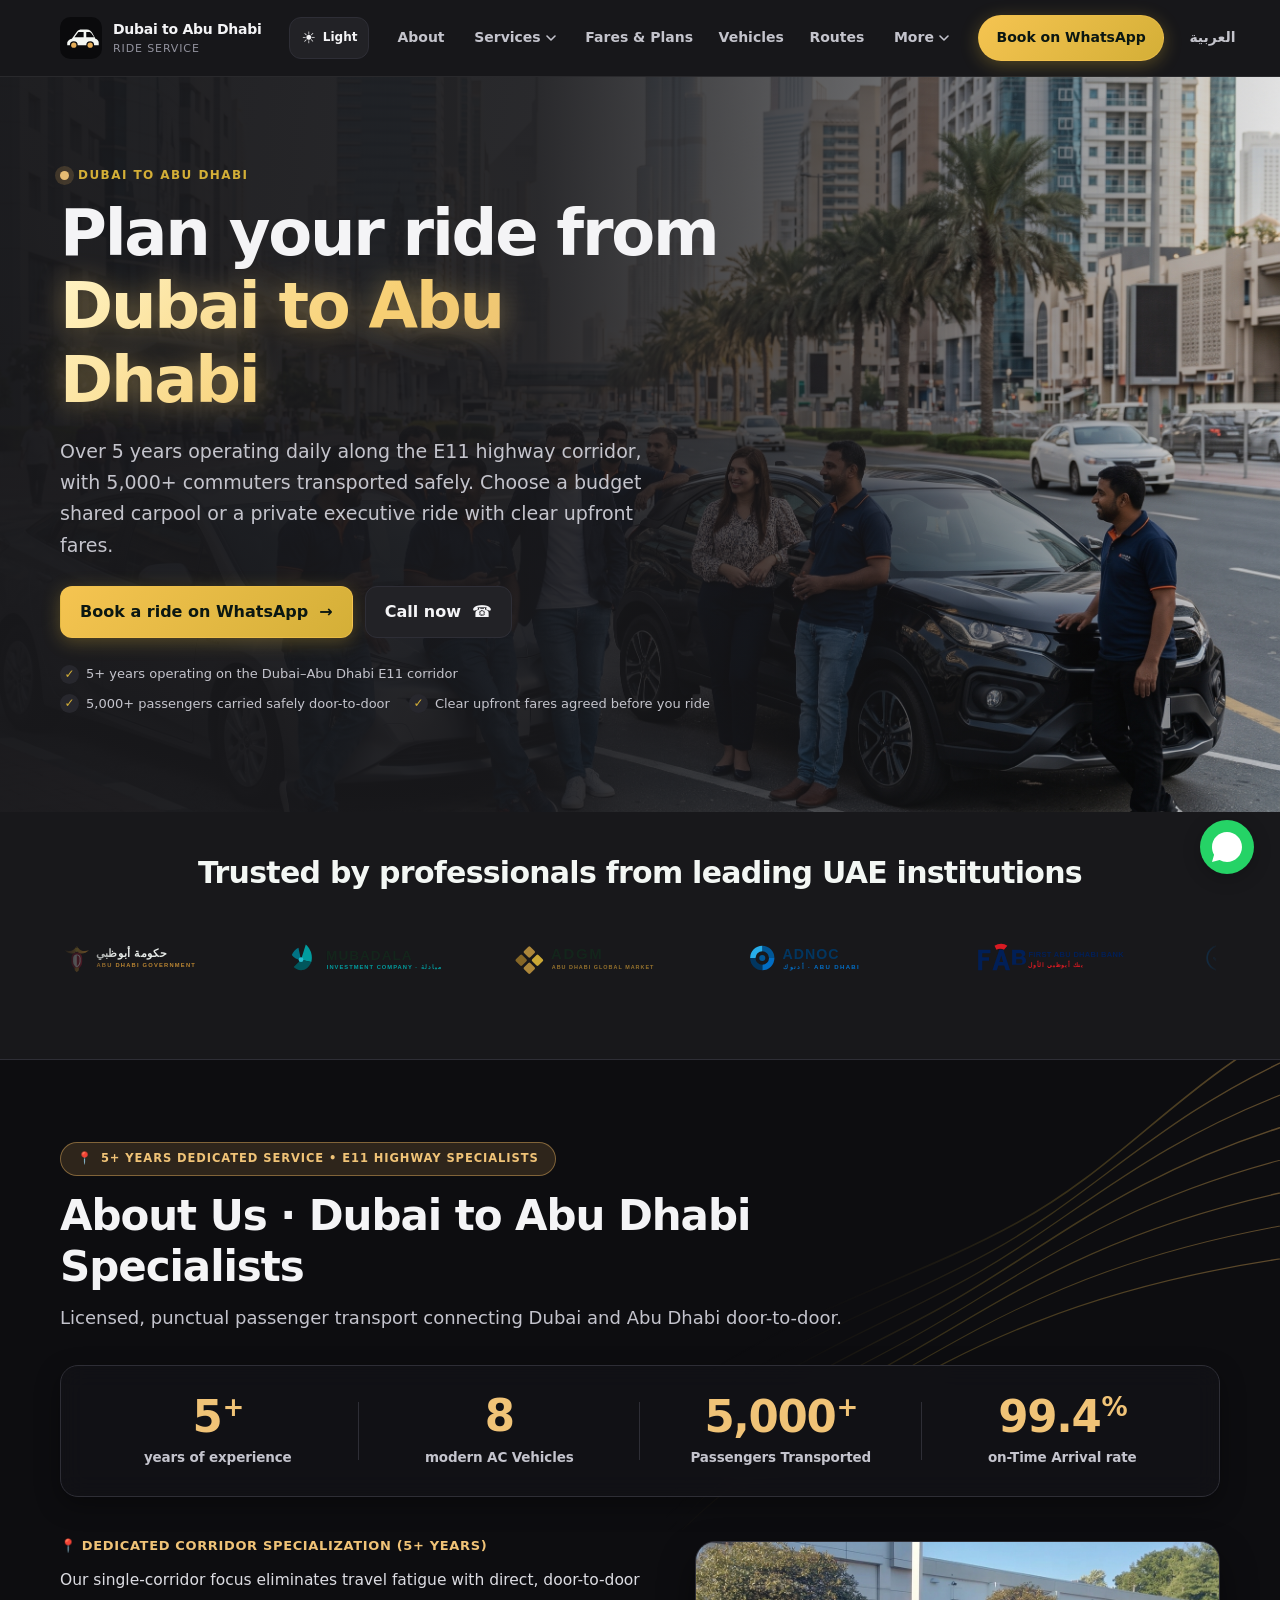
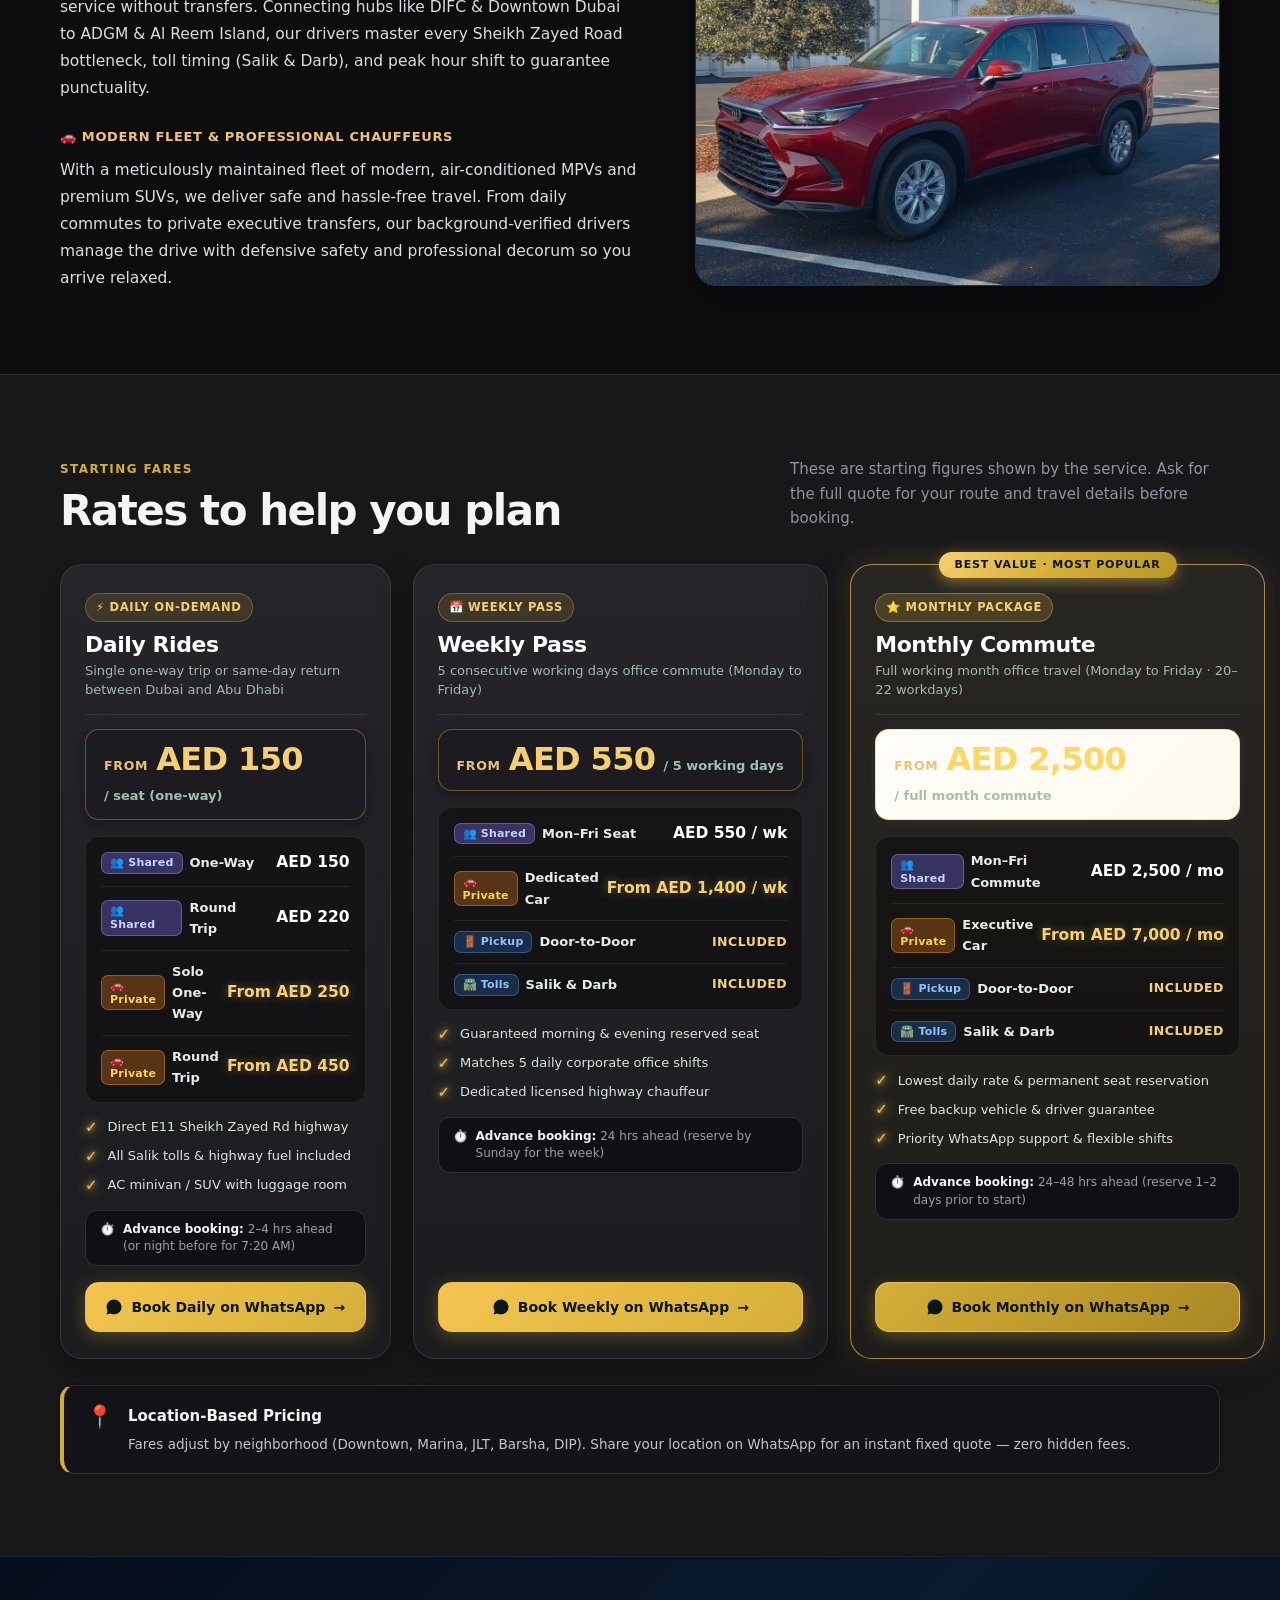
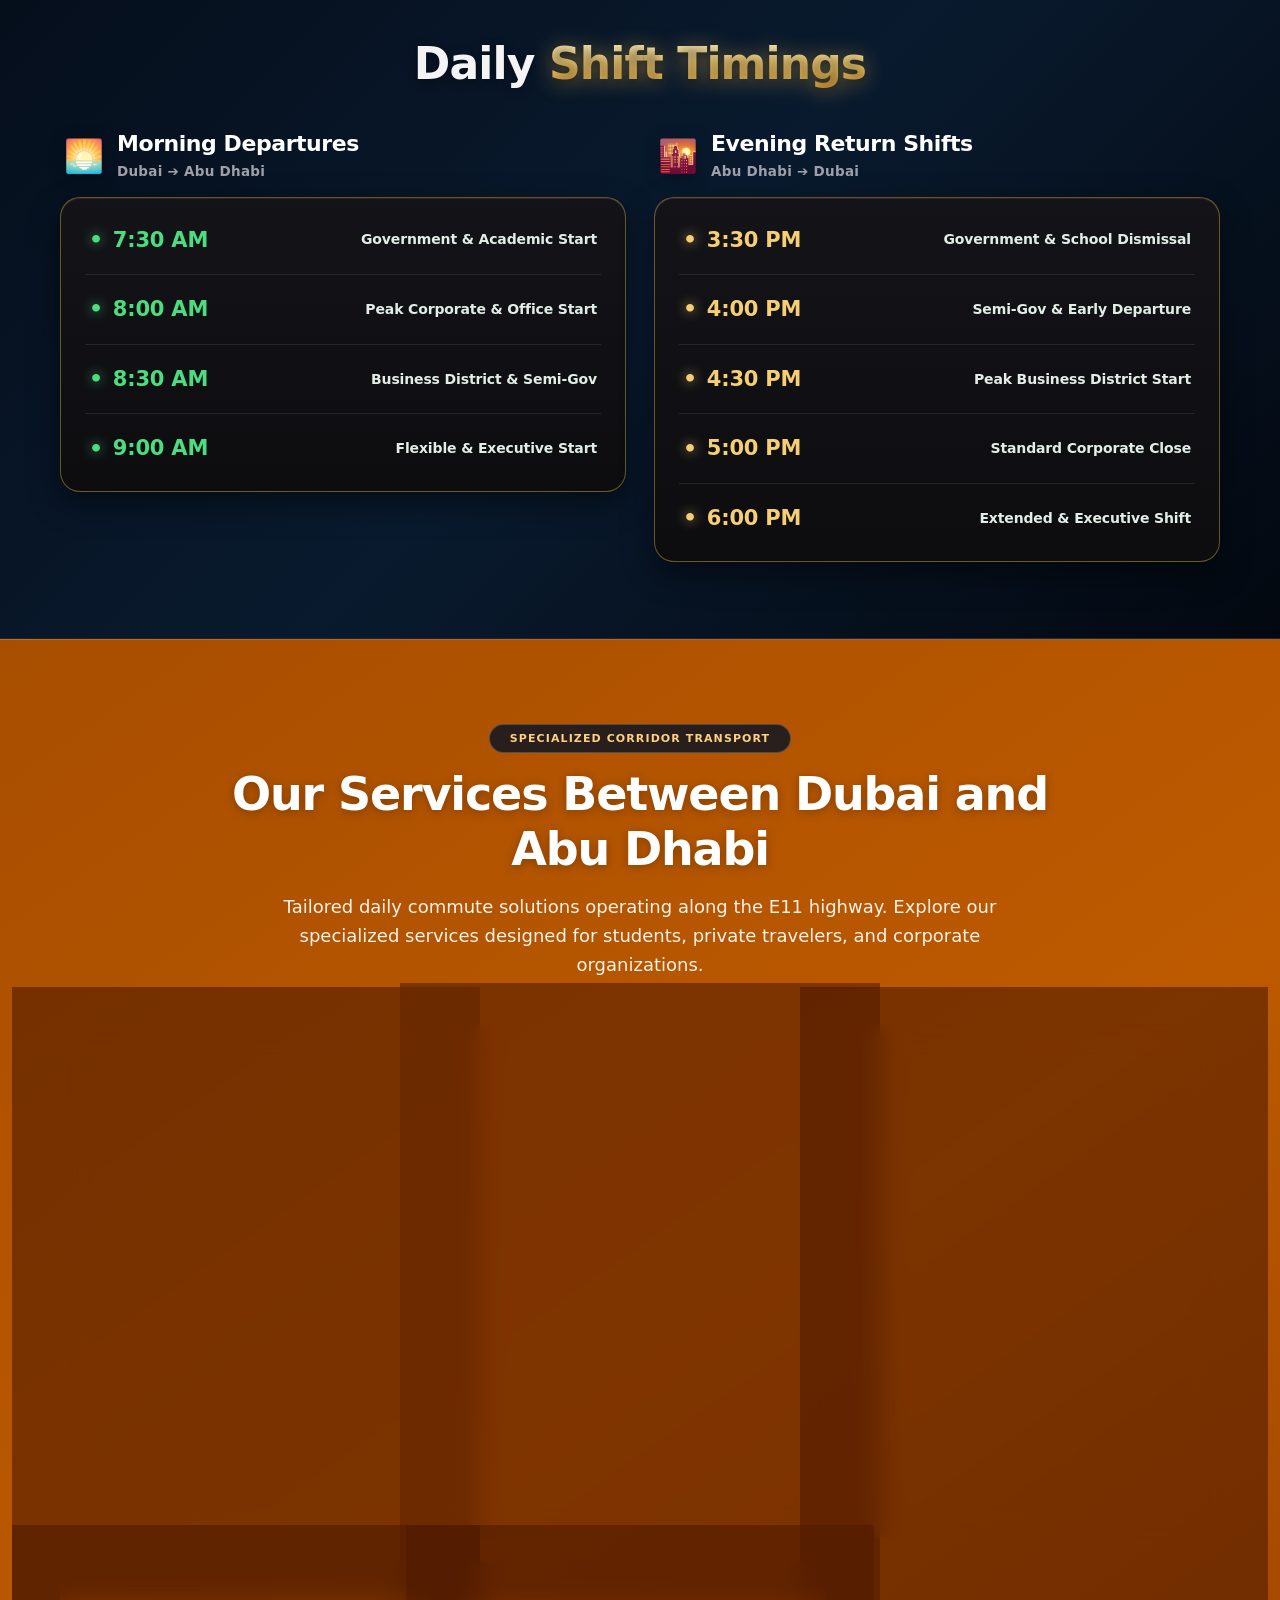
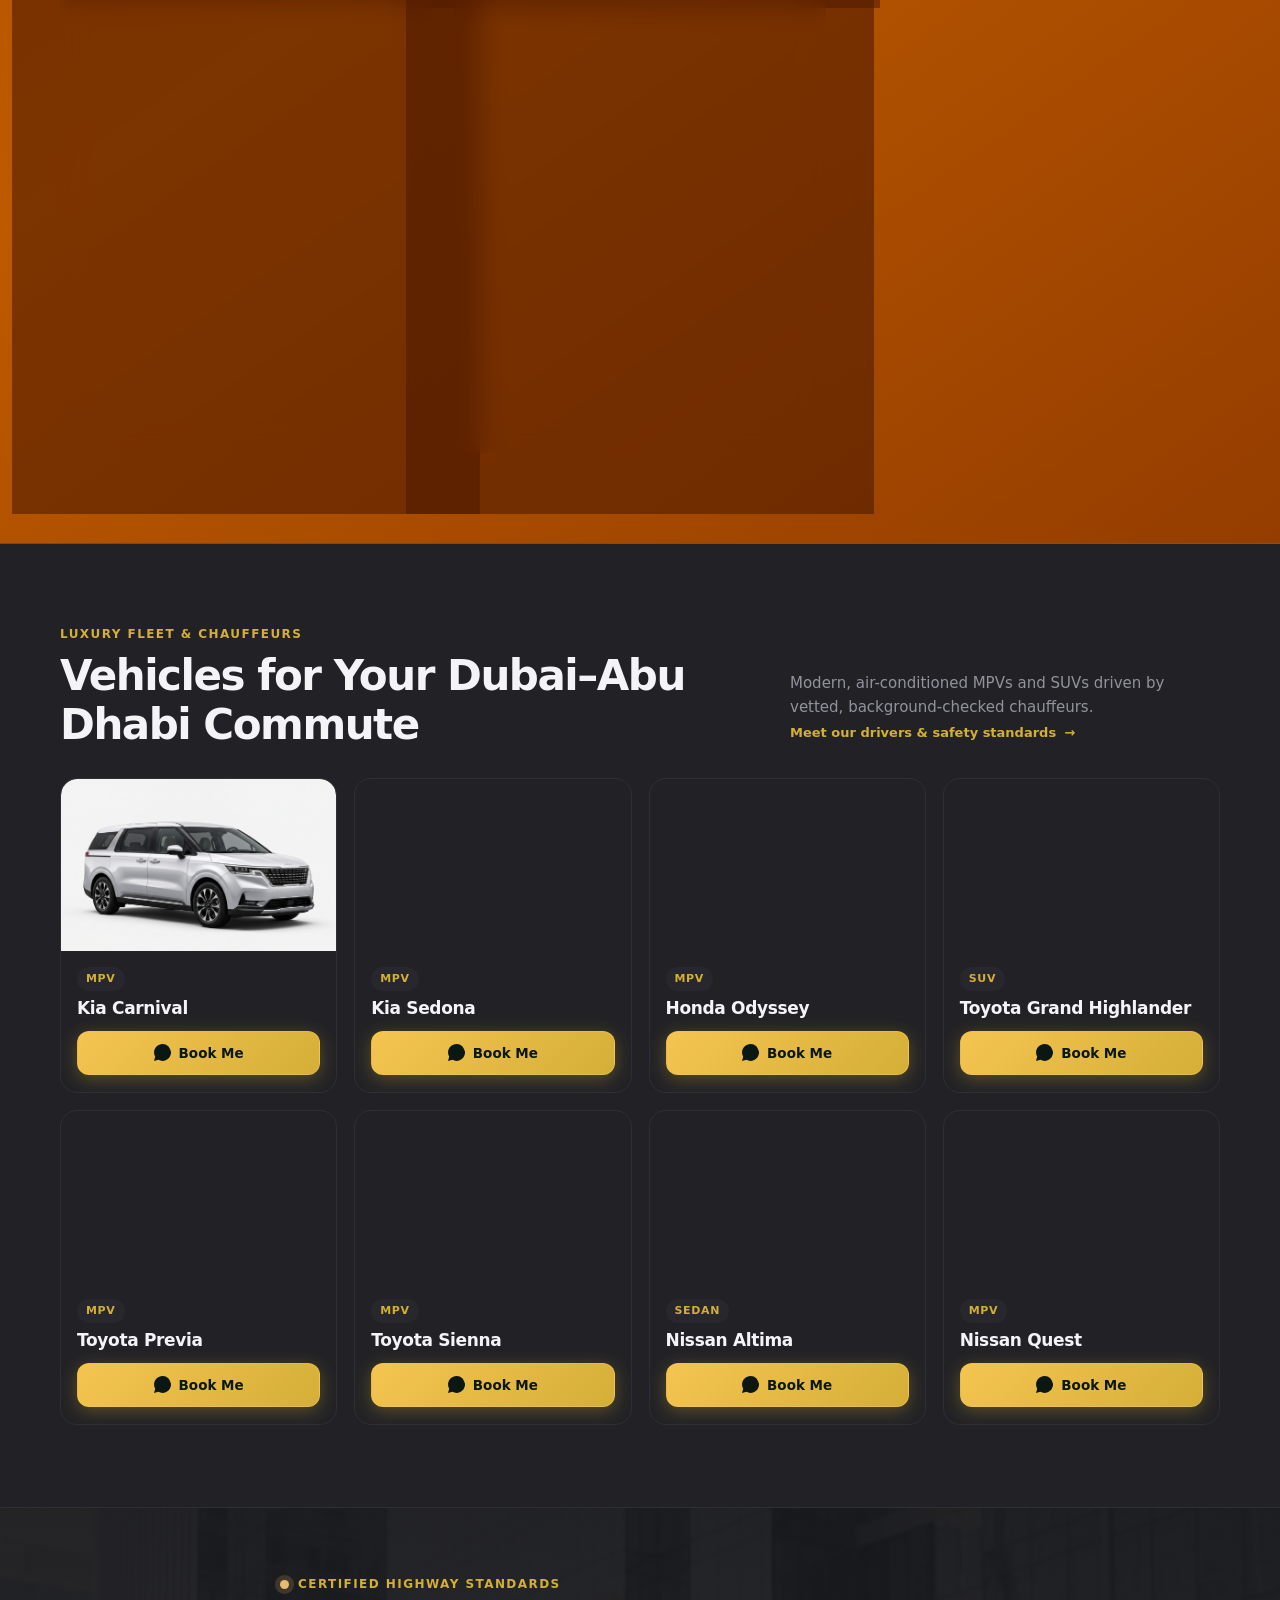
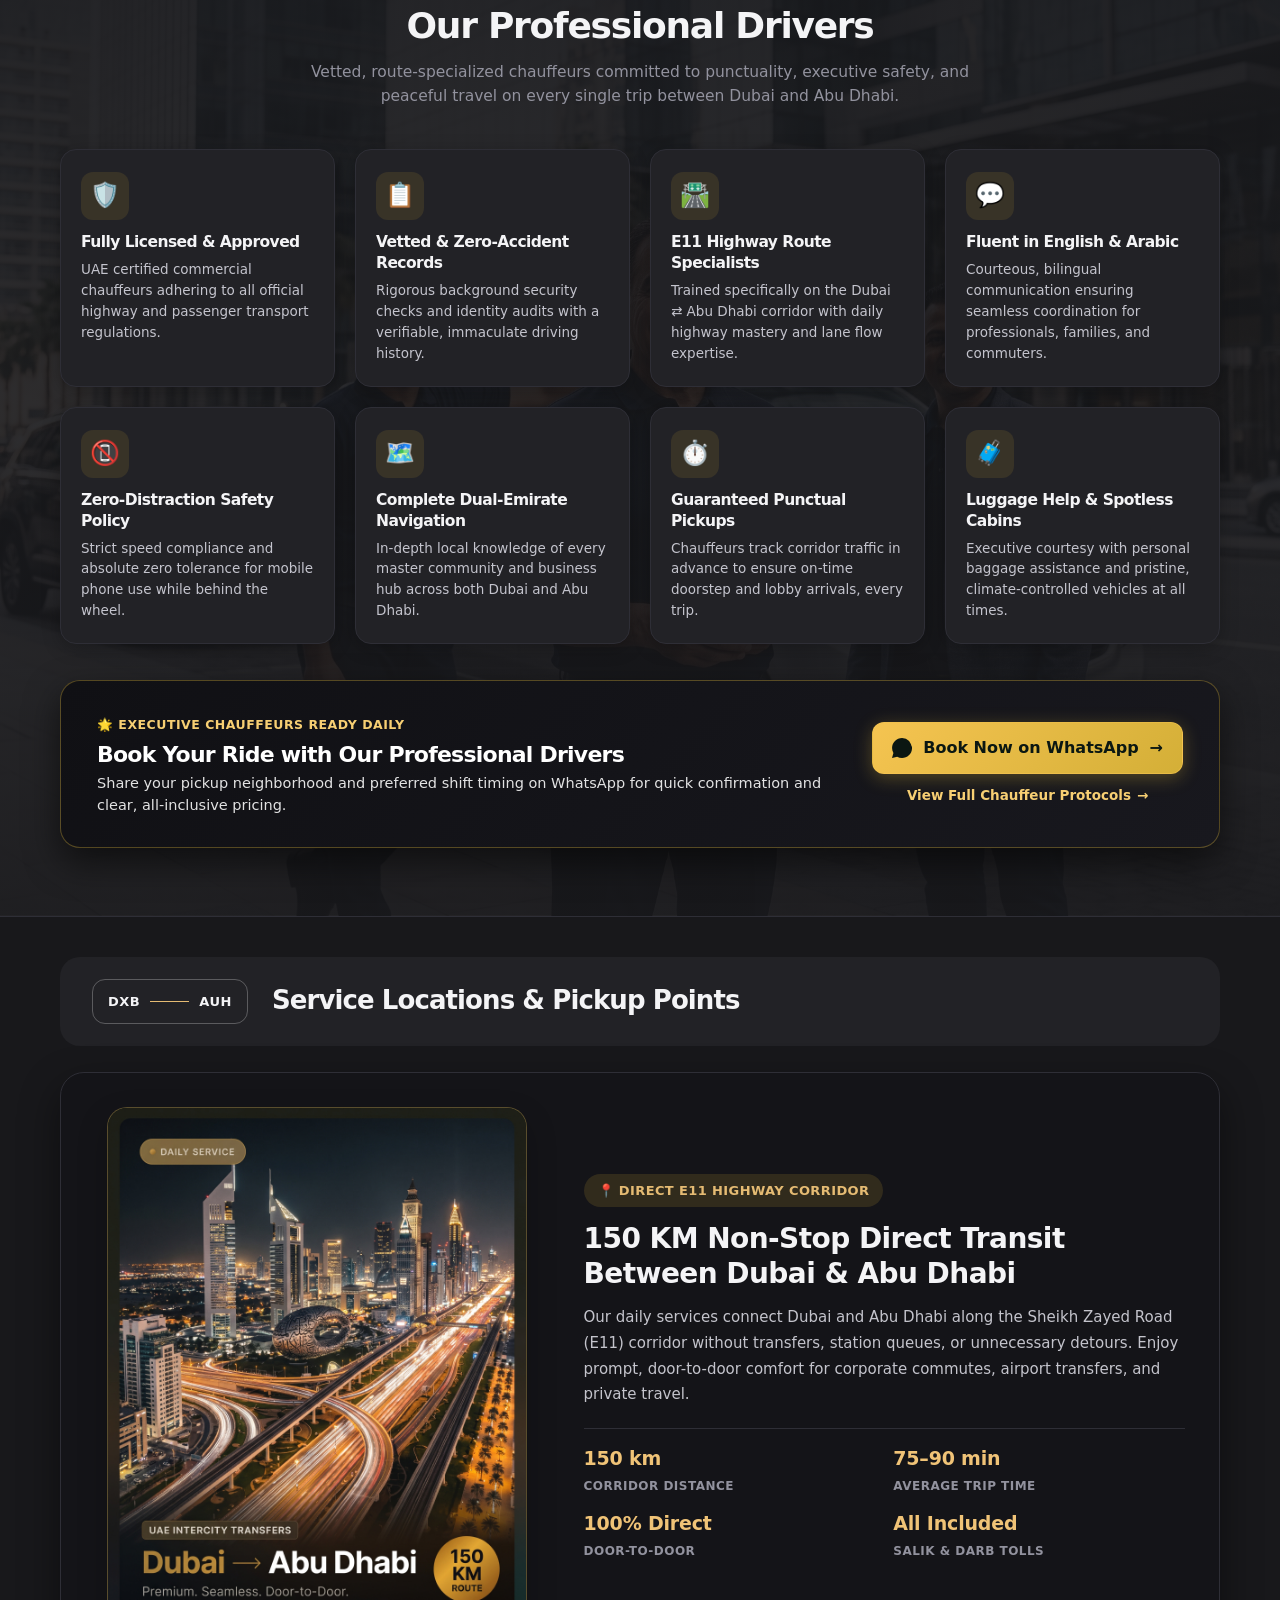
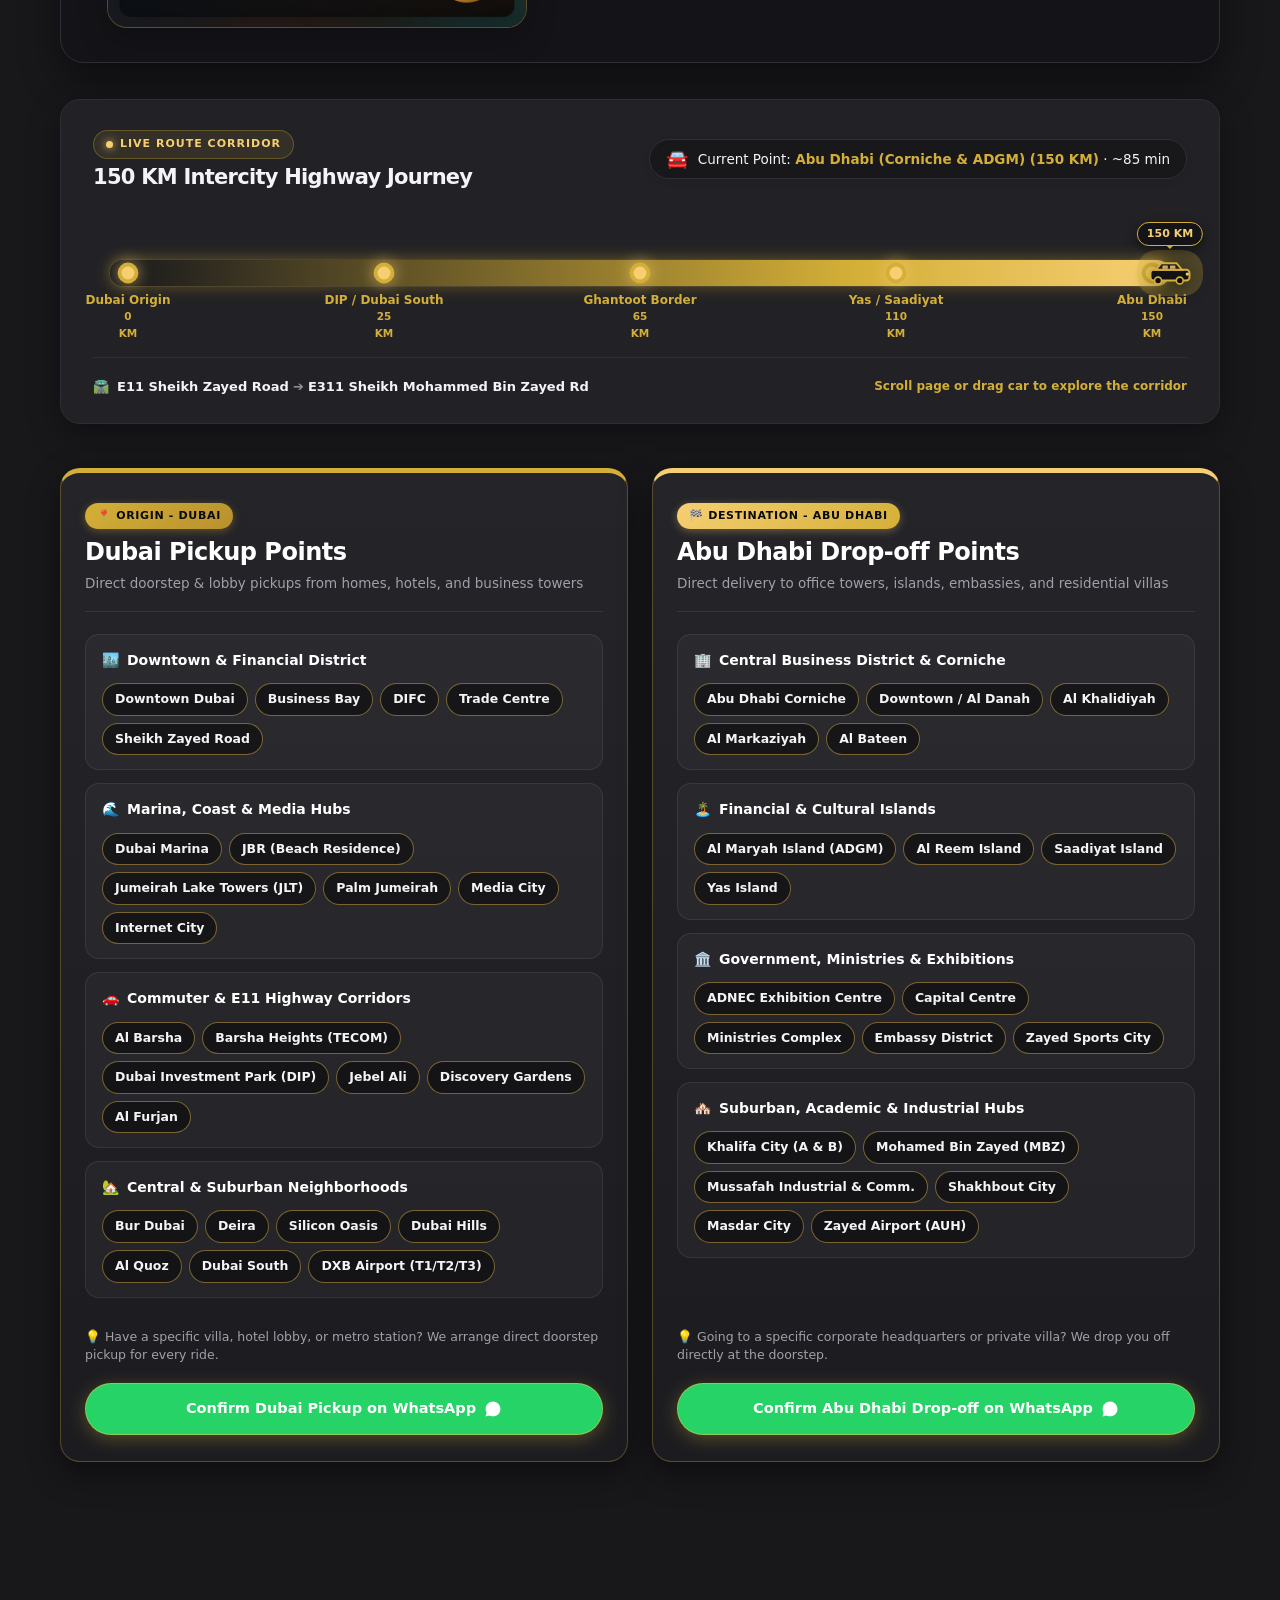
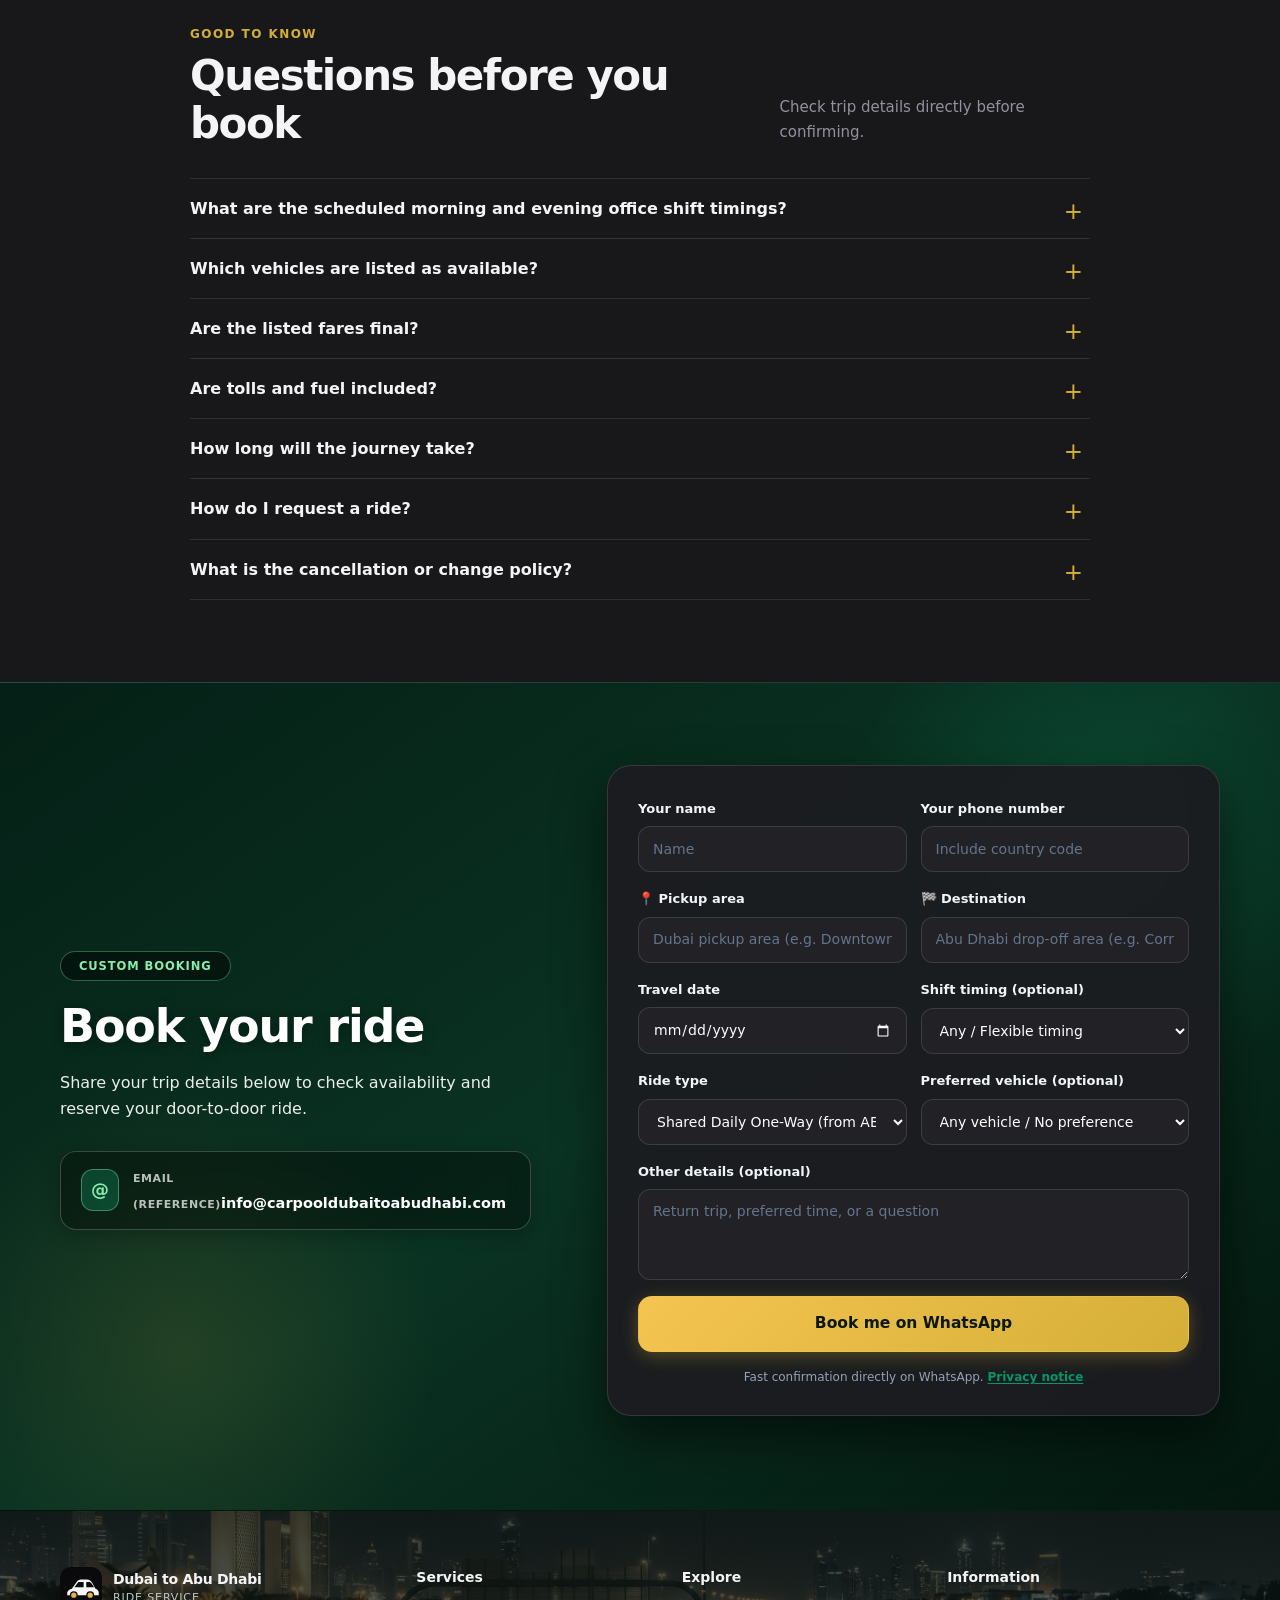
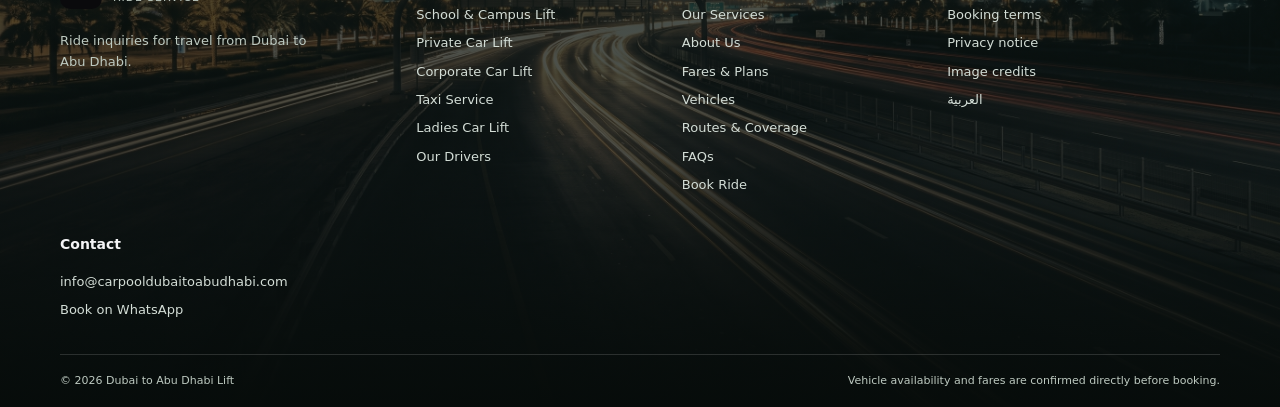
==== about.html @ 38a2163b "Enhance UI design: rich service and booking sections, neutral grey-black dark theme, new service pag" ====
<!DOCTYPE html>
<html lang="en" data-theme="dark">
<head>
<meta charset="UTF-8"><meta name="viewport" content="width=device-width, initial-scale=1"><meta name="theme-color" content="#0a0a0c">
<title>About Us | Dubai to Abu Dhabi Lift - 5+ Years Intercity Commute Service</title>
<meta name="description" content="Learn about Dubai to Abu Dhabi Lift: over 5 years specializing exclusively on the E11 highway corridor with 5,000+ commuters transported safely. Licensed drivers, shared carpool and private executive rides.">
<link rel="canonical" href="https://dubaitoabudhabilift.com/#about"><link rel="icon" href="images/icon.svg" type="image/svg+xml"><link rel="apple-touch-icon" href="images/apple-touch-icon.png"><link rel="stylesheet" href="css/style.css">
<meta http-equiv="refresh" content="0; url=index.html#about">
<script>window.location.replace("index.html#about");</script>
<script type="application/ld+json">
{
  "@context": "https://schema.org",
  "@type": "AboutPage",
  "name": "About Dubai to Abu Dhabi Lift",
  "description": "Authorized intercity passenger transport service operating daily between Dubai and Abu Dhabi for over 5 years.",
  "url": "https://dubaitoabudhabilift.com/about.html",
  "mainEntity": {
    "@type": "LocalBusiness",
    "name": "Dubai to Abu Dhabi Lift",
    "description": "Specialized door-to-door shared carpooling and private car lift service along the Dubai-Abu Dhabi E11 corridor.",
    "telephone": "+971501234567",
    "email": "dubaitoabudhabilift@gmail.com",
    "areaServed": ["Dubai", "Abu Dhabi", "Dubai Investment Park", "Al Reem Island", "ADGM"]
  }
}
</script>
</head>
<body>
<a class="skip-link" href="#main">Skip to content</a>
<header class="site-header"><div class="wrap header-inner">
  <a class="brand" href="index.html" aria-label="Dubai to Abu Dhabi Lift home"><img src="images/icon.svg" width="42" height="42" alt=""><span><strong>Dubai to Abu Dhabi</strong><small>Ride service</small></span></a>
  <button class="theme-toggle" type="button" aria-label="Switch to dark mode" aria-pressed="false" title="Switch to dark mode"><span data-theme-icon aria-hidden="true">☾</span><span data-theme-label>Dark</span></button>
  <button class="menu-toggle" type="button" aria-label="Open navigation" aria-expanded="false" aria-controls="main-nav"><span></span><span></span><span></span></button>
  <nav id="main-nav" class="main-nav" aria-label="Main navigation"><a href="index.html">Home</a><a href="about.html" class="active" aria-current="page">About</a><a href="index.html#fares">Fares &amp; Plans</a><a href="index.html#vehicles">Vehicles</a><a href="drivers.html">Our Drivers</a><a href="index.html#routes">Routes</a><a href="index.html#faq">FAQs</a><a href="index.html#contact">Book Ride</a><a class="nav-cta" href="#" data-whatsapp data-message="Hello, I would like to book a ride from Dubai to Abu Dhabi.">Book on WhatsApp</a><a href="ar.html" lang="ar" dir="rtl">العربية</a></nav>
</div></header>

<main id="main">
  <section class="page-hero"><div class="wrap">
    <a href="index.html" class="service-back-home"><span aria-hidden="true">←</span> Back to Home</a>
    <p class="eyebrow"><span class="eyebrow-dot"></span> 5+ Years Dedicated Service · E11 Highway Corridor</p>
    <h1>About Dubai to Abu Dhabi Lift</h1>
    <p>Connecting Dubai and Abu Dhabi with daily punctuality, comfort, and peace of mind.</p>
  </div></section>

  <article class="wrap prose">
    <div class="stats-counter-strip" style="margin-bottom: 40px;" aria-label="Key company achievements">
      <div class="stat-counter-card">
        <div class="stat-counter-number">5 <sup>+</sup></div>
        <div class="stat-counter-title">Years of Experience</div>
      </div>
      <div class="stat-counter-card">
        <div class="stat-counter-number">100%</div>
        <div class="stat-counter-title">Modern AC Fleet</div>
      </div>
      <div class="stat-counter-card">
        <div class="stat-counter-number">5,000 <sup>+</sup></div>
        <div class="stat-counter-title">Passengers Transported</div>
      </div>
      <div class="stat-counter-card">
        <div class="stat-counter-number">99.4 <sup>%</sup></div>
        <div class="stat-counter-title">On-Time Arrival Rate</div>
      </div>
    </div>

    <h2>The Daily Commute Challenge on the E11</h2>
    <p>Every morning and evening, thousands of working professionals, consultants, and families travel between Dubai and Abu Dhabi along the Sheikh Zayed Road (E11) highway. Commuters face recurring challenges: highway exhaustion, unpredictable rush-hour traffic, toll costs, and irregular transport schedules.</p>
    <p>While many car lift companies across Dubai claim to serve the entire UAE, they often scatter their fleet across different emirates without mastering any single route. We chose a fundamentally different philosophy: <strong>complete specialization on one vital corridor — Dubai to Abu Dhabi</strong>.</p>

    <h2>5+ Years of Specialized Intercity Service</h2>
    <p>Operating continuously for over 5 years, our licensed passenger transport service has refined every detail of intercity travel. Over <strong>5,000+ passengers</strong> have completed trips with us since launch, from corporate executives commuting to Abu Dhabi Global Market (ADGM) to daily specialists traveling to Dubai Investment Park (DIP) and Abu Dhabi central districts.</p>
    <p>Because we drive this specific route every day, our team knows every peak-hour bottleneck, toll gate timing, and optimal alternative route, ensuring you arrive on time and stress-free.</p>

    <h2>Door-to-Door Coverage in Dubai &amp; Abu Dhabi</h2>
    <p>Our service provides convenient door-to-door pick and drop without the inconvenience of navigating busy bus stations or multiple transit transfers:</p>
    <ul>
      <li><strong>Dubai Pickups:</strong> Downtown Dubai, Business Bay, DIFC, Dubai Marina, JLT, Al Barsha, Deira, Bur Dubai, Silicon Oasis, and Dubai Investment Park (DIP).</li>
      <li><strong>Abu Dhabi Drop-Offs:</strong> Abu Dhabi Corniche, Downtown, Al Reem Island, Al Maryah Island (ADGM), Khalifa City, MBZ City, Musaffah, and ADNEC.</li>
      <li>Custom pickup points and specific drop zones can be arranged when booking.</li>
    </ul>

    <h2>Our Commute Solutions</h2>
    <p>We provide two distinct travel modes tailored to your timetable and budget:</p>
    <ol>
      <li><strong>Shared Carpooling (One-Way &amp; Round-Trip):</strong> Budget-conscious daily commuters share a modern, air-conditioned vehicle with fellow professionals. Single one-way seats begin at AED 150, and same-day Round Trip seats start from AED 220.</li>
      <li><strong>Dedicated Private &amp; Solo Car Lift:</strong> Private door-to-door transport exclusively for you or your group, offering flexible departure times, non-stop direct travel, and dedicated comfort. One-way private rides start from AED 250, and Private Round Trips with waiting time start from AED 450.</li>
      <li><strong>Commuter Packages:</strong> Flexible Weekly Passes (Mon–Fri, from AED 550) and Monthly Office Commuter Subscriptions (Mon–Fri, from AED 2,500) designed for predictable daily office work travel with substantial cost savings.</li>
    </ol>

    <h2>Safety &amp; Fleet Standards</h2>
    <p>Your safety and comfort are our highest priorities. Our fleet includes spacious MPVs (such as Kia Carnival, Kia Sedona, Honda Odyssey, Toyota Previa, and Toyota Sienna), comfortable SUVs (Toyota Grand Highlander), and reliable sedans (Nissan Altima). All vehicles are thoroughly sanitized, air-conditioned, and maintained under rigorous safety standards.</p>
    <p>Our professional chauffeurs are licensed, background-checked, and deeply experienced in defensive intercity highway driving.</p>

    <div style="background: var(--paper); border: 1px solid var(--line); border-radius: 18px; padding: 28px 30px; margin-top: 36px;">
      <h3 style="margin-top: 0; color: var(--ink);">Ready to plan your Dubai–Abu Dhabi ride?</h3>
      <p style="margin-bottom: 18px; color: var(--muted);">Share your pickup area, destination, and travel dates on WhatsApp for an upfront, transparent quote with zero hidden charges.</p>
      <div style="display: flex; flex-wrap: wrap; gap: 12px;">
        <a class="button button-primary" href="index.html#contact">Request a Quote <span aria-hidden="true">→</span></a>
        <a class="button button-secondary" href="index.html#fares">View Starting Fares</a>
      </div>
    </div>
  </article>
</main>

<footer class="site-footer"><div class="wrap footer-main">
  <div class="footer-brand"><a class="brand" href="index.html"><img src="images/icon.svg" width="38" height="38" alt=""><span><strong>Dubai to Abu Dhabi</strong><small>Ride service</small></span></a><p>Ride inquiries for travel from Dubai to Abu Dhabi.</p></div>
  <div><h2>Explore</h2><a href="about.html">About Us</a><a href="index.html#fares">Fares &amp; Plans</a><a href="index.html#vehicles">Vehicles</a><a href="drivers.html">Our Drivers</a><a href="index.html#routes">Routes &amp; Coverage</a><a href="index.html#faq">FAQs</a><a href="index.html#contact">Book Ride</a></div>
  <div><h2>Information</h2><a href="legal.html">Booking terms</a><a href="privacy.html">Privacy notice</a><a href="image-credits.html">Image credits</a><a href="ar.html" lang="ar" dir="rtl">العربية</a></div>
  <div><h2>Contact</h2><a href="mailto:dubaitoabudhabilift@gmail.com" data-email>dubaitoabudhabilift@gmail.com</a><a href="#" data-whatsapp data-message="Hello, I would like to book a ride from Dubai to Abu Dhabi.">Book on WhatsApp</a></div>
</div><div class="wrap footer-bottom"><span>© <span id="year"></span> Dubai to Abu Dhabi Lift</span><span>Vehicle availability and fares are confirmed directly before booking.</span></div></footer>

<!-- Floating WhatsApp Quick Connect Button -->
<a class="floating-whatsapp" href="#" data-whatsapp data-message="Hello, I would like to inquire about a ride between Dubai and Abu Dhabi." aria-label="Chat with us on WhatsApp" title="Chat on WhatsApp">
  <span class="floating-whatsapp-tooltip">Chat with us</span>
  <svg class="floating-whatsapp-icon" viewBox="0 0 32 32" width="36" height="36" aria-hidden="true">
    <path fill="#ffffff" d="M16 2.667C8.636 2.667 2.667 8.636 2.667 16c0 2.473.673 4.792 1.846 6.782L2.667 29.333l6.732-1.766A13.27 13.27 0 0 0 16 29.333c7.364 0 13.333-5.969 13.333-13.333S23.364 2.667 16 2.667z"/>
    <path fill="currentColor" d="M22.5 19.385c-.328-.164-1.942-.958-2.242-1.068-.3-.11-.519-.164-.738.164-.219.328-.847 1.068-1.038 1.287-.191.219-.383.246-.711.082-.328-.164-1.385-.51-2.639-1.628-.975-.87-1.634-1.945-1.825-2.273-.191-.328-.02-.505.143-.669.148-.148.328-.383.492-.574.164-.191.219-.328.328-.547.11-.219.055-.41-.027-.574-.082-.164-.738-1.777-1.011-2.433-.266-.64-.536-.552-.738-.562h-.629c-.219 0-.574.082-.874.41-.3.328-1.148 1.12-1.148 2.733 0 1.613 1.175 3.17 1.339 3.389.164.219 2.31 3.526 5.596 4.944.781.338 1.393.54 1.869.692.786.25 1.501.215 2.067.13.631-.094 1.942-.793 2.215-1.558.273-.765.273-1.421.191-1.558-.082-.137-.301-.219-.629-.383z"/>
  </svg>
  <span class="floating-whatsapp-pulse" aria-hidden="true"></span>
</a>

<script src="js/config.js" defer></script><script src="js/main.js" defer></script>
</body>
</html>
---- css/style.css ----
:root {
  color-scheme: light;
  --ink: #0f1115;
  --ink-soft: #374151;
  --muted: #6b7280;
  --green: #111114;
  --green-deep: #000000;
  --green-soft: #f0f2f5;
  --paper: #f8f9fa;
  --white: #fff;
  --line: #e2e4e8;
  --gold: #d4af37;
  --shadow: 0 18px 42px rgba(0, 0, 0, .08);
  --radius: 20px;
  --wrap: 1160px;
  font-family: Inter, ui-sans-serif, system-ui, -apple-system, BlinkMacSystemFont, "Segoe UI", sans-serif;
  color: var(--ink);
  background: var(--white);
  font-synthesis: none;
  text-rendering: optimizeLegibility;
}

html[data-theme="dark"] {
  color-scheme: dark;
  --ink: #f4f4f6;
  --ink-soft: #c4c4cc;
  --muted: #92929e;
  --green: #d4af37;
  --green-deep: #e5bb73;
  --green-soft: #27272d;
  --paper: #18181b;
  --white: #222226;
  --line: #2e2e36;
  --gold: #e5bb73;
  --shadow: 0 18px 42px rgba(0, 0, 0, .45);
}

* {
  box-sizing: border-box;
}

html {
  scroll-behavior: smooth;
  scroll-padding-top: 90px;
}

body {
  margin: 0;
  min-width: 320px;
  font-size: 16px;
  line-height: 1.65;
}

img {
  display: block;
  max-width: 100%;
}

a {
  color: var(--green);
  text-underline-offset: .2em;
}

a:hover {
  color: var(--green-deep);
}

button,
input,
select,
textarea {
  font: inherit;
}

button,
a {
  -webkit-tap-highlight-color: transparent;
}

:focus-visible {
  outline: 3px solid #a76300;
  outline-offset: 3px;
}

::selection {
  color: var(--ink);
  background: #f2d59e;
}

.wrap {
  width: min(var(--wrap), calc(100% - 48px));
  margin-inline: auto;
}

.skip-link {
  position: absolute;
  z-index: 30;
  top: 8px;
  left: 8px;
  padding: 10px 14px;
  transform: translateY(-150%);
  background: var(--white);
  border-radius: 8px;
}

.skip-link:focus {
  transform: none;
}

.site-header {
  position: sticky;
  z-index: 20;
  top: 0;
  background: rgba(255, 255, 255, .96);
  border-bottom: 1px solid var(--line);
  backdrop-filter: blur(14px);
  -webkit-backdrop-filter: blur(14px);
}

html[data-theme="dark"] .site-header {
  background: rgba(24, 24, 27, 0.95);
  border-bottom: 1px solid rgba(255, 255, 255, 0.08);
}

.header-inner {
  min-height: 76px;
  display: flex;
  align-items: center;
  justify-content: space-between;
  gap: 28px;
}

.brand {
  display: inline-flex;
  align-items: center;
  gap: 11px;
  text-decoration: none;
  color: var(--ink);
  line-height: 1.2;
  flex: 0 0 auto;
}

.brand img {
  width: 42px;
  height: 42px;
}

.brand strong,
.brand small {
  display: block;
}

.brand strong {
  font-size: 14px;
  letter-spacing: -.02em;
}

.brand small {
  margin-top: 4px;
  font-size: 11px;
  color: var(--muted);
  letter-spacing: .08em;
  text-transform: uppercase;
}

.theme-toggle {
  display: inline-flex;
  min-height: 42px;
  align-items: center;
  justify-content: center;
  gap: 7px;
  padding: 8px 11px;
  border: 1px solid var(--line);
  border-radius: 12px;
  color: var(--ink);
  background: var(--white);
  font-size: 12px;
  font-weight: 700;
  white-space: nowrap;
  cursor: pointer;
}

.theme-toggle:hover {
  border-color: var(--green);
}

.theme-toggle [data-theme-icon] {
  font-size: 16px;
  line-height: 1;
}

.main-nav {
  display: flex;
  align-items: center;
  gap: clamp(14px, 2vw, 28px);
}

.main-nav a {
  color: var(--ink-soft);
  font-size: 14px;
  font-weight: 600;
  text-decoration: none;
  white-space: nowrap;
}

.main-nav a:hover {
  color: var(--green);
}

.main-nav .nav-cta {
  padding: 10px 17px;
  border-radius: 999px;
  color: var(--white);
  background: var(--green);
}

.main-nav .nav-cta:hover {
  color: var(--white);
  background: var(--green-deep);
}

/* Navigation Dropdown (Desktop Only) */
@media (min-width: 901px) {
  .nav-dropdown {
    position: relative;
    display: inline-flex;
    align-items: center;
  }

  .nav-dropdown-toggle {
    display: inline-flex;
    align-items: center;
    gap: 5px;
    background: transparent;
    border: none;
    padding: 8px 4px;
    color: var(--ink-soft);
    font-size: 14px;
    font-weight: 600;
    cursor: pointer;
    transition: color .18s ease;
    font-family: inherit;
  }

  .nav-dropdown-toggle:hover,
  .nav-dropdown:hover .nav-dropdown-toggle,
  .nav-dropdown.is-open .nav-dropdown-toggle {
    color: var(--green);
  }

  .dropdown-chevron {
    transition: transform .2s ease;
    flex-shrink: 0;
  }

  .nav-dropdown:hover .dropdown-chevron,
  .nav-dropdown.is-open .dropdown-chevron {
    transform: rotate(180deg);
  }

  .nav-dropdown-menu {
    position: absolute;
    top: calc(100% + 8px);
    left: 50%;
    transform: translateX(-50%) translateY(6px);
    min-width: 210px;
    background: var(--white);
    border: 1px solid var(--line);
    border-radius: 12px;
    padding: 6px;
    box-shadow: 0 12px 28px rgba(18, 43, 35, 0.1);
    opacity: 0;
    visibility: hidden;
    transition: opacity .18s ease, transform .18s ease, visibility .18s ease;
    z-index: 100;
    display: flex;
    flex-direction: column;
    gap: 2px;
  }

  .nav-dropdown-menu::before {
    content: "";
    position: absolute;
    top: -10px;
    left: 0;
    right: 0;
    height: 10px;
  }

  .nav-dropdown:hover .nav-dropdown-menu,
  .nav-dropdown:focus-within .nav-dropdown-menu,
  .nav-dropdown.is-open .nav-dropdown-menu {
    opacity: 1;
    visibility: visible;
    transform: translateX(-50%) translateY(0);
  }

  .nav-dropdown-menu a {
    display: flex !important;
    align-items: center !important;
    padding: 9px 13px !important;
    border-radius: 8px;
    color: var(--ink) !important;
    font-size: 13.5px;
    font-weight: 600;
    text-decoration: none;
    transition: background .15s ease, color .15s ease;
    min-height: auto !important;
    white-space: nowrap !important;
  }

  .nav-dropdown-menu a:hover {
    background: var(--green-soft);
    color: var(--green) !important;
  }
}

.menu-toggle {
  display: none;
  position: relative;
  width: 42px;
  height: 42px;
  padding: 0;
  border: 1px solid var(--line);
  border-radius: 12px;
  background: var(--white);
  cursor: pointer;
  flex-direction: column;
  justify-content: center;
  align-items: center;
  gap: 5px;
  transition: all .2s cubic-bezier(0.4, 0, 0.2, 1);
  box-shadow: 0 2px 6px rgba(0, 0, 0, 0.04);
}

.menu-toggle:hover {
  border-color: var(--green);
  background: var(--green-soft);
}

.menu-toggle span {
  display: block;
  width: 20px;
  height: 2px;
  margin: 0;
  background: var(--ink);
  border-radius: 99px;
  transition: transform .25s cubic-bezier(0.4, 0, 0.2, 1), opacity .2s ease, width .2s ease, background-color .2s ease;
  transform-origin: center;
}

/* Animated Hamburger to X */
.menu-toggle[aria-expanded="true"] {
  background: var(--green-soft);
  border-color: var(--green);
}

.menu-toggle[aria-expanded="true"] span:nth-child(1) {
  transform: translateY(7px) rotate(45deg);
  background: var(--green);
}

.menu-toggle[aria-expanded="true"] span:nth-child(2) {
  opacity: 0;
  transform: scaleX(0);
}

.menu-toggle[aria-expanded="true"] span:nth-child(3) {
  transform: translateY(-7px) rotate(-45deg);
  background: var(--green);
}

/* Dark Mode Menu Toggle */
html[data-theme="dark"] .menu-toggle {
  background: #16161c;
  border-color: rgba(212, 175, 55, 0.25);
  box-shadow: 0 2px 8px rgba(0, 0, 0, 0.4);
}

html[data-theme="dark"] .menu-toggle span {
  background: #f7cf73;
}

html[data-theme="dark"] .menu-toggle:hover,
html[data-theme="dark"] .menu-toggle[aria-expanded="true"] {
  background: #22222a;
  border-color: #f7cf73;
}

html[data-theme="dark"] .menu-toggle[aria-expanded="true"] span {
  background: #d4af37;
}

.hero {
  position: relative;
  overflow: hidden;
  padding: 80px 0 88px;
  background-color: var(--paper);
  background-image:
    linear-gradient(to right,
      rgba(247, 249, 248, 0.97) 0%,
      rgba(247, 249, 248, 0.94) 42%,
      rgba(247, 249, 248, 0.65) 68%,
      rgba(247, 249, 248, 0.30) 86%,
      rgba(247, 249, 248, 0.12) 100%),
    url('../images/about.jpg');
  background-position: right 30%;
  background-size: cover;
  background-repeat: no-repeat;
}

[dir="rtl"] .hero {
  background-image:
    linear-gradient(to left,
      rgba(247, 249, 248, 0.97) 0%,
      rgba(247, 249, 248, 0.94) 42%,
      rgba(247, 249, 248, 0.65) 68%,
      rgba(247, 249, 248, 0.30) 86%,
      rgba(247, 249, 248, 0.12) 100%),
    url('../images/about.jpg');
  background-position: left 30%;
}

.hero-grid {
  display: flex;
  align-items: center;
}

.hero-copy {
  max-width: 680px;
  padding-block: 10px;
  position: relative;
  z-index: 2;
}

.eyebrow {
  display: flex;
  align-items: center;
  gap: 9px;
  margin: 0 0 13px;
  color: var(--green);
  font-size: 12px;
  font-weight: 800;
  letter-spacing: .12em;
  line-height: 1.4;
  text-transform: uppercase;
}

.eyebrow-dot {
  width: 9px;
  height: 9px;
  border-radius: 50%;
  background: var(--gold);
  box-shadow: 0 0 0 5px rgba(231, 177, 94, .18);
}

h1,
h2,
h3,
p {
  margin-top: 0;
}

h1,
h2,
h3 {
  color: var(--ink);
  line-height: 1.15;
  letter-spacing: -.035em;
}

h1 {
  max-width: 660px;
  margin-bottom: 18px;
  font-size: clamp(34px, 5vw, 64px);
  font-weight: 760;
}

.hero-title-gold {
  display: inline-block;
  color: #b8860b;
  background: linear-gradient(135deg, #9a6818 0%, #c48c34 40%, #e7b15e 75%, #b47a16 100%);
  -webkit-background-clip: text;
  -webkit-text-fill-color: transparent;
  font-weight: 850;
  position: relative;
}

html[data-theme="dark"] .hero-title-gold {
  color: #f7cf73;
  background: linear-gradient(135deg, #fff3c4 0%, #f7cf73 45%, #e5bb73 80%, #fbd38d 100%);
  -webkit-background-clip: text;
  -webkit-text-fill-color: transparent;
  filter: drop-shadow(0 2px 14px rgba(247, 207, 115, 0.42));
}

h2 {
  margin-bottom: 14px;
  font-size: clamp(26px, 3.8vw, 42px);
  font-weight: 740;
}

h3 {
  margin-bottom: 9px;
  font-size: 19px;
}

.hero-lead {
  max-width: 620px;
  margin-bottom: 25px;
  color: var(--ink-soft);
  font-size: clamp(17px, 1.6vw, 19px);
}

.hero-actions {
  display: flex;
  align-items: center;
  flex-wrap: wrap;
  gap: 12px;
}

.call-note {
  margin: 9px 0 0;
  color: var(--muted);
  font-size: 12px;
}

.button {
  display: inline-flex;
  min-height: 50px;
  align-items: center;
  justify-content: center;
  gap: 11px;
  padding: 12px 19px;
  border: 1px solid transparent;
  border-radius: 12px;
  font-weight: 700;
  text-align: center;
  text-decoration: none;
  cursor: pointer;
  transition: background .18s ease, transform .18s ease, border-color .18s ease;
}

.button:hover {
  transform: translateY(-1px);
}

.button:disabled {
  opacity: .55;
  cursor: not-allowed;
  transform: none;
}

.button-primary {
  color: var(--white);
  background: var(--green);
}

.button-primary:hover {
  color: var(--white);
  background: var(--green-deep);
}

.button-secondary {
  color: var(--ink);
  background: var(--white);
  border-color: var(--line);
}

.button-secondary:hover {
  background: #f2f5f1;
  border-color: #b9c8bd;
}

.hero-points {
  display: flex;
  flex-wrap: wrap;
  gap: 8px 19px;
  margin: 25px 0 0;
  padding: 0;
  color: var(--ink-soft);
  font-size: 13px;
  list-style: none;
}

.hero-points li {
  display: inline-flex;
  align-items: center;
  gap: 7px;
}

.hero-points li span {
  display: inline-grid;
  width: 19px;
  height: 19px;
  place-items: center;
  border-radius: 50%;
  color: var(--green);
  background: var(--green-soft);
  font-size: 12px;
  font-weight: 800;
}

.hero-photo {
  position: relative;
  min-width: 0;
  margin: 0;
}

.hero-photo::before {
  position: absolute;
  z-index: 0;
  top: -16px;
  right: -16px;
  width: 40%;
  height: 36%;
  border: 1px solid rgba(212, 175, 55, .25);
  border-radius: 25px;
  content: "";
}

.hero-photo>img {
  position: relative;
  z-index: 1;
  width: 100%;
  aspect-ratio: 1.6;
  object-fit: cover;
  border-radius: 25px;
  box-shadow: var(--shadow);
}

.hero-photo figcaption {
  position: relative;
  z-index: 2;
  margin: 9px 5px 0;
  color: var(--muted);
  font-size: 12px;
}

.photo-label {
  position: absolute;
  z-index: 2;
  right: 18px;
  bottom: 38px;
  left: 18px;
  display: flex;
  align-items: center;
  justify-content: space-between;
  gap: 12px;
  padding: 16px 18px;
  border: 1px solid rgba(255, 255, 255, .35);
  border-radius: 15px;
  color: var(--white);
  background: rgba(14, 14, 18, .88);
  backdrop-filter: blur(8px);
}

.photo-label span {
  color: #e9d9b8;
  font-size: 12px;
  font-weight: 700;
  letter-spacing: .07em;
  text-transform: uppercase;
}

.photo-label strong {
  font-size: 15px;
}

.intro-section {
  padding: 42px 0;
  background: var(--green);
  color: var(--white);
}

.intro-grid {
  display: grid;
  grid-template-columns: .9fr 1.1fr;
  align-items: center;
  gap: 44px;
}

.intro-section .eyebrow {
  margin-bottom: 9px;
  color: #f2cf91;
}

.intro-section h2 {
  max-width: 420px;
  margin: 0;
  color: var(--white);
  font-size: clamp(27px, 3vw, 34px);
}

.intro-section p:last-child {
  max-width: 650px;
  margin: 0;
  color: #e2ebe5;
  font-size: 16px;
}

/* ===== ABOUT SECTION & MOCKUP STYLING ===== */
.about-section,
.about-summary-section {
  position: relative;
  overflow: hidden;
  padding: 76px 0 84px;
  background-color: var(--paper);
  border-bottom: 1px solid var(--line);
}

/* Flowing spiral/wave lines in top-right */
.about-flowing-lines {
  position: absolute;
  top: -10px;
  right: 0;
  width: clamp(340px, 48vw, 680px);
  height: 480px;
  pointer-events: none;
  z-index: 0;
  overflow: hidden;
  opacity: 0.85;
}

[dir="rtl"] .about-flowing-lines {
  right: auto;
  left: 0;
  transform: scaleX(-1);
}

.about-flowing-lines svg {
  width: 100%;
  height: 100%;
}

.about-container {
  position: relative;
  z-index: 1;
  display: flex;
  flex-direction: column;
  gap: 32px;
}

.about-header {
  max-width: 860px;
}

/* Pill badge at top of about */
.about-pill-badge {
  display: inline-flex;
  align-items: center;
  gap: 8px;
  padding: 6px 16px;
  border-radius: 999px;
  background: rgba(212, 175, 55, 0.12);
  border: 1px solid rgba(212, 175, 55, 0.40);
  color: #9f6f21;
  font-size: 11.5px;
  font-weight: 800;
  letter-spacing: .08em;
  text-transform: uppercase;
  margin-bottom: 14px;
}

.about-pill-badge .badge-icon {
  font-size: 12px;
}

.about-header h2 {
  font-size: clamp(28px, 3.4vw, 42px);
  color: var(--ink);
  letter-spacing: -.025em;
  line-height: 1.22;
  margin-bottom: 12px;
  font-weight: 780;
}

.about-lead {
  font-size: clamp(16px, 1.8vw, 18px);
  color: var(--muted);
  line-height: 1.6;
  margin: 0;
}

/* Single unified horizontal stats card with dividers */
.about-stats-bar {
  display: grid;
  grid-template-columns: repeat(4, 1fr);
  align-items: center;
  background: rgba(255, 255, 255, 0.92);
  backdrop-filter: blur(12px);
  -webkit-backdrop-filter: blur(12px);
  border: 1px solid var(--line);
  border-radius: 18px;
  padding: 24px 16px;
  box-shadow: 0 4px 20px rgba(18, 43, 35, 0.04);
}

.about-stat-item {
  display: flex;
  flex-direction: column;
  align-items: center;
  text-align: center;
  padding: 4px 12px;
  position: relative;
}

.about-stat-item:not(:last-child)::after {
  content: "";
  position: absolute;
  right: 0;
  top: 15%;
  bottom: 15%;
  width: 1px;
  background: var(--line);
}

[dir="rtl"] .about-stat-item:not(:last-child)::after {
  right: auto;
  left: 0;
}

.about-stat-number {
  font-size: clamp(34px, 3.4vw, 46px);
  font-weight: 850;
  color: #c48c34;
  /* Luxury gold theme color */
  line-height: 1.05;
  letter-spacing: -.03em;
  margin-bottom: 6px;
  font-feature-settings: "tnum";
}

.about-stat-number sup {
  font-size: 0.6em;
  top: -0.35em;
  margin-left: 1px;
}

.about-stat-label {
  font-size: 13.5px;
  color: var(--ink-soft);
  font-weight: 600;
  letter-spacing: -.01em;
}

/* Alternating 2-Row Story Flow */
.about-story-flow {
  display: flex;
  flex-direction: column;
  gap: clamp(36px, 5vw, 56px);
  margin-top: 10px;
}

.about-story-row {
  display: grid;
  grid-template-columns: 1.05fr 0.95fr;
  gap: clamp(28px, 4.5vw, 54px);
  align-items: center;
}

.about-story-row.about-story-row-reverse {
  grid-template-columns: 0.95fr 1.05fr;
}

.about-story-text {
  display: flex;
  flex-direction: column;
  gap: 12px;
}

.about-story-text p,
.about-story-block p {
  font-size: 15.5px;
  line-height: 1.74;
  color: var(--ink-soft);
  margin: 0;
}

.about-story-media {
  position: relative;
  width: 100%;
}

/* Legacy grid fallback */
.about-story-grid {
  display: grid;
  grid-template-columns: 1.05fr 0.95fr;
  gap: clamp(28px, 4.5vw, 54px);
  align-items: center;
  margin-top: 6px;
}

.about-story-left {
  display: flex;
  flex-direction: column;
  gap: 24px;
}

.about-story-block {
  display: flex;
  flex-direction: column;
  gap: 10px;
}

.about-story-tag {
  display: inline-flex;
  align-items: center;
  gap: 7px;
  font-size: 13px;
  font-weight: 850;
  text-transform: uppercase;
  letter-spacing: .05em;
  color: #b37e28;
  /* Warm luxury gold / accent */
}

.about-story-right {
  position: relative;
}

.about-story-image-wrap {
  position: relative;
  border-radius: 20px;
  overflow: hidden;
  box-shadow: 0 16px 36px rgba(18, 43, 35, 0.12);
  border: 1px solid var(--line);
  background: var(--paper);
  width: 100%;
}

/* Portrait Route Poster Image - Shows 100% of image with zero cropping */
.about-story-image-wrap.is-portrait {
  max-width: 440px;
  margin-inline: auto;
  background: #0d1712;
}

.about-story-image-wrap.is-portrait img {
  width: 100%;
  height: auto;
  display: block;
  object-fit: contain;
  transition: transform .35s ease;
}

/* Landscape Vehicle Image */
.about-story-image-wrap.is-landscape {
  max-width: 100%;
}

.about-story-image-wrap.is-landscape img,
.about-story-image-wrap:not(.is-portrait) img {
  width: 100%;
  height: 100%;
  aspect-ratio: 16 / 10.5;
  object-fit: cover;
  display: block;
  transition: transform .35s ease;
}

.about-story-image-wrap:hover img {
  transform: scale(1.025);
}

@media (max-width: 880px) {
  .about-story-flow {
    gap: 36px;
  }

  .about-story-row,
  .about-story-row.about-story-row-reverse,
  .about-story-grid {
    grid-template-columns: 1fr;
    gap: 22px;
  }

  .about-story-row.about-story-row-reverse .about-story-media {
    order: 2;
  }

  .about-story-image-wrap.is-portrait {
    max-width: min(100%, 380px);
    margin-inline: auto;
  }

  .about-story-image-wrap.is-landscape img {
    aspect-ratio: 16 / 10;
  }

  .about-stats-bar {
    grid-template-columns: repeat(2, 1fr);
    row-gap: 20px;
    padding: 20px 12px;
  }

  .about-stat-item:nth-child(2)::after {
    display: none;
  }
}

@media (max-width: 540px) {
  .about-stats-bar {
    grid-template-columns: 1fr;
    row-gap: 16px;
  }

  .about-stat-item::after {
    display: none !important;
  }
}

.about-points-grid {
  display: grid;
  grid-template-columns: repeat(3, 1fr);
  gap: 16px;
}

.about-point-item {
  display: flex;
  align-items: flex-start;
  gap: 13px;
  padding: 16px 18px;
  background: var(--paper);
  border: 1px solid var(--line);
  border-radius: 14px;
  transition: transform .2s ease, border-color .2s ease;
}

.about-point-item:hover {
  transform: translateY(-2px);
  border-color: rgba(21, 69, 54, 0.25);
}

.about-point-icon {
  font-size: 22px;
  line-height: 1;
  flex-shrink: 0;
  margin-top: 2px;
}

.about-point-item strong {
  display: block;
  font-size: 14.5px;
  font-weight: 750;
  color: var(--ink);
  margin-bottom: 3px;
}

.about-point-item p {
  font-size: 13px;
  line-height: 1.48;
  color: var(--muted);
  margin: 0;
}

.about-actions {
  display: flex;
  flex-wrap: wrap;
  align-items: center;
  gap: 12px;
  padding-top: 6px;
  border-top: 1px solid var(--line);
}

/* ===== MODERN 4-METRIC STATS COUNTER STRIP ===== */
.stats-counter-strip {
  display: grid;
  grid-template-columns: repeat(4, 1fr);
  gap: 18px;
  width: 100%;
}

.stat-counter-card {
  background: var(--white);
  border: 1px solid var(--line);
  border-radius: 18px;
  padding: 22px 18px 20px;
  text-align: center;
  box-shadow: 0 4px 18px rgba(18, 43, 35, 0.04);
  transition: transform .22s ease, box-shadow .22s ease, border-color .22s ease;
  position: relative;
  overflow: hidden;
  display: flex;
  flex-direction: column;
  align-items: center;
  justify-content: center;
}

.stat-counter-card::before {
  content: "";
  position: absolute;
  top: 0;
  left: 0;
  right: 0;
  height: 3px;
  background: linear-gradient(90deg, #18181c, #d4af37);
  opacity: 0.9;
}

.stat-counter-card:hover {
  transform: translateY(-4px);
  box-shadow: 0 12px 28px rgba(0, 0, 0, 0.4);
  border-color: rgba(212, 175, 55, 0.4);
}

.stat-counter-number {
  display: flex;
  align-items: baseline;
  justify-content: center;
  gap: 2px;
  font-size: clamp(34px, 3.4vw, 46px);
  font-weight: 850;
  color: var(--green);
  line-height: 1.05;
  letter-spacing: -.03em;
  margin-bottom: 6px;
  font-feature-settings: "tnum";
}

.stat-counter-number sup {
  font-size: 0.58em;
  font-weight: 800;
  color: #c29b38;
  top: -0.2em;
  position: relative;
}

.stat-counter-title {
  display: block;
  font-size: 14.5px;
  font-weight: 750;
  color: var(--ink);
  letter-spacing: -.01em;
  line-height: 1.3;
  margin-bottom: 0;
}

.stat-counter-desc {
  font-size: 12.5px;
  line-height: 1.45;
  color: var(--muted);
  margin: 0;
}

/* Trust badge row in booking section */
.booking-trust-strip {
  display: grid;
  grid-template-columns: repeat(4, 1fr);
  gap: 12px;
  margin-bottom: 22px;
}

.booking-trust-pill {
  background: var(--white);
  border: 1px solid var(--line);
  border-radius: 12px;
  padding: 10px 12px;
  text-align: center;
}

.booking-trust-pill strong {
  display: block;
  font-size: 17px;
  font-weight: 800;
  color: var(--green);
}

.booking-trust-pill span {
  display: block;
  font-size: 11.5px;
  color: var(--muted);
  font-weight: 600;
}

@media (max-width: 960px) {
  .stats-counter-strip {
    grid-template-columns: repeat(2, 1fr);
    gap: 14px;
  }

  .booking-trust-strip {
    grid-template-columns: repeat(2, 1fr);
  }
}

@media (max-width: 860px) {
  .about-points-grid {
    grid-template-columns: 1fr;
    gap: 12px;
  }

  .about-highlight-card {
    padding: 22px 18px;
  }
}

@media (max-width: 520px) {
  .stats-counter-strip {
    grid-template-columns: 1fr;
  }

  .stat-counter-card {
    padding: 20px 18px;
  }
}

.section {
  padding: 82px 0;
}

.vehicles-section {
  background: var(--white);
}

.section-heading {
  display: flex;
  align-items: end;
  justify-content: space-between;
  gap: 32px;
  margin-bottom: 29px;
}

.section-heading .eyebrow {
  margin-bottom: 9px;
}

.section-heading h2 {
  margin-bottom: 0;
}

.section-heading>p {
  max-width: 430px;
  margin: 0 0 4px;
  color: var(--muted);
  font-size: 15px;
}

.vehicle-grid {
  display: grid;
  grid-template-columns: repeat(4, minmax(0, 1fr));
  gap: 17px;
}

.vehicle-carousel-controls {
  display: none;
}

.carousel-button {
  display: inline-grid;
  width: 42px;
  height: 42px;
  place-items: center;
  border: 1px solid var(--line);
  border-radius: 12px;
  color: var(--ink);
  background: var(--white);
  font-size: 20px;
  cursor: pointer;
}

.carousel-button:hover:not(:disabled) {
  border-color: var(--green);
  color: var(--green);
}

.carousel-button:disabled {
  opacity: .45;
  cursor: not-allowed;
}

.vehicle-count {
  min-width: 52px;
  color: var(--muted);
  font-size: 13px;
  font-weight: 700;
  text-align: center;
}

.vehicle-card {
  display: flex;
  flex-direction: column;
  overflow: hidden;
  min-width: 0;
  border: 1px solid var(--line);
  border-radius: 17px;
  background: var(--white);
  transition: transform .2s ease, box-shadow .2s ease;
}

.vehicle-card:hover {
  transform: translateY(-3px);
  box-shadow: 0 14px 28px rgba(0, 0, 0, .35);
}

.vehicle-card>img {
  width: 100%;
  height: auto;
  aspect-ratio: 1.6;
  object-fit: cover;
  background: #ffffff;
  border-radius: 16px 16px 0 0;
}

.vehicle-info {
  display: flex;
  flex-direction: column;
  flex: 1 1 auto;
  padding: 16px 16px 17px;
}

.vehicle-type {
  align-self: flex-start;
  display: inline-block;
  margin-bottom: 8px;
  padding: 3px 9px;
  border-radius: 999px;
  color: var(--green);
  background: var(--green-soft);
  font-size: 11px;
  font-weight: 800;
  letter-spacing: .06em;
  text-transform: uppercase;
}

.vehicle-info h3 {
  margin-top: 0;
  margin-bottom: auto;
  padding-bottom: 12px;
  font-size: 17px;
  letter-spacing: -.02em;
}

.button-vehicle-book {
  display: inline-flex;
  width: 100%;
  min-height: 44px;
  align-items: center;
  justify-content: center;
  gap: 8px;
  padding: 10px 14px;
  border: 1px solid transparent;
  border-radius: 12px;
  font-size: 13.5px;
  font-weight: 700;
  color: var(--white);
  background: var(--green);
  text-decoration: none;
  cursor: pointer;
  transition: background .18s ease, transform .18s ease, box-shadow .18s ease;
}

.button-vehicle-book:hover {
  color: var(--white);
  background: var(--green-deep);
  transform: translateY(-1px);
  box-shadow: 0 6px 16px rgba(0, 0, 0, .4);
}

.button-vehicle-book:active {
  transform: translateY(0);
}

.button-vehicle-book .wa-icon {
  width: 17px;
  height: 17px;
  flex-shrink: 0;
  fill: currentColor;
}

.text-link {
  display: inline-flex;
  align-items: center;
  gap: 8px;
  color: var(--green);
  font-size: 13px;
  font-weight: 750;
  text-decoration: none;
}

.text-link:hover {
  text-decoration: underline;
}

.image-note {
  margin: 19px 0 0;
  color: var(--muted);
  font-size: 12px;
}

.image-note a {
  margin-left: 5px;
}

/* ===== 3 MAIN COMMUTE PLAN CARDS (DAILY / WEEKLY / MONTHLY) ===== */
.commute-plans-overview {
  margin: 28px 0 16px;
}

.commute-plans-grid {
  display: grid;
  grid-template-columns: repeat(3, 1fr);
  gap: 22px;
  align-items: stretch;
}

/* Base Styles (Light Mode) */
.plan-overview-card {
  background: var(--white);
  border: 1px solid var(--line);
  border-radius: 22px;
  padding: 28px 24px 26px;
  display: flex;
  flex-direction: column;
  position: relative;
  box-shadow: 0 10px 30px rgba(20, 42, 31, 0.06);
  transition: transform .25s cubic-bezier(0.16, 1, 0.3, 1), box-shadow .25s ease, border-color .25s ease;
}

.plan-overview-card:hover {
  transform: translateY(-6px);
  box-shadow: 0 18px 40px rgba(20, 42, 31, 0.12);
  border-color: var(--green);
}

/* Featured Monthly Card - Refined Gold Accent */
.plan-overview-card.plan-featured {
  border: 1.5px solid #d4af37;
  background: var(--white);
  box-shadow: 0 10px 30px rgba(0, 0, 0, 0.08);
}

.plan-overview-card.plan-featured:hover {
  transform: translateY(-4px);
  border-color: #e5bb73;
  box-shadow: 0 16px 36px rgba(0, 0, 0, 0.14);
}

.plan-overview-card.plan-featured::before {
  content: "BEST VALUE · MOST POPULAR";
  position: absolute;
  top: -13px;
  left: 50%;
  transform: translateX(-50%);
  background: linear-gradient(135deg, #f7cf73 0%, #d4af37 50%, #b89728 100%);
  color: #0b1712;
  font-size: 11px;
  font-weight: 900;
  letter-spacing: .08em;
  padding: 4px 16px;
  border-radius: 999px;
  box-shadow: 0 4px 14px rgba(245, 196, 81, 0.45);
  white-space: nowrap;
  z-index: 3;
}

.arabic-page .plan-overview-card.plan-featured::before {
  content: "الأكثر طلباً وتوفيراً";
}

/* Hide the legacy rotating yellow laser beam */
.plan-border-beam {
  display: none !important;
}

.plan-header {
  position: relative;
  z-index: 1;
  margin-bottom: 14px;
  border-bottom: 1px solid var(--line);
  padding-bottom: 14px;
}

.plan-badge {
  display: inline-flex;
  align-items: center;
  gap: 5px;
  font-size: 11.5px;
  font-weight: 800;
  text-transform: uppercase;
  letter-spacing: .06em;
  color: var(--green);
  background: var(--green-soft);
  border: 1px solid rgba(212, 175, 55, 0.28);
  padding: 4px 10px;
  border-radius: 999px;
  margin-bottom: 10px;
}

.plan-featured .plan-badge {
  color: #92400e;
  background: #fef3c7;
  border-color: #fde68a;
}

.plan-title {
  margin: 0 0 5px;
  font-size: 22px;
  font-weight: 800;
  color: var(--ink);
  letter-spacing: -.02em;
}

.plan-subtitle {
  margin: 0;
  font-size: 13px;
  color: var(--ink-soft);
  line-height: 1.45;
}

/* Hero Price Display (Light Mode: Clean, Crisp Off-White with Bold Ink Typography) */
.plan-price-hero {
  position: relative;
  z-index: 1;
  display: flex;
  align-items: baseline;
  flex-wrap: wrap;
  gap: 8px;
  margin: 0 0 16px;
  padding: 13px 18px;
  background: #f8fafc;
  border: 1px solid #e2e8f0;
  border-radius: 14px;
  box-shadow: 0 2px 8px rgba(0, 0, 0, 0.04);
  transition: border-color 0.25s ease, transform 0.25s ease, box-shadow 0.25s ease;
  overflow: hidden;
}

.plan-price-hero::before {
  display: none;
}

.plan-overview-card:hover .plan-price-hero {
  border-color: #cbd5e1;
  transform: translateY(-1px);
  box-shadow: 0 4px 12px rgba(0, 0, 0, 0.06);
}

/* Featured Monthly Plan Hero Price (Warm Soft Gold Glow in Light Mode) */
.plan-overview-card.plan-featured .plan-price-hero {
  background: linear-gradient(135deg, #fffdf8 0%, #fef9ee 100%);
  border: 1.5px solid rgba(212, 175, 55, 0.38);
  box-shadow: 0 2px 10px rgba(212, 175, 55, 0.08);
}

.plan-overview-card.plan-featured:hover .plan-price-hero {
  border-color: #d4af37;
  box-shadow: 0 4px 14px rgba(212, 175, 55, 0.16);
}

.plan-price-from {
  font-size: 12.5px;
  font-weight: 800;
  color: #64748b;
  text-transform: uppercase;
  letter-spacing: .06em;
}

.plan-price-main {
  font-size: clamp(28px, 2.5vw, 36px);
  font-weight: 850;
  color: #0f172a;
  letter-spacing: -.02em;
  line-height: 1;
  font-feature-settings: "tnum";
}

.plan-featured .plan-price-main {
  color: #854d0e;
}

.plan-price-period {
  font-size: 13px;
  font-weight: 600;
  color: #64748b;
}

/* Rates Breakdown Box */
.plan-rates-box {
  position: relative;
  z-index: 1;
  background: #f8faf8;
  border: 1px solid var(--line);
  border-radius: 14px;
  padding: 13px 15px;
  margin-bottom: 14px;
}

.plan-rate-row {
  display: flex;
  align-items: center;
  justify-content: space-between;
  gap: 8px;
}

.plan-rate-row+.plan-rate-row {
  margin-top: 10px;
  padding-top: 10px;
  border-top: 1px solid var(--line);
}

.plan-rate-type {
  display: inline-flex;
  align-items: center;
  font-size: 13px;
  font-weight: 650;
  color: var(--ink);
}

.rate-badge {
  display: inline-flex;
  align-items: center;
  padding: 3px 8px;
  border-radius: 7px;
  font-size: 11px;
  font-weight: 800;
  letter-spacing: .02em;
  margin-right: 7px;
  line-height: 1.25;
}

.arabic-page .rate-badge {
  margin-right: 0;
  margin-left: 7px;
}

/* Shared: Purple / Indigo pill badge */
.rate-badge.rate-shared {
  color: #4338ca;
  background: #eef2ff;
  border: 1px solid #c7d2fe;
}

/* Private: Warm Amber / Brown pill badge */
.rate-badge.rate-private {
  color: #92400e;
  background: #fef3c7;
  border: 1px solid #fde68a;
}

.rate-badge.rate-perk {
  color: #1e40af;
  background: #dbeafe;
  border: 1px solid #bfdbfe;
}

/* Shared row prices */
.plan-rate-price {
  font-size: 15.5px;
  font-weight: 850;
  color: var(--ink);
  font-feature-settings: "tnum";
  white-space: nowrap;
}

/* Private row prices */
.plan-rate-row:has(.rate-private) .plan-rate-price {
  color: #b45309;
}

.plan-rate-price.plan-included {
  color: #d4af37;
  font-size: 12.5px;
  font-weight: 850;
  text-transform: uppercase;
  letter-spacing: .04em;
}

/* Perks List */
.plan-perks-list {
  position: relative;
  z-index: 1;
  list-style: none;
  margin: 0 0 14px;
  padding: 0;
  display: flex;
  flex-direction: column;
  gap: 8px;
}

.plan-perks-list li {
  display: flex;
  align-items: center;
  gap: 8px;
  font-size: 13px;
  color: var(--ink-soft);
  line-height: 1.4;
}

/* Clean golden tick */
.plan-perks-list li span[aria-hidden="true"] {
  display: inline-flex;
  align-items: center;
  justify-content: center;
  width: auto !important;
  height: auto !important;
  background: transparent !important;
  border-radius: 0 !important;
  color: #d4af37 !important;
  font-size: 15px !important;
  font-weight: 800 !important;
  flex-shrink: 0;
  margin-right: 2px;
}

.arabic-page .plan-perks-list li span[aria-hidden="true"] {
  margin-right: 0;
  margin-left: 2px;
}

.plan-schedule-clean {
  position: relative;
  z-index: 1;
  background: var(--paper);
  border: 1px solid var(--line);
  border-radius: 12px;
  padding: 10px 14px;
  margin-bottom: 16px;
}

.plan-booking-hint {
  display: flex;
  align-items: flex-start;
  gap: 8px;
  font-size: 12px;
  color: var(--muted);
  line-height: 1.45;
}

.plan-booking-hint strong {
  color: var(--ink);
  font-weight: 750;
}

.plan-action {
  position: relative;
  z-index: 1;
  margin-top: auto;
}

.plan-cta-btn {
  width: 100%;
  display: inline-flex;
  align-items: center;
  justify-content: center;
  gap: 8px;
  padding: 12px 18px;
  border-radius: 14px;
  font-size: 14px;
  font-weight: 750;
  text-decoration: none;
  background: linear-gradient(135deg, #18181d 0%, #0d0d10 100%);
  color: #ffffff !important;
  border: 1px solid rgba(255, 255, 255, 0.15);
  box-shadow: 0 4px 15px rgba(0, 0, 0, 0.35);
  transition: transform .18s ease, box-shadow .18s ease, background .18s ease;
}

.plan-cta-btn:hover {
  transform: translateY(-2px);
  background: linear-gradient(135deg, #24242c 0%, #18181d 100%);
  box-shadow: 0 8px 24px rgba(0, 0, 0, 0.5);
}

.plan-featured .plan-cta-btn {
  background: linear-gradient(135deg, #d4af37 0%, #aa8624 100%);
  color: #0b1712 !important;
  border: 1px solid rgba(255, 220, 120, 0.5);
  box-shadow: 0 4px 16px rgba(212, 175, 55, 0.35);
}

.plan-featured .plan-cta-btn:hover {
  background: linear-gradient(135deg, #e5c358 0%, #b8922c 100%);
  box-shadow: 0 8px 24px rgba(212, 175, 55, 0.55);
}

.plan-cta-btn .wa-btn-icon {
  fill: currentColor;
  flex-shrink: 0;
}

/* ===== COMMUTE PLANS DARK MODE (LUXURY OBSIDIAN & GOLD) ===== */
html[data-theme="dark"] .plan-overview-card {
  background: linear-gradient(180deg, #242429 0%, #1c1c20 100%);
  border-color: rgba(255, 255, 255, 0.1);
  box-shadow: 0 12px 32px rgba(0, 0, 0, 0.35);
}

html[data-theme="dark"] .plan-overview-card:hover {
  box-shadow: 0 16px 36px rgba(0, 0, 0, 0.5);
  border-color: rgba(212, 175, 55, 0.45);
}

html[data-theme="dark"] .plan-overview-card.plan-featured {
  border-color: rgba(212, 175, 55, 0.65);
  background: linear-gradient(180deg, #282622 0%, #1e1d1a 100%);
  box-shadow: 0 12px 32px rgba(0, 0, 0, 0.4);
}

html[data-theme="dark"] .plan-overview-card.plan-featured:hover {
  border-color: #f7cf73;
  box-shadow: 0 18px 42px rgba(0, 0, 0, 0.55);
}

html[data-theme="dark"] .plan-header {
  border-bottom-color: rgba(255, 255, 255, 0.08);
}

html[data-theme="dark"] .plan-badge {
  color: #f7cf73;
  background: rgba(212, 175, 55, 0.15);
  border-color: rgba(212, 175, 55, 0.35);
}

html[data-theme="dark"] .plan-featured .plan-badge {
  color: #f7cf73;
  background: rgba(212, 175, 55, 0.2);
  border-color: rgba(212, 175, 55, 0.45);
}

html[data-theme="dark"] .plan-title {
  color: #ffffff;
}

html[data-theme="dark"] .plan-subtitle {
  color: #c4c4cd;
}

html[data-theme="dark"] .plan-price-hero {
  background: #1c1c20;
  border-color: rgba(212, 175, 55, 0.4);
  box-shadow: 0 4px 16px rgba(0, 0, 0, 0.3);
}

html[data-theme="dark"] .plan-overview-card:hover .plan-price-hero {
  border-color: #f7cf73;
  box-shadow: 0 6px 20px rgba(0, 0, 0, 0.45);
}

html[data-theme="dark"] .plan-price-from {
  color: #e5c378;
}

html[data-theme="dark"] .plan-price-main {
  color: #f7cf73;
}

html[data-theme="dark"] .plan-featured .plan-price-main {
  color: #ffd768;
}

html[data-theme="dark"] .plan-price-period {
  color: #a4beaf;
}

html[data-theme="dark"] .plan-rates-box {
  background: rgba(0, 0, 0, 0.45);
  border-color: rgba(255, 255, 255, 0.08);
}

html[data-theme="dark"] .plan-rate-row+.plan-rate-row {
  border-top-color: rgba(255, 255, 255, 0.07);
}

html[data-theme="dark"] .plan-rate-type {
  color: #f4f4f6;
}

html[data-theme="dark"] .rate-badge.rate-shared {
  color: #c7d2fe;
  background: rgba(73, 64, 133, 0.65);
  border-color: rgba(165, 180, 252, 0.35);
}

html[data-theme="dark"] .rate-badge.rate-private {
  color: #fcd34d;
  background: rgba(118, 67, 23, 0.65);
  border-color: rgba(245, 158, 11, 0.4);
}

html[data-theme="dark"] .rate-badge.rate-perk {
  color: #93c5fd;
  background: rgba(30, 58, 95, 0.65);
  border-color: rgba(96, 165, 250, 0.35);
}

html[data-theme="dark"] .plan-rate-price {
  color: #ffffff;
}

html[data-theme="dark"] .plan-rate-row:has(.rate-private) .plan-rate-price {
  color: #f7cf73;
}

html[data-theme="dark"] .plan-rate-price.plan-included {
  color: #f7cf73;
}

html[data-theme="dark"] .plan-perks-list li {
  color: #dcdce2;
}

html[data-theme="dark"] .plan-perks-list li span[aria-hidden="true"] {
  color: #f5c451 !important;
  filter: drop-shadow(0 0 6px rgba(245, 196, 81, 0.85)) drop-shadow(0 0 2px #f5c451);
}

html[data-theme="dark"] .plan-schedule-clean {
  background: rgba(255, 255, 255, 0.04);
  border-color: rgba(255, 255, 255, 0.08);
}

html[data-theme="dark"] .plan-booking-hint {
  color: #9e9ea8;
}

html[data-theme="dark"] .plan-booking-hint strong {
  color: #ffffff;
}

html[data-theme="dark"] .plan-cta-btn {
  background: linear-gradient(135deg, #24242c 0%, #151518 100%);
  color: #ffffff !important;
  border-color: rgba(255, 255, 255, 0.15);
  box-shadow: 0 4px 15px rgba(0, 0, 0, 0.45);
}

html[data-theme="dark"] .plan-cta-btn:hover {
  background: linear-gradient(135deg, #32323c 0%, #1f1f24 100%);
  box-shadow: 0 8px 24px rgba(0, 0, 0, 0.6);
}

html[data-theme="dark"] .plan-featured .plan-cta-btn {
  background: linear-gradient(135deg, #d4af37 0%, #aa8624 100%);
  color: #0b1712 !important;
  border-color: rgba(255, 220, 120, 0.5);
  box-shadow: 0 4px 16px rgba(212, 175, 55, 0.35);
}

html[data-theme="dark"] .plan-featured .plan-cta-btn:hover {
  background: linear-gradient(135deg, #e5c358 0%, #b8922c 100%);
  box-shadow: 0 8px 24px rgba(212, 175, 55, 0.55);
}

@media (max-width: 960px) {
  .commute-plans-grid {
    grid-template-columns: 1fr;
  }
}

/* Service Page Pricing Block */
.service-pricing-section {
  margin: 44px 0 36px;
}

.service-pricing-header {
  text-align: center;
  max-width: 720px;
  margin: 0 auto 32px;
}

.service-pricing-header .plan-badge {
  margin-bottom: 12px;
}

.service-pricing-header h2 {
  font-size: clamp(26px, 3.2vw, 36px);
  font-weight: 800;
  color: var(--ink);
  letter-spacing: -.03em;
  margin: 0 0 10px;
}

.service-pricing-header p {
  color: var(--ink-soft);
  font-size: 15px;
  margin: 0;
  line-height: 1.55;
}

.fares-section {
  background: var(--paper);
}

/* Dedicated Commuter Shift Timings Section (Light Mode Base) */
/* Dedicated Commuter Shift Timings Section (Executive Midnight Sapphire & Cyan Theme) */
.shift-section {
  padding: 82px 0 76px;
  background: linear-gradient(135deg, #0a192f 0%, #0d2744 50%, #061322 100%);
  color: #ffffff;
  position: relative;
  border-top: 1px solid rgba(255, 255, 255, 0.12);
  border-bottom: 1px solid rgba(0, 0, 0, 0.25);
}

.shift-schedule-header {
  text-align: center;
  margin-bottom: 40px;
}

.shift-schedule-header h2 {
  font-size: clamp(30px, 3.8vw, 44px);
  font-weight: 850;
  color: #ffffff;
  letter-spacing: -.02em;
  margin: 0;
  text-shadow: 0 2px 10px rgba(0, 0, 0, 0.4);
}

.shift-schedule-header h2 .shift-title-gold {
  color: #38bdf8;
  background: linear-gradient(180deg, #7dd3fc 0%, #38bdf8 50%, #0284c7 100%);
  -webkit-background-clip: text;
  -webkit-text-fill-color: transparent;
}

.shift-columns-grid {
  display: grid;
  grid-template-columns: 1fr 1fr;
  gap: 28px;
  align-items: flex-start;
}

/* Category Header Outside the Card */
.shift-column-group {
  display: flex;
  flex-direction: column;
}

.shift-group-header {
  display: flex;
  align-items: center;
  gap: 13px;
  margin-bottom: 14px;
  padding: 0 4px;
}

.shift-group-icon {
  font-size: 32px;
  line-height: 1;
  flex-shrink: 0;
  filter: drop-shadow(0 2px 8px rgba(0, 0, 0, 0.3));
}

.shift-group-info {
  display: flex;
  flex-direction: column;
}

.shift-group-title {
  font-size: 22px;
  font-weight: 850;
  color: #ffffff;
  margin: 0;
  letter-spacing: -.02em;
  line-height: 1.25;
}

.shift-group-route {
  font-size: 13.5px;
  color: #7dd3fc;
  font-weight: 700;
  margin-top: 3px;
  letter-spacing: .02em;
}

/* Translucent Frosted Glass Schedule Card Box */
.shift-schedule-box {
  background: rgba(8, 26, 48, 0.65);
  backdrop-filter: blur(14px);
  -webkit-backdrop-filter: blur(14px);
  border: 1px solid rgba(56, 189, 248, 0.28);
  border-radius: 20px;
  padding: 8px 24px;
  box-shadow: 0 14px 34px rgba(2, 10, 20, 0.45);
  transition: transform .25s ease, border-color .25s ease, box-shadow .25s ease;
}

.shift-schedule-box:hover {
  transform: translateY(-4px);
  border-color: rgba(56, 189, 248, 0.6);
  box-shadow: 0 18px 45px rgba(2, 10, 20, 0.6);
}

/* Individual Schedule Row with Dividers */
.shift-row {
  display: flex;
  align-items: center;
  justify-content: space-between;
  gap: 16px;
  padding: 17px 4px;
}

.shift-row+.shift-row {
  border-top: 1px solid rgba(255, 255, 255, 0.1);
}

.shift-row .shift-time-val {
  display: inline-flex;
  align-items: center;
  gap: 10px;
  font-size: 21px;
  font-weight: 850;
  letter-spacing: -.01em;
  font-feature-settings: "tnum";
  white-space: nowrap;
  flex-shrink: 0;
}

/* Morning: Vibrant Cyan Glow */
.morning-box .shift-time-val {
  color: #38bdf8;
}

.morning-box .shift-bullet {
  color: #7dd3fc;
  font-size: 22px;
  line-height: 1;
}

/* Evening: Warm Sunset Gold Glow */
.evening-box .shift-time-val {
  color: #fde047;
}

.evening-box .shift-bullet {
  color: #facc15;
  font-size: 22px;
  line-height: 1;
}

/* Shift Description Text */
.shift-row .shift-time-desc {
  font-size: 14px;
  font-weight: 600;
  color: rgba(255, 255, 255, 0.88);
  text-align: right;
  line-height: 1.35;
  letter-spacing: -.01em;
}

.arabic-page .shift-row .shift-time-desc,
html[dir="rtl"] .shift-row .shift-time-desc {
  text-align: left;
}

/* ===== SHIFT TIMINGS DARK MODE OVERRIDES ===== */
html[data-theme="dark"] .shift-section {
  background: linear-gradient(135deg, #050e1b 0%, #091a2e 50%, #030810 100%);
  color: #ffffff;
  border-top-color: rgba(255, 255, 255, 0.08);
  border-bottom-color: rgba(255, 255, 255, 0.08);
}

html[data-theme="dark"] .shift-schedule-header h2 {
  color: #ffffff;
}

html[data-theme="dark"] .shift-schedule-header h2 .shift-title-gold {
  color: #f7cf73;
  background: linear-gradient(180deg, #fff3c4 0%, #f7cf73 50%, #e2a537 100%);
  -webkit-background-clip: text;
  -webkit-text-fill-color: transparent;
  filter: drop-shadow(0 2px 10px rgba(245, 196, 81, 0.45));
}

html[data-theme="dark"] .shift-group-title {
  color: #ffffff;
}

html[data-theme="dark"] .shift-group-route {
  color: #a0a0aa;
}

html[data-theme="dark"] .shift-schedule-box {
  background: linear-gradient(180deg, #141418 0%, #0d0d10 100%);
  border-color: rgba(212, 175, 55, 0.45);
  box-shadow: 0 12px 32px rgba(0, 0, 0, 0.45), inset 0 1px 0 rgba(255, 255, 255, 0.08);
}

html[data-theme="dark"] .shift-schedule-box:hover {
  border-color: #ffd255;
  box-shadow: 0 18px 45px rgba(0, 0, 0, 0.55), 0 0 32px rgba(212, 175, 55, 0.22);
}

html[data-theme="dark"] .shift-row+.shift-row {
  border-top-color: rgba(255, 255, 255, 0.09);
}

html[data-theme="dark"] .morning-box .shift-time-val {
  color: #4ade80;
}

html[data-theme="dark"] .morning-box .shift-bullet {
  color: #4ade80;
  filter: drop-shadow(0 0 6px rgba(74, 222, 128, 0.75));
}

html[data-theme="dark"] .evening-box .shift-time-val {
  color: #f7cf73;
}

html[data-theme="dark"] .evening-box .shift-bullet {
  color: #f7cf73;
  filter: drop-shadow(0 0 6px rgba(247, 207, 115, 0.75));
}

html[data-theme="dark"] .shift-row .shift-time-desc {
  color: #e2ede6;
}

@media (max-width: 860px) {
  .shift-section {
    padding: 52px 0 48px;
  }

  .shift-schedule-header {
    text-align: center;
    margin-bottom: 26px;
  }

  .shift-columns-grid {
    grid-template-columns: 1fr;
    gap: 26px;
  }

  .shift-group-title {
    font-size: 20px;
  }

  .shift-schedule-box {
    padding: 2px 16px;
  }

  .shift-row {
    padding: 14px 2px;
    gap: 10px;
  }

  .shift-row .shift-time-val {
    font-size: 17.5px;
    gap: 7px;
  }

  .shift-row .shift-bullet {
    font-size: 18px;
  }

  .shift-row .shift-time-desc {
    font-size: 12.5px;
  }
}

.fare-location-card {
  margin-top: 26px;
  background: var(--white);
  border: 1px solid var(--line);
  border-left: 4px solid var(--green);
  border-radius: 14px;
  padding: 18px 22px;
  display: flex;
  align-items: flex-start;
  gap: 15px;
  box-shadow: 0 2px 10px rgba(18, 43, 35, 0.03);
}

.arabic-page .fare-location-card {
  border-left: 1px solid var(--line);
  border-right: 4px solid var(--green);
}

.fare-location-icon {
  font-size: 22px;
  flex-shrink: 0;
  line-height: 1.2;
}

.fare-location-content h4 {
  margin: 0 0 5px;
  font-size: 15px;
  font-weight: 750;
  color: var(--ink);
}

.fare-location-content p {
  margin: 0;
  font-size: 13.5px;
  line-height: 1.55;
  color: var(--ink-soft);
}

.booking-section {
  background: var(--white);
}

.booking-grid {
  display: grid;
  grid-template-columns: .78fr 1.22fr;
  align-items: start;
  gap: clamp(42px, 9vw, 115px);
}

.booking-grid>div:first-child h2 {
  max-width: 360px;
}

.section-intro {
  max-width: 365px;
  margin-bottom: 0;
  color: var(--muted);
}

.booking-steps {
  display: grid;
  gap: 0;
  margin: 0;
  padding: 0;
  list-style: none;
}

.booking-steps li {
  display: grid;
  grid-template-columns: 46px 1fr;
  gap: 17px;
  padding: 0 0 24px;
}

.booking-steps li+li {
  padding-top: 20px;
  border-top: 1px solid var(--line);
}

.booking-steps li>span {
  display: grid;
  width: 42px;
  height: 42px;
  place-items: center;
  border-radius: 13px;
  color: var(--green);
  background: var(--green-soft);
  font-size: 13px;
  font-weight: 800;
}

.booking-steps h3 {
  margin: 0 0 5px;
  font-size: 17px;
}

.route-section {
  padding-top: 40px;
}

.route-panel {
  display: flex;
  align-items: center;
  gap: 24px;
  padding: 22px 32px;
  border-radius: var(--radius);
  color: var(--white);
  background: var(--green);
}

.route-mark {
  display: flex;
  align-items: center;
  gap: 10px;
  padding: 11px 15px;
  border: 1px solid rgba(255, 255, 255, .26);
  border-radius: 13px;
  color: var(--white);
  font-size: 13px;
  font-weight: 800;
  letter-spacing: .04em;
  flex-shrink: 0;
}

.route-mark i {
  width: 39px;
  height: 1px;
  background: var(--gold);
}

.route-panel h2 {
  margin: 0;
  color: var(--white);
  font-size: 26px;
}

.route-panel p:last-child {
  max-width: 590px;
  margin: 0;
  color: #e2ebe5;
  font-size: 14px;
}

.button-light {
  white-space: nowrap;
  color: var(--ink);
  background: var(--white);
}

.button-light:hover {
  color: var(--ink);
  background: #f4ead8;
}

/* ===== E11 HIGHWAY CORRIDOR SPOTLIGHT CARD ===== */
.route-corridor-spotlight {
  display: grid;
  grid-template-columns: 0.85fr 1.15fr;
  gap: clamp(28px, 4vw, 44px);
  align-items: center;
  background: var(--white);
  border: 1px solid var(--line);
  border-radius: 24px;
  padding: clamp(20px, 3.2vw, 34px);
  margin-top: 26px;
  box-shadow: 0 16px 40px rgba(18, 43, 35, 0.06);
}

.route-corridor-visual {
  width: 100%;
  max-width: 420px;
  margin-inline: auto;
  border-radius: 20px;
  overflow: hidden;
  box-shadow: 0 12px 30px rgba(0, 0, 0, 0.22);
  border: 1px solid rgba(231, 177, 94, 0.35);
  background: #0d1712;
}

.route-corridor-visual img {
  width: 100%;
  height: auto;
  display: block;
  object-fit: contain;
  transition: transform .35s ease;
}

.route-corridor-visual:hover img {
  transform: scale(1.025);
}

.route-corridor-info {
  display: flex;
  flex-direction: column;
  gap: 14px;
}

.route-corridor-pill {
  display: inline-flex;
  align-items: center;
  gap: 7px;
  align-self: flex-start;
  padding: 6px 14px;
  border-radius: 999px;
  background: rgba(212, 175, 55, 0.12);
  color: var(--gold);
  font-size: 13px;
  font-weight: 800;
  letter-spacing: .03em;
  text-transform: uppercase;
}

.route-corridor-info h3 {
  font-size: clamp(21px, 2.4vw, 28px);
  font-weight: 800;
  line-height: 1.25;
  color: var(--ink);
  margin: 0;
  letter-spacing: -.02em;
}

.route-corridor-info p {
  font-size: 15px;
  line-height: 1.72;
  color: var(--ink-soft);
  margin: 0;
}

.route-corridor-stats {
  display: grid;
  grid-template-columns: repeat(2, 1fr);
  gap: 12px 18px;
  margin-top: 6px;
  padding-top: 14px;
  border-top: 1px solid var(--line);
}

.route-corridor-stat {
  display: flex;
  flex-direction: column;
  gap: 2px;
}

.corridor-stat-val {
  font-size: 19px;
  font-weight: 850;
  color: var(--ink);
  letter-spacing: -.01em;
}

.corridor-stat-lbl {
  font-size: 12px;
  font-weight: 600;
  color: var(--muted);
  text-transform: uppercase;
  letter-spacing: .04em;
}

@media (max-width: 900px) {
  .route-corridor-spotlight {
    grid-template-columns: 1fr;
    gap: 24px;
    padding: 22px 18px;
  }

  .route-corridor-visual {
    max-width: 360px;
  }
}

@media (max-width: 520px) {
  .route-corridor-stats {
    grid-template-columns: 1fr 1fr;
    gap: 12px;
  }

  .corridor-stat-val {
    font-size: 17px;
  }
}

html[data-theme="dark"] .route-corridor-spotlight {
  background: #141418;
  border-color: var(--line);
  box-shadow: 0 16px 40px rgba(0, 0, 0, 0.45);
}

html[data-theme="dark"] .route-corridor-pill {
  background: rgba(212, 175, 55, 0.15);
  color: var(--gold);
}

html[data-theme="dark"] .route-corridor-info h3 {
  color: var(--ink);
}

html[data-theme="dark"] .route-corridor-info p {
  color: var(--ink-soft);
}

html[data-theme="dark"] .corridor-stat-val {
  color: #f0c377;
}

html[data-theme="dark"] .corridor-stat-lbl {
  color: var(--muted);
}

/* ===== LOCATION COVERAGE: TWO SIDE-BY-SIDE CARDS ===== */
.location-coverage-wrapper {
  margin-top: 26px;
}

.location-cards-grid {
  display: grid;
  grid-template-columns: repeat(2, 1fr);
  gap: 24px;
}

/* Location Coverage Card - Base Styles (Light Mode) */
.location-coverage-card {
  background: var(--white);
  border: 1.5px solid var(--line);
  border-radius: 20px;
  padding: 28px 24px 26px;
  box-shadow: 0 10px 30px rgba(18, 43, 35, 0.05);
  display: flex;
  flex-direction: column;
  position: relative;
  transition: transform .22s ease, box-shadow .22s ease, border-color .22s ease;
}

.location-coverage-card:hover {
  transform: translateY(-4px);
  box-shadow: 0 16px 36px rgba(0, 0, 0, 0.12);
  border-color: var(--green);
}

.location-card-dubai {
  border-top: 5px solid #d4af37;
}

.location-card-abudhabi {
  border-top: 5px solid #e5bb73;
}

.location-card-header {
  margin-bottom: 22px;
  border-bottom: 1px solid var(--line);
  padding-bottom: 18px;
}

/* City Pill Badges */
.location-city-badge {
  display: inline-flex;
  align-items: center;
  gap: 6px;
  font-size: 11px;
  font-weight: 850;
  text-transform: uppercase;
  letter-spacing: .06em;
  padding: 4px 12px;
  border-radius: 999px;
  margin-bottom: 10px;
}

.location-card-dubai .location-city-badge {
  background: #fef3c7;
  color: #92400e;
  border: 1px solid #fde68a;
}

.location-card-abudhabi .location-city-badge {
  background: #fef3c7;
  color: #92400e;
  border: 1px solid #fde68a;
}

.location-card-title {
  margin: 0 0 6px;
  font-size: 24px;
  font-weight: 850;
  color: var(--ink);
  letter-spacing: -.02em;
}

.location-card-sub {
  margin: 0;
  font-size: 13.5px;
  color: var(--muted);
  line-height: 1.5;
}

.location-groups-list {
  display: flex;
  flex-direction: column;
  gap: 13px;
  margin-bottom: 22px;
  flex-grow: 1;
}

/* Sub-group Container Block */
.location-group-block {
  background: #f8faf8;
  border: 1px solid var(--line);
  border-radius: 14px;
  padding: 14px 16px;
}

.location-group-title {
  display: flex;
  align-items: center;
  gap: 8px;
  font-size: 14px;
  font-weight: 750;
  color: var(--ink);
  margin-bottom: 11px;
}

.location-pills {
  display: flex;
  flex-wrap: wrap;
  gap: 7px;
}

/* Capsule Location Pills */
.location-pill {
  display: inline-flex;
  align-items: center;
  padding: 5px 12px;
  border-radius: 999px;
  font-size: 12.5px;
  font-weight: 600;
  background: var(--white);
  color: var(--ink);
  border: 1px solid #cbd5cd;
  transition: all .18s ease;
}

.location-pill:hover {
  border-color: #d4af37;
  background: #fdf8eb;
  color: #92400e;
  box-shadow: 0 2px 8px rgba(212, 175, 55, 0.25);
  transform: translateY(-1px);
}

.location-card-note {
  margin: 8px 0 18px;
  font-size: 12.5px;
  color: var(--muted);
  line-height: 1.5;
}

.location-card-action {
  margin-top: auto;
}

/* Full-width WhatsApp Button */
.location-card-action .button {
  width: 100%;
  display: inline-flex;
  align-items: center;
  justify-content: center;
  gap: 8px;
  font-size: 14.5px;
  font-weight: 850;
  padding: 13px 20px;
  border-radius: 999px;
  background: #25d366;
  color: #ffffff !important;
  border: none;
  box-shadow: 0 4px 16px rgba(37, 211, 102, 0.35);
  transition: transform .18s ease, box-shadow .18s ease, background .18s ease;
}

.location-card-action .button .wa-btn-icon {
  fill: currentColor;
  flex-shrink: 0;
}

.location-card-action .button:hover {
  background: #20ba5a;
  transform: translateY(-2px);
  box-shadow: 0 8px 24px rgba(37, 211, 102, 0.45);
}

/* ===== LOCATION COVERAGE DARK MODE OVERRIDES ===== */
html[data-theme="dark"] .location-coverage-card {
  background: linear-gradient(180deg, #141418 0%, #0d0d10 100%);
  border-color: rgba(255, 255, 255, 0.08);
  box-shadow: 0 12px 32px rgba(0, 0, 0, 0.45);
}

html[data-theme="dark"] .location-coverage-card:hover {
  box-shadow: 0 20px 45px rgba(0, 0, 0, 0.55), 0 0 30px rgba(212, 175, 55, 0.18);
  border-color: rgba(212, 175, 55, 0.45);
}

html[data-theme="dark"] .location-card-dubai {
  border-top-color: #d4af37;
}

html[data-theme="dark"] .location-card-abudhabi {
  border-top-color: #f7cf73;
}

html[data-theme="dark"] .location-card-dubai .location-city-badge {
  background: #d4af37;
  color: #0a0a0c;
  border: none;
  box-shadow: 0 2px 8px rgba(212, 175, 55, 0.35);
}

html[data-theme="dark"] .location-card-abudhabi .location-city-badge {
  background: #f7cf73;
  color: #0a0a0c;
  border: none;
  box-shadow: 0 2px 8px rgba(247, 207, 115, 0.35);
}

html[data-theme="dark"] .location-card-header {
  border-bottom-color: rgba(255, 255, 255, 0.08);
}

html[data-theme="dark"] .location-card-title {
  color: #ffffff;
}

html[data-theme="dark"] .location-card-sub {
  color: #a0a0aa;
}

html[data-theme="dark"] .location-group-block {
  background: rgba(255, 255, 255, 0.035);
  border-color: rgba(255, 255, 255, 0.08);
}

html[data-theme="dark"] .location-group-title {
  color: #ffffff;
}

html[data-theme="dark"] .location-pill {
  background: rgba(0, 0, 0, 0.45);
  color: #f4f4f6;
  border-color: rgba(245, 196, 81, 0.45);
}

html[data-theme="dark"] .location-pill:hover {
  border-color: #ffd255;
  background: rgba(245, 196, 81, 0.15);
  color: #ffffff;
  box-shadow: 0 0 12px rgba(245, 196, 81, 0.35);
}

html[data-theme="dark"] .location-card-note {
  color: #a0a0aa;
}

html[data-theme="dark"] .location-card-action .button {
  background: #25d366;
  color: #ffffff !important;
}

@media (max-width: 860px) {
  .location-cards-grid {
    grid-template-columns: 1fr;
  }
}

.route-grid {
  display: grid;
  grid-template-columns: repeat(4, 1fr);
  gap: 16px;
  margin-top: 22px;
}

.route-card {
  display: flex;
  flex-direction: column;
  justify-content: space-between;
  padding: 22px 20px;
  border: 1px solid var(--line);
  border-radius: var(--radius);
  background: var(--white);
  box-shadow: var(--shadow);
  transition: transform .2s ease, box-shadow .2s ease, border-color .2s ease;
}

.route-card:hover {
  transform: translateY(-3px);
  box-shadow: 0 12px 24px rgba(20, 42, 31, .08);
  border-color: #cbd5cd;
}

.route-card-header {
  display: flex;
  align-items: center;
  justify-content: space-between;
  gap: 8px;
  margin-bottom: 14px;
}

.route-badge {
  display: inline-block;
  padding: 4px 9px;
  border-radius: 999px;
  font-size: 11px;
  font-weight: 700;
  letter-spacing: .03em;
  color: var(--green);
  background: var(--green-soft);
}

.route-badge-airport {
  color: #8e6210;
  background: #faecd3;
}

.route-time {
  font-size: 11px;
  font-weight: 600;
  color: var(--muted);
}

.route-path {
  display: flex;
  flex-direction: column;
  gap: 10px;
  margin-bottom: 14px;
}

.route-stop {
  display: flex;
  align-items: flex-start;
  gap: 10px;
}

.route-stop-dot {
  width: 10px;
  height: 10px;
  border-radius: 50%;
  margin-top: 5px;
  flex-shrink: 0;
}

.route-stop-dot.from {
  background: var(--gold);
}

.route-stop-dot.to {
  background: var(--green);
}

.route-stop-info {
  display: flex;
  flex-direction: column;
  gap: 2px;
}

.route-stop-city {
  font-size: 11px;
  font-weight: 800;
  text-transform: uppercase;
  letter-spacing: .05em;
  color: var(--muted);
}

.route-stop-area {
  font-size: 14px;
  font-weight: 700;
  color: var(--ink);
  line-height: 1.35;
}

.route-connector {
  width: 2px;
  height: 14px;
  background: #e0e6e2;
  margin-left: 4px;
  border-radius: 1px;
}

.arabic-page .route-connector {
  margin-left: 0;
  margin-right: 4px;
}

.route-desc {
  margin: 0 0 16px;
  font-size: 12px;
  color: var(--muted);
  line-height: 1.4;
}

.button-route-book {
  width: 100%;
  justify-content: center;
  min-height: 40px;
  padding: 9px 14px;
  font-size: 13px;
  font-weight: 700;
  color: var(--green);
  background: var(--green-soft);
  border-radius: 10px;
  border: 1px solid rgba(212, 175, 55, .25);
  display: inline-flex;
  align-items: center;
  gap: 7px;
  text-decoration: none;
  transition: background .15s ease, color .15s ease, border-color .15s ease;
}

.button-route-book:hover {
  color: #fff;
  background: var(--green);
  border-color: var(--green);
}

.button-route-book svg {
  flex-shrink: 0;
}

.faq-section {
  background: var(--paper);
}

.faq-wrap {
  max-width: 900px;
}

.faq-section .section-heading {
  align-items: end;
}

.faq-list {
  border-top: 1px solid var(--line);
}

.faq-list details {
  border-bottom: 1px solid var(--line);
}

.faq-list summary {
  position: relative;
  padding: 18px 40px 18px 0;
  color: var(--ink);
  font-size: 16px;
  font-weight: 700;
  line-height: 1.45;
  list-style: none;
  cursor: pointer;
}

.faq-list summary::-webkit-details-marker {
  display: none;
}

.faq-list summary::after {
  position: absolute;
  top: 16px;
  right: 7px;
  color: var(--green);
  font-size: 23px;
  font-weight: 400;
  content: "+";
}

.faq-list details[open] summary::after {
  content: "−";
}

.faq-list details p {
  max-width: 790px;
  margin: -3px 32px 19px 0;
  color: var(--muted);
  font-size: 14px;
}

/* ==========================================================================
   BOOK YOUR RIDE / CONTACT SECTION (LUXURY DEEP EMERALD ACCENT SECTION)
   ========================================================================== */
.contact-section {
  padding: 82px 0 94px;
  background: linear-gradient(145deg, #093726 0%, #0e4c35 48%, #062419 100%);
  border-top: 1px solid rgba(255, 255, 255, 0.12);
  border-bottom: 1px solid rgba(0, 0, 0, 0.35);
  position: relative;
  overflow: hidden;
}

/* Subtle luxury ambient glow behind the section */
.contact-section::before {
  content: "";
  position: absolute;
  top: -100px;
  right: -80px;
  width: 520px;
  height: 520px;
  border-radius: 50%;
  background: radial-gradient(circle, rgba(16, 185, 129, 0.18) 0%, transparent 70%);
  pointer-events: none;
}

.contact-section::after {
  content: "";
  position: absolute;
  bottom: -100px;
  left: -80px;
  width: 520px;
  height: 520px;
  border-radius: 50%;
  background: radial-gradient(circle, rgba(212, 175, 55, 0.12) 0%, transparent 70%);
  pointer-events: none;
}

.contact-grid {
  display: grid;
  grid-template-columns: .85fr 1.15fr;
  align-items: center;
  gap: clamp(36px, 6vw, 76px);
  position: relative;
  z-index: 1;
}

.contact-copy .eyebrow {
  display: inline-flex;
  align-items: center;
  gap: 6px;
  background: rgba(0, 0, 0, 0.45);
  color: #86efac;
  border: 1px solid rgba(134, 239, 172, 0.35);
  padding: 6px 18px;
  border-radius: 999px;
  font-size: 11.5px;
  font-weight: 800;
  letter-spacing: .08em;
  margin-bottom: 18px;
  text-transform: uppercase;
}

.contact-copy h2 {
  font-size: clamp(32px, 3.8vw, 46px);
  font-weight: 850;
  color: #ffffff !important;
  letter-spacing: -.025em;
  line-height: 1.2;
  margin: 0 0 16px;
  text-shadow: 0 2px 12px rgba(0, 0, 0, 0.35);
}

.contact-copy>p:not(.eyebrow):not(.contact-small) {
  font-size: 16px;
  line-height: 1.65;
  color: rgba(255, 255, 255, 0.92);
  margin: 0 0 28px;
  max-width: 440px;
}

.contact-detail {
  display: inline-flex;
  align-items: center;
  gap: 14px;
  background: rgba(0, 0, 0, 0.35);
  backdrop-filter: blur(10px);
  -webkit-backdrop-filter: blur(10px);
  border: 1px solid rgba(255, 255, 255, 0.2);
  padding: 12px 20px;
  border-radius: 16px;
  margin: 0;
  box-shadow: 0 4px 18px rgba(0, 0, 0, 0.25);
}

.contact-icon {
  display: grid;
  width: 42px;
  height: 42px;
  place-items: center;
  border-radius: 12px;
  color: #86efac;
  background: rgba(16, 185, 129, 0.25);
  border: 1px solid rgba(134, 239, 172, 0.4);
  font-size: 18px;
  font-weight: 750;
}

.contact-detail strong {
  margin-bottom: 2px;
  font-size: 11px;
  color: rgba(255, 255, 255, 0.72);
  letter-spacing: .05em;
  text-transform: uppercase;
  font-weight: 750;
}

.contact-detail a {
  font-size: 14.5px;
  font-weight: 750;
  color: #ffffff;
  text-decoration: none;
  transition: color .2s ease;
}

.contact-detail a:hover {
  color: #86efac;
}

.contact-small {
  margin: 22px 0 0;
  color: rgba(255, 255, 255, 0.7);
  font-size: 12px;
}

.contact-small code,
.form-note code {
  padding: 2px 6px;
  border-radius: 4px;
  background: rgba(255, 255, 255, 0.15);
  color: #ffffff;
}

/* Luxury Booking Form Card */
.quote-form {
  display: grid;
  gap: 16px;
  padding: 32px 30px 28px;
  border: 1px solid rgba(255, 255, 255, 0.35);
  border-radius: 24px;
  background: #ffffff;
  box-shadow: 0 20px 50px rgba(0, 15, 8, 0.45);
  position: relative;
}

.form-row {
  display: grid;
  grid-template-columns: 1fr 1fr;
  gap: 14px;
}

.quote-form label {
  display: grid;
  gap: 7px;
  color: #1e293b;
  font-size: 13px;
  font-weight: 750;
}

.quote-form input,
.quote-form select,
.quote-form textarea {
  width: 100%;
  min-width: 0;
  min-height: 46px;
  padding: 10px 14px;
  border: 1.5px solid #e2e8f0;
  border-radius: 12px;
  color: #0f172a;
  background: #f8fafc;
  font-size: 14px;
  font-weight: 500;
  transition: border-color .18s ease, box-shadow .18s ease, background .18s ease;
}

.quote-form textarea {
  min-height: 90px;
  resize: vertical;
}

.quote-form input::placeholder,
.quote-form textarea::placeholder {
  color: #94a3b8;
}

.quote-form input:focus,
.quote-form select:focus,
.quote-form textarea:focus {
  background: #ffffff;
  border-color: #10b981;
  outline: none;
  box-shadow: 0 0 0 3px rgba(16, 185, 129, 0.22);
}

.form-submit {
  width: 100%;
  padding: 14px 22px;
  border-radius: 14px;
  font-size: 15.5px;
  font-weight: 800;
  background: linear-gradient(135deg, #10b981 0%, #059669 100%);
  color: #ffffff !important;
  border: 1px solid rgba(255, 255, 255, 0.25);
  box-shadow: 0 6px 20px rgba(16, 185, 129, 0.4);
  cursor: pointer;
  transition: transform .18s ease, box-shadow .18s ease, background .18s ease;
}

.form-submit:hover {
  transform: translateY(-2px);
  background: linear-gradient(135deg, #34d399 0%, #059669 100%);
  box-shadow: 0 10px 28px rgba(16, 185, 129, 0.55);
}

.form-note {
  margin: 0;
  color: #64748b;
  font-size: 12px;
  line-height: 1.55;
  text-align: center;
}

.form-note a {
  color: #059669;
  font-weight: 600;
}

.form-status {
  display: none;
  margin: 0;
  color: #10b981;
  font-size: 13px;
  font-weight: 700;
}

.form-status:not(:empty) {
  display: block;
}

.site-footer {
  position: relative;
  padding: 56px 0 0;
  color: #e3eae5;
  background-color: #0e1c15;
  background-image:
    linear-gradient(to bottom,
      rgba(12, 24, 18, 0.75) 0%,
      rgba(10, 20, 15, 0.60) 50%,
      rgba(7, 14, 10, 0.84) 100%),
    url('../images/Gemini_Generated_Image_xo3q9zxo3q9zxo3q.jpg');
  background-position: center 70%;
  background-size: cover;
  background-repeat: no-repeat;
}

.footer-main {
  display: grid;
  grid-template-columns: 1.4fr 1fr 1fr 1.2fr;
  gap: 38px;
  padding-bottom: 33px;
}

.site-footer .brand {
  color: var(--white);
}

.site-footer .brand small {
  color: #bdc9c0;
}

.footer-brand>p {
  max-width: 270px;
  margin: 13px 0 0;
  color: #bdc9c0;
  font-size: 13px;
}

.footer-main h2 {
  margin: 2px 0 12px;
  color: var(--white);
  font-size: 14px;
  letter-spacing: 0;
}

.footer-main>div:not(.footer-brand) {
  display: flex;
  flex-direction: column;
  align-items: flex-start;
  gap: 7px;
}

.footer-main a:not(.brand) {
  color: #d3ddd6;
  font-size: 13px;
  text-decoration: none;
}

.footer-main a:not(.brand):hover {
  color: #f4ce89;
  text-decoration: underline;
}

.footer-bottom {
  display: flex;
  justify-content: space-between;
  gap: 15px;
  padding: 17px 0;
  border-top: 1px solid rgba(255, 255, 255, .14);
  color: #bdc9c0;
  font-size: 11px;
}

.page-hero {
  padding: 52px 0 38px;
  background: var(--paper);
}

/* School & Campus Lift Dedicated Hero with Dimmed Background */
.page-hero.school-hero {
  position: relative;
  overflow: hidden;
  padding: 72px 0 58px;
  background-color: var(--paper);
  background-image:
    linear-gradient(to right,
      rgba(247, 249, 248, 0.96) 0%,
      rgba(247, 249, 248, 0.92) 48%,
      rgba(247, 249, 248, 0.70) 75%,
      rgba(247, 249, 248, 0.35) 100%),
    url('../images/school.jpg');
  background-position: right 35%;
  background-size: cover;
  background-repeat: no-repeat;
  border-bottom: 1px solid var(--line);
}

[dir="rtl"] .page-hero.school-hero,
.arabic-page .page-hero.school-hero {
  background-image:
    linear-gradient(to left,
      rgba(247, 249, 248, 0.96) 0%,
      rgba(247, 249, 248, 0.92) 48%,
      rgba(247, 249, 248, 0.70) 75%,
      rgba(247, 249, 248, 0.35) 100%),
    url('../images/school.jpg');
  background-position: left 35%;
}

html[data-theme="dark"] .page-hero.school-hero {
  background-color: #0b1712;
  background-image:
    linear-gradient(to right,
      rgba(11, 23, 18, 0.97) 0%,
      rgba(11, 23, 18, 0.93) 48%,
      rgba(11, 23, 18, 0.72) 75%,
      rgba(11, 23, 18, 0.38) 100%),
    url('../images/school.jpg');
  border-bottom-color: rgba(255, 255, 255, 0.08);
}

[dir="rtl"] html[data-theme="dark"] .page-hero.school-hero,
.arabic-page html[data-theme="dark"] .page-hero.school-hero {
  background-image:
    linear-gradient(to left,
      rgba(11, 23, 18, 0.97) 0%,
      rgba(11, 23, 18, 0.93) 48%,
      rgba(11, 23, 18, 0.72) 75%,
      rgba(11, 23, 18, 0.38) 100%),
    url('../images/school.jpg');
}

@media (max-width: 760px) {
  .page-hero.school-hero {
    padding: 48px 0 42px;
    background-image:
      linear-gradient(to bottom,
        rgba(247, 249, 248, 0.96) 0%,
        rgba(247, 249, 248, 0.91) 55%,
        rgba(247, 249, 248, 0.82) 100%),
      url('../images/school.jpg');
    background-position: center 25%;
  }

  html[data-theme="dark"] .page-hero.school-hero {
    background-image:
      linear-gradient(to bottom,
        rgba(11, 23, 18, 0.97) 0%,
        rgba(11, 23, 18, 0.92) 55%,
        rgba(11, 23, 18, 0.84) 100%),
      url('../images/school.jpg');
    background-position: center 25%;
  }
}

/* Corporate Car Lift Dedicated Hero with Dimmed Background */
.page-hero.corporate-hero {
  position: relative;
  overflow: hidden;
  padding: 72px 0 58px;
  background-color: var(--paper);
  background-image:
    linear-gradient(to right,
      rgba(247, 249, 248, 0.96) 0%,
      rgba(247, 249, 248, 0.92) 48%,
      rgba(247, 249, 248, 0.70) 75%,
      rgba(247, 249, 248, 0.35) 100%),
    url('../images/corportate.jpg');
  background-position: right 35%;
  background-size: cover;
  background-repeat: no-repeat;
  border-bottom: 1px solid var(--line);
}

[dir="rtl"] .page-hero.corporate-hero,
.arabic-page .page-hero.corporate-hero {
  background-image:
    linear-gradient(to left,
      rgba(247, 249, 248, 0.96) 0%,
      rgba(247, 249, 248, 0.92) 48%,
      rgba(247, 249, 248, 0.70) 75%,
      rgba(247, 249, 248, 0.35) 100%),
    url('../images/corportate.jpg');
  background-position: left 35%;
}

html[data-theme="dark"] .page-hero.corporate-hero {
  background-color: #0b1712;
  background-image:
    linear-gradient(to right,
      rgba(11, 23, 18, 0.97) 0%,
      rgba(11, 23, 18, 0.93) 48%,
      rgba(11, 23, 18, 0.72) 75%,
      rgba(11, 23, 18, 0.38) 100%),
    url('../images/corportate.jpg');
  border-bottom-color: rgba(255, 255, 255, 0.08);
}

[dir="rtl"] html[data-theme="dark"] .page-hero.corporate-hero,
.arabic-page html[data-theme="dark"] .page-hero.corporate-hero {
  background-image:
    linear-gradient(to left,
      rgba(11, 23, 18, 0.97) 0%,
      rgba(11, 23, 18, 0.93) 48%,
      rgba(11, 23, 18, 0.72) 75%,
      rgba(11, 23, 18, 0.38) 100%),
    url('../images/corportate.jpg');
}

@media (max-width: 760px) {
  .page-hero.corporate-hero {
    padding: 48px 0 42px;
    background-image:
      linear-gradient(to bottom,
        rgba(247, 249, 248, 0.96) 0%,
        rgba(247, 249, 248, 0.91) 55%,
        rgba(247, 249, 248, 0.82) 100%),
      url('../images/corportate.jpg');
    background-position: center 25%;
  }

  html[data-theme="dark"] .page-hero.corporate-hero {
    background-image:
      linear-gradient(to bottom,
        rgba(11, 23, 18, 0.97) 0%,
        rgba(11, 23, 18, 0.92) 55%,
        rgba(11, 23, 18, 0.84) 100%),
      url('../images/corportate.jpg');
    background-position: center 25%;
  }
}

/* Taxi Service Dedicated Hero with Background */
.page-hero.taxi-hero {
  position: relative;
  overflow: hidden;
  padding: 72px 0 58px;
  background-color: var(--paper);
  background-image:
    linear-gradient(to right,
      rgba(247, 249, 248, 0.96) 0%,
      rgba(247, 249, 248, 0.92) 48%,
      rgba(247, 249, 248, 0.70) 75%,
      rgba(247, 249, 248, 0.35) 100%),
    url('../images/taxi-service.jpg');
  background-position: right 35%;
  background-size: cover;
  background-repeat: no-repeat;
  border-bottom: 1px solid var(--line);
}

[dir="rtl"] .page-hero.taxi-hero,
.arabic-page .page-hero.taxi-hero {
  background-image:
    linear-gradient(to left,
      rgba(247, 249, 248, 0.96) 0%,
      rgba(247, 249, 248, 0.92) 48%,
      rgba(247, 249, 248, 0.70) 75%,
      rgba(247, 249, 248, 0.35) 100%),
    url('../images/taxi-service.jpg');
  background-position: left 35%;
}

html[data-theme="dark"] .page-hero.taxi-hero {
  background-color: #0b1712;
  background-image:
    linear-gradient(to right,
      rgba(11, 23, 18, 0.97) 0%,
      rgba(11, 23, 18, 0.93) 48%,
      rgba(11, 23, 18, 0.72) 75%,
      rgba(11, 23, 18, 0.38) 100%),
    url('../images/taxi-service.jpg');
  border-bottom-color: rgba(255, 255, 255, 0.08);
}

[dir="rtl"] html[data-theme="dark"] .page-hero.taxi-hero,
.arabic-page html[data-theme="dark"] .page-hero.taxi-hero {
  background-image:
    linear-gradient(to left,
      rgba(11, 23, 18, 0.97) 0%,
      rgba(11, 23, 18, 0.93) 48%,
      rgba(11, 23, 18, 0.72) 75%,
      rgba(11, 23, 18, 0.38) 100%),
    url('../images/taxi-service.jpg');
}

@media (max-width: 760px) {
  .page-hero.taxi-hero {
    padding: 48px 0 42px;
    background-image:
      linear-gradient(to bottom,
        rgba(247, 249, 248, 0.96) 0%,
        rgba(247, 249, 248, 0.91) 55%,
        rgba(247, 249, 248, 0.82) 100%),
      url('../images/taxi-service.jpg');
    background-position: center 25%;
  }

  html[data-theme="dark"] .page-hero.taxi-hero {
    background-image:
      linear-gradient(to bottom,
        rgba(11, 23, 18, 0.97) 0%,
        rgba(11, 23, 18, 0.92) 55%,
        rgba(11, 23, 18, 0.84) 100%),
      url('../images/taxi-service.jpg');
    background-position: center 25%;
  }
}

/* Ladies Car Lift Dedicated Hero with Background */
.page-hero.ladies-hero {
  position: relative;
  overflow: hidden;
  padding: 72px 0 58px;
  background-color: var(--paper);
  background-image:
    linear-gradient(to right,
      rgba(247, 249, 248, 0.96) 0%,
      rgba(247, 249, 248, 0.92) 48%,
      rgba(247, 249, 248, 0.70) 75%,
      rgba(247, 249, 248, 0.35) 100%),
    url('../images/ladies-car-lift.jpg');
  background-position: right 35%;
  background-size: cover;
  background-repeat: no-repeat;
  border-bottom: 1px solid var(--line);
}

[dir="rtl"] .page-hero.ladies-hero,
.arabic-page .page-hero.ladies-hero {
  background-image:
    linear-gradient(to left,
      rgba(247, 249, 248, 0.96) 0%,
      rgba(247, 249, 248, 0.92) 48%,
      rgba(247, 249, 248, 0.70) 75%,
      rgba(247, 249, 248, 0.35) 100%),
    url('../images/ladies-car-lift.jpg');
  background-position: left 35%;
}

html[data-theme="dark"] .page-hero.ladies-hero {
  background-color: #0b1712;
  background-image:
    linear-gradient(to right,
      rgba(11, 23, 18, 0.97) 0%,
      rgba(11, 23, 18, 0.93) 48%,
      rgba(11, 23, 18, 0.72) 75%,
      rgba(11, 23, 18, 0.38) 100%),
    url('../images/ladies-car-lift.jpg');
  border-bottom-color: rgba(255, 255, 255, 0.08);
}

[dir="rtl"] html[data-theme="dark"] .page-hero.ladies-hero,
.arabic-page html[data-theme="dark"] .page-hero.ladies-hero {
  background-image:
    linear-gradient(to left,
      rgba(11, 23, 18, 0.97) 0%,
      rgba(11, 23, 18, 0.93) 48%,
      rgba(11, 23, 18, 0.72) 75%,
      rgba(11, 23, 18, 0.38) 100%),
    url('../images/ladies-car-lift.jpg');
}

@media (max-width: 760px) {
  .page-hero.ladies-hero {
    padding: 48px 0 42px;
    background-image:
      linear-gradient(to bottom,
        rgba(247, 249, 248, 0.96) 0%,
        rgba(247, 249, 248, 0.91) 55%,
        rgba(247, 249, 248, 0.82) 100%),
      url('../images/ladies-car-lift.jpg');
    background-position: center 25%;
  }

  html[data-theme="dark"] .page-hero.ladies-hero {
    background-image:
      linear-gradient(to bottom,
        rgba(11, 23, 18, 0.97) 0%,
        rgba(11, 23, 18, 0.92) 55%,
        rgba(11, 23, 18, 0.84) 100%),
      url('../images/ladies-car-lift.jpg');
    background-position: center 25%;
  }
}

/* Drivers Dedicated Hero with Background */
.page-hero.drivers-hero {
  position: relative;
  overflow: hidden;
  padding: 72px 0 58px;
  background-color: var(--paper);
  background-image:
    linear-gradient(to right,
      rgba(247, 249, 248, 0.96) 0%,
      rgba(247, 249, 248, 0.92) 48%,
      rgba(247, 249, 248, 0.70) 75%,
      rgba(247, 249, 248, 0.35) 100%),
    url('../images/our_employee.jpg');
  background-position: right 30%;
  background-size: cover;
  background-repeat: no-repeat;
  border-bottom: 1px solid var(--line);
}

[dir="rtl"] .page-hero.drivers-hero,
.arabic-page .page-hero.drivers-hero {
  background-image:
    linear-gradient(to left,
      rgba(247, 249, 248, 0.96) 0%,
      rgba(247, 249, 248, 0.92) 48%,
      rgba(247, 249, 248, 0.70) 75%,
      rgba(247, 249, 248, 0.35) 100%),
    url('../images/our_employee.jpg');
  background-position: left 30%;
}

html[data-theme="dark"] .page-hero.drivers-hero {
  background-color: #0b1712;
  background-image:
    linear-gradient(to right,
      rgba(11, 23, 18, 0.97) 0%,
      rgba(11, 23, 18, 0.93) 48%,
      rgba(11, 23, 18, 0.72) 75%,
      rgba(11, 23, 18, 0.38) 100%),
    url('../images/our_employee.jpg');
  border-bottom-color: rgba(255, 255, 255, 0.08);
}

[dir="rtl"] html[data-theme="dark"] .page-hero.drivers-hero,
.arabic-page html[data-theme="dark"] .page-hero.drivers-hero {
  background-image:
    linear-gradient(to left,
      rgba(11, 23, 18, 0.97) 0%,
      rgba(11, 23, 18, 0.93) 48%,
      rgba(11, 23, 18, 0.72) 75%,
      rgba(11, 23, 18, 0.38) 100%),
    url('../images/our_employee.jpg');
}

@media (max-width: 760px) {
  .page-hero.drivers-hero {
    padding: 48px 0 42px;
    background-image:
      linear-gradient(to bottom,
        rgba(247, 249, 248, 0.96) 0%,
        rgba(247, 249, 248, 0.91) 55%,
        rgba(247, 249, 248, 0.82) 100%),
      url('../images/our_employee.jpg');
    background-position: center 25%;
  }

  html[data-theme="dark"] .page-hero.drivers-hero {
    background-image:
      linear-gradient(to bottom,
        rgba(11, 23, 18, 0.97) 0%,
        rgba(11, 23, 18, 0.92) 55%,
        rgba(11, 23, 18, 0.84) 100%),
      url('../images/our_employee.jpg');
    background-position: center 25%;
  }
}

.service-back-home {
  display: inline-flex;
  align-items: center;
  gap: 6px;
  font-size: 13px;
  font-weight: 700;
  color: var(--green);
  text-decoration: none;
  margin-bottom: 14px;
  padding: 6px 12px;
  border-radius: 8px;
  background: var(--green-soft);
  transition: background .18s ease, transform .18s ease;
}

.service-back-home:hover {
  background: #d4ebd9;
  transform: translateX(-3px);
}

.arabic-page .service-back-home:hover {
  transform: translateX(3px);
}

.page-hero h1 {
  max-width: 850px;
  font-size: clamp(38px, 5vw, 54px);
}

.page-hero p:last-child {
  max-width: 720px;
  margin-bottom: 0;
  color: var(--muted);
}

.prose {
  max-width: 820px;
  padding: 35px 0 75px;
}

.prose h2 {
  margin: 32px 0 10px;
  font-size: 25px;
}

.prose h2:first-child {
  margin-top: 0;
}

.prose p,
.prose li {
  color: var(--ink-soft);
}

.prose li+li {
  margin-top: 7px;
}

.prose a {
  font-weight: 600;
}

.credit-list {
  display: grid;
  gap: 12px;
  margin: 22px 0 0;
  padding: 0;
  list-style: none;
}

.credit-list li {
  padding: 17px 19px;
  border: 1px solid var(--line);
  border-radius: 12px;
  background: var(--white);
}

.credit-list strong {
  color: var(--ink);
}

.arabic-page {
  direction: rtl;
  text-align: right;
  font-family: -apple-system, BlinkMacSystemFont, "Segoe UI", Roboto, "Noto Sans Arabic", "Cairo", Tahoma, sans-serif;
}

.arabic-page h1,
[dir="rtl"] h1 {
  line-height: 1.25;
  letter-spacing: 0;
}

.arabic-page h2,
[dir="rtl"] h2 {
  line-height: 1.32;
  letter-spacing: 0;
}

.arabic-page h3,
[dir="rtl"] h3 {
  line-height: 1.35;
  letter-spacing: 0;
}

.arabic-page .hero-lead,
[dir="rtl"] .hero-lead {
  line-height: 1.7;
}

.arabic-page p,
[dir="rtl"] p {
  line-height: 1.7;
}

.arabic-page .eyebrow {
  justify-content: flex-start;
  letter-spacing: .04em;
}

.arabic-page .hero-copy,
.arabic-page .contact-copy {
  text-align: right;
}

.arabic-page .hero-actions {
  justify-content: flex-start;
}

.arabic-page .vehicle-info h3 {
  letter-spacing: 0;
}

.arabic-page .vehicle-info .text-link {
  direction: rtl;
}

.arabic-page .faq-list summary {
  padding: 18px 0 18px 40px;
}

.arabic-page .faq-list summary::after {
  right: auto;
  left: 7px;
}

.arabic-page .faq-list details p {
  margin: -3px 0 19px 32px;
}

[hidden] {
  display: none !important;
}

@media (max-width: 1000px) {
  .vehicle-grid {
    grid-template-columns: repeat(3, minmax(0, 1fr));
  }

  .fare-grid {
    grid-template-columns: repeat(2, minmax(0, 1fr));
  }

  .main-nav {
    gap: 15px;
  }

  .main-nav a {
    font-size: 13px;
  }
}

@media (max-width: 900px) {
  .header-inner {
    min-height: 64px;
    gap: 10px;
    position: relative;
  }

  .theme-toggle {
    margin-inline-start: auto;
    min-height: 38px;
    padding: 6px 11px;
    font-size: 11.5px;
    border-radius: 10px;
  }

  .menu-toggle {
    display: flex;
    flex-shrink: 0;
    margin-left: 0;
  }

  .main-nav {
    position: absolute;
    top: 100%;
    right: 0;
    left: 0;
    display: none;
    flex-direction: column;
    align-items: stretch !important;
    gap: 3px;
    max-height: calc(100vh - 72px);
    overflow-y: auto;
    -webkit-overflow-scrolling: touch;
    padding: 16px 20px 24px;
    border-bottom: 2px solid rgba(212, 175, 55, 0.25);
    background: rgba(255, 255, 255, 0.98);
    backdrop-filter: blur(20px);
    -webkit-backdrop-filter: blur(20px);
    box-shadow: 0 20px 40px rgba(0, 0, 0, 0.4);
    animation: menuSlideDown .22s cubic-bezier(0.16, 1, 0.3, 1);
  }

  @keyframes menuSlideDown {
    from {
      opacity: 0;
      transform: translateY(-8px);
    }

    to {
      opacity: 1;
      transform: translateY(0);
    }
  }

  .main-nav.is-open {
    display: flex;
  }

  /* All mobile links align cleanly to the start */
  .main-nav a {
    min-height: 44px;
    display: flex;
    align-items: center;
    justify-content: flex-start;
    width: 100%;
    padding: 10px 14px;
    font-size: 15px;
    font-weight: 600;
    color: var(--ink);
    border-radius: 10px;
    text-decoration: none;
    transition: background .15s ease, color .15s ease;
  }

  .main-nav a:hover,
  .main-nav a:focus-visible {
    background: var(--green-soft);
    color: var(--green);
  }

  /* Seamless Mobile Accordion for Services and More (NO nested boxes) */
  .nav-dropdown {
    width: 100%;
    display: flex;
    flex-direction: column;
    margin: 0;
    padding: 0;
    border: none !important;
    background: transparent !important;
    box-shadow: none !important;
    border-radius: 0 !important;
  }

  .nav-dropdown-toggle {
    min-height: 44px;
    width: 100%;
    display: flex;
    align-items: center;
    justify-content: space-between;
    padding: 10px 14px;
    font-size: 15px;
    font-weight: 600;
    color: var(--ink);
    border-radius: 10px;
    background: transparent;
    border: none;
    cursor: pointer;
    font-family: inherit;
    text-transform: none;
    letter-spacing: normal;
    transition: background .15s ease, color .15s ease;
  }

  .nav-dropdown-toggle:hover,
  .nav-dropdown.is-open .nav-dropdown-toggle {
    background: var(--green-soft);
    color: var(--green);
  }

  .dropdown-chevron {
    display: block !important;
    width: 10px;
    height: 6px;
    transition: transform .2s ease;
    flex-shrink: 0;
    color: currentColor;
  }

  .nav-dropdown.is-open .dropdown-chevron {
    transform: rotate(180deg);
  }

  .nav-dropdown-menu {
    position: static !important;
    transform: none !important;
    opacity: 1 !important;
    visibility: visible !important;
    box-shadow: none !important;
    border: none !important;
    border-radius: 0 !important;
    background: transparent !important;
    padding: 2px 0 6px 18px !important;
    min-width: 0 !important;
    width: 100% !important;
    gap: 2px !important;
    display: none !important;
    flex-direction: column !important;
  }

  .nav-dropdown.is-open .nav-dropdown-menu {
    display: flex !important;
  }

  [dir="rtl"] .nav-dropdown-menu,
  .arabic-page .nav-dropdown-menu {
    padding: 2px 18px 6px 0 !important;
  }

  .nav-dropdown-menu::before {
    display: none !important;
  }

  .nav-dropdown-menu a {
    padding: 8px 12px !important;
    min-height: 40px !important;
    font-size: 14px !important;
    font-weight: 550 !important;
    color: var(--ink-soft) !important;
    white-space: normal !important;
    border-radius: 8px !important;
    background: transparent !important;
    display: flex !important;
    align-items: center !important;
    gap: 8px !important;
  }

  .nav-dropdown-menu a::before {
    content: "•";
    color: var(--gold);
    font-size: 16px;
    line-height: 1;
    flex-shrink: 0;
  }

  .nav-dropdown-menu a:hover {
    color: var(--green) !important;
    background: var(--green-soft) !important;
  }

  /* Language Switcher in Mobile Menu */
  .main-nav .lang-switch {
    margin-top: 10px;
    justify-content: center;
    border: 1px solid var(--line);
    background: var(--paper);
    font-weight: 700;
    color: var(--ink);
  }

  /* Mobile CTA WhatsApp Button placed at bottom */
  .main-nav .nav-cta {
    order: 10;
    justify-content: center;
    margin-top: 14px;
    margin-bottom: 4px;
    padding: 13px 18px;
    font-size: 15px;
    font-weight: 750;
    background: linear-gradient(135deg, #f7cf73 0%, #d4af37 100%);
    color: #0a0a0c !important;
    border-radius: 12px;
    box-shadow: 0 6px 20px rgba(212, 175, 55, 0.35);
    border: 1px solid rgba(255, 255, 255, 0.2);
  }

  .main-nav .nav-cta:hover {
    background: linear-gradient(135deg, #ffd255 0%, #c49a2c 100%);
    transform: translateY(-1px);
    box-shadow: 0 8px 24px rgba(212, 175, 55, 0.45);
  }

  /* Dark Mode Mobile Menu overrides */
  html[data-theme="dark"] .main-nav {
    background: rgba(14, 14, 18, 0.98);
    border-bottom-color: rgba(212, 175, 55, 0.25);
    box-shadow: 0 25px 50px rgba(0, 0, 0, 0.75);
  }

  html[data-theme="dark"] .main-nav a,
  html[data-theme="dark"] .nav-dropdown-toggle {
    color: #f4f4f6;
  }

  html[data-theme="dark"] .main-nav a:hover,
  html[data-theme="dark"] .main-nav a:focus-visible,
  html[data-theme="dark"] .nav-dropdown-toggle:hover,
  html[data-theme="dark"] .nav-dropdown.is-open .nav-dropdown-toggle {
    background: rgba(212, 175, 55, 0.12);
    color: #f7cf73;
  }

  html[data-theme="dark"] .nav-dropdown-menu a {
    color: #a0a0aa !important;
  }

  html[data-theme="dark"] .nav-dropdown-menu a:hover {
    color: #f7cf73 !important;
    background: rgba(212, 175, 55, 0.1) !important;
  }

  html[data-theme="dark"] .main-nav .lang-switch {
    background: #18181f;
    border-color: rgba(212, 175, 55, 0.2);
    color: #f4f4f6;
  }
}

@media (max-width: 760px) {
  html {
    scroll-padding-top: 72px;
  }

  .wrap {
    width: min(var(--wrap), calc(100% - 36px));
  }

  .header-inner {
    min-height: 64px;
  }

  .hero {
    padding: 44px 0 52px;
    background-image:
      linear-gradient(to bottom,
        rgba(247, 249, 248, 0.96) 0%,
        rgba(247, 249, 248, 0.92) 58%,
        rgba(247, 249, 248, 0.78) 100%),
      url('../images/about.jpg');
    background-position: center 25%;
  }

  [dir="rtl"] .hero {
    background-image:
      linear-gradient(to bottom,
        rgba(247, 249, 248, 0.96) 0%,
        rgba(247, 249, 248, 0.92) 58%,
        rgba(247, 249, 248, 0.78) 100%),
      url('../images/about.jpg');
    background-position: center 25%;
  }

  html[data-theme="dark"] .hero,
  [dir="rtl"] html[data-theme="dark"] .hero {
    background-image:
      linear-gradient(to bottom,
        rgba(14, 30, 22, 0.97) 0%,
        rgba(14, 30, 22, 0.93) 58%,
        rgba(14, 30, 22, 0.80) 100%),
      url('../images/about.jpg');
  }

  .hero-grid {
    grid-template-columns: 1fr;
    gap: 28px;
  }

  .hero-copy {
    padding: 0;
  }

  h1 {
    max-width: 590px;
    font-size: clamp(28px, 6.8vw, 38px);
    line-height: 1.18;
  }

  h2,
  .section-heading h2,
  .about-header h2,
  .services-overview-header h2,
  .corporate-simple-header h2 {
    font-size: clamp(22px, 5.2vw, 29px);
    line-height: 1.25;
  }

  .page-hero h1 {
    font-size: clamp(24px, 5.6vw, 32px);
    line-height: 1.2;
  }

  .hero-lead {
    font-size: 15.5px;
    line-height: 1.58;
  }

  .about-lead {
    font-size: 15px;
    line-height: 1.55;
  }

  .eyebrow {
    font-size: 11px;
    letter-spacing: .1em;
  }

  .hero-photo {
    max-width: 600px;
  }

  .hero-photo::before {
    top: -9px;
    right: -7px;
    border-radius: 18px;
  }

  .hero-photo>img {
    border-radius: 18px;
  }

  .photo-label {
    right: 11px;
    bottom: 34px;
    left: 11px;
    padding: 12px 14px;
    border-radius: 12px;
  }

  .photo-label strong {
    font-size: 13px;
  }

  .photo-label span {
    font-size: 10px;
  }

  .intro-section {
    padding: 34px 0;
  }

  .intro-grid {
    grid-template-columns: 1fr;
    gap: 12px;
  }

  .section {
    padding: 58px 0;
  }

  .section-heading {
    display: block;
    margin-bottom: 22px;
  }

  .section-heading>p {
    margin-top: 12px;
  }

  .vehicle-carousel-controls {
    display: flex;
    align-items: center;
    justify-content: flex-end;
    gap: 9px;
    margin: 0 0 12px;
  }

  .vehicle-grid {
    display: flex;
    gap: 16px;
    overflow-x: auto;
    overscroll-behavior-inline: contain;
    scroll-snap-type: x mandatory;
    scroll-behavior: smooth;
    scrollbar-width: thin;
    -webkit-overflow-scrolling: touch;
  }

  .vehicle-card {
    flex: 0 0 100%;
    scroll-snap-align: start;
    scroll-snap-stop: always;
  }

  .arabic-page .vehicle-grid {
    direction: ltr;
  }

  .arabic-page .vehicle-card {
    direction: rtl;
  }

  .vehicle-info {
    padding: 13px;
  }

  .vehicle-info h3 {
    min-height: auto;
    font-size: 15px;
    padding-bottom: 8px;
  }

  .vehicle-info .button-vehicle-book {
    min-height: 40px;
    font-size: 13px;
    padding: 8px 12px;
  }

  .vehicle-info .text-link {
    gap: 5px;
    font-size: 12px;
  }

  .fare-card {
    min-height: 188px;
    padding: 18px;
  }

  .booking-grid {
    grid-template-columns: 1fr;
    gap: 29px;
  }

  .route-section {
    padding-top: 0;
  }

  .route-panel {
    flex-direction: column;
    align-items: flex-start;
    gap: 14px;
    padding: 20px 22px;
  }

  .route-mark {
    justify-self: start;
  }

  .route-grid {
    grid-template-columns: repeat(2, 1fr);
    gap: 14px;
  }

  .contact-grid {
    grid-template-columns: 1fr;
    gap: 28px;
  }

  .quote-form {
    padding: 20px;
  }

  .footer-main {
    grid-template-columns: repeat(2, minmax(0, 1fr));
    gap: 27px 24px;
  }

  .footer-bottom {
    flex-direction: column;
    gap: 5px;
  }

  .page-hero {
    padding: 39px 0 30px;
  }

  .prose {
    padding: 28px 0 55px;
  }
}

@media (max-width: 600px) {
  .route-grid {
    grid-template-columns: 1fr;
  }
}

@media (max-width: 430px) {
  .wrap {
    width: calc(100% - 28px);
  }

  .brand {
    gap: 8px;
  }

  .brand img {
    width: 38px;
    height: 38px;
  }

  .brand strong {
    font-size: 12px;
  }

  .brand small {
    font-size: 10px;
  }

  .menu-toggle {
    width: 43px;
    height: 43px;
  }

  /* Headings & Hero Scaling */
  h1 {
    font-size: clamp(23px, 6.4vw, 29px);
    line-height: 1.2;
    margin-bottom: 14px;
  }

  h2,
  .section-heading h2,
  .about-header h2,
  .services-overview-header h2,
  .corporate-simple-header h2 {
    font-size: clamp(19px, 5.2vw, 23px);
    line-height: 1.28;
    margin-bottom: 12px;
  }

  .page-hero h1 {
    font-size: clamp(21px, 5.6vw, 25px);
    line-height: 1.22;
  }

  .page-hero p {
    font-size: 13.5px;
    line-height: 1.55;
  }

  .eyebrow {
    font-size: 10.5px;
    letter-spacing: .08em;
    margin-bottom: 10px;
  }

  .hero-lead {
    font-size: 14px;
    line-height: 1.54;
    margin-bottom: 20px;
  }

  .hero-actions {
    align-items: stretch;
    flex-direction: column;
    gap: 10px;
  }

  .hero-actions .button {
    width: 100%;
    min-height: 46px;
    font-size: 14px;
    padding: 11px 16px;
  }

  .hero-points {
    display: grid;
    gap: 8px;
  }

  .hero-points li {
    font-size: 12.5px;
    line-height: 1.45;
  }

  /* About Section on Small Mobile */
  .about-pill-badge {
    font-size: 9.5px;
    padding: 3px 9px;
    letter-spacing: .02em;
  }

  .about-lead {
    font-size: 13.5px;
    line-height: 1.52;
  }

  .about-stat-number {
    font-size: 28px;
  }

  .about-stat-label {
    font-size: 11px;
    line-height: 1.35;
  }

  .about-story-tag {
    font-size: 10px;
    letter-spacing: .04em;
  }

  .about-story-block p {
    font-size: 13px;
    line-height: 1.58;
  }

  /* Services Preview Cards */
  .service-card-title {
    font-size: 19px;
    margin-bottom: 8px;
  }

  .service-card-desc {
    font-size: 13px;
    line-height: 1.52;
    margin-bottom: 16px;
  }

  .service-card-features {
    margin-bottom: 18px;
    gap: 8px;
  }

  .service-card-features li {
    font-size: 12.5px;
    line-height: 1.42;
  }

  .service-rate-hint .hint-label {
    font-size: 9.5px;
  }

  .service-rate-hint .hint-price {
    font-size: 18px;
  }

  .button-service-view {
    font-size: 12.5px;
    padding: 8px 14px;
    gap: 6px;
  }

  /* Commute Plans Cards */
  .plan-title {
    font-size: 19px;
  }

  .plan-subtitle {
    font-size: 12px;
  }

  .plan-price-hero {
    padding: 10px 14px;
  }

  .plan-price-main {
    font-size: 24px;
  }

  .plan-rate-row {
    font-size: 12.5px;
  }

  .rate-badge {
    font-size: 10.5px;
    padding: 2px 6px;
  }

  .plan-rate-price {
    font-size: 13.5px;
  }

  .plan-perks-list li {
    font-size: 12px;
  }

  .plan-cta-btn {
    font-size: 13px;
    min-height: 42px;
  }

  /* Vehicles Carousel & Fleet */
  .vehicle-grid {
    gap: 9px;
  }

  .vehicle-info {
    padding: 12px 10px;
  }

  .vehicle-info h3 {
    min-height: auto;
    font-size: 14px;
    padding-bottom: 6px;
  }

  .vehicle-type {
    margin-bottom: 6px;
    font-size: 10px;
  }

  .vehicle-info .button-vehicle-book {
    min-height: 38px;
    font-size: 12.5px;
    padding: 7px 10px;
    gap: 6px;
  }

  .vehicle-info .text-link {
    display: flex;
    align-items: flex-start;
    font-size: 11px;
  }

  /* Fares Grid */
  .fare-grid {
    grid-template-columns: 1fr;
  }

  .fare-card {
    min-height: 0;
    padding: 16px;
  }

  .fare-card p {
    min-height: 0;
    font-size: 13px;
  }

  .fare-amount {
    font-size: 20px;
  }

  /* Routes & Booking Form */
  .form-row {
    grid-template-columns: 1fr;
  }

  .quote-form {
    padding: 16px;
  }

  .quote-form label {
    font-size: 12px;
  }

  .quote-form input,
  .quote-form select,
  .quote-form textarea {
    font-size: 14px;
    min-height: 42px;
  }

  .route-card {
    padding: 18px 16px;
  }

  .route-stop-area {
    font-size: 13px;
  }

  .route-desc {
    font-size: 11.5px;
  }

  .button-route-book {
    font-size: 12.5px;
    min-height: 38px;
  }

  /* FAQ Accordion */
  .faq-list summary {
    font-size: 14.5px;
    line-height: 1.4;
    padding: 14px 30px 14px 0;
  }

  .arabic-page .faq-list summary {
    padding: 14px 0 14px 30px;
  }

  .faq-list details p {
    font-size: 13px;
    line-height: 1.58;
  }

  /* Drivers Page Cards */
  .driver-standard-card h3 {
    font-size: 16px;
  }

  .driver-standard-card p {
    font-size: 13px;
  }

  /* Footer */
  .footer-main {
    grid-template-columns: 1fr 1fr;
    gap: 24px 18px;
  }

  .footer-main>div:first-child {
    grid-column: 1 / -1;
  }

  .footer-main h2,
  .footer-main h3 {
    font-size: 15px;
  }

  .footer-main a {
    font-size: 12.5px;
  }

  .footer-bottom {
    font-size: 10px;
  }

  .route-mark {
    gap: 7px;
    font-size: 12px;
  }

  .route-mark i {
    width: 30px;
  }
}

/* ===== RING-STYLE CIRCULAR LOGO CAROUSEL ===== */
.corporate-section {
  padding: 44px 0 52px;
  background: var(--paper);
  border-bottom: 1px solid var(--line);
  overflow: hidden;
}

.corporate-simple-header {
  text-align: center;
  margin-bottom: 24px;
}

.corporate-simple-header h2 {
  font-size: clamp(21px, 2.8vw, 30px);
  font-weight: 760;
  color: var(--ink);
  margin: 0 auto;
  letter-spacing: -.025em;
  text-align: center;
}

.logo-ring-wrapper {
  position: relative;
  width: 100%;
  overflow: hidden;
  padding: 8px 4px 14px;
  mask-image: linear-gradient(to right, transparent 0%, black 5%, black 95%, transparent 100%);
  -webkit-mask-image: linear-gradient(to right, transparent 0%, black 5%, black 95%, transparent 100%);
}

.logo-ring-track {
  display: flex;
  align-items: center;
  gap: 38px;
  overflow-x: auto;
  scroll-behavior: auto;
  scrollbar-width: none;
  -ms-overflow-style: none;
  padding: 10px 8px;
  cursor: grab;
}

.logo-ring-track::-webkit-scrollbar {
  display: none;
}

.logo-ring-track:active {
  cursor: grabbing;
}

.ring-logo-item {
  flex: 0 0 auto;
  display: flex;
  align-items: center;
  justify-content: center;
  padding: 6px 14px;
  background: transparent;
  border: none;
  border-radius: 0;
  box-shadow: none;
  outline: none;
  user-select: none;
  transition: transform .22s ease;
}

.ring-logo-item img,
.ring-logo-circle img {
  height: 38px;
  width: auto;
  max-width: 175px;
  object-fit: contain;
  pointer-events: none;
  opacity: 0.88;
  background: transparent;
  border: none;
  box-shadow: none;
  border-radius: 0;
  transition: transform .22s ease, opacity .22s ease;
}

.ring-logo-item:hover,
.ring-logo-circle:hover {
  transform: translateY(-2px) scale(1.05);
  background: transparent;
  border: none;
}

.ring-logo-item:hover img,
.ring-logo-circle:hover img {
  opacity: 1;
}

html[data-theme="dark"] body {
  background: var(--paper);
}

html[data-theme="dark"] .corporate-section {
  background: var(--paper);
  border-color: var(--line);
}

html[data-theme="dark"] .corporate-simple-header h2 {
  color: #f3f7f4;
}

html[data-theme="dark"] .ring-logo-item,
html[data-theme="dark"] .ring-logo-circle {
  background: transparent;
  border: none;
  box-shadow: none;
}

html[data-theme="dark"] .ring-logo-item img,
html[data-theme="dark"] .ring-logo-circle img {
  filter: none;
  opacity: 0.95;
}

html[data-theme="dark"] .ring-logo-item:hover img,
html[data-theme="dark"] .ring-logo-circle:hover img {
  filter: none;
  opacity: 1;
}

html[data-theme="dark"] .site-header {
  background: rgba(24, 24, 27, 0.95);
  border-bottom: 1px solid rgba(255, 255, 255, 0.08);
}

html[data-theme="dark"] .main-nav .nav-cta,
html[data-theme="dark"] .button-primary,
html[data-theme="dark"] .button-vehicle-book {
  color: #0b1712 !important;
  background: linear-gradient(135deg, #f5c451 0%, #d4af37 100%);
  font-weight: 800;
  box-shadow: 0 4px 18px rgba(212, 175, 55, 0.32);
  border: 1px solid rgba(245, 196, 81, 0.5);
}

html[data-theme="dark"] .main-nav .nav-cta:hover,
html[data-theme="dark"] .button-primary:hover,
html[data-theme="dark"] .button-vehicle-book:hover {
  color: #000 !important;
  background: linear-gradient(135deg, #ffd978 0%, #e0bc45 100%);
  box-shadow: 0 6px 24px rgba(212, 175, 55, 0.5);
}

html[data-theme="dark"] .hero {
  background-color: #18181b;
  background-image:
    linear-gradient(to right,
      rgba(24, 24, 27, 0.97) 0%,
      rgba(24, 24, 27, 0.92) 42%,
      rgba(24, 24, 27, 0.65) 68%,
      rgba(24, 24, 27, 0.30) 86%,
      rgba(24, 24, 27, 0.12) 100%),
    url('../images/about.jpg');
  background-position: right 30%;
  background-size: cover;
}

[dir="rtl"] html[data-theme="dark"] .hero,
html[data-theme="dark"][dir="rtl"] .hero {
  background-image:
    linear-gradient(to left,
      rgba(24, 24, 27, 0.97) 0%,
      rgba(24, 24, 27, 0.92) 42%,
      rgba(24, 24, 27, 0.65) 68%,
      rgba(24, 24, 27, 0.30) 86%,
      rgba(24, 24, 27, 0.12) 100%),
    url('../images/about.jpg');
  background-position: left 30%;
}

html[data-theme="dark"] .intro-section,
html[data-theme="dark"] .route-panel {
  color: #f4f4f6;
  background: var(--white);
}

html[data-theme="dark"] .intro-section h2,
html[data-theme="dark"] .route-panel h2 {
  color: #f4f4f6;
}

html[data-theme="dark"] .intro-section p:last-child,
html[data-theme="dark"] .route-panel p:last-child {
  color: #c4c4cd;
}

html[data-theme="dark"] .route-mark,
html[data-theme="dark"] .photo-label,
html[data-theme="dark"] .site-footer .brand,
html[data-theme="dark"] .footer-main h2 {
  color: #f4f4f6;
}

html[data-theme="dark"] .button-secondary:hover {
  background: #18181e;
  border-color: #3b3b46;
}

html[data-theme="dark"] .vehicle-card>img {
  background: transparent;
}

html[data-theme="dark"] .fare-featured {
  border-color: #d4af37;
  background: #1a1712;
}

html[data-theme="dark"] .category-pill-private {
  color: #f2cf91;
  background: #251e13;
}

html[data-theme="dark"] .route-card {
  background: var(--paper);
  border-color: var(--line);
}

html[data-theme="dark"] .route-badge {
  color: #d4af37;
  background: #221d13;
}

html[data-theme="dark"] .route-badge-airport {
  color: #f2cf91;
  background: #2b2214;
}

html[data-theme="dark"] .route-stop-area {
  color: #f4f4f6;
}

html[data-theme="dark"] .button-route-book {
  color: #d4af37;
  background: #18181e;
  border-color: #2e2e38;
}

html[data-theme="dark"] .button-route-book:hover {
  color: #0a0a0c;
  background: #d4af37;
  border-color: #d4af37;
}

html[data-theme="dark"] .route-connector {
  background: #282832;
}

html[data-theme="dark"] .contact-section {
  background: linear-gradient(145deg, #052016 0%, #0a3323 50%, #04170f 100%);
}

html[data-theme="dark"] .quote-form {
  background: rgba(28, 28, 32, 0.94);
  backdrop-filter: blur(14px);
  -webkit-backdrop-filter: blur(14px);
  border-color: rgba(255, 255, 255, 0.12);
  box-shadow: 0 20px 50px rgba(0, 0, 0, 0.55);
}

html[data-theme="dark"] .quote-form label {
  color: #f1f5f9;
}

html[data-theme="dark"] .quote-form input,
html[data-theme="dark"] .quote-form select,
html[data-theme="dark"] .quote-form textarea {
  background: #222226;
  border-color: rgba(255, 255, 255, 0.12);
  color: #ffffff;
}

html[data-theme="dark"] .quote-form input::placeholder,
html[data-theme="dark"] .quote-form textarea::placeholder {
  color: #64748b;
}

html[data-theme="dark"] .form-note {
  color: #94a3b8;
}

html[data-theme="dark"] .about-section,
html[data-theme="dark"] .about-summary-section {
  background: #0d0d10;
  border-color: var(--line);
}

html[data-theme="dark"] .about-pill-badge {
  background: rgba(231, 177, 94, 0.15);
  border-color: rgba(231, 177, 94, 0.45);
  color: #f0c377;
}

html[data-theme="dark"] .about-header h2 {
  color: #f4f4f6;
}

html[data-theme="dark"] .about-lead {
  color: #c4c4cd;
}

html[data-theme="dark"] .about-stats-bar {
  background: rgba(18, 18, 22, 0.92);
  border-color: var(--line);
  box-shadow: 0 8px 24px rgba(0, 0, 0, 0.35);
}

html[data-theme="dark"] .about-stat-number {
  color: #f0c377;
}

html[data-theme="dark"] .about-stat-label {
  color: #c4c4cd;
}

html[data-theme="dark"] .about-story-tag {
  color: #f0c377;
}

html[data-theme="dark"] .about-story-text p,
html[data-theme="dark"] .about-story-block p {
  color: #dcdce2;
}

html[data-theme="dark"] .about-story-image-wrap {
  border-color: var(--line);
  box-shadow: 0 16px 36px rgba(0, 0, 0, 0.45);
}

html[data-theme="dark"] .about-point-item {
  background: var(--white);
  border-color: var(--line);
}

html[data-theme="dark"] .about-point-item strong {
  color: #f4f4f6;
}

html[data-theme="dark"] .about-point-item p {
  color: #c4c4cd;
}

html[data-theme="dark"] .about-part-item {
  background: var(--white);
  border-color: var(--line);
}

html[data-theme="dark"] .about-part-tag {
  color: #d4af37;
}

html[data-theme="dark"] .about-part-item p {
  color: #dcdce2;
}

html[data-theme="dark"] .stat-counter-card,
html[data-theme="dark"] .booking-trust-pill {
  background: var(--white);
  border-color: var(--line);
}

html[data-theme="dark"] .stat-counter-number {
  color: #d4af37;
}

html[data-theme="dark"] .stat-counter-number sup {
  color: #f2cf91;
}

html[data-theme="dark"] .stat-counter-title {
  color: #f4f4f6;
}

html[data-theme="dark"] .stat-counter-desc {
  color: #9e9ea8;
}

html[data-theme="dark"] .booking-trust-pill strong {
  color: #d4af37;
}

html[data-theme="dark"] .booking-trust-pill span {
  color: #c4c4cd;
}

html[data-theme="dark"] .fare-location-card {
  background: #141418;
  border-color: var(--line);
  border-left-color: #d4af37;
}

html[data-theme="dark"].arabic-page .fare-location-card,
html[data-theme="dark"] .arabic-page .fare-location-card {
  border-right-color: #d4af37;
}

html[data-theme="dark"] .fare-location-content h4 {
  color: #f4f4f6;
}

html[data-theme="dark"] .fare-location-content p {
  color: #c4c4cd;
}

html[data-theme="dark"] .commute-shifts-card {
  background: #141418;
  border-color: var(--line);
}

html[data-theme="dark"] .shifts-badge {
  background: #252014;
  color: #f7cf73;
}

html[data-theme="dark"] .shifts-header h3 {
  color: #f4f4f6;
}

html[data-theme="dark"] .shifts-header p,
html[data-theme="dark"] .shifts-note {
  color: #9e9ea8;
}

html[data-theme="dark"] .shift-block {
  background: #101014;
  border-color: var(--line);
}

html[data-theme="dark"] .shift-type-header strong {
  color: #f4f4f6;
}

html[data-theme="dark"] .shift-type-header span {
  color: #9e9ea8;
}

html[data-theme="dark"] .shift-pill {
  background: #18181e;
  border-color: #2e2e38;
}

html[data-theme="dark"] .morning-shift .shift-pill {
  color: #d4af37;
}

html[data-theme="dark"] .evening-shift .shift-pill {
  color: #f2cf91;
}

html[data-theme="dark"] .shift-column-card {
  background: #141418;
  border-color: var(--line);
}

html[data-theme="dark"] .shift-col-title {
  color: #f4f4f6;
}

html[data-theme="dark"] .shift-col-route {
  color: #9e9ea8;
}

html[data-theme="dark"] .shift-time-card {
  background: #101014;
  border-color: #22222a;
}

html[data-theme="dark"] .shift-time-card:hover {
  background: #181820;
  border-color: rgba(212, 175, 55, 0.45);
}

html[data-theme="dark"] .morning-col .shift-time-val {
  color: #d4af37;
}

html[data-theme="dark"] .evening-col .shift-time-val {
  color: #f2cf91;
}

html[data-theme="dark"] .shift-time-status {
  background: #18181e;
  color: #9e9ea8;
}

html[data-theme="dark"] .shift-time-card.popular .shift-time-status {
  background: #252014;
  color: #f7cf73;
}

html[data-theme="dark"] .shift-schedule-header h2 {
  color: #f4f4f6;
}

html[data-theme="dark"] .shift-time-desc {
  color: #f4f4f6;
}

html[data-theme="dark"] .plan-schedule-clean {
  background: #101014;
  border-color: var(--line);
}

html[data-theme="dark"] .plan-schedule-pill strong {
  color: #f4f4f6;
}

html[data-theme="dark"] .plan-schedule-pill {
  color: #c4c4cd;
}

html[data-theme="dark"] .plan-schedule-icon {
  color: #d4af37;
}

html[data-theme="dark"] .plan-booking-hint strong {
  color: #f4f4f6;
}

html[data-theme="dark"] .plan-booking-hint {
  color: #9e9ea8;
}

/* ===== DRIVER STANDARDS PAGE ===== */
.drivers-intro-banner {
  background: var(--white);
  border: 1px solid var(--line);
  border-radius: 18px;
  padding: 26px 30px;
  margin-bottom: 36px;
  display: flex;
  align-items: center;
  justify-content: space-between;
  gap: 24px;
  box-shadow: 0 4px 18px rgba(18, 43, 35, 0.04);
}

.drivers-intro-text h2 {
  margin: 0 0 8px;
  font-size: 22px;
  color: var(--ink);
}

.drivers-intro-text p {
  margin: 0;
  color: var(--ink-soft);
  font-size: 15px;
  line-height: 1.6;
}

.driver-standards-grid {
  display: grid;
  grid-template-columns: repeat(2, 1fr);
  gap: 20px;
  margin-bottom: 44px;
}

.driver-card {
  background: var(--white);
  border: 1px solid var(--line);
  border-radius: 18px;
  padding: 26px 24px 24px;
  box-shadow: 0 3px 14px rgba(18, 43, 35, 0.04);
  transition: transform .22s ease, box-shadow .22s ease, border-color .22s ease;
  position: relative;
  display: flex;
  flex-direction: column;
}

.driver-card:hover {
  transform: translateY(-4px);
  box-shadow: 0 10px 28px rgba(0, 0, 0, 0.2);
  border-color: rgba(212, 175, 55, 0.35);
}

.driver-card-header {
  display: flex;
  align-items: center;
  justify-content: space-between;
  margin-bottom: 16px;
  gap: 12px;
}

.driver-icon-box {
  width: 44px;
  height: 44px;
  border-radius: 12px;
  background: var(--green-soft);
  color: var(--green);
  display: grid;
  place-items: center;
  font-size: 20px;
  flex-shrink: 0;
}

.driver-pillar-pill {
  font-size: 11.5px;
  font-weight: 750;
  text-transform: uppercase;
  letter-spacing: .06em;
  padding: 4px 10px;
  border-radius: 999px;
  background: var(--paper-warm);
  color: var(--ink-soft);
  border: 1px solid var(--line);
}

.driver-card h3 {
  margin: 0 0 10px;
  font-size: 18px;
  color: var(--ink);
  line-height: 1.35;
}

.driver-card p {
  margin: 0;
  color: var(--ink-soft);
  font-size: 14.5px;
  line-height: 1.62;
  flex-grow: 1;
}

.driver-conduct-card {
  background: var(--paper);
  border: 1px solid var(--line);
  border-radius: 18px;
  padding: 32px 30px;
  margin-bottom: 44px;
}

.driver-conduct-card h2 {
  margin: 0 0 16px;
  font-size: 22px;
  color: var(--ink);
}

.driver-conduct-grid {
  display: grid;
  grid-template-columns: repeat(3, 1fr);
  gap: 18px;
  margin-top: 20px;
}

.conduct-item {
  background: var(--white);
  border: 1px solid var(--line);
  border-radius: 14px;
  padding: 18px 20px;
}

.conduct-item strong {
  display: block;
  font-size: 15px;
  color: var(--ink);
  margin-bottom: 6px;
}

.conduct-item p {
  margin: 0;
  font-size: 13.5px;
  color: var(--muted);
  line-height: 1.5;
}

.driver-cta-card {
  background: linear-gradient(135deg, #141418 0%, #1e1e24 100%);
  color: #fff;
  border-radius: 20px;
  padding: 38px 36px;
  text-align: center;
  box-shadow: 0 12px 32px rgba(0, 0, 0, 0.45);
  border: 1px solid rgba(212, 175, 55, 0.3);
  margin-bottom: 48px;
}

.driver-cta-card h2 {
  color: #fff;
  font-size: clamp(22px, 2.5vw, 28px);
  margin: 0 0 10px;
}

.driver-cta-card p {
  color: rgba(255, 255, 255, 0.9);
  max-width: 650px;
  margin: 0 auto 22px;
  font-size: 15.5px;
  line-height: 1.6;
}

.driver-cta-actions {
  display: flex;
  justify-content: center;
  flex-wrap: wrap;
  gap: 12px;
}

.driver-cta-card .button-secondary {
  background: rgba(255, 255, 255, 0.15);
  color: #fff;
  border-color: rgba(255, 255, 255, 0.35);
}

.driver-cta-card .button-secondary:hover {
  background: rgba(255, 255, 255, 0.25);
}

@media (max-width: 820px) {
  .driver-standards-grid {
    grid-template-columns: 1fr;
  }

  .driver-conduct-grid {
    grid-template-columns: 1fr;
  }

  .drivers-intro-banner {
    flex-direction: column;
    align-items: flex-start;
  }
}

/* Dark mode for driver standards */
html[data-theme="dark"] .drivers-intro-banner,
html[data-theme="dark"] .driver-card,
html[data-theme="dark"] .driver-conduct-card,
html[data-theme="dark"] .conduct-item {
  background: #141418;
  border-color: var(--line);
}

html[data-theme="dark"] .driver-pillar-pill {
  background: #1e1e24;
  color: #c4c4cd;
  border-color: #2e2e38;
}

html[data-theme="dark"] .driver-icon-box {
  background: #1e1e24;
  color: #d4af37;
}

html[data-theme="dark"] .drivers-intro-text h2,
html[data-theme="dark"] .driver-card h3,
html[data-theme="dark"] .driver-conduct-card h2,
html[data-theme="dark"] .conduct-item strong {
  color: #f4f4f6;
}

html[data-theme="dark"] .drivers-intro-text p,
html[data-theme="dark"] .driver-card p {
  color: #c4c4cd;
}

/* Dark mode for commute plans */
html[data-theme="dark"] .plan-overview-card {
  background: linear-gradient(180deg, #242429 0%, #1c1c20 100%);
  border-color: rgba(255, 255, 255, 0.1);
  box-shadow: 0 12px 32px rgba(0, 0, 0, 0.35);
}

html[data-theme="dark"] .plan-overview-card.plan-featured {
  background: linear-gradient(180deg, #282622 0%, #1e1d1a 100%);
  border: 1.5px solid rgba(245, 196, 81, 0.65);
  box-shadow: 0 16px 42px rgba(0, 0, 0, 0.4), 0 0 35px rgba(245, 196, 81, 0.2);
}

html[data-theme="dark"] .plan-badge {
  background: rgba(212, 175, 55, 0.15);
  color: #f7cf73;
  border-color: rgba(212, 175, 55, 0.35);
}

html[data-theme="dark"] .plan-featured .plan-badge {
  background: rgba(212, 175, 55, 0.2);
  color: #f7cf73;
  border-color: rgba(212, 175, 55, 0.45);
}

html[data-theme="dark"] .plan-title {
  color: #ffffff;
}

html[data-theme="dark"] .plan-subtitle {
  color: #a4b8ad;
}

html[data-theme="dark"] .plan-rates-box {
  background: rgba(0, 0, 0, 0.38);
  border-color: rgba(255, 255, 255, 0.08);
}

html[data-theme="dark"] .plan-rate-type {
  color: #e4eee7;
}

html[data-theme="dark"] .plan-rate-price {
  color: #ffffff;
}

html[data-theme="dark"] .plan-rate-row:has(.rate-private) .plan-rate-price {
  color: #f7cf73;
  text-shadow: 0 0 10px rgba(247, 207, 115, 0.4);
}

html[data-theme="dark"] .rate-badge.rate-shared {
  background: rgba(73, 64, 133, 0.7);
  color: #c7d2fe;
  border: 1px solid rgba(165, 180, 252, 0.35);
}

html[data-theme="dark"] .rate-badge.rate-private {
  background: rgba(118, 67, 23, 0.7);
  color: #fcd34d;
  border: 1px solid rgba(245, 158, 11, 0.4);
}

html[data-theme="dark"] .rate-badge.rate-perk {
  background: rgba(30, 58, 95, 0.7);
  color: #93c5fd;
  border: 1px solid rgba(96, 165, 250, 0.35);
}

html[data-theme="dark"] .plan-perks-list li {
  color: #d8e6de;
}

html[data-theme="dark"] .plan-perks-list li span[aria-hidden="true"] {
  background: transparent !important;
  color: #f5c451 !important;
  filter: drop-shadow(0 0 6px rgba(245, 196, 81, 0.85)) drop-shadow(0 0 2px #f5c451);
}

html[data-theme="dark"] .plan-border-beam {
  opacity: 0.85;
}

/* Dark mode for location coverage */
html[data-theme="dark"] .location-coverage-card,
html[data-theme="dark"] .location-banner-footer {
  background: linear-gradient(180deg, #242429 0%, #1c1c20 100%);
  border-color: rgba(212, 175, 55, 0.3);
}

html[data-theme="dark"] .location-card-dubai {
  border-top-color: #d4af37;
}

html[data-theme="dark"] .location-card-abudhabi {
  border-top-color: #f7cf73;
}

html[data-theme="dark"] .location-card-dubai .location-city-badge {
  background: linear-gradient(135deg, #d4af37 0%, #b8912e 100%);
  color: #0a0a0c;
}

html[data-theme="dark"] .location-card-abudhabi .location-city-badge {
  background: linear-gradient(135deg, #f7cf73 0%, #d4af37 100%);
  color: #0a0a0c;
}

html[data-theme="dark"] .location-card-title,
html[data-theme="dark"] .location-group-title,
html[data-theme="dark"] .location-banner-footer-text h4 {
  color: #ffffff;
}

html[data-theme="dark"] .location-card-sub,
html[data-theme="dark"] .location-card-note,
html[data-theme="dark"] .location-banner-footer-text p {
  color: #a0a0aa;
}

html[data-theme="dark"] .location-group-block {
  background: rgba(255, 255, 255, 0.035);
  border-color: rgba(255, 255, 255, 0.08);
}

html[data-theme="dark"] .location-pill {
  background: rgba(0, 0, 0, 0.45);
  border-color: rgba(245, 196, 81, 0.45);
  color: #f4f4f6;
}

html[data-theme="dark"] .location-pill:hover {
  border-color: #ffd255;
  background: rgba(245, 196, 81, 0.15);
  color: #ffffff;
  box-shadow: 0 0 12px rgba(245, 196, 81, 0.35);
}

@media (min-width: 901px) {
  html[data-theme="dark"] .nav-dropdown-menu {
    background: #141418;
    border-color: var(--line);
    box-shadow: 0 12px 28px rgba(0, 0, 0, 0.6);
  }

  html[data-theme="dark"] .nav-dropdown-toggle {
    color: #c4c4cd;
  }

  html[data-theme="dark"] .nav-dropdown-toggle:hover,
  html[data-theme="dark"] .nav-dropdown:hover .nav-dropdown-toggle,
  html[data-theme="dark"] .nav-dropdown.is-open .nav-dropdown-toggle {
    color: #d4af37;
  }

  html[data-theme="dark"] .nav-dropdown-menu a {
    color: #f4f4f6 !important;
  }

  html[data-theme="dark"] .nav-dropdown-menu a:hover {
    background: #1e1e24;
    color: #d4af37 !important;
  }
}

html[data-theme="dark"] .service-back-home {
  color: #d4af37;
  background: #18181e;
}

html[data-theme="dark"] .service-back-home:hover {
  background: #24242c;
  color: #f7cf73;
}

.arabic-page .nav-dropdown-menu a {
  text-align: right;
}

html[data-theme="dark"] .site-footer {
  background-color: #0b1410;
  background-image:
    linear-gradient(to bottom,
      rgba(10, 19, 14, 0.76) 0%,
      rgba(8, 16, 12, 0.62) 50%,
      rgba(5, 10, 7, 0.86) 100%),
    url('../images/Gemini_Generated_Image_xo3q9zxo3q9zxo3q.jpg');
  background-position: center 70%;
  background-size: cover;
  background-repeat: no-repeat;
}

/* ===== FLOATING WHATSAPP BUTTON ===== */
.floating-whatsapp {
  position: fixed;
  bottom: 26px;
  right: 26px;
  z-index: 99;
  width: 54px;
  height: 54px;
  border-radius: 50%;
  background: #25D366;
  color: #ffffff;
  display: flex;
  align-items: center;
  justify-content: center;
  text-decoration: none;
  box-shadow: 0 4px 18px rgba(0, 0, 0, 0.22);
  transition: transform 0.2s cubic-bezier(0.16, 1, 0.3, 1), box-shadow 0.2s ease, background-color 0.2s ease;
}

.floating-whatsapp:hover {
  transform: translateY(-2px);
  background: #22bf5b;
  box-shadow: 0 8px 24px rgba(0, 0, 0, 0.28);
}

.floating-whatsapp:active {
  transform: scale(0.96);
}

.floating-whatsapp-icon {
  width: 36px;
  height: 36px;
  display: block;
  flex-shrink: 0;
}

.floating-whatsapp-pulse {
  display: none;
}

.floating-whatsapp-tooltip {
  position: absolute;
  right: 70px;
  top: 50%;
  transform: translateY(-50%) translateX(10px);
  background: #111e17;
  color: #ffffff;
  font-size: 13px;
  font-weight: 700;
  white-space: nowrap;
  padding: 7px 14px;
  border-radius: 999px;
  box-shadow: 0 4px 16px rgba(0, 0, 0, 0.2);
  opacity: 0;
  visibility: hidden;
  transition: opacity 0.2s ease, transform 0.2s ease, visibility 0.2s;
  pointer-events: none;
}

.floating-whatsapp-tooltip::after {
  content: "";
  position: absolute;
  top: 50%;
  right: -6px;
  transform: translateY(-50%);
  border-width: 6px 0 6px 6px;
  border-style: solid;
  border-color: transparent transparent transparent #111e17;
}

.floating-whatsapp:hover .floating-whatsapp-tooltip {
  opacity: 1;
  visibility: visible;
  transform: translateY(-50%) translateX(0);
}

/* RTL positioning for Arabic */
html[dir="rtl"] .floating-whatsapp,
.arabic-page .floating-whatsapp {
  right: auto;
  left: 26px;
}

html[dir="rtl"] .floating-whatsapp-tooltip,
.arabic-page .floating-whatsapp-tooltip {
  right: auto;
  left: 70px;
  transform: translateY(-50%) translateX(-10px);
}

html[dir="rtl"] .floating-whatsapp-tooltip::after,
.arabic-page .floating-whatsapp-tooltip::after {
  right: auto;
  left: -6px;
  border-width: 6px 6px 6px 0;
  border-color: transparent #111e17 transparent transparent;
}

html[dir="rtl"] .floating-whatsapp:hover .floating-whatsapp-tooltip,
.arabic-page .floating-whatsapp:hover .floating-whatsapp-tooltip {
  transform: translateY(-50%) translateX(0);
}

@media (max-width: 640px) {
  .floating-whatsapp {
    bottom: 20px;
    right: 18px;
    width: 52px;
    height: 52px;
  }

  .floating-whatsapp-icon {
    width: 32px;
    height: 32px;
  }

  html[dir="rtl"] .floating-whatsapp,
  .arabic-page .floating-whatsapp {
    right: auto;
    left: 18px;
  }

  .floating-whatsapp-tooltip {
    display: none;
  }
}

/* ==========================================================================
   OUR SERVICES OVERVIEW SECTION (WARM AMBER / TERRACOTTA RICH ACCENT SECTION)
   ========================================================================== */
.services-overview-section {
  padding: 84px 0 90px;
  background: linear-gradient(145deg, #c25e00 0%, #d96b00 45%, #b85000 100%);
  border-top: 1px solid rgba(255, 255, 255, 0.15);
  border-bottom: 1px solid rgba(0, 0, 0, 0.15);
  color: #ffffff;
  position: relative;
}

.services-overview-header {
  text-align: center;
  max-width: 860px;
  margin: 0 auto 44px;
}

.services-overview-header .eyebrow {
  display: inline-flex;
  justify-content: center;
  margin-bottom: 14px;
  background: rgba(10, 20, 35, 0.82);
  color: #ffd080;
  border: 1px solid rgba(255, 255, 255, 0.2);
  padding: 6px 20px;
  border-radius: 999px;
  font-size: 11px;
  font-weight: 850;
  letter-spacing: .1em;
}

.services-overview-header .eyebrow .eyebrow-dot {
  display: none;
}

.services-overview-header h2 {
  font-size: clamp(30px, 4vw, 46px);
  color: #ffffff !important;
  font-weight: 850;
  letter-spacing: -.025em;
  line-height: 1.2;
  margin: 0 0 16px;
  text-shadow: 0 2px 10px rgba(0, 0, 0, 0.25);
}

.services-overview-lead {
  font-size: clamp(16px, 1.8vw, 18px);
  color: rgba(255, 255, 255, 0.92);
  line-height: 1.6;
  margin: 0 auto;
  max-width: 720px;
}

.services-cards-grid {
  display: grid;
  grid-template-columns: repeat(auto-fit, minmax(280px, 1fr));
  gap: 22px;
  align-items: stretch;
}

/* Rich Translucent Glass Cards matching the user's reference image */
.service-preview-card {
  background: rgba(140, 55, 0, 0.52);
  backdrop-filter: blur(12px);
  -webkit-backdrop-filter: blur(12px);
  border: 1px solid rgba(255, 255, 255, 0.22);
  border-radius: 20px;
  padding: 24px 22px 22px;
  display: flex;
  flex-direction: column;
  position: relative;
  box-shadow: 0 12px 32px rgba(60, 20, 0, 0.35);
  transition: transform .25s cubic-bezier(0.16, 1, 0.3, 1), box-shadow .25s ease, background .25s ease;
  overflow: hidden;
}

.service-preview-card:hover {
  transform: translateY(-5px);
  background: rgba(155, 62, 0, 0.65);
  box-shadow: 0 18px 42px rgba(45, 15, 0, 0.45);
  border-color: rgba(255, 255, 255, 0.4);
}

/* Featured VIP Service Card (Private Car Lift) - seamless amber frosted glass with radiant gold VIP glow */
.service-preview-card.service-featured {
  background: rgba(165, 68, 0, 0.62);
  border: 1.5px solid rgba(255, 215, 0, 0.55);
  box-shadow: 0 14px 36px rgba(50, 15, 0, 0.45), 0 0 20px rgba(255, 200, 80, 0.2);
}

.service-preview-card.service-featured:hover {
  transform: translateY(-5px);
  background: rgba(180, 75, 0, 0.78);
  border-color: rgba(255, 230, 140, 0.85);
  box-shadow: 0 18px 46px rgba(45, 12, 0, 0.55), 0 0 32px rgba(255, 210, 100, 0.35);
}

.service-card-top {
  display: flex;
  justify-content: space-between;
  align-items: center;
  gap: 10px;
  margin-bottom: 20px;
}

.service-pill-badge {
  font-size: 11.5px;
  font-weight: 800;
  padding: 4px 12px;
  border-radius: 999px;
  letter-spacing: .02em;
  display: inline-flex;
  align-items: center;
  gap: 6px;
  background: rgba(0, 0, 0, 0.45);
  color: #ffd080;
  border: 1px solid rgba(255, 255, 255, 0.25);
}

.service-pill-badge.badge-school {
  color: #93c5fd;
  border-color: rgba(147, 197, 253, 0.4);
}

.service-pill-badge.badge-private {
  color: #fde047;
  border-color: rgba(253, 224, 71, 0.4);
}

.service-pill-badge.badge-corporate {
  color: #ffd080;
  border-color: rgba(255, 208, 128, 0.4);
}

.service-pill-badge.badge-taxi {
  color: #fef08a;
  border-color: rgba(254, 240, 138, 0.4);
}

.service-pill-badge.badge-ladies {
  color: #fda4af;
  border-color: rgba(253, 164, 175, 0.4);
}

.service-meta-tag {
  font-size: 11px;
  font-weight: 750;
  color: rgba(255, 255, 255, 0.85);
  text-transform: uppercase;
  letter-spacing: .08em;
}

.service-card-icon-wrap {
  width: 52px;
  height: 52px;
  border-radius: 14px;
  display: inline-flex;
  align-items: center;
  justify-content: center;
  margin-bottom: 18px;
  border: 1px solid rgba(255, 255, 255, 0.22);
  background: rgba(0, 0, 0, 0.32);
  box-shadow: 0 4px 14px rgba(0, 0, 0, 0.25);
  transition: transform .25s ease, border-color .25s ease, background .25s ease;
}

.service-preview-card:hover .service-card-icon-wrap {
  transform: scale(1.08);
  border-color: rgba(255, 255, 255, 0.45);
}

.service-card-icon-wrap.icon-school {
  background: rgba(15, 35, 75, 0.45);
  color: #93c5fd;
  border-color: rgba(147, 197, 253, 0.4);
}

.service-card-icon-wrap.icon-private {
  background: rgba(60, 25, 0, 0.55);
  color: #fde047;
  border-color: rgba(253, 224, 71, 0.5);
}

.service-card-icon-wrap.icon-corporate {
  background: rgba(45, 25, 75, 0.45);
  color: #ffd080;
  border-color: rgba(255, 208, 128, 0.4);
}

.service-card-icon-wrap.icon-taxi {
  background: rgba(60, 35, 0, 0.45);
  color: #fef08a;
  border-color: rgba(254, 240, 138, 0.4);
}

.service-card-icon-wrap.icon-ladies {
  background: rgba(70, 15, 30, 0.45);
  color: #fda4af;
  border-color: rgba(253, 164, 175, 0.4);
}

.service-card-title {
  font-size: 21px;
  font-weight: 850;
  color: #ffffff;
  margin: 0 0 10px;
  letter-spacing: -.02em;
  line-height: 1.3;
}

.service-card-title a {
  color: #ffffff;
  text-decoration: none;
  transition: color .2s ease;
}

.service-preview-card:hover .service-card-title a {
  color: #ffd080;
}

.service-card-desc {
  font-size: 14px;
  line-height: 1.62;
  color: rgba(255, 255, 255, 0.88);
  margin: 0 0 20px;
  min-height: 66px;
}

.service-card-features {
  list-style: none;
  padding: 0;
  margin: 0 0 24px;
  display: flex;
  flex-direction: column;
  gap: 10px;
  flex-grow: 1;
}

.service-card-features li {
  display: flex;
  align-items: flex-start;
  gap: 10px;
  font-size: 13.5px;
  color: rgba(255, 255, 255, 0.92);
  line-height: 1.48;
}

.service-card-features .feature-check {
  display: inline-flex;
  align-items: center;
  justify-content: center;
  width: 20px;
  height: 20px;
  border-radius: 50%;
  background: rgba(255, 255, 255, 0.2);
  color: #ffffff;
  border: 1px solid rgba(255, 255, 255, 0.35);
  font-size: 11px;
  font-weight: 850;
  flex-shrink: 0;
  margin-top: 1px;
}

.service-card-footer {
  display: flex;
  align-items: center;
  justify-content: space-between;
  gap: 14px;
  padding-top: 18px;
  border-top: 1px solid rgba(255, 255, 255, 0.2);
  margin-top: auto;
}

.service-rate-hint {
  display: flex;
  flex-direction: column;
  line-height: 1.25;
}

.service-rate-hint .hint-label {
  font-size: 10.5px;
  text-transform: uppercase;
  letter-spacing: .08em;
  color: rgba(255, 255, 255, 0.75);
  font-weight: 750;
  margin-bottom: 2px;
}

.service-rate-hint .hint-price {
  font-size: 21px;
  font-weight: 850;
  color: #ffffff;
  letter-spacing: -.01em;
}

.service-rate-hint .hint-price small {
  font-size: 12.5px;
  font-weight: 600;
  color: rgba(255, 255, 255, 0.75);
  letter-spacing: normal;
}

.button-service-view {
  display: inline-flex;
  align-items: center;
  justify-content: center;
  gap: 8px;
  padding: 10px 20px;
  border-radius: 12px;
  font-size: 13.5px;
  font-weight: 750;
  text-decoration: none;
  background: #0f1c2e;
  color: #ffffff !important;
  border: 1px solid rgba(255, 255, 255, 0.25);
  box-shadow: 0 4px 14px rgba(0, 0, 0, 0.3);
  transition: background .18s ease, transform .18s ease, box-shadow .18s ease;
  white-space: nowrap;
}

.button-service-view:hover {
  background: #07101c;
  transform: translateX(3px);
  box-shadow: 0 6px 18px rgba(0, 0, 0, 0.45);
}

html[dir="rtl"] .button-service-view:hover,
.arabic-page .button-service-view:hover {
  transform: translateX(-3px);
}

/* ============================================================
   Dark Mode Overrides for Services Overview (Rich Amber in Dark Mode too!)
   ============================================================ */
html[data-theme="dark"] .services-overview-section {
  background: linear-gradient(145deg, #a84e00 0%, #bd5a00 50%, #943d00 100%);
}

html[data-theme="dark"] .service-preview-card {
  background: rgba(80, 28, 0, 0.6);
  border: 1px solid rgba(255, 255, 255, 0.2);
  box-shadow: 0 12px 32px rgba(0, 0, 0, 0.45);
}

html[data-theme="dark"] .service-preview-card:hover {
  transform: translateY(-5px);
  background: rgba(100, 36, 0, 0.75);
  box-shadow: 0 18px 45px rgba(0, 0, 0, 0.6);
  border-color: rgba(255, 255, 255, 0.35);
}

html[data-theme="dark"] .service-preview-card.service-featured {
  background: rgba(105, 40, 0, 0.72);
  border: 1.5px solid rgba(255, 210, 80, 0.5);
  box-shadow: 0 14px 36px rgba(0, 0, 0, 0.5), 0 0 20px rgba(255, 190, 60, 0.2);
}

html[data-theme="dark"] .service-preview-card.service-featured:hover {
  transform: translateY(-5px);
  background: rgba(125, 48, 0, 0.85);
  border-color: rgba(255, 220, 100, 0.8);
  box-shadow: 0 18px 46px rgba(0, 0, 0, 0.65), 0 0 28px rgba(255, 200, 80, 0.3);
}

html[data-theme="dark"] .button-service-view {
  background: #0b1524;
  color: #ffffff !important;
  border: 1px solid rgba(255, 255, 255, 0.25);
}

html[data-theme="dark"] .button-service-view:hover {
  background: #050b14;
}

html[data-theme="dark"] .service-pill-badge.badge-school {
  background: rgba(59, 130, 246, 0.16);
  color: #93c5fd;
  border: 1px solid rgba(59, 130, 246, 0.32);
}

html[data-theme="dark"] .service-pill-badge.badge-private {
  background: rgba(229, 187, 115, 0.16);
  color: #f6cb7d;
  border: 1px solid rgba(229, 187, 115, 0.32);
}

html[data-theme="dark"] .service-pill-badge.badge-corporate {
  background: rgba(212, 175, 55, 0.16);
  color: #f6cb7d;
  border: 1px solid rgba(212, 175, 55, 0.32);
}

html[data-theme="dark"] .service-pill-badge.badge-taxi {
  background: rgba(245, 158, 11, 0.16);
  color: #fbbf24;
  border: 1px solid rgba(245, 158, 11, 0.32);
}

html[data-theme="dark"] .service-pill-badge.badge-ladies {
  background: rgba(244, 63, 94, 0.18);
  color: #fda4af;
  border: 1px solid rgba(244, 63, 94, 0.35);
}

html[data-theme="dark"] .service-meta-tag {
  color: #9e9ea8;
}

html[data-theme="dark"] .service-card-icon-wrap {
  background: rgba(255, 255, 255, 0.04);
  border-color: rgba(255, 255, 255, 0.08);
}

html[data-theme="dark"] .service-card-icon-wrap.icon-school {
  background: rgba(59, 130, 246, 0.14);
  border-color: rgba(59, 130, 246, 0.28);
  color: #70b0ff;
}

html[data-theme="dark"] .service-card-icon-wrap.icon-private {
  background: rgba(229, 187, 115, 0.14);
  border-color: rgba(229, 187, 115, 0.28);
  color: #f7cb7a;
}

html[data-theme="dark"] .service-card-icon-wrap.icon-corporate {
  background: rgba(212, 175, 55, 0.14);
  border-color: rgba(212, 175, 55, 0.28);
  color: #d4af37;
}

html[data-theme="dark"] .service-card-icon-wrap.icon-taxi {
  background: rgba(245, 158, 11, 0.14);
  border-color: rgba(245, 158, 11, 0.28);
  color: #fbbf24;
}

html[data-theme="dark"] .service-card-icon-wrap.icon-ladies {
  background: rgba(244, 63, 94, 0.15);
  border-color: rgba(244, 63, 94, 0.3);
  color: #fda4af;
}

html[data-theme="dark"] .service-card-title {
  color: #ffffff;
}

html[data-theme="dark"] .service-card-title a {
  color: #ffffff;
}

html[data-theme="dark"] .service-preview-card:hover .service-card-title a {
  color: #d4af37;
}

html[data-theme="dark"] .service-card-desc {
  color: #c4c4cd;
}

html[data-theme="dark"] .service-card-features li {
  color: #dcdce2;
}

html[data-theme="dark"] .service-card-features .feature-check {
  background: rgba(212, 175, 55, 0.15);
  color: #d4af37;
  border: 1px solid rgba(212, 175, 55, 0.32);
}

html[data-theme="dark"] .service-card-footer {
  border-top-color: rgba(255, 255, 255, 0.08);
}

html[data-theme="dark"] .service-rate-hint .hint-label {
  color: #9e9ea8;
}

html[data-theme="dark"] .service-rate-hint .hint-price {
  color: #ffffff;
}

html[data-theme="dark"] .service-rate-hint .hint-price small {
  color: #9e9ea8;
}

/* High-contrast gold button on dark theme */
html[data-theme="dark"] .button-service-view {
  background: linear-gradient(135deg, #f5c451 0%, #d4af37 100%);
  color: #0a0a0c !important;
  font-weight: 800;
  box-shadow: 0 4px 16px rgba(212, 175, 55, 0.35);
  border: 1px solid rgba(245, 196, 81, 0.5);
}

html[data-theme="dark"] .button-service-view:hover {
  background: linear-gradient(135deg, #ffd978 0%, #e0bc45 100%);
  color: #000000 !important;
  box-shadow: 0 6px 20px rgba(212, 175, 55, 0.55);
}

@media (max-width: 980px) {
  .services-cards-grid {
    grid-template-columns: 1fr;
    gap: 20px;
  }

  .service-card-desc {
    min-height: auto;
  }
}

/* ===== HOME PAGE DRIVERS SHOWCASE SECTION ===== */
.drivers-home-section {
  position: relative;
  background-color: var(--paper);
  background-image:
    linear-gradient(180deg,
      rgba(247, 247, 243, 0.95) 0%,
      rgba(247, 247, 243, 0.90) 50%,
      rgba(247, 247, 243, 0.96) 100%),
    url('../images/our_employee.jpg');
  background-position: center 25%;
  background-size: cover;
  background-repeat: no-repeat;
  padding: 68px 0;
  border-top: 1px solid var(--line);
  border-bottom: 1px solid var(--line);
}

.drivers-home-header {
  text-align: center;
  max-width: 720px;
  margin: 0 auto 40px;
}

.drivers-home-header .eyebrow {
  margin-bottom: 10px;
}

.drivers-home-header h2 {
  font-size: clamp(26px, 3.2vw, 36px);
  font-weight: 800;
  margin: 0 0 12px;
  color: var(--ink);
  line-height: 1.25;
}

.drivers-home-lead {
  font-size: 15.5px;
  color: var(--muted);
  line-height: 1.6;
  margin: 0;
}

.drivers-feature-grid {
  display: grid;
  grid-template-columns: repeat(4, 1fr);
  gap: 20px;
  margin-bottom: 36px;
}

.driver-feature-item {
  background: var(--white);
  border: 1px solid var(--line);
  border-radius: 16px;
  padding: 22px 20px;
  display: flex;
  flex-direction: column;
  gap: 12px;
  box-shadow: 0 4px 16px rgba(18, 43, 35, 0.04);
  transition: transform .22s ease, box-shadow .22s ease, border-color .22s ease;
}

.driver-feature-item:hover {
  transform: translateY(-4px);
  box-shadow: 0 10px 24px rgba(18, 43, 35, 0.09);
  border-color: rgba(212, 175, 55, 0.45);
}

.driver-feature-icon {
  width: 48px;
  height: 48px;
  border-radius: 12px;
  background: linear-gradient(135deg, rgba(212, 175, 55, 0.1), rgba(212, 175, 55, 0.2));
  display: flex;
  align-items: center;
  justify-content: center;
  font-size: 24px;
  flex-shrink: 0;
}

.driver-feature-text h3 {
  margin: 0 0 6px;
  font-size: 15.5px;
  font-weight: 700;
  color: var(--ink);
  line-height: 1.35;
}

.driver-feature-text p {
  margin: 0;
  font-size: 13.5px;
  color: var(--ink-soft);
  line-height: 1.55;
}

.drivers-cta-card {
  background: linear-gradient(135deg, #141418 0%, #1e1e24 60%, #101014 100%);
  border: 1px solid rgba(212, 175, 55, 0.35);
  border-radius: 20px;
  padding: 30px 36px;
  display: flex;
  align-items: center;
  justify-content: space-between;
  gap: 28px;
  box-shadow: 0 14px 34px rgba(0, 0, 0, 0.45);
  color: #fff;
}

.drivers-cta-badge {
  display: inline-block;
  font-size: 12.5px;
  font-weight: 700;
  color: #f7cf73;
  margin-bottom: 6px;
  text-transform: uppercase;
  letter-spacing: 0.5px;
}

.drivers-cta-info h3 {
  margin: 0 0 6px;
  font-size: 22px;
  font-weight: 800;
  color: #ffffff;
}

.drivers-cta-info p {
  margin: 0;
  font-size: 14.5px;
  color: rgba(255, 255, 255, 0.88);
  line-height: 1.5;
}

.drivers-cta-actions {
  display: flex;
  flex-direction: column;
  gap: 10px;
  align-items: stretch;
  min-width: 260px;
  flex-shrink: 0;
}

.drivers-cta-link {
  color: #f7cf73;
  font-size: 13.5px;
  font-weight: 600;
  text-decoration: none;
  text-align: center;
  display: inline-flex;
  align-items: center;
  justify-content: center;
  gap: 6px;
  transition: color .18s;
}

.drivers-cta-link:hover {
  color: #ffffff;
  text-decoration: underline;
}

/* Dark Mode Support */
html[data-theme="dark"] .drivers-home-section {
  background-color: #18181b;
  background-image:
    linear-gradient(180deg,
      rgba(24, 24, 27, 0.95) 0%,
      rgba(24, 24, 27, 0.90) 50%,
      rgba(24, 24, 27, 0.96) 100%),
    url('../images/our_employee.jpg');
  border-color: var(--line);
}

html[data-theme="dark"] .driver-feature-item {
  background: var(--white);
  border-color: var(--line);
  box-shadow: 0 4px 18px rgba(0, 0, 0, 0.25);
}

html[data-theme="dark"] .driver-feature-item:hover {
  border-color: rgba(212, 175, 55, 0.5);
  box-shadow: 0 10px 26px rgba(0, 0, 0, 0.45);
}

html[data-theme="dark"] .driver-feature-text h3 {
  color: #f4f4f6;
}

html[data-theme="dark"] .driver-feature-text p {
  color: #c4c4cd;
}

html[data-theme="dark"] .driver-feature-icon {
  background: rgba(212, 175, 55, 0.12);
  color: #d4af37;
}

html[data-theme="dark"] .drivers-cta-card {
  background: linear-gradient(135deg, #101014 0%, #18181e 100%);
  border-color: rgba(212, 175, 55, 0.35);
  box-shadow: 0 14px 34px rgba(0, 0, 0, 0.55);
}

/* Responsive Drivers Section */
@media (max-width: 1080px) {
  .drivers-feature-grid {
    grid-template-columns: repeat(2, 1fr);
    gap: 16px;
  }
}

@media (max-width: 860px) {
  .drivers-cta-card {
    flex-direction: column;
    text-align: center;
    padding: 26px 20px;
    gap: 20px;
  }

  .drivers-cta-actions {
    width: 100%;
    min-width: auto;
  }

  .drivers-cta-actions .button {
    width: 100%;
    justify-content: center;
  }
}

@media (max-width: 600px) {
  .drivers-feature-grid {
    grid-template-columns: 1fr;
    gap: 14px;
  }

  .drivers-home-section {
    padding: 50px 0;
  }
}

/* ===== INTERACTIVE HIGHWAY CORRIDOR SCROLLER ===== */
.highway-corridor-scroller {
  background: var(--white);
  border: 1px solid var(--line);
  border-radius: 20px;
  padding: 30px 32px 26px;
  margin: 36px 0 44px;
  box-shadow: 0 10px 32px rgba(18, 43, 35, 0.06);
  position: relative;
  overflow: hidden;
}

.corridor-scroller-header {
  display: flex;
  align-items: center;
  justify-content: space-between;
  gap: 20px;
  margin-bottom: 32px;
  flex-wrap: wrap;
}

.corridor-live-badge {
  display: inline-flex;
  align-items: center;
  gap: 7px;
  font-size: 11px;
  font-weight: 800;
  text-transform: uppercase;
  letter-spacing: 1px;
  color: #d4af37;
  background: rgba(212, 175, 55, 0.1);
  padding: 4px 12px;
  border-radius: 20px;
  border: 1px solid rgba(212, 175, 55, 0.3);
  margin-bottom: 6px;
}

.live-dot {
  width: 7px;
  height: 7px;
  background: #f5c451;
  border-radius: 50%;
  box-shadow: 0 0 8px #f5c451;
  animation: live-pulse 1.8s infinite;
}

@keyframes live-pulse {

  0%,
  100% {
    opacity: 1;
    transform: scale(1);
  }

  50% {
    opacity: 0.4;
    transform: scale(1.3);
  }
}

.corridor-scroller-title h3 {
  margin: 0;
  font-size: 21px;
  font-weight: 800;
  color: var(--ink);
}

.corridor-active-status {
  display: inline-flex;
  align-items: center;
  gap: 10px;
  background: var(--paper);
  border: 1px solid var(--line);
  padding: 8px 16px;
  border-radius: 30px;
  font-size: 13.5px;
  color: var(--ink);
  box-shadow: 0 2px 8px rgba(0, 0, 0, 0.08);
}

.corridor-status-icon {
  font-size: 18px;
  line-height: 1;
}

.corridor-status-text strong {
  color: var(--green);
}

/* Highway Road Track */
.corridor-track-wrapper {
  padding: 38px 16px 56px;
  position: relative;
}

.corridor-highway-road {
  position: relative;
  height: 28px;
  background: #0d0d10;
  border-radius: 14px;
  border: 1px solid rgba(255, 255, 255, 0.12);
  box-shadow: inset 0 3px 6px rgba(0, 0, 0, 0.6), 0 2px 10px rgba(0, 0, 0, 0.3);
  user-select: none;
}

.road-asphalt-texture {
  position: absolute;
  inset: 0;
  border-radius: 14px;
  background: repeating-linear-gradient(90deg, transparent, transparent 10px, rgba(255, 255, 255, 0.015) 10px, rgba(255, 255, 255, 0.015) 20px);
}

.road-lane-dashes {
  position: absolute;
  top: 50%;
  left: 12px;
  right: 12px;
  height: 2px;
  transform: translateY(-50%);
  background: repeating-linear-gradient(90deg, #f7cf73 0, #f7cf73 14px, transparent 14px, transparent 28px);
  opacity: 0.65;
  pointer-events: none;
}

.road-progress-fill {
  position: absolute;
  top: 0;
  left: 0;
  height: 100%;
  width: 0%;
  background: linear-gradient(90deg, #18181c 0%, #d4af37 70%, #f7cf73 100%);
  border-radius: 14px;
  box-shadow: 0 0 16px rgba(212, 175, 55, 0.45);
  transition: width 0.15s ease-out;
  pointer-events: none;
}

/* Moving Car Handle */
.road-car-handle {
  position: absolute;
  top: 50%;
  left: 0%;
  transform: translate(-50%, -50%);
  width: 54px;
  height: 34px;
  cursor: grab;
  z-index: 10;
  display: flex;
  align-items: center;
  justify-content: center;
  transition: left 0.15s ease-out;
  touch-action: pan-y;
}

.road-car-handle:active {
  cursor: grabbing;
}

.car-handle-pulse {
  position: absolute;
  inset: -6px;
  border-radius: 20px;
  background: rgba(212, 175, 55, 0.25);
  animation: car-glow 2s infinite ease-in-out;
  pointer-events: none;
}

@keyframes car-glow {

  0%,
  100% {
    transform: scale(1);
    opacity: 0.5;
  }

  50% {
    transform: scale(1.15);
    opacity: 0.9;
  }
}

.car-handle-vehicle {
  position: relative;
  z-index: 2;
  filter: drop-shadow(0 4px 10px rgba(0, 0, 0, 0.45));
  transition: transform 0.18s ease;
}

.car-handle-vehicle .car-svg {
  width: 44px;
  height: 26px;
  display: block;
}

.road-car-handle:hover .car-handle-vehicle {
  transform: scale(1.1);
}

.car-km-tooltip {
  position: absolute;
  bottom: calc(100% + 10px);
  left: 50%;
  transform: translateX(-50%);
  background: #141418;
  color: #f7cf73;
  border: 1px solid #d4af37;
  padding: 2px 9px;
  border-radius: 12px;
  font-size: 11px;
  font-weight: 800;
  white-space: nowrap;
  box-shadow: 0 4px 12px rgba(0, 0, 0, 0.45);
  pointer-events: none;
}

.car-km-tooltip::after {
  content: "";
  position: absolute;
  top: 100%;
  left: 50%;
  transform: translateX(-50%);
  border: 4px solid transparent;
  border-top-color: #d4af37;
}

/* Milestones Along the Corridor */
.corridor-milestones {
  position: absolute;
  inset: 0;
  display: flex;
  justify-content: space-between;
  align-items: center;
  padding: 0 10px;
  pointer-events: none;
}

.corridor-milestone {
  pointer-events: auto;
  background: transparent;
  border: none;
  padding: 0;
  display: flex;
  flex-direction: column;
  align-items: center;
  cursor: pointer;
  position: relative;
}

.milestone-dot {
  width: 16px;
  height: 16px;
  border-radius: 50%;
  background: #18181e;
  border: 3px solid #d4af37;
  box-shadow: 0 0 0 2px #0a0a0c;
  transition: all 0.22s ease;
}

.corridor-milestone:hover .milestone-dot,
.corridor-milestone.active .milestone-dot {
  background: #f7cf73;
  border-color: #d4af37;
  transform: scale(1.3);
  box-shadow: 0 0 12px rgba(247, 207, 115, 0.7);
}

.milestone-label {
  position: absolute;
  top: calc(100% + 10px);
  white-space: nowrap;
  font-size: 12px;
  font-weight: 700;
  color: var(--ink);
  transition: color 0.18s ease;
}

.milestone-sub {
  position: absolute;
  top: calc(100% + 27px);
  font-size: 10.5px;
  font-weight: 600;
  color: var(--muted);
}

.corridor-milestone.active .milestone-label {
  color: var(--green);
}

.corridor-milestone.active .milestone-sub {
  color: #d4af37;
  font-weight: 700;
}

/* Footer Tag */
.corridor-scroller-footer {
  display: flex;
  align-items: center;
  justify-content: space-between;
  gap: 16px;
  margin-top: 14px;
  padding-top: 18px;
  border-top: 1px solid var(--line);
  font-size: 13px;
  color: var(--muted);
  flex-wrap: wrap;
}

.corridor-highway-tag {
  display: inline-flex;
  align-items: center;
  gap: 8px;
}

.corridor-highway-tag strong {
  color: var(--ink);
}

.corridor-scroll-hint {
  font-size: 12px;
  color: #d4af37;
  font-weight: 600;
}

/* RTL Support for Arabic */
html[dir="rtl"] .road-progress-fill {
  left: auto;
  right: 0;
  background: linear-gradient(-90deg, #18181c 0%, #d4af37 70%, #f7cf73 100%);
}

html[dir="rtl"] .road-car-handle {
  transform: translate(50%, -50%);
}

html[dir="rtl"] .car-handle-vehicle .car-svg {
  transform: scaleX(-1);
}

/* Dark Theme Adjustments */
html[data-theme="dark"] .highway-corridor-scroller {
  background: var(--white);
  border-color: var(--line);
  box-shadow: 0 10px 32px rgba(0, 0, 0, 0.35);
}

html[data-theme="dark"] .corridor-scroller-title h3 {
  color: #f4f4f6;
}

html[data-theme="dark"] .corridor-active-status {
  background: var(--paper);
  border-color: var(--line);
  color: #f4f4f6;
}

html[data-theme="dark"] .corridor-active-status strong {
  color: #d4af37;
}

html[data-theme="dark"] .milestone-label {
  color: #f4f4f6;
}

html[data-theme="dark"] .milestone-sub {
  color: #9e9ea8;
}

html[data-theme="dark"] .corridor-highway-tag strong {
  color: #f4f4f6;
}

html[data-theme="dark"] .corridor-live-badge {
  color: #f7cf73;
  background: rgba(212, 175, 55, 0.1);
  border-color: rgba(212, 175, 55, 0.3);
}

html[data-theme="dark"] .live-dot {
  background: #f7cf73;
  box-shadow: 0 0 8px #f7cf73;
}

html[data-theme="dark"] .corridor-scroll-hint {
  color: #d4af37;
}

/* Responsive Scroller */
@media (max-width: 900px) {

  .corridor-milestone:nth-child(2) .milestone-label,
  .corridor-milestone:nth-child(4) .milestone-label {
    display: none;
  }
}

@media (max-width: 640px) {
  .highway-corridor-scroller {
    padding: 22px 18px 20px;
  }

  .corridor-scroller-header {
    flex-direction: column;
    align-items: flex-start;
    gap: 12px;
  }

  .corridor-active-status {
    width: 100%;
    justify-content: center;
    font-size: 12.5px;
  }

  .corridor-track-wrapper {
    padding: 34px 8px 52px;
  }

  .milestone-label {
    font-size: 11px;
  }

  .corridor-scroller-footer {
    flex-direction: column;
    align-items: flex-start;
    gap: 8px;
  }
}

@media (prefers-reduced-motion: reduce) {

  *,
  *::before,
  *::after {
    scroll-behavior: auto !important;
    transition-duration: .01ms !important;
    animation-duration: .01ms !important;
    animation-iteration-count: 1 !important;
  }
}
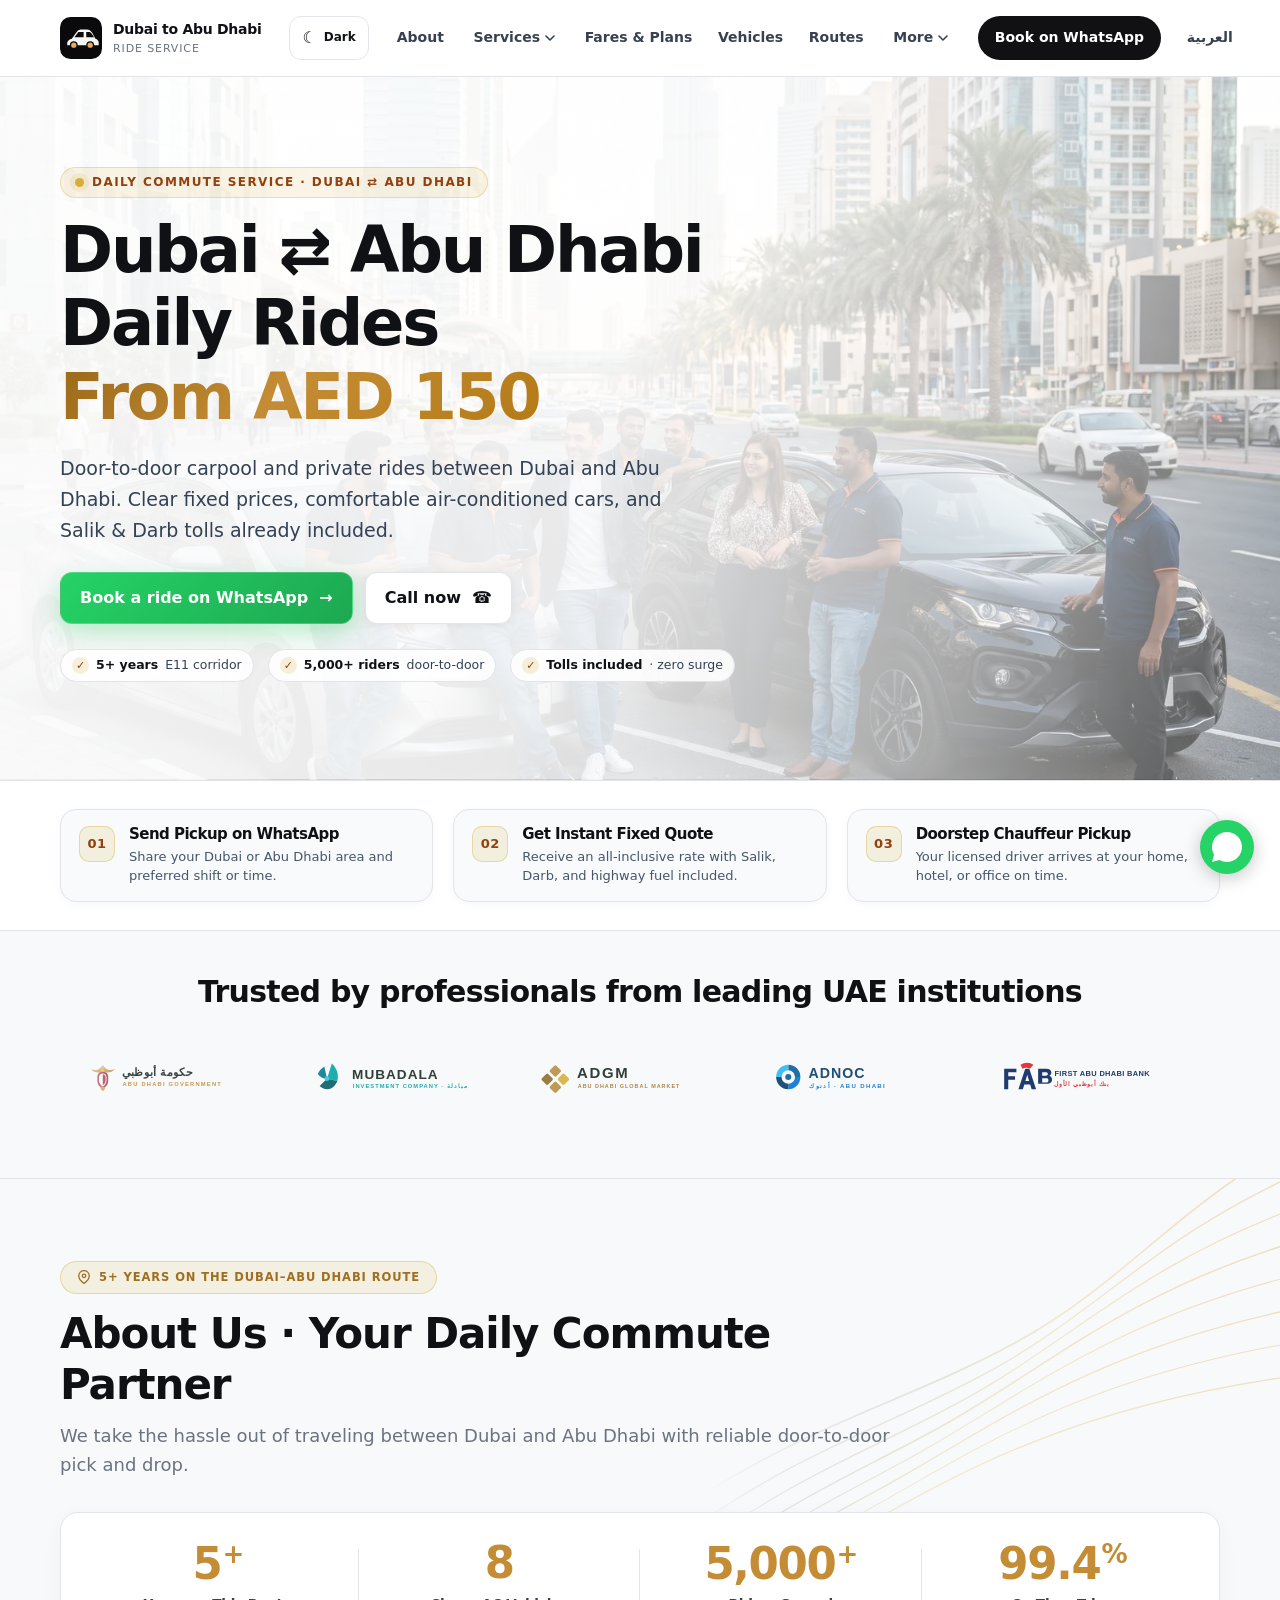
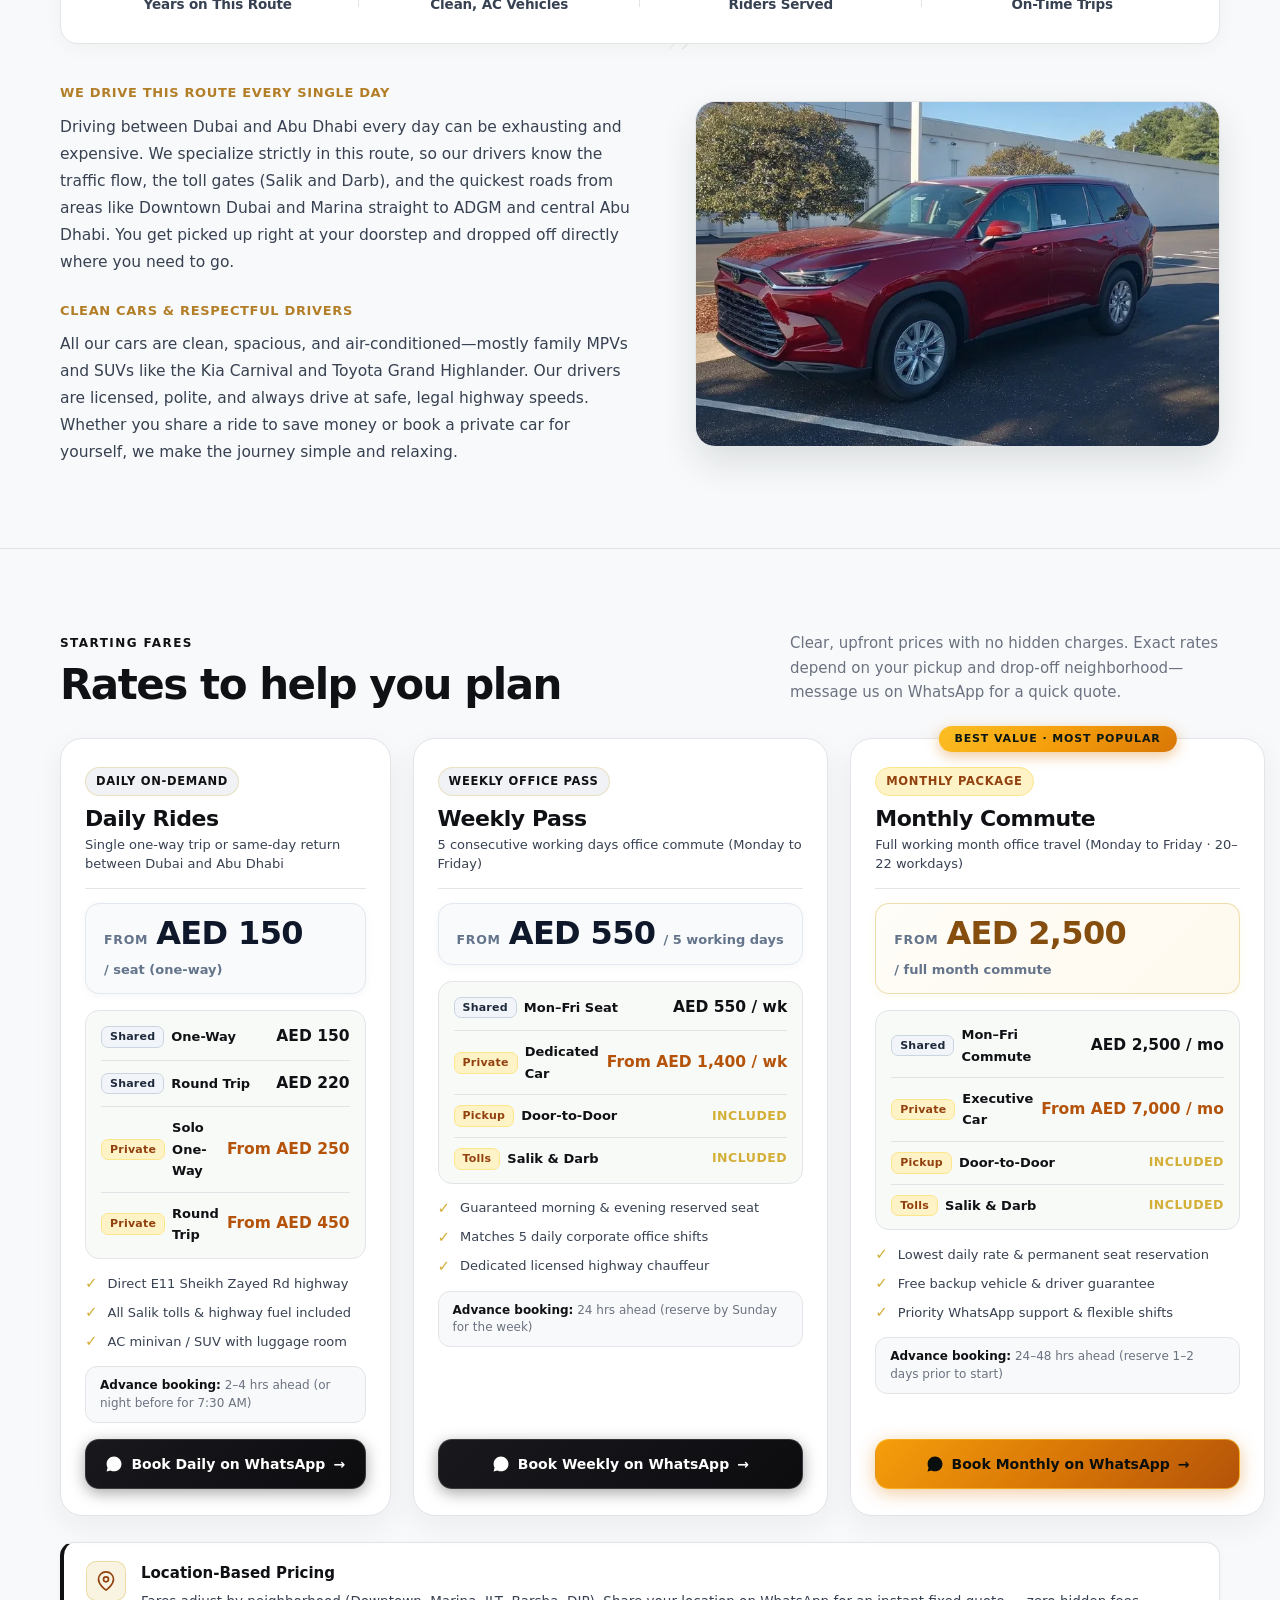
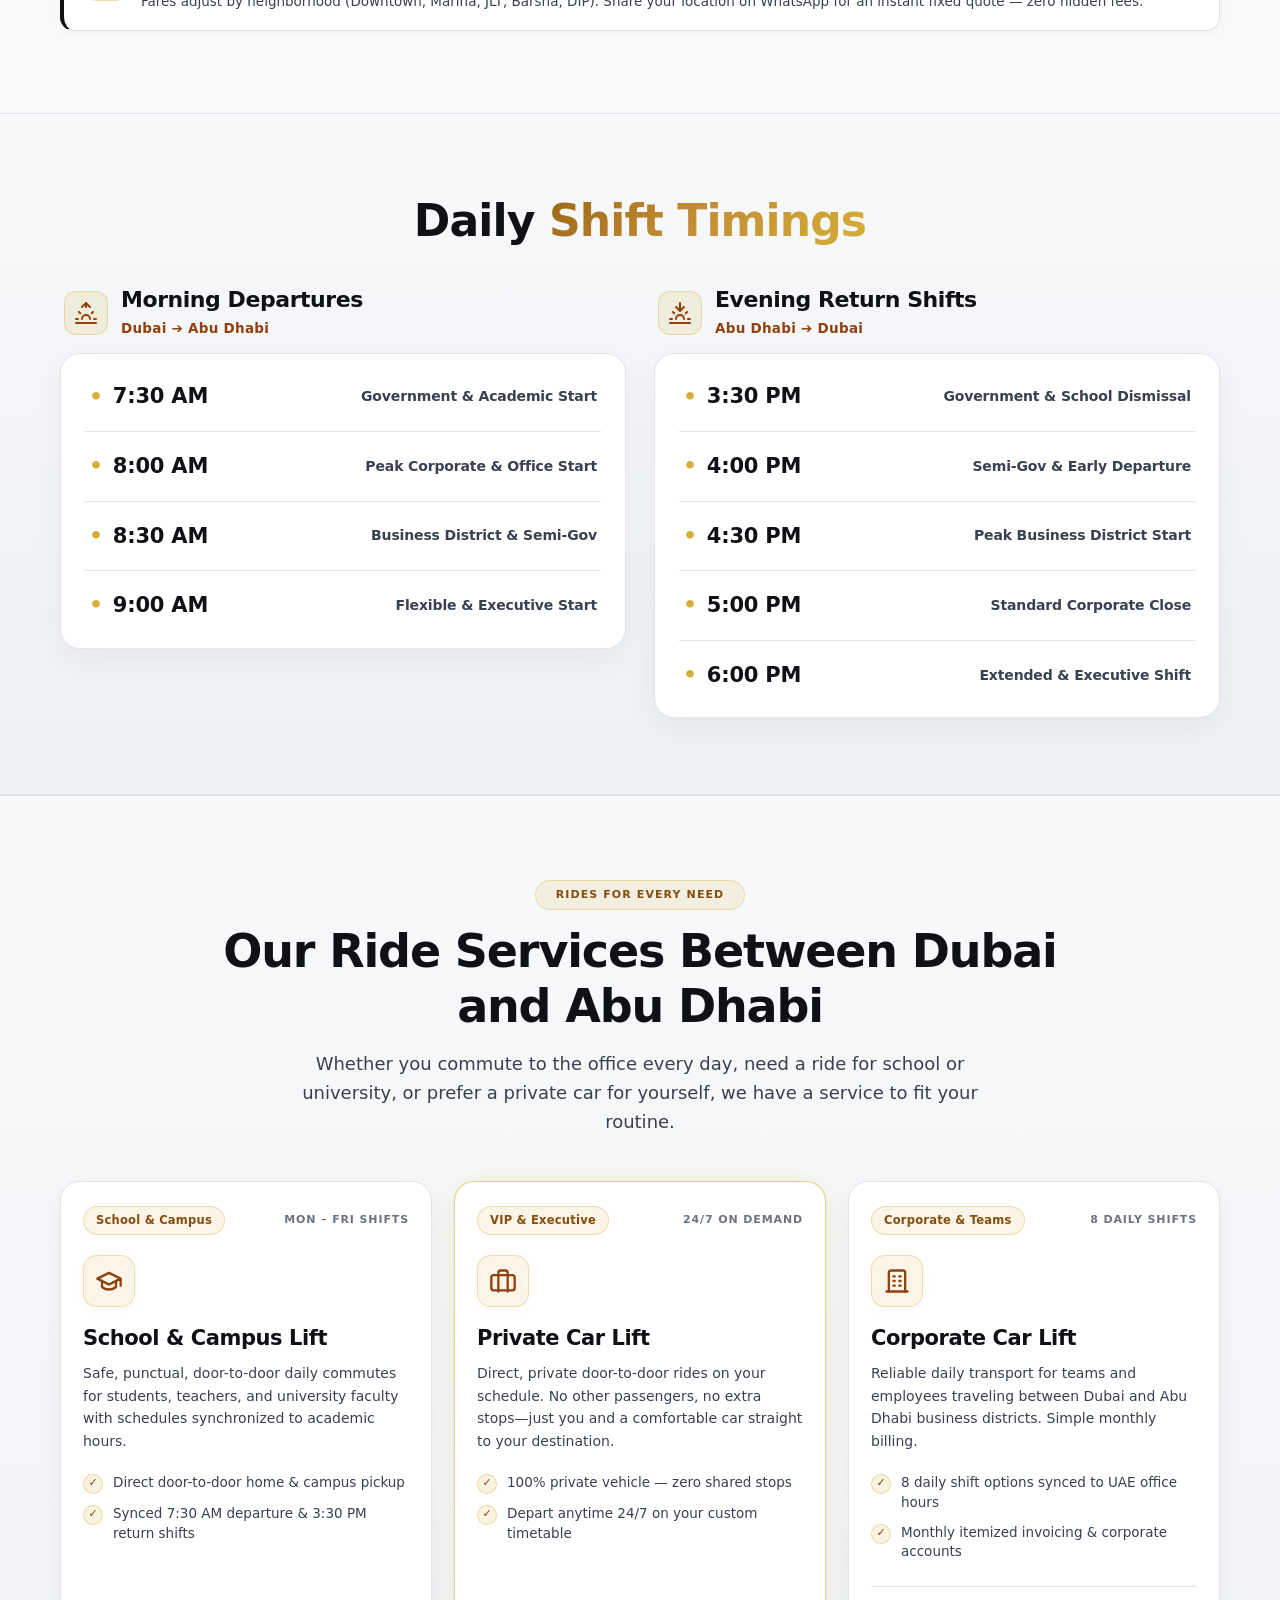
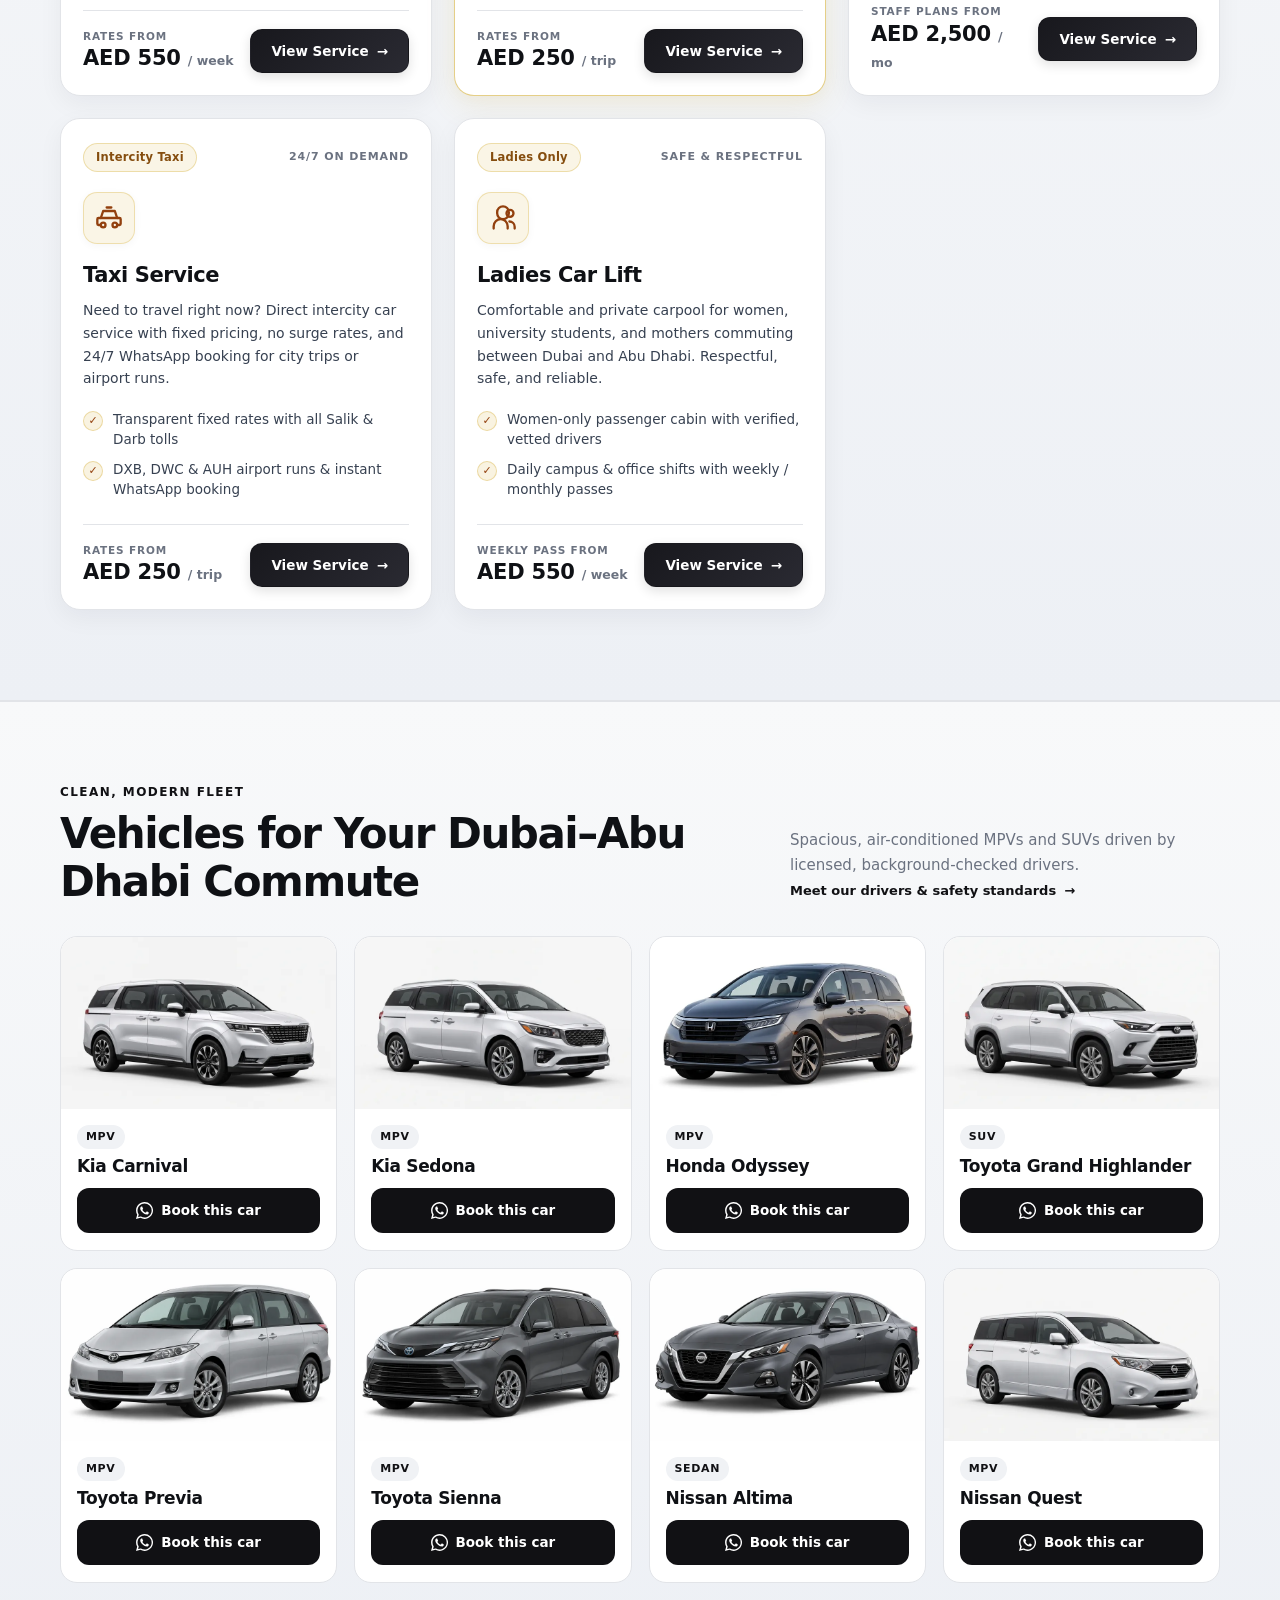
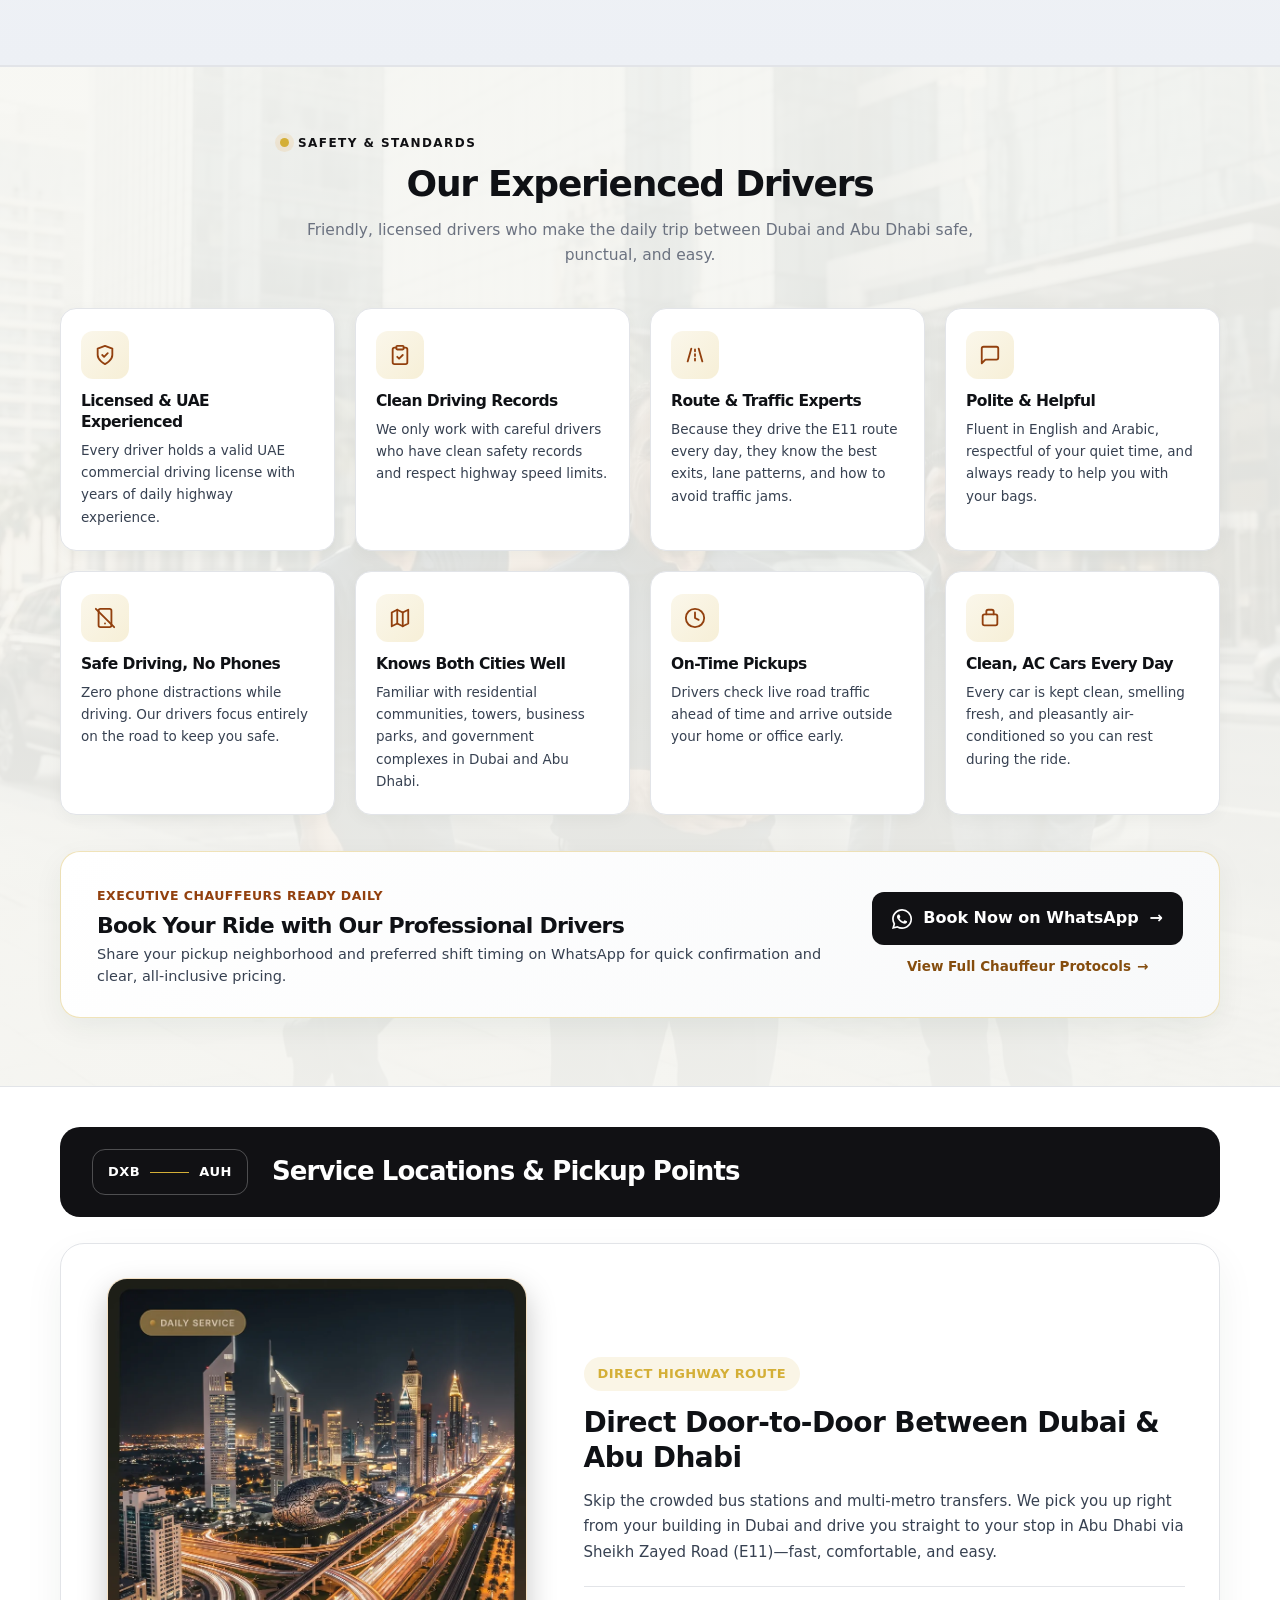
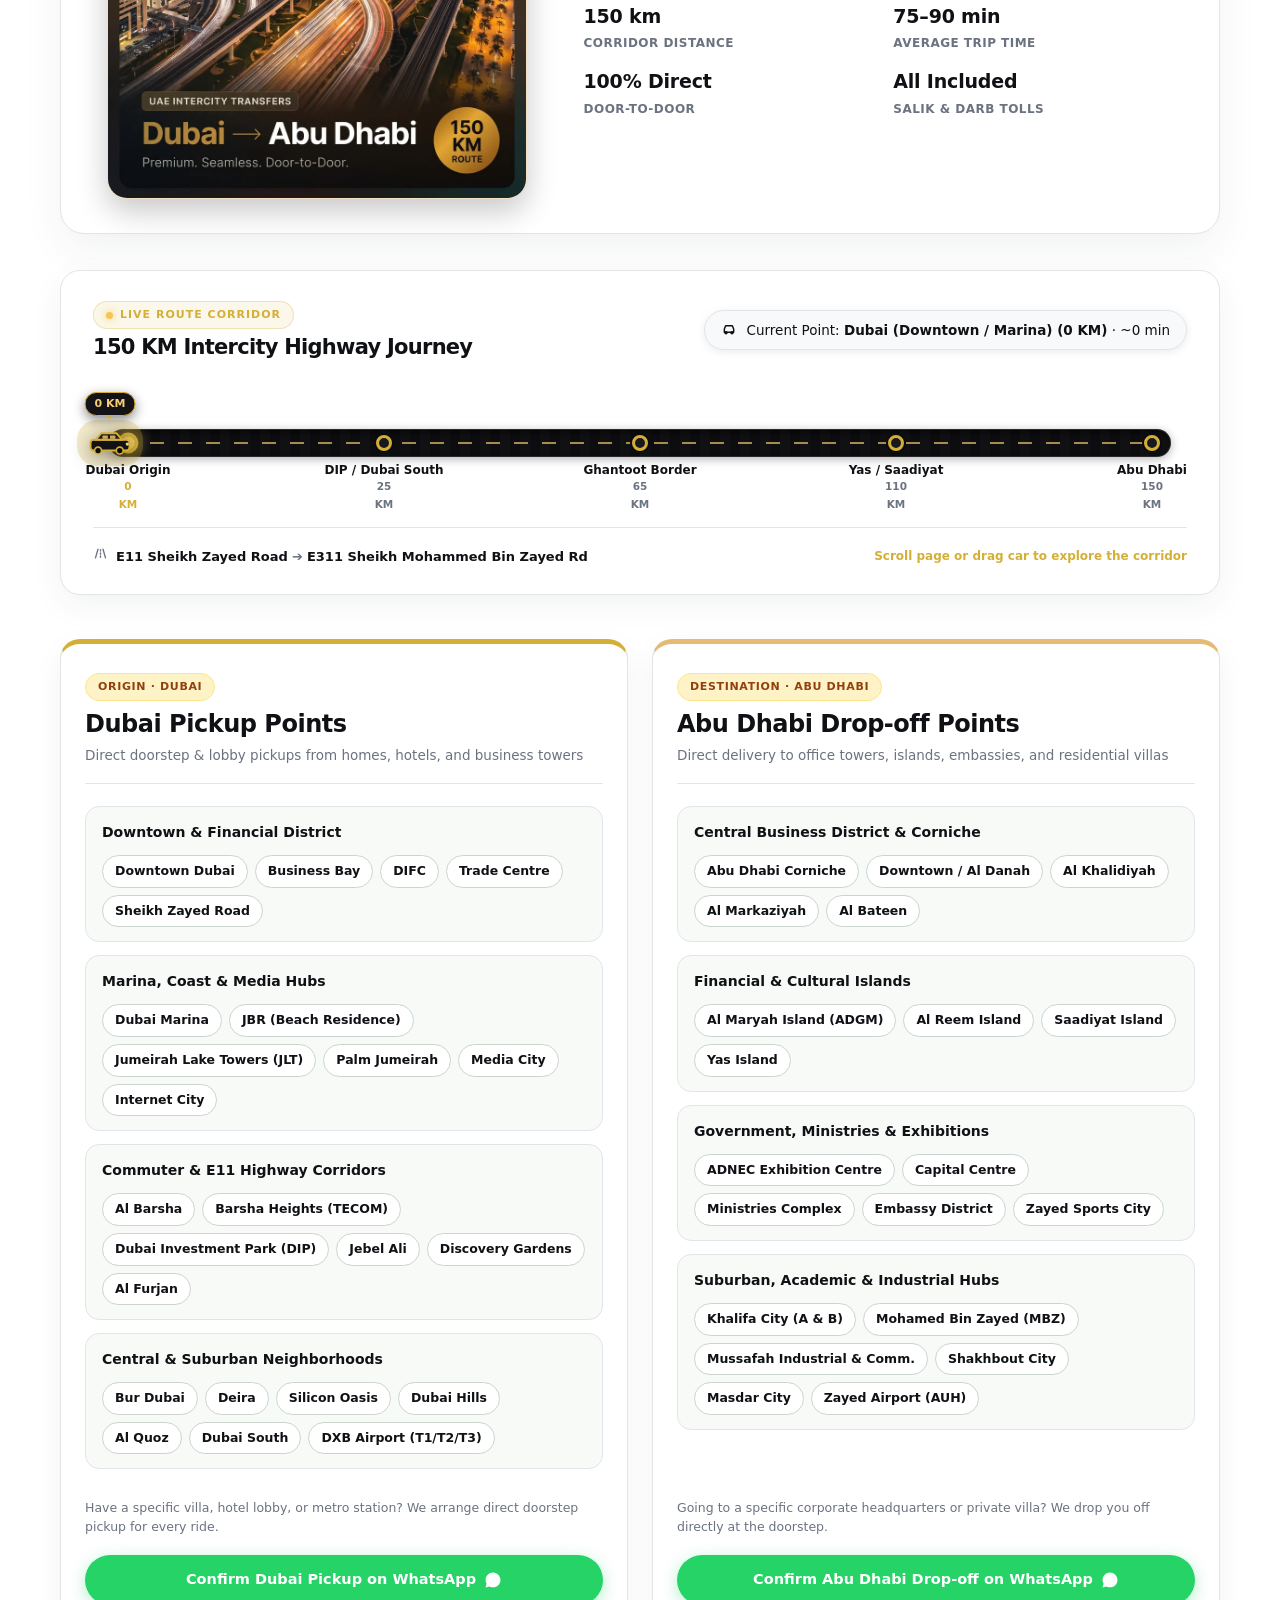
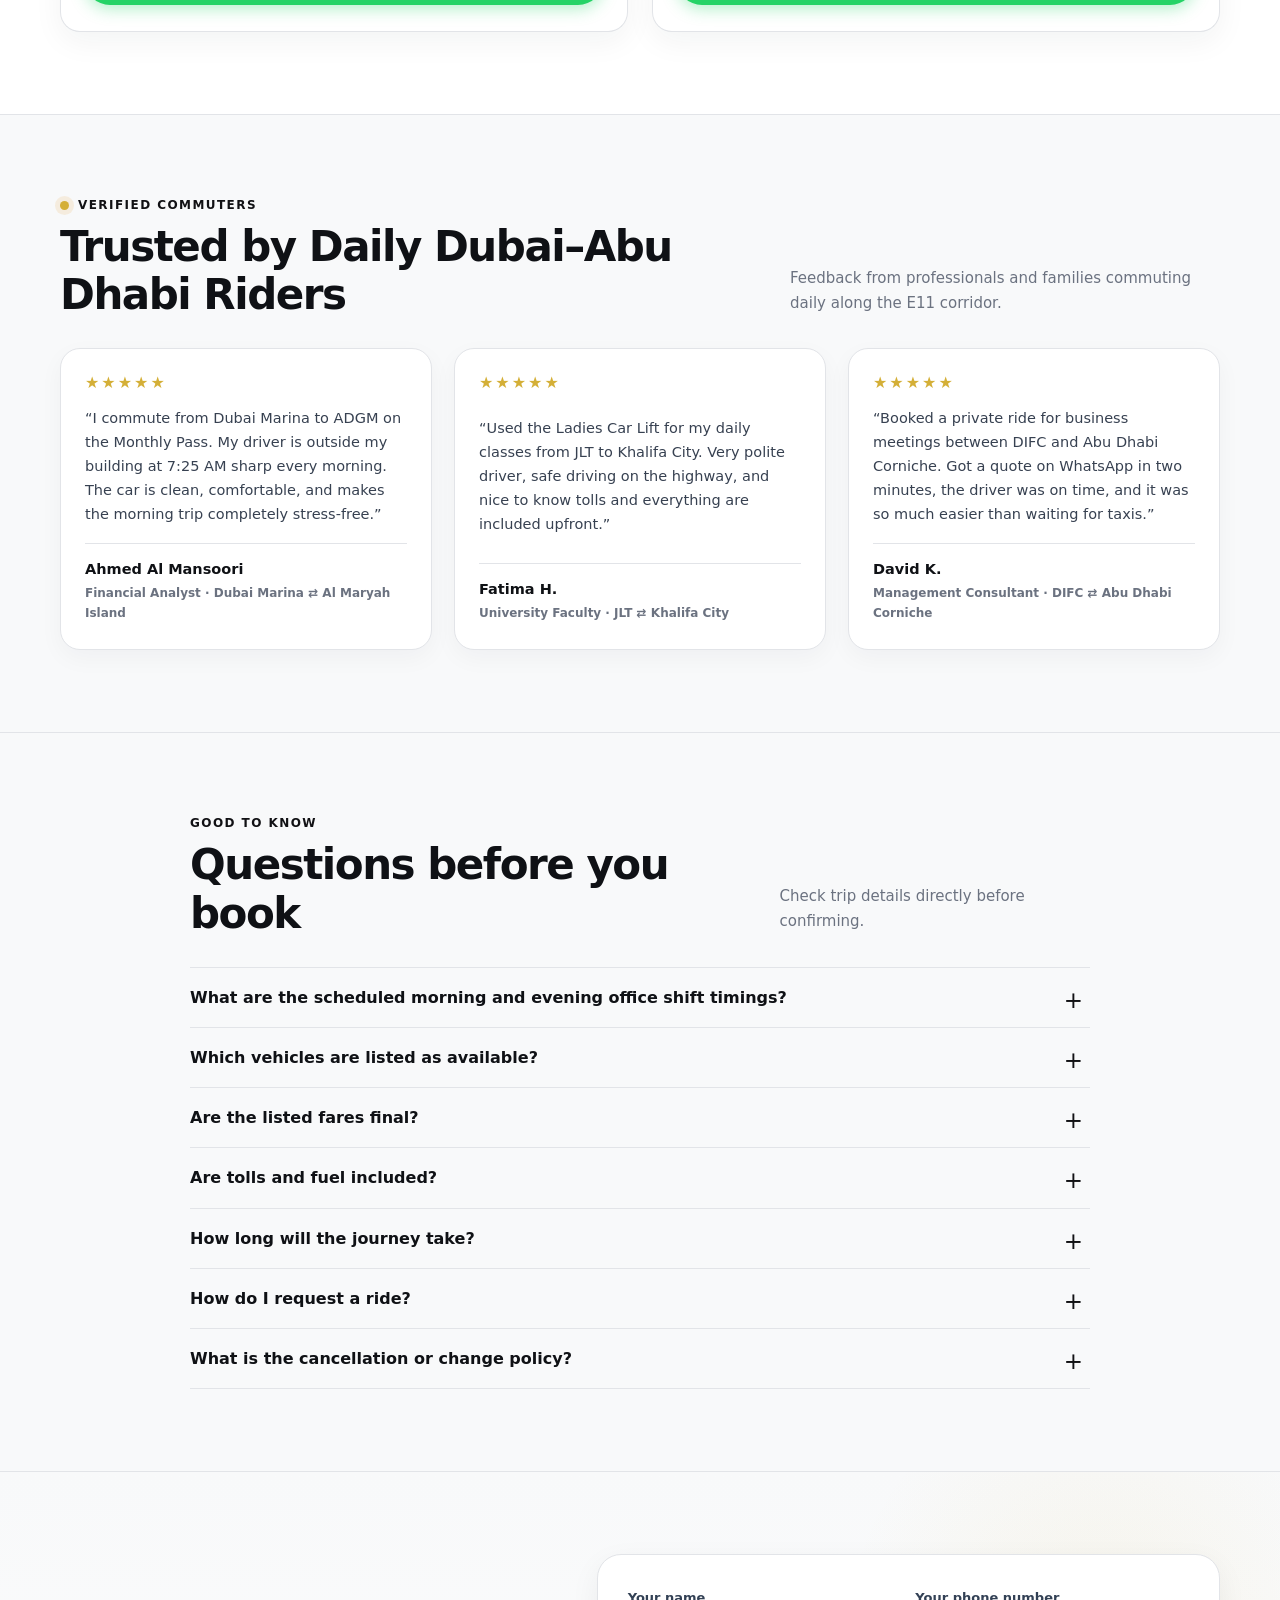
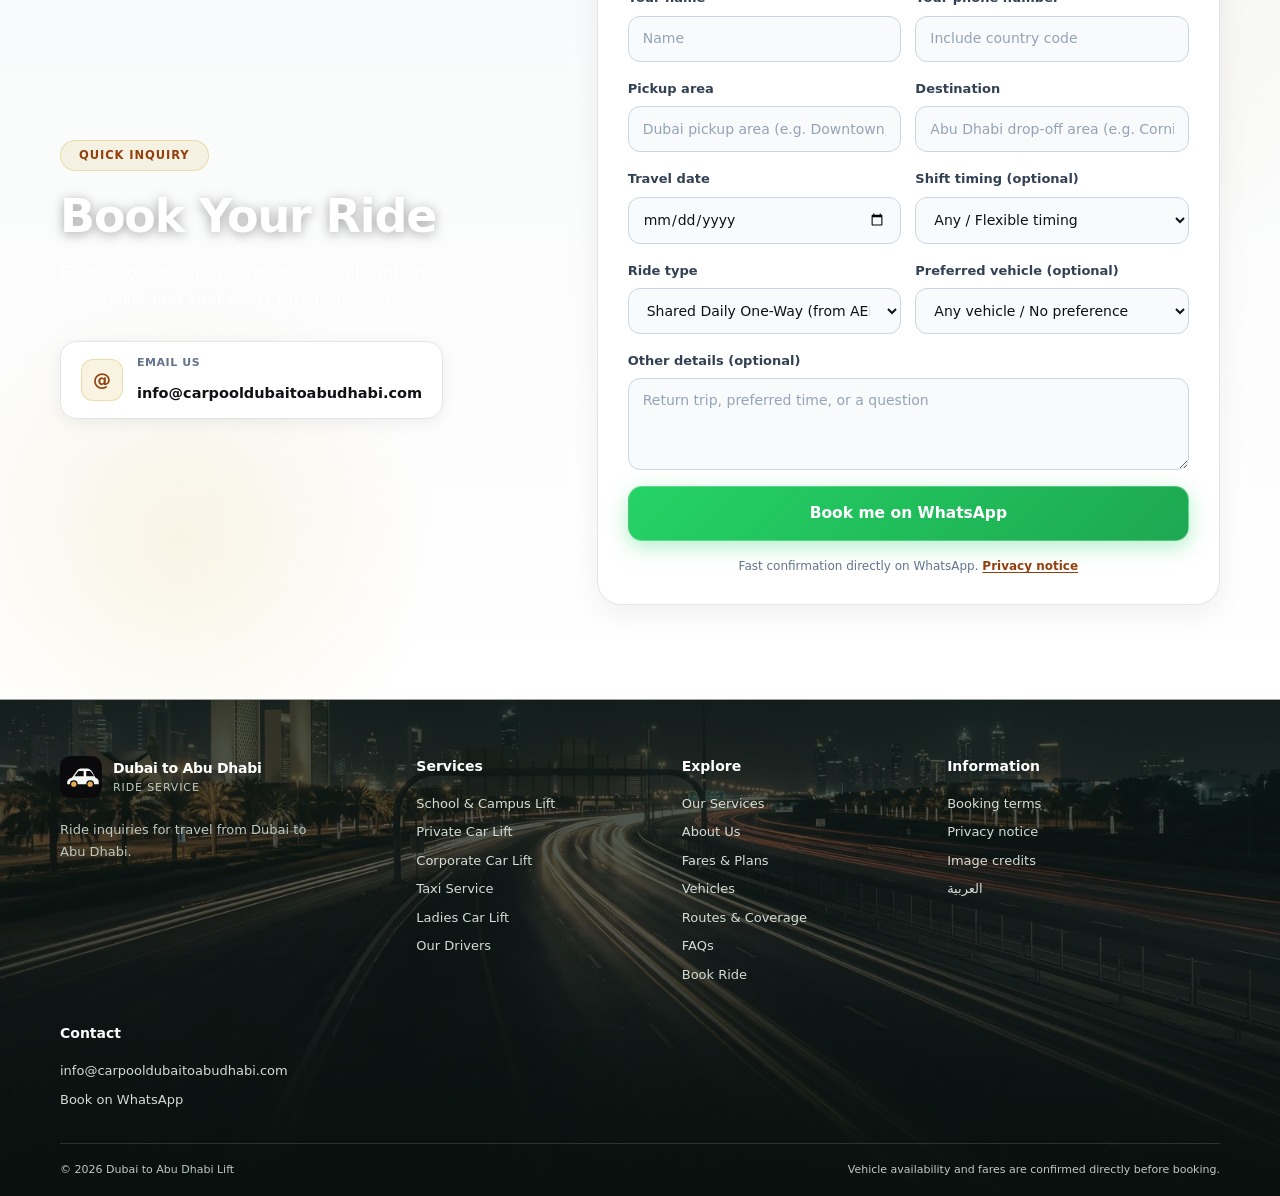
==== commit 7563dc95: "Fix SVG path syntax errors, update dual-theme styles, and add responsive site assets" ====
--- a/about.html
+++ b/about.html
@@ -1,10 +1,22 @@
 <!DOCTYPE html>
-<html lang="en" data-theme="dark">
+<html lang="en">
 <head>
-<meta charset="UTF-8"><meta name="viewport" content="width=device-width, initial-scale=1"><meta name="theme-color" content="#0a0a0c">
+<meta charset="UTF-8">
+<script>
+  (function () {
+    try {
+      var s = localStorage.getItem("ride-site-theme");
+      var t = s || (window.matchMedia && window.matchMedia("(prefers-color-scheme: dark)").matches ? "dark" : "light");
+      document.documentElement.dataset.theme = t;
+    } catch (e) {
+      document.documentElement.dataset.theme = "light";
+    }
+  })();
+</script>
+<meta name="viewport" content="width=device-width, initial-scale=1"><meta name="theme-color" content="#0a0a0c">
 <title>About Us | Dubai to Abu Dhabi Lift - 5+ Years Intercity Commute Service</title>
 <meta name="description" content="Learn about Dubai to Abu Dhabi Lift: over 5 years specializing exclusively on the E11 highway corridor with 5,000+ commuters transported safely. Licensed drivers, shared carpool and private executive rides.">
-<link rel="canonical" href="https://dubaitoabudhabilift.com/#about"><link rel="icon" href="images/icon.svg" type="image/svg+xml"><link rel="apple-touch-icon" href="images/apple-touch-icon.png"><link rel="stylesheet" href="css/style.css">
+<link rel="canonical" href="https://dubaitoabudhabilift.com/#about"><link rel="icon" href="images/icon.svg" type="image/svg+xml"><link rel="apple-touch-icon" href="images/apple-touch-icon.png"><link rel="stylesheet" href="css/style.css?v=25">
 <meta http-equiv="refresh" content="0; url=index.html#about">
 <script>window.location.replace("index.html#about");</script>
 <script type="application/ld+json">
@@ -37,7 +49,7 @@
 <main id="main">
   <section class="page-hero"><div class="wrap">
     <a href="index.html" class="service-back-home"><span aria-hidden="true">←</span> Back to Home</a>
-    <p class="eyebrow"><span class="eyebrow-dot"></span> 5+ Years Dedicated Service · E11 Highway Corridor</p>
+    <p class="eyebrow"><span class="eyebrow-dot"></span> 5+ Years Dedicated Service · Dubai ⇄ Abu Dhabi</p>
     <h1>About Dubai to Abu Dhabi Lift</h1>
     <p>Connecting Dubai and Abu Dhabi with daily punctuality, comfort, and peace of mind.</p>
   </div></section>
@@ -62,13 +74,13 @@
       </div>
     </div>
 
-    <h2>The Daily Commute Challenge on the E11</h2>
-    <p>Every morning and evening, thousands of working professionals, consultants, and families travel between Dubai and Abu Dhabi along the Sheikh Zayed Road (E11) highway. Commuters face recurring challenges: highway exhaustion, unpredictable rush-hour traffic, toll costs, and irregular transport schedules.</p>
-    <p>While many car lift companies across Dubai claim to serve the entire UAE, they often scatter their fleet across different emirates without mastering any single route. We chose a fundamentally different philosophy: <strong>complete specialization on one vital corridor — Dubai to Abu Dhabi</strong>.</p>
+    <h2>Why We Focus Exclusively on Dubai ⇄ Abu Dhabi</h2>
+    <p>Commuting between Dubai and Abu Dhabi every day is a serious drive—around 140 to 150 km each way along Sheikh Zayed Road (E11). Many transport services try to cover every city across the UAE all at once, which often leads to delayed pickups and stressed drivers. Instead, we focus on doing one thing well: providing reliable, on-time daily rides strictly between Dubai and Abu Dhabi.</p>
+    <p>By keeping our focus on this single route, our drivers know the traffic patterns, the morning bottlenecks, and the quickest ways into key business and residential hubs like Downtown Dubai, Marina, DIFC, ADGM, and central Abu Dhabi.</p>
 
-    <h2>5+ Years of Specialized Intercity Service</h2>
-    <p>Operating continuously for over 5 years, our licensed passenger transport service has refined every detail of intercity travel. Over <strong>5,000+ passengers</strong> have completed trips with us since launch, from corporate executives commuting to Abu Dhabi Global Market (ADGM) to daily specialists traveling to Dubai Investment Park (DIP) and Abu Dhabi central districts.</p>
-    <p>Because we drive this specific route every day, our team knows every peak-hour bottleneck, toll gate timing, and optimal alternative route, ensuring you arrive on time and stress-free.</p>
+    <h2>5+ Years on the Road</h2>
+    <p>Over the past 5 years, we have carried more than <strong>5,000 riders</strong> safely between Dubai and Abu Dhabi. From consultants and lawyers commuting to Abu Dhabi Global Market (ADGM) to university students and corporate staff, our riders depend on us to get them to their destinations on time.</p>
+    <p>Because our drivers make this trip twice a day, every day, they know exactly how traffic moves during peak hours, how to handle tolls (Salik and Darb) smoothly, and how to keep your ride comfortable from door to door.</p>
 
     <h2>Door-to-Door Coverage in Dubai &amp; Abu Dhabi</h2>
     <p>Our service provides convenient door-to-door pick and drop without the inconvenience of navigating busy bus stations or multiple transit transfers:</p>
@@ -87,8 +99,7 @@
     </ol>
 
     <h2>Safety &amp; Fleet Standards</h2>
-    <p>Your safety and comfort are our highest priorities. Our fleet includes spacious MPVs (such as Kia Carnival, Kia Sedona, Honda Odyssey, Toyota Previa, and Toyota Sienna), comfortable SUVs (Toyota Grand Highlander), and reliable sedans (Nissan Altima). All vehicles are thoroughly sanitized, air-conditioned, and maintained under rigorous safety standards.</p>
-    <p>Our professional chauffeurs are licensed, background-checked, and deeply experienced in defensive intercity highway driving.</p>
+    <p>All our vehicles are clean, spacious, and air-conditioned—mostly family MPVs and SUVs like the Kia Carnival and Toyota Grand Highlander. Every car is regularly inspected, serviced, and kept fresh inside. Our drivers hold valid UAE commercial licenses, have clean safety records, and treat passengers with courtesy and respect.</p>
 
     <div style="background: var(--paper); border: 1px solid var(--line); border-radius: 18px; padding: 28px 30px; margin-top: 36px;">
       <h3 style="margin-top: 0; color: var(--ink);">Ready to plan your Dubai–Abu Dhabi ride?</h3>
@@ -118,6 +129,6 @@
   <span class="floating-whatsapp-pulse" aria-hidden="true"></span>
 </a>
 
-<script src="js/config.js" defer></script><script src="js/main.js" defer></script>
+<script src="js/config.js" defer></script><script src="js/main.js?v=25" defer></script>
 </body>
 </html>
--- a/css/style.css
+++ b/css/style.css
@@ -7,6 +7,7 @@
   --green-deep: #000000;
   --green-soft: #f0f2f5;
   --paper: #f8f9fa;
+  --paper-warm: #f4f5f7;
   --white: #fff;
   --line: #e2e4e8;
   --gold: #d4af37;
@@ -29,6 +30,7 @@
   --green-deep: #e5bb73;
   --green-soft: #27272d;
   --paper: #18181b;
+  --paper-warm: #1e1e24;
   --white: #222226;
   --line: #2e2e36;
   --gold: #e5bb73;
@@ -165,11 +167,11 @@
 
 .theme-toggle {
   display: inline-flex;
-  min-height: 42px;
+  min-height: 44px;
   align-items: center;
   justify-content: center;
   gap: 7px;
-  padding: 8px 11px;
+  padding: 9px 12px;
   border: 1px solid var(--line);
   border-radius: 12px;
   color: var(--ink);
@@ -403,7 +405,7 @@
       rgba(247, 249, 248, 0.65) 68%,
       rgba(247, 249, 248, 0.30) 86%,
       rgba(247, 249, 248, 0.12) 100%),
-    url('../images/about.jpg');
+    url('../images/about.webp');
   background-position: right 30%;
   background-size: cover;
   background-repeat: no-repeat;
@@ -417,7 +419,7 @@
       rgba(247, 249, 248, 0.65) 68%,
       rgba(247, 249, 248, 0.30) 86%,
       rgba(247, 249, 248, 0.12) 100%),
-    url('../images/about.jpg');
+    url('../images/about.webp');
   background-position: left 30%;
 }
 
@@ -587,6 +589,15 @@
   display: inline-flex;
   align-items: center;
   gap: 7px;
+}
+
+.hero-points li strong {
+  color: var(--ink);
+  font-weight: 750;
+}
+
+html[data-theme="dark"] .hero-points li strong {
+  color: #f4f4f6;
 }
 
 .hero-points li span {
@@ -933,7 +944,7 @@
 .about-story-image-wrap.is-portrait {
   max-width: 440px;
   margin-inline: auto;
-  background: #0d1712;
+  background: var(--paper);
 }
 
 .about-story-image-wrap.is-portrait img {
@@ -1094,7 +1105,7 @@
   left: 0;
   right: 0;
   height: 3px;
-  background: linear-gradient(90deg, #18181c, #d4af37);
+  background: linear-gradient(90deg, #e5bb73, #d4af37);
   opacity: 0.9;
 }
 
@@ -1210,7 +1221,9 @@
 }
 
 .vehicles-section {
-  background: var(--white);
+  background: linear-gradient(180deg, #f8f9fa 0%, #edf0f5 100%);
+  border-top: 1px solid var(--line);
+  border-bottom: 1px solid var(--line);
 }
 
 .section-heading {
@@ -1288,9 +1301,15 @@
   transition: transform .2s ease, box-shadow .2s ease;
 }
 
-.vehicle-card:hover {
-  transform: translateY(-3px);
-  box-shadow: 0 14px 28px rgba(0, 0, 0, .35);
+@media (hover: hover) and (pointer: fine) {
+  .vehicle-card:hover {
+    transform: translateY(-3px);
+    box-shadow: 0 14px 28px rgba(0, 0, 0, .35);
+  }
+}
+
+.vehicle-card:active {
+  transform: scale(0.99);
 }
 
 .vehicle-card>img {
@@ -1417,23 +1436,22 @@
   transition: transform .25s cubic-bezier(0.16, 1, 0.3, 1), box-shadow .25s ease, border-color .25s ease;
 }
 
-.plan-overview-card:hover {
-  transform: translateY(-6px);
-  box-shadow: 0 18px 40px rgba(20, 42, 31, 0.12);
-  border-color: var(--green);
-}
-
-/* Featured Monthly Card - Refined Gold Accent */
-.plan-overview-card.plan-featured {
-  border: 1.5px solid #d4af37;
-  background: var(--white);
-  box-shadow: 0 10px 30px rgba(0, 0, 0, 0.08);
-}
-
-.plan-overview-card.plan-featured:hover {
-  transform: translateY(-4px);
-  border-color: #e5bb73;
-  box-shadow: 0 16px 36px rgba(0, 0, 0, 0.14);
+@media (hover: hover) and (pointer: fine) {
+  .plan-overview-card:hover {
+    transform: translateY(-6px);
+    box-shadow: 0 18px 40px rgba(20, 42, 31, 0.12);
+    border-color: var(--green);
+  }
+
+  .plan-overview-card.plan-featured:hover {
+    transform: translateY(-4px);
+    border-color: #e5bb73;
+    box-shadow: 0 16px 36px rgba(0, 0, 0, 0.14);
+  }
+}
+
+.plan-overview-card:active {
+  transform: scale(0.99);
 }
 
 .plan-overview-card.plan-featured::before {
@@ -1442,14 +1460,14 @@
   top: -13px;
   left: 50%;
   transform: translateX(-50%);
-  background: linear-gradient(135deg, #f7cf73 0%, #d4af37 50%, #b89728 100%);
+  background: linear-gradient(135deg, #fbbf24 0%, #f59e0b 50%, #d97706 100%);
   color: #0b1712;
   font-size: 11px;
   font-weight: 900;
   letter-spacing: .08em;
   padding: 4px 16px;
   border-radius: 999px;
-  box-shadow: 0 4px 14px rgba(245, 196, 81, 0.45);
+  box-shadow: 0 4px 14px rgba(217, 119, 6, 0.4);
   white-space: nowrap;
   z-index: 3;
 }
@@ -1763,15 +1781,16 @@
 }
 
 .plan-featured .plan-cta-btn {
-  background: linear-gradient(135deg, #d4af37 0%, #aa8624 100%);
-  color: #0b1712 !important;
-  border: 1px solid rgba(255, 220, 120, 0.5);
-  box-shadow: 0 4px 16px rgba(212, 175, 55, 0.35);
+  background: linear-gradient(135deg, #f59e0b 0%, #d97706 50%, #b45309 100%);
+  color: #0a0e0c !important;
+  font-weight: 800;
+  border: 1px solid rgba(251, 191, 36, 0.6);
+  box-shadow: 0 4px 18px rgba(217, 119, 6, 0.38);
 }
 
 .plan-featured .plan-cta-btn:hover {
-  background: linear-gradient(135deg, #e5c358 0%, #b8922c 100%);
-  box-shadow: 0 8px 24px rgba(212, 175, 55, 0.55);
+  background: linear-gradient(135deg, #fbbf24 0%, #f59e0b 50%, #d97706 100%);
+  box-shadow: 0 8px 24px rgba(217, 119, 6, 0.55);
 }
 
 .plan-cta-btn .wa-btn-icon {
@@ -1931,15 +1950,16 @@
 }
 
 html[data-theme="dark"] .plan-featured .plan-cta-btn {
-  background: linear-gradient(135deg, #d4af37 0%, #aa8624 100%);
-  color: #0b1712 !important;
-  border-color: rgba(255, 220, 120, 0.5);
-  box-shadow: 0 4px 16px rgba(212, 175, 55, 0.35);
+  background: linear-gradient(135deg, #f59e0b 0%, #d97706 50%, #b45309 100%);
+  color: #0a0e0c !important;
+  font-weight: 800;
+  border-color: rgba(251, 191, 36, 0.6);
+  box-shadow: 0 4px 18px rgba(217, 119, 6, 0.38);
 }
 
 html[data-theme="dark"] .plan-featured .plan-cta-btn:hover {
-  background: linear-gradient(135deg, #e5c358 0%, #b8922c 100%);
-  box-shadow: 0 8px 24px rgba(212, 175, 55, 0.55);
+  background: linear-gradient(135deg, #fbbf24 0%, #f59e0b 50%, #d97706 100%);
+  box-shadow: 0 8px 24px rgba(217, 119, 6, 0.55);
 }
 
 @media (max-width: 960px) {
@@ -1983,14 +2003,13 @@
 }
 
 /* Dedicated Commuter Shift Timings Section (Light Mode Base) */
-/* Dedicated Commuter Shift Timings Section (Executive Midnight Sapphire & Cyan Theme) */
 .shift-section {
   padding: 82px 0 76px;
-  background: linear-gradient(135deg, #0a192f 0%, #0d2744 50%, #061322 100%);
-  color: #ffffff;
+  background: linear-gradient(180deg, #f8f9fa 0%, #edf0f5 100%);
+  color: var(--ink);
   position: relative;
-  border-top: 1px solid rgba(255, 255, 255, 0.12);
-  border-bottom: 1px solid rgba(0, 0, 0, 0.25);
+  border-top: 1px solid var(--line);
+  border-bottom: 1px solid var(--line);
 }
 
 .shift-schedule-header {
@@ -2001,15 +2020,15 @@
 .shift-schedule-header h2 {
   font-size: clamp(30px, 3.8vw, 44px);
   font-weight: 850;
-  color: #ffffff;
+  color: var(--ink);
   letter-spacing: -.02em;
   margin: 0;
-  text-shadow: 0 2px 10px rgba(0, 0, 0, 0.4);
+  text-shadow: none;
 }
 
 .shift-schedule-header h2 .shift-title-gold {
-  color: #38bdf8;
-  background: linear-gradient(180deg, #7dd3fc 0%, #38bdf8 50%, #0284c7 100%);
+  color: #0284c7;
+  background: linear-gradient(180deg, #0284c7 0%, #0369a1 100%);
   -webkit-background-clip: text;
   -webkit-text-fill-color: transparent;
 }
@@ -2039,7 +2058,6 @@
   font-size: 32px;
   line-height: 1;
   flex-shrink: 0;
-  filter: drop-shadow(0 2px 8px rgba(0, 0, 0, 0.3));
 }
 
 .shift-group-info {
@@ -2050,7 +2068,7 @@
 .shift-group-title {
   font-size: 22px;
   font-weight: 850;
-  color: #ffffff;
+  color: var(--ink);
   margin: 0;
   letter-spacing: -.02em;
   line-height: 1.25;
@@ -2058,28 +2076,26 @@
 
 .shift-group-route {
   font-size: 13.5px;
-  color: #7dd3fc;
+  color: #0369a1;
   font-weight: 700;
   margin-top: 3px;
   letter-spacing: .02em;
 }
 
-/* Translucent Frosted Glass Schedule Card Box */
+/* Crisp Clean Card Box in Light Mode */
 .shift-schedule-box {
-  background: rgba(8, 26, 48, 0.65);
-  backdrop-filter: blur(14px);
-  -webkit-backdrop-filter: blur(14px);
-  border: 1px solid rgba(56, 189, 248, 0.28);
+  background: #ffffff;
+  border: 1px solid var(--line);
   border-radius: 20px;
   padding: 8px 24px;
-  box-shadow: 0 14px 34px rgba(2, 10, 20, 0.45);
+  box-shadow: 0 10px 30px rgba(18, 43, 35, 0.05);
   transition: transform .25s ease, border-color .25s ease, box-shadow .25s ease;
 }
 
 .shift-schedule-box:hover {
   transform: translateY(-4px);
-  border-color: rgba(56, 189, 248, 0.6);
-  box-shadow: 0 18px 45px rgba(2, 10, 20, 0.6);
+  border-color: #38bdf8;
+  box-shadow: 0 16px 36px rgba(2, 132, 199, 0.15);
 }
 
 /* Individual Schedule Row with Dividers */
@@ -2092,7 +2108,7 @@
 }
 
 .shift-row+.shift-row {
-  border-top: 1px solid rgba(255, 255, 255, 0.1);
+  border-top: 1px solid var(--line);
 }
 
 .shift-row .shift-time-val {
@@ -2105,26 +2121,27 @@
   font-feature-settings: "tnum";
   white-space: nowrap;
   flex-shrink: 0;
-}
-
-/* Morning: Vibrant Cyan Glow */
+  color: var(--ink);
+}
+
+/* Morning: Fresh Forest Green Accent in Light Mode */
 .morning-box .shift-time-val {
-  color: #38bdf8;
+  color: #15803d;
 }
 
 .morning-box .shift-bullet {
-  color: #7dd3fc;
+  color: #16a34a;
   font-size: 22px;
   line-height: 1;
 }
 
-/* Evening: Warm Sunset Gold Glow */
+/* Evening: Warm Sunset Amber Accent in Light Mode */
 .evening-box .shift-time-val {
-  color: #fde047;
+  color: #b45309;
 }
 
 .evening-box .shift-bullet {
-  color: #facc15;
+  color: #d97706;
   font-size: 22px;
   line-height: 1;
 }
@@ -2133,7 +2150,7 @@
 .shift-row .shift-time-desc {
   font-size: 14px;
   font-weight: 600;
-  color: rgba(255, 255, 255, 0.88);
+  color: var(--ink-soft);
   text-align: right;
   line-height: 1.35;
   letter-spacing: -.01em;
@@ -2144,12 +2161,21 @@
   text-align: left;
 }
 
-/* ===== SHIFT TIMINGS DARK MODE OVERRIDES ===== */
-html[data-theme="dark"] .shift-section {
+/* ===== SHIFT TIMINGS & VEHICLES DARK MODE OVERRIDES ===== */
+html[data-theme="dark"] .shift-section,
+html[data-theme="dark"] .vehicles-section {
   background: linear-gradient(135deg, #050e1b 0%, #091a2e 50%, #030810 100%);
   color: #ffffff;
   border-top-color: rgba(255, 255, 255, 0.08);
   border-bottom-color: rgba(255, 255, 255, 0.08);
+}
+
+html[data-theme="dark"] .vehicles-section .section-heading h2 {
+  color: #ffffff;
+}
+
+html[data-theme="dark"] .vehicles-section .section-heading>p {
+  color: #a1a1aa;
 }
 
 html[data-theme="dark"] .shift-schedule-header h2 {
@@ -2427,7 +2453,7 @@
   overflow: hidden;
   box-shadow: 0 12px 30px rgba(0, 0, 0, 0.22);
   border: 1px solid rgba(231, 177, 94, 0.35);
-  background: #0d1712;
+  background: var(--paper);
 }
 
 .route-corridor-visual img {
@@ -2549,6 +2575,11 @@
 
 html[data-theme="dark"] .route-corridor-info p {
   color: var(--ink-soft);
+}
+
+html[data-theme="dark"] .route-corridor-visual,
+html[data-theme="dark"] .about-story-image-wrap.is-portrait {
+  background: #0d1712;
 }
 
 html[data-theme="dark"] .corridor-stat-val {
@@ -3138,7 +3169,8 @@
 }
 
 .contact-detail strong {
-  margin-bottom: 2px;
+  display: block;
+  margin-bottom: 6px;
   font-size: 11px;
   color: rgba(255, 255, 255, 0.72);
   letter-spacing: .05em;
@@ -3288,7 +3320,7 @@
       rgba(12, 24, 18, 0.75) 0%,
       rgba(10, 20, 15, 0.60) 50%,
       rgba(7, 14, 10, 0.84) 100%),
-    url('../images/Gemini_Generated_Image_xo3q9zxo3q9zxo3q.jpg');
+    url('../images/private-hero.webp');
   background-position: center 70%;
   background-size: cover;
   background-repeat: no-repeat;
@@ -3368,7 +3400,7 @@
       rgba(247, 249, 248, 0.92) 48%,
       rgba(247, 249, 248, 0.70) 75%,
       rgba(247, 249, 248, 0.35) 100%),
-    url('../images/school.jpg');
+    url('../images/school.webp');
   background-position: right 35%;
   background-size: cover;
   background-repeat: no-repeat;
@@ -3383,7 +3415,7 @@
       rgba(247, 249, 248, 0.92) 48%,
       rgba(247, 249, 248, 0.70) 75%,
       rgba(247, 249, 248, 0.35) 100%),
-    url('../images/school.jpg');
+    url('../images/school.webp');
   background-position: left 35%;
 }
 
@@ -3395,7 +3427,7 @@
       rgba(11, 23, 18, 0.93) 48%,
       rgba(11, 23, 18, 0.72) 75%,
       rgba(11, 23, 18, 0.38) 100%),
-    url('../images/school.jpg');
+    url('../images/school.webp');
   border-bottom-color: rgba(255, 255, 255, 0.08);
 }
 
@@ -3407,7 +3439,7 @@
       rgba(11, 23, 18, 0.93) 48%,
       rgba(11, 23, 18, 0.72) 75%,
       rgba(11, 23, 18, 0.38) 100%),
-    url('../images/school.jpg');
+    url('../images/school.webp');
 }
 
 @media (max-width: 760px) {
@@ -3418,7 +3450,7 @@
         rgba(247, 249, 248, 0.96) 0%,
         rgba(247, 249, 248, 0.91) 55%,
         rgba(247, 249, 248, 0.82) 100%),
-      url('../images/school.jpg');
+      url('../images/school.webp');
     background-position: center 25%;
   }
 
@@ -3428,7 +3460,7 @@
         rgba(11, 23, 18, 0.97) 0%,
         rgba(11, 23, 18, 0.92) 55%,
         rgba(11, 23, 18, 0.84) 100%),
-      url('../images/school.jpg');
+      url('../images/school.webp');
     background-position: center 25%;
   }
 }
@@ -3445,7 +3477,7 @@
       rgba(247, 249, 248, 0.92) 48%,
       rgba(247, 249, 248, 0.70) 75%,
       rgba(247, 249, 248, 0.35) 100%),
-    url('../images/corportate.jpg');
+    url('../images/corportate.webp');
   background-position: right 35%;
   background-size: cover;
   background-repeat: no-repeat;
@@ -3460,7 +3492,7 @@
       rgba(247, 249, 248, 0.92) 48%,
       rgba(247, 249, 248, 0.70) 75%,
       rgba(247, 249, 248, 0.35) 100%),
-    url('../images/corportate.jpg');
+    url('../images/corportate.webp');
   background-position: left 35%;
 }
 
@@ -3472,7 +3504,7 @@
       rgba(11, 23, 18, 0.93) 48%,
       rgba(11, 23, 18, 0.72) 75%,
       rgba(11, 23, 18, 0.38) 100%),
-    url('../images/corportate.jpg');
+    url('../images/corportate.webp');
   border-bottom-color: rgba(255, 255, 255, 0.08);
 }
 
@@ -3484,7 +3516,7 @@
       rgba(11, 23, 18, 0.93) 48%,
       rgba(11, 23, 18, 0.72) 75%,
       rgba(11, 23, 18, 0.38) 100%),
-    url('../images/corportate.jpg');
+    url('../images/corportate.webp');
 }
 
 @media (max-width: 760px) {
@@ -3495,7 +3527,7 @@
         rgba(247, 249, 248, 0.96) 0%,
         rgba(247, 249, 248, 0.91) 55%,
         rgba(247, 249, 248, 0.82) 100%),
-      url('../images/corportate.jpg');
+      url('../images/corportate.webp');
     background-position: center 25%;
   }
 
@@ -3505,7 +3537,7 @@
         rgba(11, 23, 18, 0.97) 0%,
         rgba(11, 23, 18, 0.92) 55%,
         rgba(11, 23, 18, 0.84) 100%),
-      url('../images/corportate.jpg');
+      url('../images/corportate.webp');
     background-position: center 25%;
   }
 }
@@ -3522,7 +3554,7 @@
       rgba(247, 249, 248, 0.92) 48%,
       rgba(247, 249, 248, 0.70) 75%,
       rgba(247, 249, 248, 0.35) 100%),
-    url('../images/taxi-service.jpg');
+    url('../images/taxi-service.webp');
   background-position: right 35%;
   background-size: cover;
   background-repeat: no-repeat;
@@ -3537,7 +3569,7 @@
       rgba(247, 249, 248, 0.92) 48%,
       rgba(247, 249, 248, 0.70) 75%,
       rgba(247, 249, 248, 0.35) 100%),
-    url('../images/taxi-service.jpg');
+    url('../images/taxi-service.webp');
   background-position: left 35%;
 }
 
@@ -3549,7 +3581,7 @@
       rgba(11, 23, 18, 0.93) 48%,
       rgba(11, 23, 18, 0.72) 75%,
       rgba(11, 23, 18, 0.38) 100%),
-    url('../images/taxi-service.jpg');
+    url('../images/taxi-service.webp');
   border-bottom-color: rgba(255, 255, 255, 0.08);
 }
 
@@ -3561,7 +3593,7 @@
       rgba(11, 23, 18, 0.93) 48%,
       rgba(11, 23, 18, 0.72) 75%,
       rgba(11, 23, 18, 0.38) 100%),
-    url('../images/taxi-service.jpg');
+    url('../images/taxi-service.webp');
 }
 
 @media (max-width: 760px) {
@@ -3572,7 +3604,7 @@
         rgba(247, 249, 248, 0.96) 0%,
         rgba(247, 249, 248, 0.91) 55%,
         rgba(247, 249, 248, 0.82) 100%),
-      url('../images/taxi-service.jpg');
+      url('../images/taxi-service.webp');
     background-position: center 25%;
   }
 
@@ -3582,7 +3614,7 @@
         rgba(11, 23, 18, 0.97) 0%,
         rgba(11, 23, 18, 0.92) 55%,
         rgba(11, 23, 18, 0.84) 100%),
-      url('../images/taxi-service.jpg');
+      url('../images/taxi-service.webp');
     background-position: center 25%;
   }
 }
@@ -3599,7 +3631,7 @@
       rgba(247, 249, 248, 0.92) 48%,
       rgba(247, 249, 248, 0.70) 75%,
       rgba(247, 249, 248, 0.35) 100%),
-    url('../images/ladies-car-lift.jpg');
+    url('../images/ladies-car-lift.webp');
   background-position: right 35%;
   background-size: cover;
   background-repeat: no-repeat;
@@ -3614,7 +3646,7 @@
       rgba(247, 249, 248, 0.92) 48%,
       rgba(247, 249, 248, 0.70) 75%,
       rgba(247, 249, 248, 0.35) 100%),
-    url('../images/ladies-car-lift.jpg');
+    url('../images/ladies-car-lift.webp');
   background-position: left 35%;
 }
 
@@ -3626,7 +3658,7 @@
       rgba(11, 23, 18, 0.93) 48%,
       rgba(11, 23, 18, 0.72) 75%,
       rgba(11, 23, 18, 0.38) 100%),
-    url('../images/ladies-car-lift.jpg');
+    url('../images/ladies-car-lift.webp');
   border-bottom-color: rgba(255, 255, 255, 0.08);
 }
 
@@ -3638,7 +3670,7 @@
       rgba(11, 23, 18, 0.93) 48%,
       rgba(11, 23, 18, 0.72) 75%,
       rgba(11, 23, 18, 0.38) 100%),
-    url('../images/ladies-car-lift.jpg');
+    url('../images/ladies-car-lift.webp');
 }
 
 @media (max-width: 760px) {
@@ -3649,7 +3681,7 @@
         rgba(247, 249, 248, 0.96) 0%,
         rgba(247, 249, 248, 0.91) 55%,
         rgba(247, 249, 248, 0.82) 100%),
-      url('../images/ladies-car-lift.jpg');
+      url('../images/ladies-car-lift.webp');
     background-position: center 25%;
   }
 
@@ -3659,7 +3691,7 @@
         rgba(11, 23, 18, 0.97) 0%,
         rgba(11, 23, 18, 0.92) 55%,
         rgba(11, 23, 18, 0.84) 100%),
-      url('../images/ladies-car-lift.jpg');
+      url('../images/ladies-car-lift.webp');
     background-position: center 25%;
   }
 }
@@ -3676,7 +3708,7 @@
       rgba(247, 249, 248, 0.92) 48%,
       rgba(247, 249, 248, 0.70) 75%,
       rgba(247, 249, 248, 0.35) 100%),
-    url('../images/our_employee.jpg');
+    url('../images/our_employee.webp');
   background-position: right 30%;
   background-size: cover;
   background-repeat: no-repeat;
@@ -3691,7 +3723,7 @@
       rgba(247, 249, 248, 0.92) 48%,
       rgba(247, 249, 248, 0.70) 75%,
       rgba(247, 249, 248, 0.35) 100%),
-    url('../images/our_employee.jpg');
+    url('../images/our_employee.webp');
   background-position: left 30%;
 }
 
@@ -3703,7 +3735,7 @@
       rgba(11, 23, 18, 0.93) 48%,
       rgba(11, 23, 18, 0.72) 75%,
       rgba(11, 23, 18, 0.38) 100%),
-    url('../images/our_employee.jpg');
+    url('../images/our_employee.webp');
   border-bottom-color: rgba(255, 255, 255, 0.08);
 }
 
@@ -3715,7 +3747,7 @@
       rgba(11, 23, 18, 0.93) 48%,
       rgba(11, 23, 18, 0.72) 75%,
       rgba(11, 23, 18, 0.38) 100%),
-    url('../images/our_employee.jpg');
+    url('../images/our_employee.webp');
 }
 
 @media (max-width: 760px) {
@@ -3726,7 +3758,7 @@
         rgba(247, 249, 248, 0.96) 0%,
         rgba(247, 249, 248, 0.91) 55%,
         rgba(247, 249, 248, 0.82) 100%),
-      url('../images/our_employee.jpg');
+      url('../images/our_employee.webp');
     background-position: center 25%;
   }
 
@@ -3736,7 +3768,7 @@
         rgba(11, 23, 18, 0.97) 0%,
         rgba(11, 23, 18, 0.92) 55%,
         rgba(11, 23, 18, 0.84) 100%),
-      url('../images/our_employee.jpg');
+      url('../images/our_employee.webp');
     background-position: center 25%;
   }
 }
@@ -4190,7 +4222,7 @@
         rgba(247, 249, 248, 0.96) 0%,
         rgba(247, 249, 248, 0.92) 58%,
         rgba(247, 249, 248, 0.78) 100%),
-      url('../images/about.jpg');
+      url('../images/about.webp');
     background-position: center 25%;
   }
 
@@ -4200,7 +4232,7 @@
         rgba(247, 249, 248, 0.96) 0%,
         rgba(247, 249, 248, 0.92) 58%,
         rgba(247, 249, 248, 0.78) 100%),
-      url('../images/about.jpg');
+      url('../images/about.webp');
     background-position: center 25%;
   }
 
@@ -4211,7 +4243,7 @@
         rgba(14, 30, 22, 0.97) 0%,
         rgba(14, 30, 22, 0.93) 58%,
         rgba(14, 30, 22, 0.80) 100%),
-      url('../images/about.jpg');
+      url('../images/about.webp');
   }
 
   .hero-grid {
@@ -4311,32 +4343,25 @@
   }
 
   .vehicle-carousel-controls {
-    display: flex;
-    align-items: center;
-    justify-content: flex-end;
-    gap: 9px;
-    margin: 0 0 12px;
+    display: none !important;
   }
 
   .vehicle-grid {
     display: flex;
+    flex-direction: column;
     gap: 16px;
-    overflow-x: auto;
-    overscroll-behavior-inline: contain;
-    scroll-snap-type: x mandatory;
-    scroll-behavior: smooth;
-    scrollbar-width: thin;
-    -webkit-overflow-scrolling: touch;
+    overflow-x: visible;
+    scroll-snap-type: none;
   }
 
   .vehicle-card {
-    flex: 0 0 100%;
-    scroll-snap-align: start;
-    scroll-snap-stop: always;
+    flex: 1 1 auto;
+    width: 100%;
+    scroll-snap-align: none;
   }
 
   .arabic-page .vehicle-grid {
-    direction: ltr;
+    direction: rtl;
   }
 
   .arabic-page .vehicle-card {
@@ -4903,19 +4928,19 @@
 html[data-theme="dark"] .main-nav .nav-cta,
 html[data-theme="dark"] .button-primary,
 html[data-theme="dark"] .button-vehicle-book {
-  color: #0b1712 !important;
-  background: linear-gradient(135deg, #f5c451 0%, #d4af37 100%);
+  color: #0a0e0c !important;
+  background: linear-gradient(135deg, #f59e0b 0%, #d97706 100%);
   font-weight: 800;
-  box-shadow: 0 4px 18px rgba(212, 175, 55, 0.32);
-  border: 1px solid rgba(245, 196, 81, 0.5);
+  box-shadow: 0 4px 18px rgba(217, 119, 6, 0.35);
+  border: 1px solid rgba(251, 191, 36, 0.5);
 }
 
 html[data-theme="dark"] .main-nav .nav-cta:hover,
 html[data-theme="dark"] .button-primary:hover,
 html[data-theme="dark"] .button-vehicle-book:hover {
   color: #000 !important;
-  background: linear-gradient(135deg, #ffd978 0%, #e0bc45 100%);
-  box-shadow: 0 6px 24px rgba(212, 175, 55, 0.5);
+  background: linear-gradient(135deg, #fbbf24 0%, #f59e0b 100%);
+  box-shadow: 0 6px 24px rgba(217, 119, 6, 0.55);
 }
 
 html[data-theme="dark"] .hero {
@@ -4927,7 +4952,7 @@
       rgba(24, 24, 27, 0.65) 68%,
       rgba(24, 24, 27, 0.30) 86%,
       rgba(24, 24, 27, 0.12) 100%),
-    url('../images/about.jpg');
+    url('../images/about.webp');
   background-position: right 30%;
   background-size: cover;
 }
@@ -4941,7 +4966,7 @@
       rgba(24, 24, 27, 0.65) 68%,
       rgba(24, 24, 27, 0.30) 86%,
       rgba(24, 24, 27, 0.12) 100%),
-    url('../images/about.jpg');
+    url('../images/about.webp');
   background-position: left 30%;
 }
 
@@ -5439,24 +5464,24 @@
 }
 
 .driver-cta-card {
-  background: linear-gradient(135deg, #141418 0%, #1e1e24 100%);
-  color: #fff;
+  background: linear-gradient(135deg, #ffffff 0%, #f8f9fa 100%);
+  color: var(--ink);
   border-radius: 20px;
   padding: 38px 36px;
   text-align: center;
-  box-shadow: 0 12px 32px rgba(0, 0, 0, 0.45);
-  border: 1px solid rgba(212, 175, 55, 0.3);
+  box-shadow: 0 10px 30px rgba(18, 43, 35, 0.06);
+  border: 1.5px solid rgba(212, 175, 55, 0.35);
   margin-bottom: 48px;
 }
 
 .driver-cta-card h2 {
-  color: #fff;
+  color: var(--ink);
   font-size: clamp(22px, 2.5vw, 28px);
   margin: 0 0 10px;
 }
 
 .driver-cta-card p {
-  color: rgba(255, 255, 255, 0.9);
+  color: var(--ink-soft);
   max-width: 650px;
   margin: 0 auto 22px;
   font-size: 15.5px;
@@ -5471,13 +5496,14 @@
 }
 
 .driver-cta-card .button-secondary {
-  background: rgba(255, 255, 255, 0.15);
-  color: #fff;
-  border-color: rgba(255, 255, 255, 0.35);
+  background: #ffffff;
+  color: var(--ink);
+  border-color: var(--line);
 }
 
 .driver-cta-card .button-secondary:hover {
-  background: rgba(255, 255, 255, 0.25);
+  background: var(--paper);
+  border-color: rgba(212, 175, 55, 0.4);
 }
 
 @media (max-width: 820px) {
@@ -5527,6 +5553,31 @@
   color: #c4c4cd;
 }
 
+html[data-theme="dark"] .driver-cta-card {
+  background: linear-gradient(135deg, #141418 0%, #1e1e24 100%);
+  color: #fff;
+  border-color: rgba(212, 175, 55, 0.3);
+  box-shadow: 0 12px 32px rgba(0, 0, 0, 0.45);
+}
+
+html[data-theme="dark"] .driver-cta-card h2 {
+  color: #fff;
+}
+
+html[data-theme="dark"] .driver-cta-card p {
+  color: rgba(255, 255, 255, 0.9);
+}
+
+html[data-theme="dark"] .driver-cta-card .button-secondary {
+  background: rgba(255, 255, 255, 0.15);
+  color: #fff;
+  border-color: rgba(255, 255, 255, 0.35);
+}
+
+html[data-theme="dark"] .driver-cta-card .button-secondary:hover {
+  background: rgba(255, 255, 255, 0.25);
+}
+
 /* Dark mode for commute plans */
 html[data-theme="dark"] .plan-overview-card {
   background: linear-gradient(180deg, #242429 0%, #1c1c20 100%);
@@ -5713,7 +5764,7 @@
       rgba(10, 19, 14, 0.76) 0%,
       rgba(8, 16, 12, 0.62) 50%,
       rgba(5, 10, 7, 0.86) 100%),
-    url('../images/Gemini_Generated_Image_xo3q9zxo3q9zxo3q.jpg');
+    url('../images/private-hero.webp');
   background-position: center 70%;
   background-size: cover;
   background-repeat: no-repeat;
@@ -5824,7 +5875,7 @@
 
 @media (max-width: 640px) {
   .floating-whatsapp {
-    bottom: 20px;
+    bottom: calc(20px + env(safe-area-inset-bottom, 0px));
     right: 18px;
     width: 52px;
     height: 52px;
@@ -5837,8 +5888,8 @@
 
   html[dir="rtl"] .floating-whatsapp,
   .arabic-page .floating-whatsapp {
-    right: auto;
-    left: 18px;
+    right: 18px;
+    left: auto;
   }
 
   .floating-whatsapp-tooltip {
@@ -5846,15 +5897,40 @@
   }
 }
 
+/* Touchscreens: eliminate sticky hover transformations across cards */
+@media (hover: none) {
+  .shift-schedule-box:hover,
+  .location-coverage-card:hover,
+  .route-card:hover,
+  .driver-card:hover,
+  .service-preview-card:hover,
+  .driver-feature-item:hover,
+  .vehicle-card:hover,
+  .plan-overview-card:hover,
+  .stat-counter-card:hover,
+  .about-point-item:hover {
+    transform: none !important;
+  }
+
+  .button:active,
+  .plan-cta-btn:active,
+  .button-primary:active,
+  .button-secondary:active,
+  .button-vehicle-book:active,
+  .floating-whatsapp:active {
+    transform: scale(0.97) !important;
+  }
+}
+
 /* ==========================================================================
-   OUR SERVICES OVERVIEW SECTION (WARM AMBER / TERRACOTTA RICH ACCENT SECTION)
+   OUR SERVICES OVERVIEW SECTION (LIGHT MODE BASE: REFINED LUXURY CARDS)
    ========================================================================== */
 .services-overview-section {
   padding: 84px 0 90px;
-  background: linear-gradient(145deg, #c25e00 0%, #d96b00 45%, #b85000 100%);
-  border-top: 1px solid rgba(255, 255, 255, 0.15);
-  border-bottom: 1px solid rgba(0, 0, 0, 0.15);
-  color: #ffffff;
+  background: linear-gradient(180deg, #f8f9fa 0%, #edf0f5 100%);
+  border-top: 1px solid var(--line);
+  border-bottom: 1px solid var(--line);
+  color: var(--ink);
   position: relative;
 }
 
@@ -5868,9 +5944,9 @@
   display: inline-flex;
   justify-content: center;
   margin-bottom: 14px;
-  background: rgba(10, 20, 35, 0.82);
-  color: #ffd080;
-  border: 1px solid rgba(255, 255, 255, 0.2);
+  background: rgba(212, 175, 55, 0.12);
+  color: #854d0e;
+  border: 1px solid rgba(212, 175, 55, 0.35);
   padding: 6px 20px;
   border-radius: 999px;
   font-size: 11px;
@@ -5884,17 +5960,17 @@
 
 .services-overview-header h2 {
   font-size: clamp(30px, 4vw, 46px);
-  color: #ffffff !important;
+  color: var(--ink) !important;
   font-weight: 850;
   letter-spacing: -.025em;
   line-height: 1.2;
   margin: 0 0 16px;
-  text-shadow: 0 2px 10px rgba(0, 0, 0, 0.25);
+  text-shadow: none;
 }
 
 .services-overview-lead {
   font-size: clamp(16px, 1.8vw, 18px);
-  color: rgba(255, 255, 255, 0.92);
+  color: var(--ink-soft);
   line-height: 1.6;
   margin: 0 auto;
   max-width: 720px;
@@ -5907,41 +5983,37 @@
   align-items: stretch;
 }
 
-/* Rich Translucent Glass Cards matching the user's reference image */
+/* Light Mode: Crisp, Elegant White Luxury Cards */
 .service-preview-card {
-  background: rgba(140, 55, 0, 0.52);
-  backdrop-filter: blur(12px);
-  -webkit-backdrop-filter: blur(12px);
-  border: 1px solid rgba(255, 255, 255, 0.22);
+  background: #ffffff;
+  border: 1px solid var(--line);
   border-radius: 20px;
   padding: 24px 22px 22px;
   display: flex;
   flex-direction: column;
   position: relative;
-  box-shadow: 0 12px 32px rgba(60, 20, 0, 0.35);
-  transition: transform .25s cubic-bezier(0.16, 1, 0.3, 1), box-shadow .25s ease, background .25s ease;
+  box-shadow: 0 8px 24px rgba(15, 23, 42, 0.05);
+  transition: transform .25s cubic-bezier(0.16, 1, 0.3, 1), box-shadow .25s ease, border-color .25s ease;
   overflow: hidden;
 }
 
 .service-preview-card:hover {
   transform: translateY(-5px);
-  background: rgba(155, 62, 0, 0.65);
-  box-shadow: 0 18px 42px rgba(45, 15, 0, 0.45);
-  border-color: rgba(255, 255, 255, 0.4);
-}
-
-/* Featured VIP Service Card (Private Car Lift) - seamless amber frosted glass with radiant gold VIP glow */
+  box-shadow: 0 16px 36px rgba(15, 23, 42, 0.1);
+  border-color: rgba(212, 175, 55, 0.45);
+}
+
+/* Featured VIP Service Card (Private Car Lift) - radiant warm gold accent border in Light Mode */
 .service-preview-card.service-featured {
-  background: rgba(165, 68, 0, 0.62);
-  border: 1.5px solid rgba(255, 215, 0, 0.55);
-  box-shadow: 0 14px 36px rgba(50, 15, 0, 0.45), 0 0 20px rgba(255, 200, 80, 0.2);
+  background: #ffffff;
+  border: 1.5px solid rgba(212, 175, 55, 0.6);
+  box-shadow: 0 10px 30px rgba(212, 175, 55, 0.12), 0 0 16px rgba(212, 175, 55, 0.06);
 }
 
 .service-preview-card.service-featured:hover {
   transform: translateY(-5px);
-  background: rgba(180, 75, 0, 0.78);
-  border-color: rgba(255, 230, 140, 0.85);
-  box-shadow: 0 18px 46px rgba(45, 12, 0, 0.55), 0 0 32px rgba(255, 210, 100, 0.35);
+  border-color: #d4af37;
+  box-shadow: 0 18px 42px rgba(212, 175, 55, 0.22);
 }
 
 .service-card-top {
@@ -5961,40 +6033,45 @@
   display: inline-flex;
   align-items: center;
   gap: 6px;
-  background: rgba(0, 0, 0, 0.45);
-  color: #ffd080;
-  border: 1px solid rgba(255, 255, 255, 0.25);
+  background: #f1f5f9;
+  color: var(--ink);
+  border: 1px solid var(--line);
 }
 
 .service-pill-badge.badge-school {
-  color: #93c5fd;
-  border-color: rgba(147, 197, 253, 0.4);
+  background: #eff6ff;
+  color: #1d4ed8;
+  border: 1px solid #bfdbfe;
 }
 
 .service-pill-badge.badge-private {
-  color: #fde047;
-  border-color: rgba(253, 224, 71, 0.4);
+  background: #fef3c7;
+  color: #92400e;
+  border: 1px solid #fde68a;
 }
 
 .service-pill-badge.badge-corporate {
-  color: #ffd080;
-  border-color: rgba(255, 208, 128, 0.4);
+  background: #f5f3ff;
+  color: #6d28d9;
+  border: 1px solid #ddd6fe;
 }
 
 .service-pill-badge.badge-taxi {
-  color: #fef08a;
-  border-color: rgba(254, 240, 138, 0.4);
+  background: #fffbeb;
+  color: #b45309;
+  border: 1px solid #fde68a;
 }
 
 .service-pill-badge.badge-ladies {
-  color: #fda4af;
-  border-color: rgba(253, 164, 175, 0.4);
+  background: #fff1f2;
+  color: #be123c;
+  border: 1px solid #fecdd3;
 }
 
 .service-meta-tag {
   font-size: 11px;
   font-weight: 750;
-  color: rgba(255, 255, 255, 0.85);
+  color: var(--muted);
   text-transform: uppercase;
   letter-spacing: .08em;
 }
@@ -6007,70 +6084,69 @@
   align-items: center;
   justify-content: center;
   margin-bottom: 18px;
-  border: 1px solid rgba(255, 255, 255, 0.22);
-  background: rgba(0, 0, 0, 0.32);
-  box-shadow: 0 4px 14px rgba(0, 0, 0, 0.25);
-  transition: transform .25s ease, border-color .25s ease, background .25s ease;
+  border: 1px solid rgba(0, 0, 0, 0.06);
+  background: #f8fafc;
+  box-shadow: 0 2px 8px rgba(0, 0, 0, 0.04);
+  transition: transform .25s ease, border-color .25s ease;
 }
 
 .service-preview-card:hover .service-card-icon-wrap {
   transform: scale(1.08);
-  border-color: rgba(255, 255, 255, 0.45);
 }
 
 .service-card-icon-wrap.icon-school {
-  background: rgba(15, 35, 75, 0.45);
-  color: #93c5fd;
-  border-color: rgba(147, 197, 253, 0.4);
+  background: #eff6ff;
+  color: #2563eb;
+  border-color: #bfdbfe;
 }
 
 .service-card-icon-wrap.icon-private {
-  background: rgba(60, 25, 0, 0.55);
-  color: #fde047;
-  border-color: rgba(253, 224, 71, 0.5);
+  background: #fef3c7;
+  color: #d97706;
+  border-color: #fde68a;
 }
 
 .service-card-icon-wrap.icon-corporate {
-  background: rgba(45, 25, 75, 0.45);
-  color: #ffd080;
-  border-color: rgba(255, 208, 128, 0.4);
+  background: #f5f3ff;
+  color: #7c3aed;
+  border-color: #ddd6fe;
 }
 
 .service-card-icon-wrap.icon-taxi {
-  background: rgba(60, 35, 0, 0.45);
-  color: #fef08a;
-  border-color: rgba(254, 240, 138, 0.4);
+  background: #fffbeb;
+  color: #d97706;
+  border-color: #fde68a;
 }
 
 .service-card-icon-wrap.icon-ladies {
-  background: rgba(70, 15, 30, 0.45);
-  color: #fda4af;
-  border-color: rgba(253, 164, 175, 0.4);
+  background: #fff1f2;
+  color: #e11d48;
+  border-color: #fecdd3;
 }
 
 .service-card-title {
   font-size: 21px;
   font-weight: 850;
-  color: #ffffff;
+  color: var(--ink);
   margin: 0 0 10px;
   letter-spacing: -.02em;
   line-height: 1.3;
 }
 
 .service-card-title a {
-  color: #ffffff;
+  color: var(--ink);
   text-decoration: none;
   transition: color .2s ease;
 }
 
 .service-preview-card:hover .service-card-title a {
-  color: #ffd080;
+  color: #b45309;
 }
 
 .service-card-desc {
   font-size: 14px;
   line-height: 1.62;
-  color: rgba(255, 255, 255, 0.88);
+  color: var(--ink-soft);
   margin: 0 0 20px;
   min-height: 66px;
 }
@@ -6090,7 +6166,7 @@
   align-items: flex-start;
   gap: 10px;
   font-size: 13.5px;
-  color: rgba(255, 255, 255, 0.92);
+  color: var(--ink-soft);
   line-height: 1.48;
 }
 
@@ -6101,9 +6177,9 @@
   width: 20px;
   height: 20px;
   border-radius: 50%;
-  background: rgba(255, 255, 255, 0.2);
-  color: #ffffff;
-  border: 1px solid rgba(255, 255, 255, 0.35);
+  background: #f0fdf4;
+  color: #16a34a;
+  border: 1px solid #bbf7d0;
   font-size: 11px;
   font-weight: 850;
   flex-shrink: 0;
@@ -6116,7 +6192,7 @@
   justify-content: space-between;
   gap: 14px;
   padding-top: 18px;
-  border-top: 1px solid rgba(255, 255, 255, 0.2);
+  border-top: 1px solid var(--line);
   margin-top: auto;
 }
 
@@ -6130,7 +6206,7 @@
   font-size: 10.5px;
   text-transform: uppercase;
   letter-spacing: .08em;
-  color: rgba(255, 255, 255, 0.75);
+  color: var(--muted);
   font-weight: 750;
   margin-bottom: 2px;
 }
@@ -6138,14 +6214,14 @@
 .service-rate-hint .hint-price {
   font-size: 21px;
   font-weight: 850;
-  color: #ffffff;
+  color: var(--ink);
   letter-spacing: -.01em;
 }
 
 .service-rate-hint .hint-price small {
   font-size: 12.5px;
   font-weight: 600;
-  color: rgba(255, 255, 255, 0.75);
+  color: var(--muted);
   letter-spacing: normal;
 }
 
@@ -6159,18 +6235,18 @@
   font-size: 13.5px;
   font-weight: 750;
   text-decoration: none;
-  background: #0f1c2e;
+  background: linear-gradient(135deg, #18181d 0%, #2a2a32 100%);
   color: #ffffff !important;
-  border: 1px solid rgba(255, 255, 255, 0.25);
-  box-shadow: 0 4px 14px rgba(0, 0, 0, 0.3);
+  border: 1px solid rgba(0, 0, 0, 0.15);
+  box-shadow: 0 4px 12px rgba(0, 0, 0, 0.12);
   transition: background .18s ease, transform .18s ease, box-shadow .18s ease;
   white-space: nowrap;
 }
 
 .button-service-view:hover {
-  background: #07101c;
+  background: #000000;
   transform: translateX(3px);
-  box-shadow: 0 6px 18px rgba(0, 0, 0, 0.45);
+  box-shadow: 0 6px 16px rgba(0, 0, 0, 0.25);
 }
 
 html[dir="rtl"] .button-service-view:hover,
@@ -6367,7 +6443,7 @@
       rgba(247, 247, 243, 0.95) 0%,
       rgba(247, 247, 243, 0.90) 50%,
       rgba(247, 247, 243, 0.96) 100%),
-    url('../images/our_employee.jpg');
+    url('../images/our_employee.webp');
   background-position: center 25%;
   background-size: cover;
   background-repeat: no-repeat;
@@ -6450,27 +6526,26 @@
   margin: 0;
   font-size: 13.5px;
   color: var(--ink-soft);
-  line-height: 1.55;
 }
 
 .drivers-cta-card {
-  background: linear-gradient(135deg, #141418 0%, #1e1e24 60%, #101014 100%);
-  border: 1px solid rgba(212, 175, 55, 0.35);
+  background: linear-gradient(135deg, #ffffff 0%, #f8f9fa 100%);
+  border: 1.5px solid rgba(212, 175, 55, 0.35);
   border-radius: 20px;
   padding: 30px 36px;
   display: flex;
   align-items: center;
   justify-content: space-between;
   gap: 28px;
-  box-shadow: 0 14px 34px rgba(0, 0, 0, 0.45);
-  color: #fff;
+  box-shadow: 0 10px 30px rgba(18, 43, 35, 0.06);
+  color: var(--ink);
 }
 
 .drivers-cta-badge {
   display: inline-block;
   font-size: 12.5px;
   font-weight: 700;
-  color: #f7cf73;
+  color: #92400e;
   margin-bottom: 6px;
   text-transform: uppercase;
   letter-spacing: 0.5px;
@@ -6479,14 +6554,14 @@
 .drivers-cta-info h3 {
   margin: 0 0 6px;
   font-size: 22px;
-  font-weight: 800;
-  color: #ffffff;
+  font-weight: 850;
+  color: var(--ink);
 }
 
 .drivers-cta-info p {
   margin: 0;
   font-size: 14.5px;
-  color: rgba(255, 255, 255, 0.88);
+  color: var(--ink-soft);
   line-height: 1.5;
 }
 
@@ -6500,7 +6575,7 @@
 }
 
 .drivers-cta-link {
-  color: #f7cf73;
+  color: #854d0e;
   font-size: 13.5px;
   font-weight: 600;
   text-decoration: none;
@@ -6513,7 +6588,7 @@
 }
 
 .drivers-cta-link:hover {
-  color: #ffffff;
+  color: var(--ink);
   text-decoration: underline;
 }
 
@@ -6525,7 +6600,7 @@
       rgba(24, 24, 27, 0.95) 0%,
       rgba(24, 24, 27, 0.90) 50%,
       rgba(24, 24, 27, 0.96) 100%),
-    url('../images/our_employee.jpg');
+    url('../images/our_employee.webp');
   border-color: var(--line);
 }
 
@@ -6557,6 +6632,27 @@
   background: linear-gradient(135deg, #101014 0%, #18181e 100%);
   border-color: rgba(212, 175, 55, 0.35);
   box-shadow: 0 14px 34px rgba(0, 0, 0, 0.55);
+  color: #fff;
+}
+
+html[data-theme="dark"] .drivers-cta-badge {
+  color: #f7cf73;
+}
+
+html[data-theme="dark"] .drivers-cta-info h3 {
+  color: #ffffff;
+}
+
+html[data-theme="dark"] .drivers-cta-info p {
+  color: rgba(255, 255, 255, 0.88);
+}
+
+html[data-theme="dark"] .drivers-cta-link {
+  color: #f7cf73;
+}
+
+html[data-theme="dark"] .drivers-cta-link:hover {
+  color: #ffffff;
 }
 
 /* Responsive Drivers Section */
@@ -6747,8 +6843,13 @@
   display: flex;
   align-items: center;
   justify-content: center;
-  transition: left 0.15s ease-out;
+  transition: left 0.15s ease-out, right 0.15s ease-out;
   touch-action: pan-y;
+}
+
+.road-car-handle.is-dragging,
+.road-progress-fill.is-dragging {
+  transition: none !important;
 }
 
 .road-car-handle:active {
@@ -6928,7 +7029,10 @@
 }
 
 html[dir="rtl"] .road-car-handle {
+  left: auto;
+  right: 0%;
   transform: translate(50%, -50%);
+  transition: right 0.15s ease-out, left 0.15s ease-out;
 }
 
 html[dir="rtl"] .car-handle-vehicle .car-svg {
@@ -7015,6 +7119,10 @@
 
   .milestone-label {
     font-size: 11px;
+  }
+
+  .milestone-sub {
+    white-space: nowrap;
   }
 
   .corridor-scroller-footer {
@@ -7034,4 +7142,1106 @@
     animation-duration: .01ms !important;
     animation-iteration-count: 1 !important;
   }
-}+}
+
+
+/* ==========================================================================
+   EXECUTIVE REDESIGN & MOBILE DECLUTTER SYSTEM (OBSIDIAN, IVORY & GOLD)
+   ========================================================================== */
+
+/* 1. Prevent horizontal overflow on all mobile screens (Contact Form / Email fix) */
+html,
+body {
+  overflow-x: hidden;
+  max-width: 100%;
+}
+
+.contact-grid,
+.contact-copy,
+.quote-form,
+.form-row,
+.quote-form label {
+  min-width: 0;
+  max-width: 100%;
+}
+
+.contact-detail {
+  max-width: 100%;
+  flex-wrap: wrap;
+}
+
+.contact-detail > div {
+  min-width: 0;
+  display: flex;
+  flex-direction: column;
+  gap: 4px;
+  overflow-wrap: anywhere;
+  word-break: break-word;
+}
+
+.contact-detail a {
+  overflow-wrap: anywhere;
+  word-break: break-word;
+}
+
+/* 2. DUAL-THEME HERO SYSTEM (Dedicated Light & Dark Palettes) */
+
+/* --- A. LIGHT MODE HERO (Default / data-theme="light") --- */
+.hero,
+[dir="rtl"] .hero,
+html:not([data-theme="dark"]) .hero,
+html[data-theme="light"] .hero {
+  background-color: #fbfbfd;
+  background-image:
+    linear-gradient(108deg,
+      rgba(255, 255, 255, 0.96) 0%,
+      rgba(255, 255, 255, 0.91) 48%,
+      rgba(255, 255, 255, 0.65) 76%,
+      rgba(255, 255, 255, 0.25) 100%),
+    url('../images/about.webp');
+  background-position: center 35%;
+  background-size: cover;
+  color: var(--ink);
+  border-bottom: 1px solid var(--line);
+}
+
+[dir="rtl"] html:not([data-theme="dark"]) .hero,
+[dir="rtl"] html[data-theme="light"] .hero {
+  background-image:
+    linear-gradient(252deg,
+      rgba(255, 255, 255, 0.96) 0%,
+      rgba(255, 255, 255, 0.91) 48%,
+      rgba(255, 255, 255, 0.65) 76%,
+      rgba(255, 255, 255, 0.25) 100%),
+    url('../images/about.webp');
+}
+
+.hero .eyebrow,
+html:not([data-theme="dark"]) .hero .eyebrow,
+html[data-theme="light"] .hero .eyebrow {
+  display: inline-flex;
+  align-items: center;
+  gap: 8px;
+  padding: 6px 14px;
+  border-radius: 999px;
+  background: rgba(212, 175, 55, 0.12);
+  border: 1px solid rgba(212, 175, 55, 0.35);
+  color: #92400e;
+  margin-bottom: 16px;
+}
+
+.hero h1,
+html:not([data-theme="dark"]) .hero h1,
+html[data-theme="light"] .hero h1 {
+  color: #0f1115;
+  text-shadow: none;
+}
+
+.hero .hero-title-gold,
+html:not([data-theme="dark"]) .hero .hero-title-gold,
+html[data-theme="light"] .hero .hero-title-gold {
+  color: #b47a16;
+  background: linear-gradient(135deg, #9a6818 0%, #c48c34 45%, #b47a16 100%);
+  -webkit-background-clip: text;
+  -webkit-text-fill-color: transparent;
+}
+
+.hero .hero-lead,
+html:not([data-theme="dark"]) .hero .hero-lead,
+html[data-theme="light"] .hero .hero-lead {
+  color: #334155;
+}
+
+.hero .button-primary {
+  background: linear-gradient(135deg, #25d366 0%, #1da851 100%);
+  color: #ffffff !important;
+  border: 1px solid rgba(255, 255, 255, 0.2);
+  box-shadow: 0 8px 24px rgba(37, 211, 102, 0.32);
+}
+
+.hero .button-primary:hover {
+  background: linear-gradient(135deg, #2be06e 0%, #199949 100%);
+  color: #ffffff !important;
+}
+
+.hero .button-secondary,
+html:not([data-theme="dark"]) .hero .button-secondary,
+html[data-theme="light"] .hero .button-secondary {
+  background: #ffffff;
+  color: #0f1115;
+  border: 1px solid var(--line);
+  box-shadow: 0 2px 8px rgba(15, 23, 42, 0.05);
+}
+
+.hero .button-secondary:hover,
+html:not([data-theme="dark"]) .hero .button-secondary:hover,
+html[data-theme="light"] .hero .button-secondary:hover {
+  background: #f8fafc;
+  border-color: #d4af37;
+  color: #0f1115;
+}
+
+.hero .hero-points,
+html:not([data-theme="dark"]) .hero .hero-points,
+html[data-theme="light"] .hero .hero-points {
+  color: #334155;
+  gap: 8px 14px;
+}
+
+.hero .hero-points li,
+html:not([data-theme="dark"]) .hero .hero-points li,
+html[data-theme="light"] .hero .hero-points li {
+  background: rgba(255, 255, 255, 0.88);
+  border: 1px solid var(--line);
+  padding: 5px 11px;
+  border-radius: 999px;
+  font-size: 12.5px;
+  color: #334155;
+}
+
+.hero .hero-points li strong,
+html:not([data-theme="dark"]) .hero .hero-points li strong,
+html[data-theme="light"] .hero .hero-points li strong {
+  color: #0f1115;
+}
+
+.hero .hero-points li span,
+html:not([data-theme="dark"]) .hero .hero-points li span,
+html[data-theme="light"] .hero .hero-points li span {
+  background: rgba(212, 175, 55, 0.18);
+  color: #92400e;
+  width: 17px;
+  height: 17px;
+  font-size: 11px;
+}
+
+/* --- B. DARK MODE HERO (html[data-theme="dark"]) --- */
+html[data-theme="dark"] .hero,
+[dir="rtl"] html[data-theme="dark"] .hero {
+  background-color: #0b0c10;
+  background-image:
+    linear-gradient(108deg,
+      rgba(9, 10, 14, 0.92) 0%,
+      rgba(12, 14, 20, 0.82) 52%,
+      rgba(12, 14, 20, 0.58) 100%),
+    url('../images/about.webp');
+  background-position: center 35%;
+  background-size: cover;
+  color: #f8fafc;
+  border-bottom: 1px solid rgba(212, 175, 55, 0.28);
+}
+
+[dir="rtl"] html[data-theme="dark"] .hero {
+  background-image:
+    linear-gradient(252deg,
+      rgba(9, 10, 14, 0.92) 0%,
+      rgba(12, 14, 20, 0.82) 52%,
+      rgba(12, 14, 20, 0.58) 100%),
+    url('../images/about.webp');
+}
+
+html[data-theme="dark"] .hero .eyebrow {
+  background: rgba(212, 175, 55, 0.14);
+  border-color: rgba(212, 175, 55, 0.42);
+  color: #f5d07a;
+}
+
+html[data-theme="dark"] .hero h1 {
+  color: #ffffff;
+  text-shadow: 0 2px 18px rgba(0, 0, 0, 0.45);
+}
+
+html[data-theme="dark"] .hero .hero-title-gold {
+  color: #f7cf73;
+  background: linear-gradient(135deg, #fff3c4 0%, #f7cf73 48%, #d4af37 100%);
+  -webkit-background-clip: text;
+  -webkit-text-fill-color: transparent;
+}
+
+html[data-theme="dark"] .hero .hero-lead {
+  color: rgba(241, 245, 249, 0.88);
+}
+
+html[data-theme="dark"] .hero .button-secondary {
+  background: rgba(255, 255, 255, 0.09);
+  color: #ffffff;
+  border: 1px solid rgba(255, 255, 255, 0.28);
+}
+
+html[data-theme="dark"] .hero .button-secondary:hover {
+  background: rgba(255, 255, 255, 0.16);
+  border-color: #f7cf73;
+  color: #ffffff;
+}
+
+html[data-theme="dark"] .hero .hero-points {
+  color: rgba(241, 245, 249, 0.88);
+}
+
+html[data-theme="dark"] .hero .hero-points li {
+  background: rgba(255, 255, 255, 0.06);
+  border-color: rgba(255, 255, 255, 0.12);
+  color: rgba(241, 245, 249, 0.88);
+}
+
+html[data-theme="dark"] .hero .hero-points li strong {
+  color: #ffffff;
+}
+
+html[data-theme="dark"] .hero .hero-points li span {
+  background: rgba(212, 175, 55, 0.22);
+  color: #f7cf73;
+}
+
+/* 3. DUAL-THEME HOW IT WORKS 3-STEP STRIP */
+.how-it-works-strip,
+html:not([data-theme="dark"]) .how-it-works-strip,
+html[data-theme="light"] .how-it-works-strip {
+  background: #ffffff;
+  color: var(--ink);
+  padding: 28px 0;
+  border-bottom: 1px solid var(--line);
+}
+
+.how-steps-grid {
+  display: grid;
+  grid-template-columns: repeat(3, 1fr);
+  gap: 20px;
+}
+
+.how-step-card,
+html:not([data-theme="dark"]) .how-step-card,
+html[data-theme="light"] .how-step-card {
+  display: flex;
+  align-items: flex-start;
+  gap: 14px;
+  padding: 16px 18px;
+  border-radius: 16px;
+  background: #f8fafc;
+  border: 1px solid var(--line);
+  box-shadow: 0 2px 8px rgba(15, 23, 42, 0.03);
+}
+
+.how-step-num,
+html:not([data-theme="dark"]) .how-step-num,
+html[data-theme="light"] .how-step-num {
+  flex-shrink: 0;
+  display: inline-grid;
+  place-items: center;
+  width: 36px;
+  height: 36px;
+  border-radius: 10px;
+  background: rgba(212, 175, 55, 0.14);
+  border: 1px solid rgba(212, 175, 55, 0.38);
+  color: #92400e;
+  font-size: 13px;
+  font-weight: 850;
+  letter-spacing: .04em;
+}
+
+.how-step-body h3,
+html:not([data-theme="dark"]) .how-step-body h3,
+html[data-theme="light"] .how-step-body h3 {
+  margin: 0 0 4px;
+  font-size: 15px;
+  font-weight: 780;
+  color: #0f1115;
+}
+
+.how-step-body p,
+html:not([data-theme="dark"]) .how-step-body p,
+html[data-theme="light"] .how-step-body p {
+  margin: 0;
+  font-size: 13px;
+  line-height: 1.48;
+  color: #475569;
+}
+
+/* Dark Mode How-It-Works Strip */
+html[data-theme="dark"] .how-it-works-strip {
+  background: #111217;
+  color: #f8fafc;
+  border-bottom: 1px solid rgba(212, 175, 55, 0.22);
+}
+
+html[data-theme="dark"] .how-step-card {
+  background: rgba(255, 255, 255, 0.04);
+  border: 1px solid rgba(255, 255, 255, 0.09);
+  box-shadow: none;
+}
+
+html[data-theme="dark"] .how-step-num {
+  background: rgba(212, 175, 55, 0.16);
+  border-color: rgba(212, 175, 55, 0.45);
+  color: #f7cf73;
+}
+
+html[data-theme="dark"] .how-step-body h3 {
+  color: #ffffff;
+}
+
+html[data-theme="dark"] .how-step-body p {
+  color: rgba(226, 232, 240, 0.78);
+}
+
+.about-more-link {
+  display: none;
+  font-weight: 750;
+  font-size: 14px;
+  color: #92400e;
+}
+
+html[data-theme="dark"] .about-more-link {
+  color: #f7cf73;
+}
+
+/* 4. Cohesive Palette Unification (Black, White, Gold — zero rainbow clashes) */
+.shift-schedule-header h2 .shift-title-gold {
+  color: #b47a16;
+  background: linear-gradient(135deg, #9a6818 0%, #c48c34 45%, #d4af37 100%);
+  -webkit-background-clip: text;
+  -webkit-text-fill-color: transparent;
+}
+
+.shift-group-route {
+  color: #92400e;
+}
+
+.shift-group-icon {
+  width: 44px;
+  height: 44px;
+  border-radius: 12px;
+  background: rgba(212, 175, 55, 0.14);
+  border: 1px solid rgba(212, 175, 55, 0.35);
+  color: #92400e;
+  display: inline-flex;
+  align-items: center;
+  justify-content: center;
+}
+
+html[data-theme="dark"] .shift-group-icon {
+  background: rgba(212, 175, 55, 0.16);
+  color: #f7cf73;
+}
+
+.shift-schedule-box:hover {
+  border-color: rgba(212, 175, 55, 0.55);
+  box-shadow: 0 14px 32px rgba(15, 23, 42, 0.08);
+}
+
+.morning-box .shift-time-val,
+.evening-box .shift-time-val {
+  color: var(--ink);
+}
+
+.morning-box .shift-bullet,
+.evening-box .shift-bullet {
+  color: #d4af37;
+}
+
+html[data-theme="dark"] .morning-box .shift-time-val,
+html[data-theme="dark"] .evening-box .shift-time-val {
+  color: #ffffff;
+}
+
+/* Unify Fares Rate Badges */
+.rate-badge.rate-shared {
+  color: #1e293b;
+  background: #f1f5f9;
+  border: 1px solid #cbd5e1;
+}
+
+.rate-badge.rate-private,
+.rate-badge.rate-perk {
+  color: #92400e;
+  background: #fef3c7;
+  border: 1px solid #fde68a;
+}
+
+html[data-theme="dark"] .rate-badge.rate-shared {
+  color: #e2e8f0;
+  background: rgba(255, 255, 255, 0.08);
+  border-color: rgba(255, 255, 255, 0.16);
+}
+
+html[data-theme="dark"] .rate-badge.rate-private,
+html[data-theme="dark"] .rate-badge.rate-perk {
+  color: #f7cf73;
+  background: rgba(212, 175, 55, 0.16);
+  border-color: rgba(212, 175, 55, 0.35);
+}
+
+/* Unify Services Pill Badges & Icons to Gold/Obsidian */
+.service-pill-badge.badge-school,
+.service-pill-badge.badge-private,
+.service-pill-badge.badge-corporate,
+.service-pill-badge.badge-taxi,
+.service-pill-badge.badge-ladies {
+  background: rgba(212, 175, 55, 0.12);
+  color: #854d0e;
+  border: 1px solid rgba(212, 175, 55, 0.35);
+}
+
+.service-card-icon-wrap.icon-school,
+.service-card-icon-wrap.icon-private,
+.service-card-icon-wrap.icon-corporate,
+.service-card-icon-wrap.icon-taxi,
+.service-card-icon-wrap.icon-ladies {
+  background: rgba(212, 175, 55, 0.12);
+  color: #92400e;
+  border-color: rgba(212, 175, 55, 0.32);
+}
+
+html[data-theme="dark"] .services-overview-section {
+  background: #121216;
+}
+
+html[data-theme="dark"] .service-preview-card {
+  background: #1a1a20;
+  border-color: rgba(255, 255, 255, 0.1);
+}
+
+html[data-theme="dark"] .service-preview-card.service-featured {
+  background: #1e1c18;
+  border-color: rgba(212, 175, 55, 0.55);
+}
+
+html[data-theme="dark"] .service-pill-badge.badge-school,
+html[data-theme="dark"] .service-pill-badge.badge-private,
+html[data-theme="dark"] .service-pill-badge.badge-corporate,
+html[data-theme="dark"] .service-pill-badge.badge-taxi,
+html[data-theme="dark"] .service-pill-badge.badge-ladies {
+  background: rgba(212, 175, 55, 0.15);
+  color: #f7cf73;
+  border-color: rgba(212, 175, 55, 0.35);
+}
+
+html[data-theme="dark"] .service-card-icon-wrap.icon-school,
+html[data-theme="dark"] .service-card-icon-wrap.icon-private,
+html[data-theme="dark"] .service-card-icon-wrap.icon-corporate,
+html[data-theme="dark"] .service-card-icon-wrap.icon-taxi,
+html[data-theme="dark"] .service-card-icon-wrap.icon-ladies {
+  background: rgba(212, 175, 55, 0.14);
+  color: #f7cf73;
+  border-color: rgba(212, 175, 55, 0.32);
+}
+
+.service-card-features .feature-check {
+  background: rgba(212, 175, 55, 0.15);
+  color: #92400e;
+  border-color: rgba(212, 175, 55, 0.38);
+}
+
+.driver-feature-icon,
+.fare-location-icon {
+  color: #92400e;
+}
+
+.fare-location-icon {
+  width: 40px;
+  height: 40px;
+  border-radius: 10px;
+  background: rgba(212, 175, 55, 0.14);
+  border: 1px solid rgba(212, 175, 55, 0.35);
+  display: inline-flex;
+  align-items: center;
+  justify-content: center;
+}
+
+html[data-theme="dark"] .fare-location-icon {
+  color: #f7cf73;
+}
+
+/* 4. DUAL-THEME CONTACT SECTION */
+
+/* Light Mode Contact Section */
+.contact-section,
+html:not([data-theme="dark"]) .contact-section,
+html[data-theme="light"] .contact-section {
+  background: linear-gradient(180deg, #f8f9fa 0%, #ffffff 100%);
+  border-top: 1px solid var(--line);
+  color: var(--ink);
+}
+
+html:not([data-theme="dark"]) .contact-section::before,
+html[data-theme="light"] .contact-section::before {
+  background: radial-gradient(circle, rgba(212, 175, 55, 0.08) 0%, transparent 70%);
+}
+
+html:not([data-theme="dark"]) .contact-copy h2,
+html[data-theme="light"] .contact-copy h2 {
+  color: #0f1115;
+}
+
+html:not([data-theme="dark"]) .contact-copy p,
+html[data-theme="light"] .contact-copy p {
+  color: #334155;
+}
+
+html:not([data-theme="dark"]) .contact-copy .eyebrow,
+html[data-theme="light"] .contact-copy .eyebrow {
+  color: #92400e;
+  background: rgba(212, 175, 55, 0.12);
+  border-color: rgba(212, 175, 55, 0.35);
+}
+
+html:not([data-theme="dark"]) .contact-detail,
+html[data-theme="light"] .contact-detail {
+  background: #ffffff;
+  border: 1px solid var(--line);
+  box-shadow: 0 4px 16px rgba(15, 23, 42, 0.06);
+}
+
+html:not([data-theme="dark"]) .contact-detail strong,
+html[data-theme="light"] .contact-detail strong {
+  color: #64748b;
+}
+
+html:not([data-theme="dark"]) .contact-detail a,
+html[data-theme="light"] .contact-detail a {
+  color: #0f1115;
+}
+
+html:not([data-theme="dark"]) .contact-detail a:hover,
+html[data-theme="light"] .contact-detail a:hover {
+  color: #b47a16;
+}
+
+html:not([data-theme="dark"]) .contact-icon,
+html[data-theme="light"] .contact-icon {
+  background: rgba(212, 175, 55, 0.14);
+  border: 1px solid rgba(212, 175, 55, 0.35);
+  color: #92400e;
+}
+
+html:not([data-theme="dark"]) .quote-form,
+html[data-theme="light"] .quote-form {
+  background: #ffffff;
+  border: 1px solid var(--line);
+  box-shadow: 0 10px 30px rgba(15, 23, 42, 0.06);
+}
+
+html:not([data-theme="dark"]) .quote-form label,
+html[data-theme="light"] .quote-form label {
+  color: #334155;
+}
+
+html:not([data-theme="dark"]) .quote-form input,
+html:not([data-theme="dark"]) .quote-form select,
+html:not([data-theme="dark"]) .quote-form textarea,
+html[data-theme="light"] .quote-form input,
+html[data-theme="light"] .quote-form select,
+html[data-theme="light"] .quote-form textarea {
+  background: #f8fafc;
+  border-color: #cbd5e1;
+  color: #0f1115;
+}
+
+/* Dark Mode Contact Section */
+html[data-theme="dark"] .contact-section {
+  background: linear-gradient(145deg, #0d0e12 0%, #15171e 50%, #090a0d 100%);
+  border-top: 1px solid rgba(212, 175, 55, 0.25);
+}
+
+html[data-theme="dark"] .contact-section::before {
+  background: radial-gradient(circle, rgba(212, 175, 55, 0.14) 0%, transparent 70%);
+}
+
+html[data-theme="dark"] .contact-copy h2 {
+  color: #ffffff;
+}
+
+html[data-theme="dark"] .contact-copy p {
+  color: rgba(255, 255, 255, 0.82);
+}
+
+html[data-theme="dark"] .contact-copy .eyebrow {
+  color: #f7cf73;
+  border-color: rgba(212, 175, 55, 0.4);
+  background: rgba(212, 175, 55, 0.12);
+}
+
+html[data-theme="dark"] .contact-detail {
+  background: rgba(0, 0, 0, 0.35);
+  border: 1px solid rgba(255, 255, 255, 0.2);
+}
+
+html[data-theme="dark"] .contact-detail strong {
+  color: rgba(255, 255, 255, 0.72);
+}
+
+html[data-theme="dark"] .contact-detail a {
+  color: #ffffff;
+}
+
+html[data-theme="dark"] .contact-icon {
+  color: #f7cf73;
+  background: rgba(212, 175, 55, 0.16);
+  border-color: rgba(212, 175, 55, 0.4);
+}
+
+html[data-theme="dark"] .contact-detail a:hover {
+  color: #f7cf73;
+}
+
+.quote-form input:focus,
+.quote-form select:focus,
+.quote-form textarea:focus {
+  border-color: #d4af37;
+  box-shadow: 0 0 0 3px rgba(212, 175, 55, 0.22);
+}
+
+.form-submit {
+  background: linear-gradient(135deg, #25d366 0%, #1da851 100%);
+  box-shadow: 0 6px 20px rgba(37, 211, 102, 0.35);
+}
+
+.form-submit:hover {
+  background: linear-gradient(135deg, #2be06e 0%, #199949 100%);
+  box-shadow: 0 10px 26px rgba(37, 211, 102, 0.48);
+}
+
+.form-note a {
+  color: #92400e;
+}
+
+html[data-theme="dark"] .form-note a {
+  color: #f7cf73;
+}
+
+/* 5. Verified Commuter Reviews Section */
+.reviews-section {
+  background: var(--paper);
+  border-top: 1px solid var(--line);
+  border-bottom: 1px solid var(--line);
+}
+
+.reviews-grid {
+  display: grid;
+  grid-template-columns: repeat(3, 1fr);
+  gap: 22px;
+}
+
+.review-card {
+  background: var(--white);
+  border: 1px solid var(--line);
+  border-radius: 20px;
+  padding: 26px 24px;
+  display: flex;
+  flex-direction: column;
+  justify-content: space-between;
+  gap: 16px;
+  box-shadow: 0 8px 24px rgba(15, 23, 42, 0.04);
+}
+
+.review-stars {
+  color: #d4af37;
+  font-size: 16px;
+  letter-spacing: 2px;
+  line-height: 1;
+}
+
+.review-quote {
+  margin: 0;
+  font-size: 14.5px;
+  line-height: 1.65;
+  color: var(--ink-soft);
+}
+
+.review-author {
+  display: flex;
+  flex-direction: column;
+  gap: 2px;
+  padding-top: 14px;
+  border-top: 1px solid var(--line);
+}
+
+.review-author strong {
+  font-size: 14.5px;
+  font-weight: 800;
+  color: var(--ink);
+}
+
+.review-author span {
+  font-size: 12px;
+  color: var(--muted);
+  font-weight: 600;
+}
+
+/* Dark Mode Reviews */
+html[data-theme="dark"] .reviews-section {
+  background: #141418;
+  border-top-color: rgba(255, 255, 255, 0.08);
+  border-bottom-color: rgba(255, 255, 255, 0.08);
+}
+
+html[data-theme="dark"] .review-card {
+  background: #1c1c22;
+  border-color: rgba(255, 255, 255, 0.1);
+  box-shadow: 0 8px 24px rgba(0, 0, 0, 0.35);
+}
+
+html[data-theme="dark"] .review-quote {
+  color: #e2e8f0;
+}
+
+html[data-theme="dark"] .review-author {
+  border-top-color: rgba(255, 255, 255, 0.08);
+}
+
+html[data-theme="dark"] .review-author strong {
+  color: #ffffff;
+}
+
+html[data-theme="dark"] .review-author span {
+  color: #94a3b8;
+}
+
+/* 6. Plan Tabs & Location Expand Button (Hidden on Desktop, Active on Mobile) */
+.plan-tabs-mobile,
+.location-expand-btn,
+.mobile-sticky-bar {
+  display: none;
+}
+
+/* ==========================================================================
+   7. MOBILE-FIRST DECLUTTER & SWIPE LAYOUTS (<= 860px)
+   ========================================================================== */
+@media (max-width: 860px) {
+  /* Compact theme toggle on mobile header so logo has breathing room */
+  .theme-toggle [data-theme-label] {
+    display: none;
+  }
+
+  .theme-toggle {
+    width: 40px;
+    height: 40px;
+    min-height: 40px;
+    padding: 0;
+    border-radius: 11px;
+  }
+
+  /* How it works compact vertical list on mobile */
+  .how-it-works-strip {
+    padding: 20px 0;
+  }
+
+  .how-steps-grid {
+    grid-template-columns: 1fr;
+    gap: 10px;
+  }
+
+  .how-step-card {
+    padding: 12px 14px;
+    align-items: center;
+  }
+
+  /* About Section: 2x2 Stats Grid (saves 240px height) + hide 2nd story paragraph */
+  .about-section {
+    padding: 46px 0 48px;
+  }
+
+  .about-stats-bar {
+    grid-template-columns: repeat(2, 1fr) !important;
+    gap: 14px 10px;
+    padding: 18px 12px;
+  }
+
+  .about-stat-number {
+    font-size: 28px;
+  }
+
+  .about-stat-label {
+    font-size: 12px;
+  }
+
+  .about-story-secondary {
+    display: none;
+  }
+
+  .about-more-link {
+    display: inline-flex;
+    align-items: center;
+    gap: 6px;
+  }
+
+  /* Fares: Interactive Plan Tabs — show 1 plan at a time instead of 3 stacked cards */
+  .plan-tabs-mobile {
+    display: grid;
+    grid-template-columns: repeat(3, 1fr);
+    gap: 6px;
+    background: var(--white);
+    border: 1px solid var(--line);
+    padding: 5px;
+    border-radius: 14px;
+    margin-bottom: 18px;
+    box-shadow: 0 2px 10px rgba(0, 0, 0, 0.04);
+  }
+
+  .plan-tab-btn {
+    border: none;
+    background: transparent;
+    color: var(--ink-soft);
+    font-size: 12.5px;
+    font-weight: 750;
+    padding: 10px 6px;
+    border-radius: 10px;
+    cursor: pointer;
+    transition: background .18s ease, color .18s ease;
+    white-space: nowrap;
+    overflow: hidden;
+    text-overflow: ellipsis;
+  }
+
+  .plan-tab-btn.is-active {
+    background: #111217;
+    color: #f7cf73;
+    box-shadow: 0 2px 8px rgba(0, 0, 0, 0.18);
+  }
+
+  html[data-theme="dark"] .plan-tab-btn.is-active {
+    background: #d4af37;
+    color: #0a0a0c;
+  }
+
+  .commute-plans-grid .plan-overview-card {
+    display: none;
+  }
+
+  .commute-plans-grid .plan-overview-card.is-active-plan {
+    display: flex;
+  }
+
+  /* Shift Timings: Compact 2-column grid of time chips instead of 9 tall rows */
+  .shift-schedule-box {
+    display: grid;
+    grid-template-columns: repeat(2, 1fr);
+    gap: 10px;
+    padding: 14px;
+  }
+
+  .shift-row {
+    flex-direction: column;
+    align-items: flex-start;
+    justify-content: center;
+    gap: 3px;
+    padding: 11px 12px;
+    background: var(--paper);
+    border: 1px solid var(--line) !important;
+    border-radius: 12px;
+  }
+
+  .shift-row .shift-time-desc,
+  .arabic-page .shift-row .shift-time-desc,
+  html[dir="rtl"] .shift-row .shift-time-desc {
+    text-align: start;
+    font-size: 11.5px;
+  }
+
+  /* Services: Horizontal Swipe Carousel on Mobile */
+  .services-overview-section {
+    padding: 52px 0 56px;
+  }
+
+  .services-cards-grid {
+    display: flex !important;
+    flex-direction: row !important;
+    overflow-x: auto;
+    scroll-snap-type: x mandatory;
+    -webkit-overflow-scrolling: touch;
+    gap: 14px;
+    padding-bottom: 10px;
+    scrollbar-width: none;
+  }
+
+  .services-cards-grid::-webkit-scrollbar {
+    display: none;
+  }
+
+  .service-preview-card {
+    flex: 0 0 84%;
+    max-width: 320px;
+    scroll-snap-align: start;
+    padding: 20px 18px;
+  }
+
+  /* Vehicles: Horizontal Swipe Carousel + Visible Controls on Mobile */
+  .vehicle-carousel-controls {
+    display: flex !important;
+    align-items: center;
+    justify-content: flex-end;
+    gap: 8px;
+    margin-bottom: 14px;
+  }
+
+  .vehicle-grid {
+    display: flex !important;
+    flex-direction: row !important;
+    overflow-x: auto !important;
+    scroll-snap-type: x mandatory !important;
+    -webkit-overflow-scrolling: touch;
+    gap: 14px !important;
+    padding-bottom: 8px;
+    scrollbar-width: none;
+  }
+
+  .vehicle-grid::-webkit-scrollbar {
+    display: none;
+  }
+
+  .vehicle-card {
+    flex: 0 0 82% !important;
+    max-width: 300px;
+    scroll-snap-align: start !important;
+  }
+
+  /* Drivers: Compact 2x2 Grid of top 4 features on mobile (hide 5-8, link to drivers.html) */
+  .drivers-feature-grid {
+    grid-template-columns: repeat(2, 1fr) !important;
+    gap: 10px !important;
+    margin-bottom: 22px;
+  }
+
+  .driver-feature-item {
+    padding: 14px 12px;
+    gap: 8px;
+  }
+
+  .driver-feature-icon {
+    width: 38px;
+    height: 38px;
+  }
+
+  .driver-feature-text h3 {
+    font-size: 13.5px;
+    margin-bottom: 3px;
+  }
+
+  .driver-feature-text p {
+    font-size: 12px;
+    line-height: 1.4;
+  }
+
+  .drivers-feature-grid .driver-feature-item:nth-child(n+5) {
+    display: none;
+  }
+
+  /* Route Section: Hide redundant 2nd 150KM scroller on mobile & collapse area pills */
+  .highway-corridor-scroller {
+    display: none;
+  }
+
+  .location-coverage-card:not(.is-expanded) .location-group-block:nth-child(n+2) {
+    display: none;
+  }
+
+  .location-expand-btn {
+    display: inline-flex;
+    align-items: center;
+    justify-content: center;
+    gap: 6px;
+    width: 100%;
+    padding: 10px 14px;
+    margin-bottom: 12px;
+    border-radius: 12px;
+    border: 1px dashed rgba(212, 175, 55, 0.55);
+    background: rgba(212, 175, 55, 0.08);
+    color: var(--ink);
+    font-size: 13px;
+    font-weight: 750;
+    cursor: pointer;
+  }
+
+  /* Reviews: Horizontal Swipe on Mobile */
+  .reviews-grid {
+    display: flex;
+    overflow-x: auto;
+    scroll-snap-type: x mandatory;
+    -webkit-overflow-scrolling: touch;
+    gap: 14px;
+    padding-bottom: 8px;
+    scrollbar-width: none;
+  }
+
+  .reviews-grid::-webkit-scrollbar {
+    display: none;
+  }
+
+  .review-card {
+    flex: 0 0 85%;
+    max-width: 320px;
+    scroll-snap-align: start;
+    padding: 20px 18px;
+  }
+
+  /* Replace Floating WhatsApp Bubble with Slim Sticky Bottom Bar on Mobile */
+  .floating-whatsapp {
+    display: none !important;
+  }
+
+  body {
+    padding-bottom: calc(68px + env(safe-area-inset-bottom, 0px));
+  }
+
+  .mobile-sticky-bar,
+  html:not([data-theme="dark"]) .mobile-sticky-bar,
+  html[data-theme="light"] .mobile-sticky-bar {
+    position: fixed;
+    left: 0;
+    right: 0;
+    bottom: 0;
+    z-index: 98;
+    display: grid;
+    grid-template-columns: 1.35fr 1fr;
+    gap: 10px;
+    padding: 10px 14px calc(10px + env(safe-area-inset-bottom, 0px));
+    background: rgba(255, 255, 255, 0.97);
+    border-top: 1px solid var(--line);
+    backdrop-filter: blur(14px);
+    -webkit-backdrop-filter: blur(14px);
+    box-shadow: 0 -4px 18px rgba(15, 23, 42, 0.08);
+  }
+
+  html[data-theme="dark"] .mobile-sticky-bar {
+    background: rgba(15, 17, 21, 0.96);
+    border-top: 1px solid rgba(212, 175, 55, 0.32);
+    box-shadow: 0 -8px 24px rgba(0, 0, 0, 0.28);
+  }
+
+  .sticky-bar-wa,
+  .sticky-bar-call {
+    display: inline-flex;
+    align-items: center;
+    justify-content: center;
+    gap: 8px;
+    min-height: 44px;
+    padding: 10px 14px;
+    border-radius: 12px;
+    font-size: 13.5px;
+    font-weight: 800;
+    text-decoration: none;
+    cursor: pointer;
+    white-space: nowrap;
+  }
+
+  .sticky-bar-wa {
+    background: #25d366;
+    color: #ffffff !important;
+    border: none;
+    box-shadow: 0 4px 14px rgba(37, 211, 102, 0.35);
+  }
+
+  .sticky-bar-call,
+  html:not([data-theme="dark"]) .sticky-bar-call,
+  html[data-theme="light"] .sticky-bar-call {
+    background: #f1f5f9;
+    color: #0f1115;
+    border: 1px solid #cbd5e1;
+  }
+
+  html[data-theme="dark"] .sticky-bar-call {
+    background: rgba(255, 255, 255, 0.1);
+    color: #f8fafc;
+    border: 1px solid rgba(212, 175, 55, 0.45);
+  }
+}
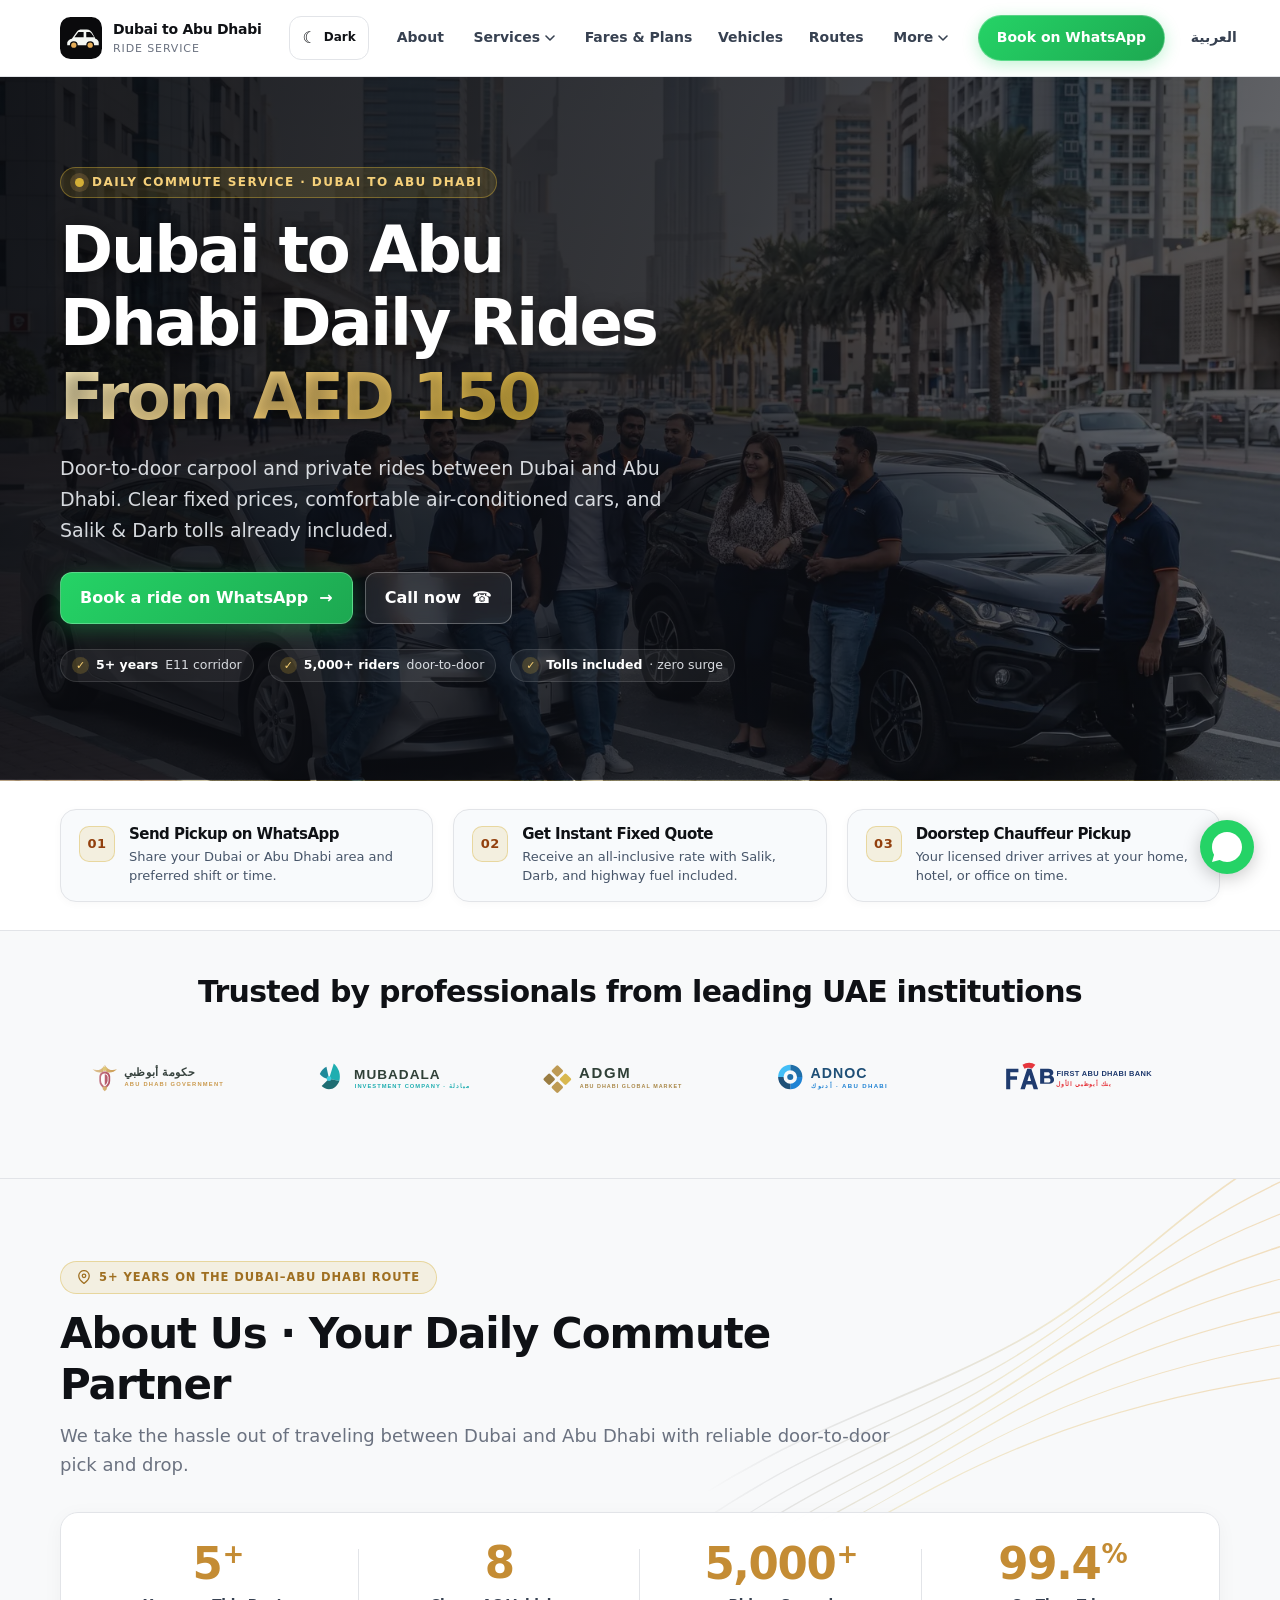
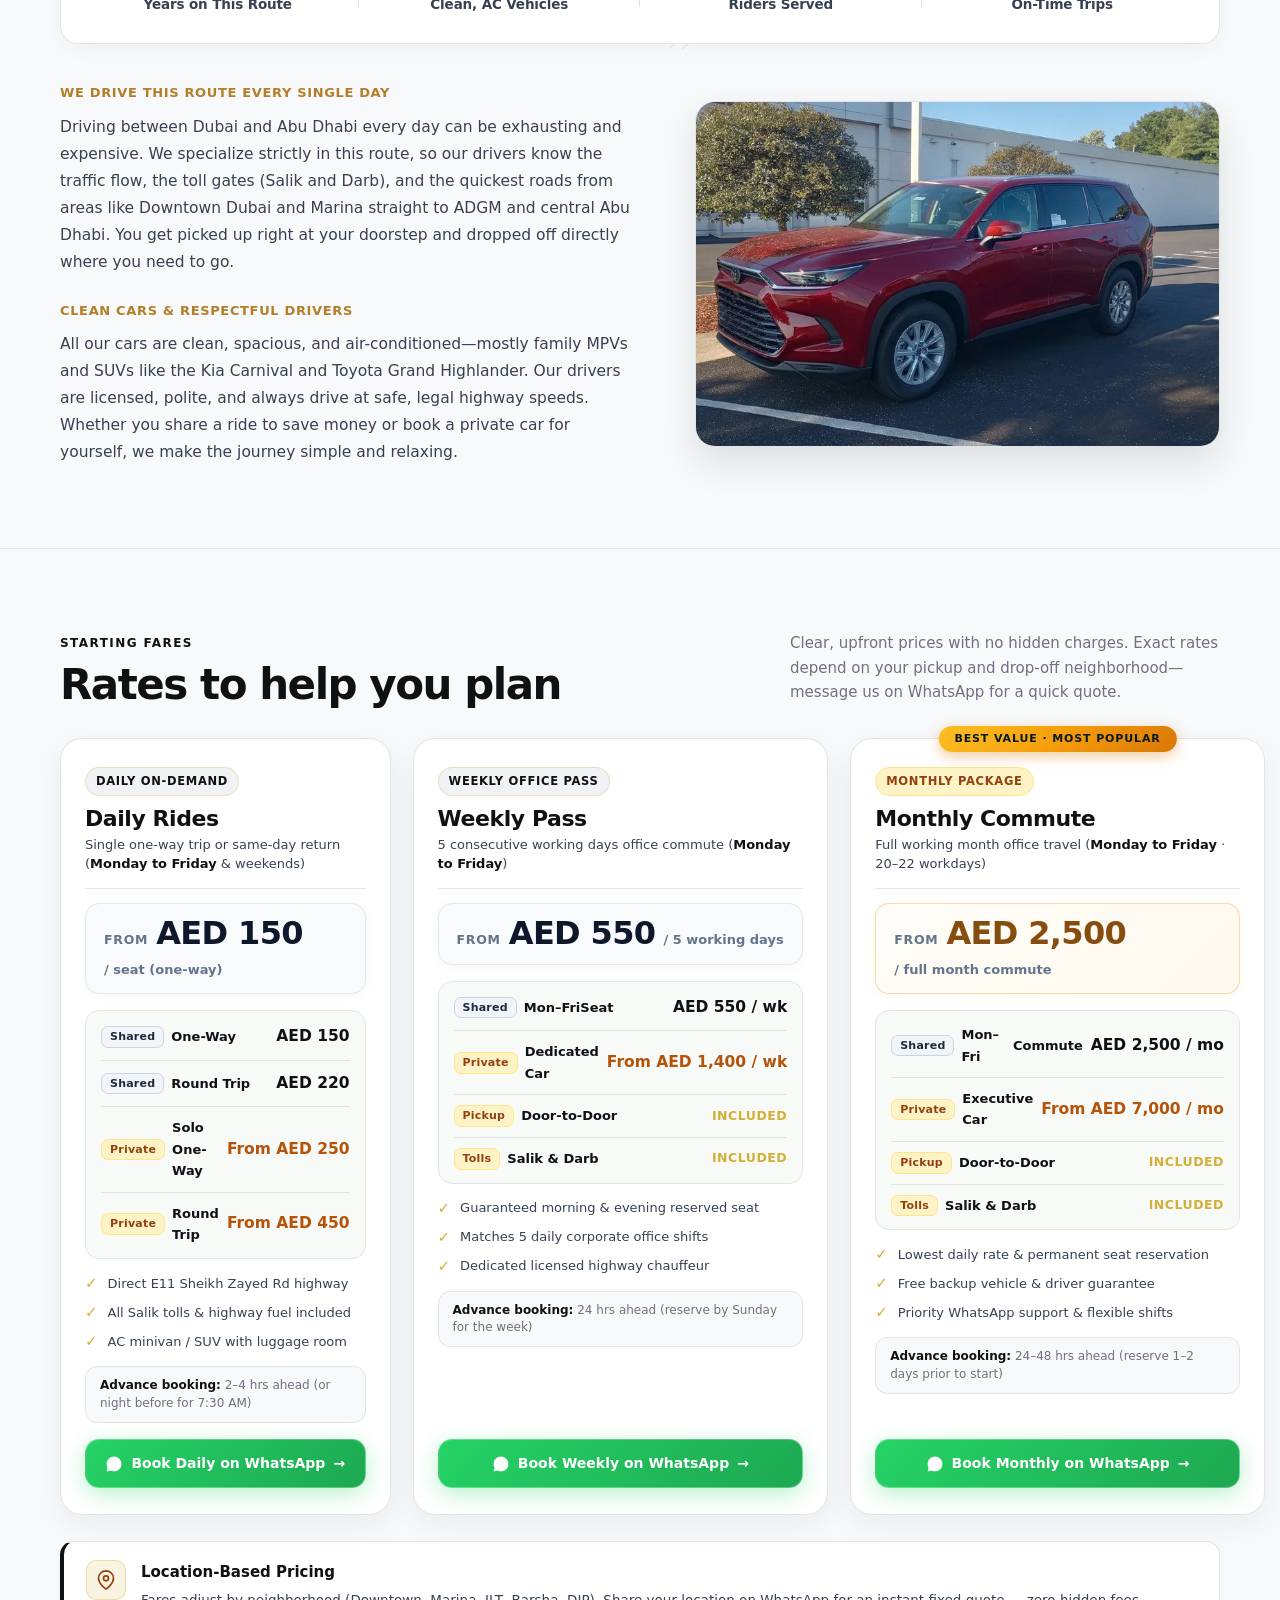
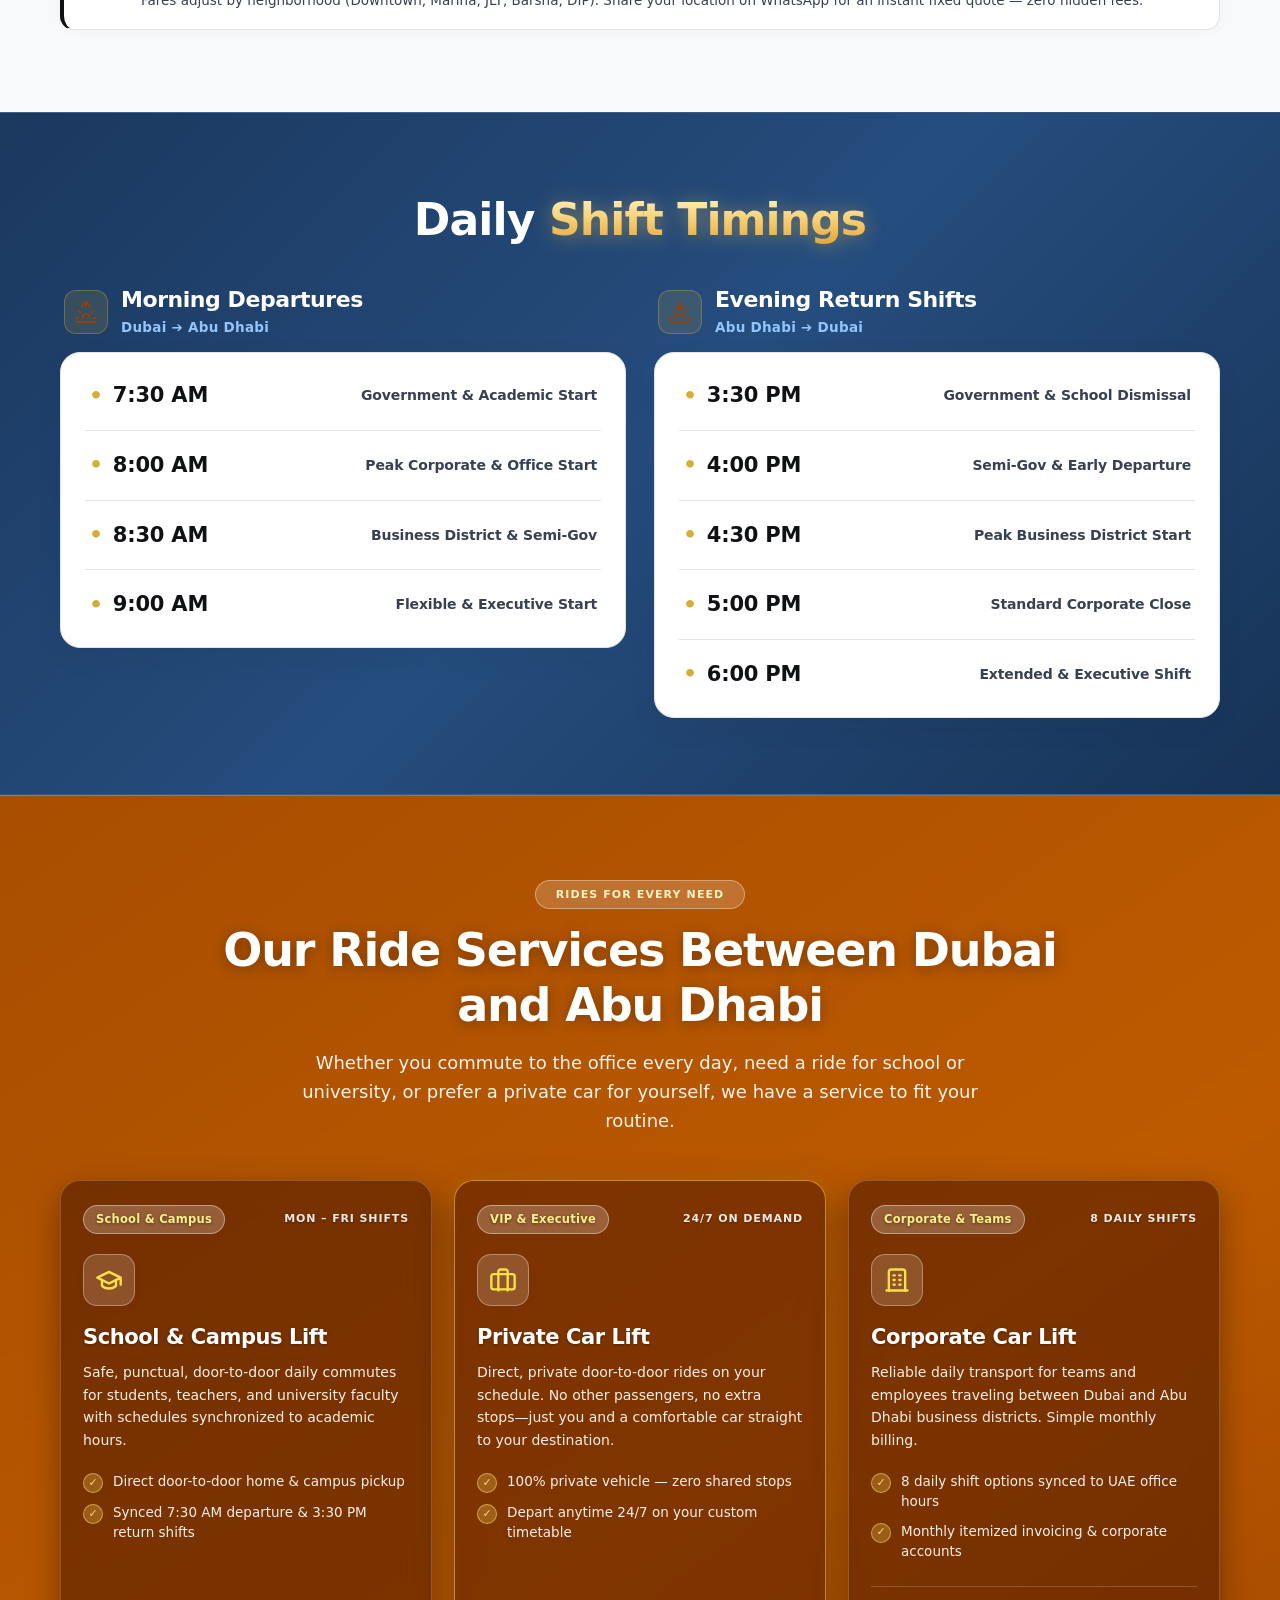
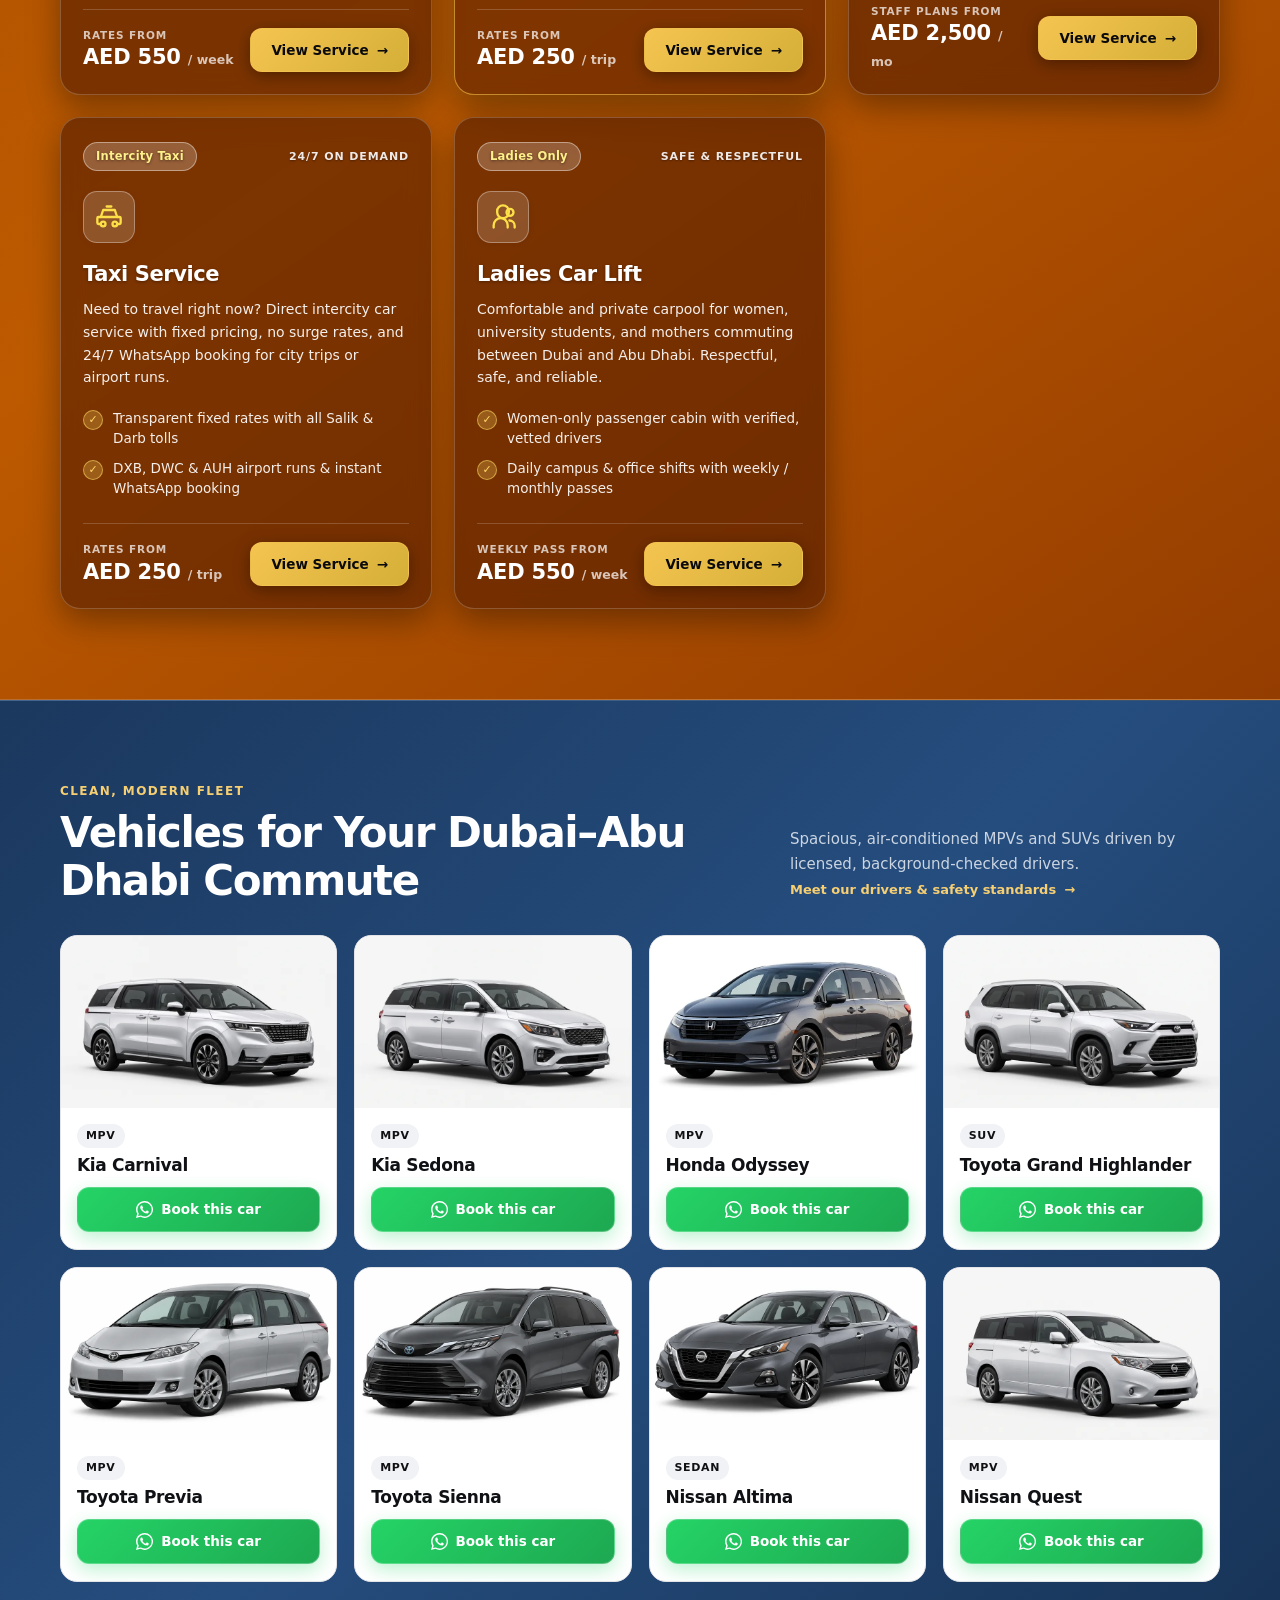
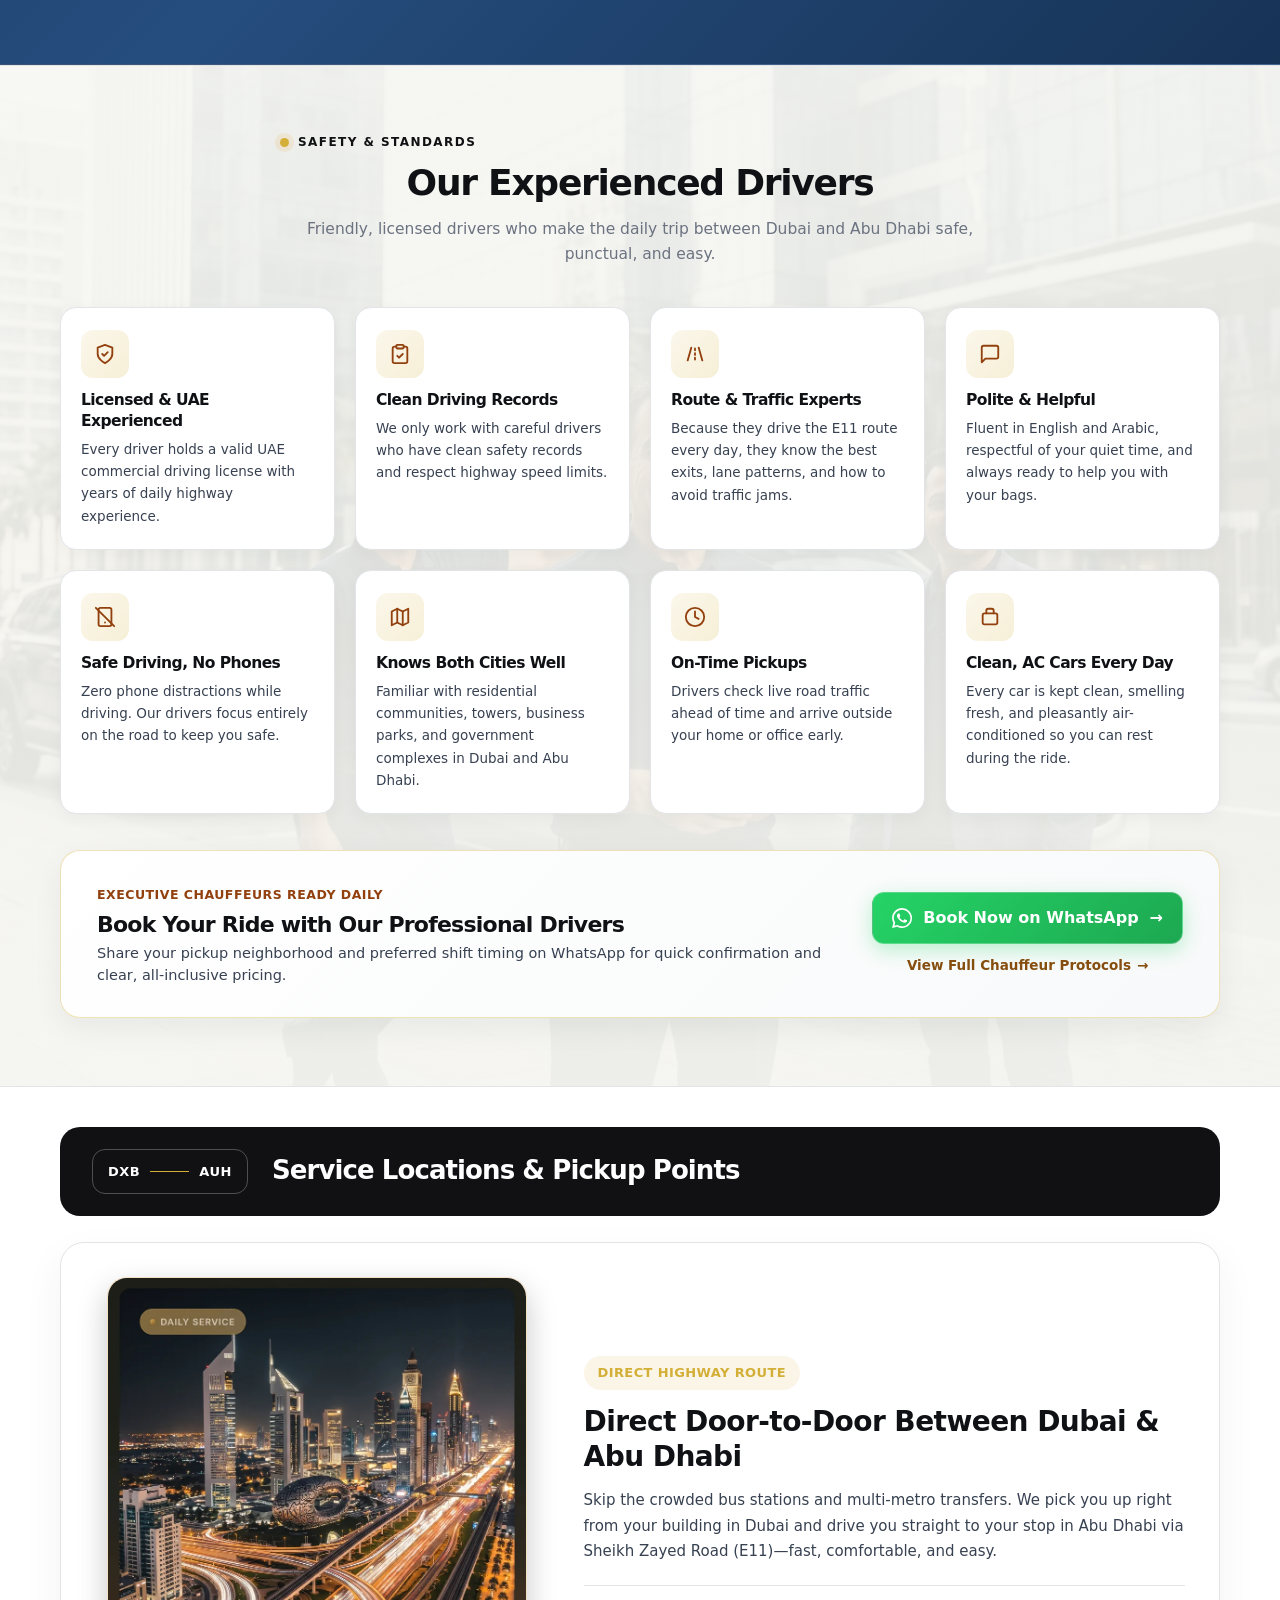
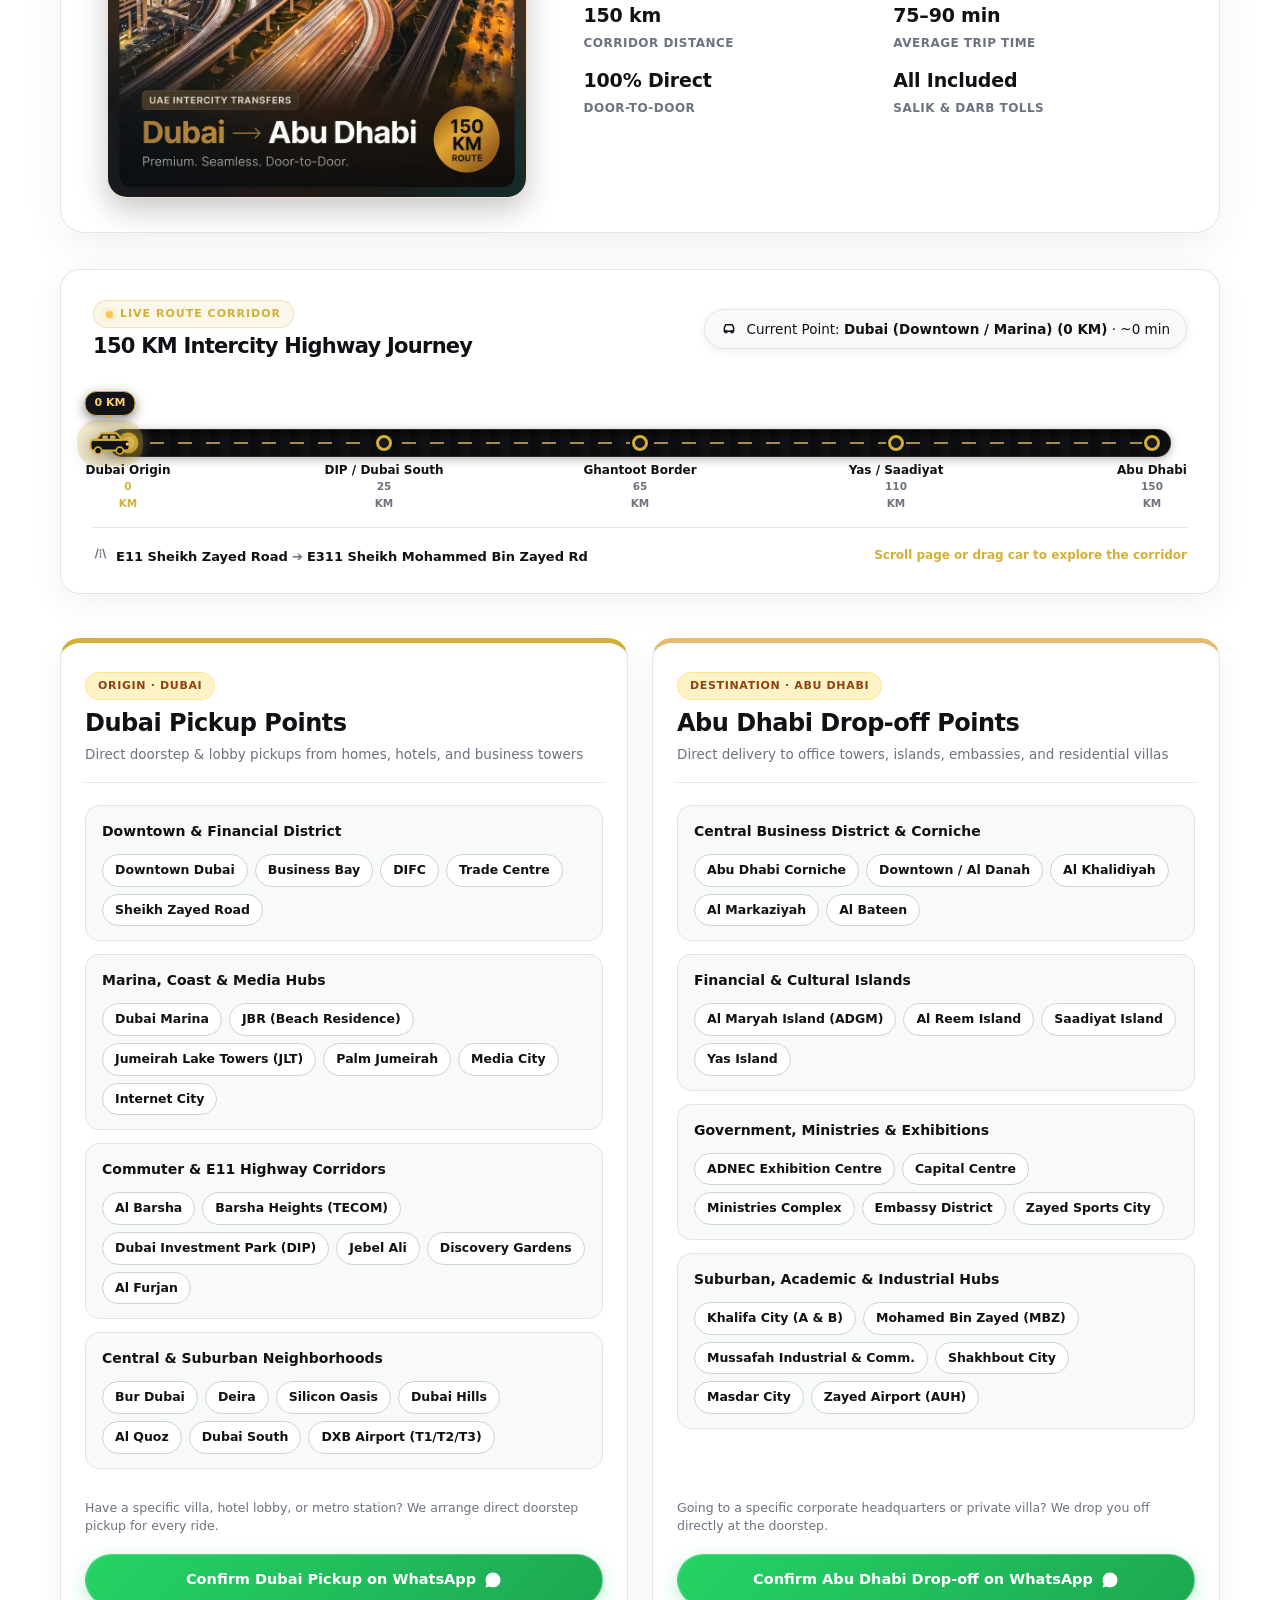
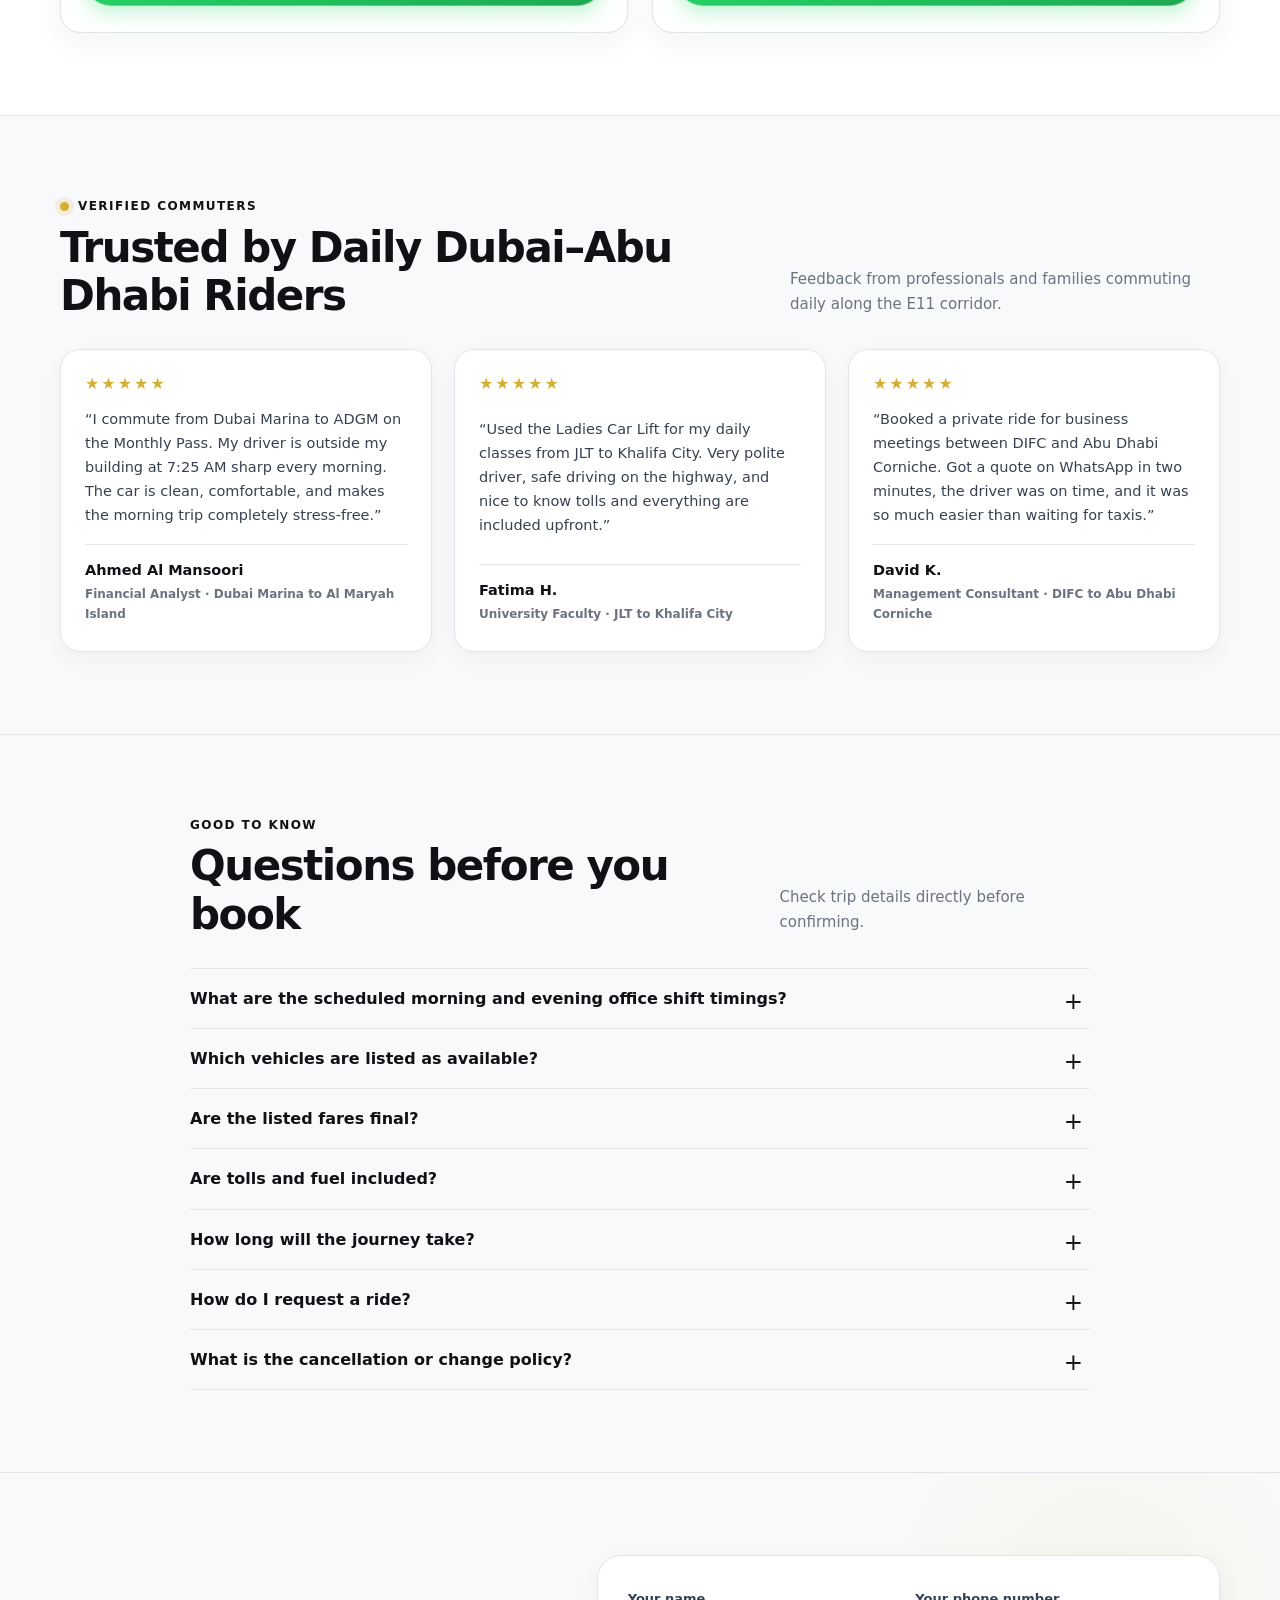
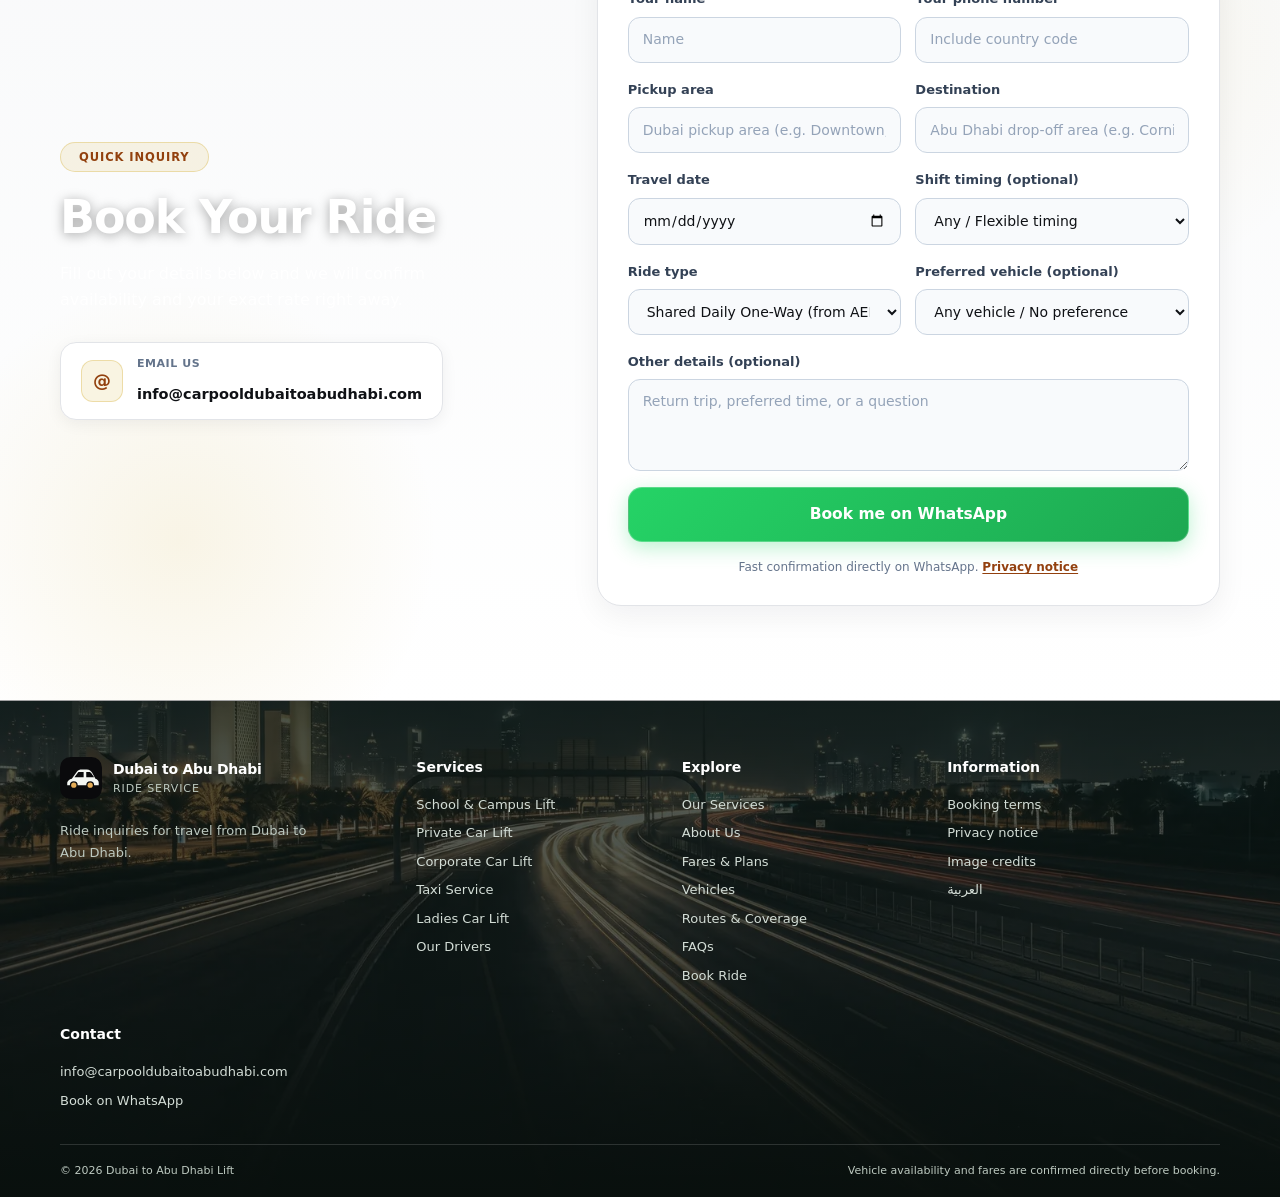
==== commit 0bc44a6e: "Update WhatsApp and phone call numbers to 03191140506 (+923191140506)" ====
--- a/about.html
+++ b/about.html
@@ -30,7 +30,7 @@
     "@type": "LocalBusiness",
     "name": "Dubai to Abu Dhabi Lift",
     "description": "Specialized door-to-door shared carpooling and private car lift service along the Dubai-Abu Dhabi E11 corridor.",
-    "telephone": "+971501234567",
+    "telephone": "+923191140506",
     "email": "dubaitoabudhabilift@gmail.com",
     "areaServed": ["Dubai", "Abu Dhabi", "Dubai Investment Park", "Al Reem Island", "ADGM"]
   }
--- a/css/style.css
+++ b/css/style.css
@@ -209,16 +209,26 @@
   color: var(--green);
 }
 
-.main-nav .nav-cta {
-  padding: 10px 17px;
+.main-nav .nav-cta,
+html[data-theme="light"] .main-nav .nav-cta,
+html[data-theme="dark"] .main-nav .nav-cta {
+  padding: 10px 18px;
   border-radius: 999px;
-  color: var(--white);
-  background: var(--green);
-}
-
-.main-nav .nav-cta:hover {
-  color: var(--white);
-  background: var(--green-deep);
+  color: #ffffff !important;
+  background: linear-gradient(135deg, #25d366 0%, #1da851 100%) !important;
+  border: 1px solid rgba(255, 255, 255, 0.25);
+  box-shadow: 0 4px 16px rgba(37, 211, 102, 0.28);
+  font-weight: 800;
+  transition: background .2s ease, transform .2s ease, box-shadow .2s ease;
+}
+
+.main-nav .nav-cta:hover,
+html[data-theme="light"] .main-nav .nav-cta:hover,
+html[data-theme="dark"] .main-nav .nav-cta:hover {
+  color: #ffffff !important;
+  background: linear-gradient(135deg, #2ae26f 0%, #1ea753 100%) !important;
+  transform: translateY(-1px);
+  box-shadow: 0 8px 24px rgba(37, 211, 102, 0.45);
 }
 
 /* Navigation Dropdown (Desktop Only) */
@@ -553,14 +563,24 @@
   transform: none;
 }
 
-.button-primary {
-  color: var(--white);
-  background: var(--green);
-}
-
-.button-primary:hover {
-  color: var(--white);
-  background: var(--green-deep);
+.button-primary,
+html[data-theme="light"] .button-primary,
+html[data-theme="dark"] .button-primary {
+  color: #ffffff !important;
+  background: linear-gradient(135deg, #25d366 0%, #1da851 100%) !important;
+  border: 1px solid rgba(255, 255, 255, 0.25);
+  box-shadow: 0 6px 20px rgba(37, 211, 102, 0.3);
+  font-weight: 800;
+  transition: background .2s ease, transform .2s ease, box-shadow .2s ease;
+}
+
+.button-primary:hover,
+html[data-theme="light"] .button-primary:hover,
+html[data-theme="dark"] .button-primary:hover {
+  color: #ffffff !important;
+  background: linear-gradient(135deg, #2ae26f 0%, #1ea753 100%) !important;
+  transform: translateY(-2px);
+  box-shadow: 0 10px 28px rgba(37, 211, 102, 0.45);
 }
 
 .button-secondary {
@@ -1220,10 +1240,61 @@
   padding: 82px 0;
 }
 
-.vehicles-section {
-  background: linear-gradient(180deg, #f8f9fa 0%, #edf0f5 100%);
-  border-top: 1px solid var(--line);
-  border-bottom: 1px solid var(--line);
+.vehicles-section,
+html[data-theme="dark"] .vehicles-section {
+  background: linear-gradient(135deg, #050e1b 0%, #091a2e 50%, #030810 100%);
+  color: #ffffff;
+  border-top: 1px solid rgba(255, 255, 255, 0.08);
+  border-bottom: 1px solid rgba(255, 255, 255, 0.08);
+}
+
+/* Light Mode: Softer, elegant executive navy blue (gentle & balanced) */
+html[data-theme="light"] .vehicles-section {
+  background: linear-gradient(135deg, #1b385e 0%, #254d7e 50%, #173356 100%);
+  color: #ffffff;
+  border-top: 1px solid rgba(255, 255, 255, 0.14);
+  border-bottom: 1px solid rgba(255, 255, 255, 0.14);
+}
+
+.vehicles-section .section-heading h2,
+html[data-theme="dark"] .vehicles-section .section-heading h2,
+html[data-theme="light"] .vehicles-section .section-heading h2 {
+  color: #ffffff !important;
+}
+
+.vehicles-section .section-heading>p,
+html[data-theme="dark"] .vehicles-section .section-heading>p,
+html[data-theme="light"] .vehicles-section .section-heading>p {
+  color: #cbd5e1;
+}
+
+.vehicles-section .section-heading>p a.text-link {
+  color: #f7cf73;
+}
+
+.vehicles-section .eyebrow,
+html[data-theme="dark"] .vehicles-section .eyebrow,
+html[data-theme="light"] .vehicles-section .eyebrow {
+  background: none !important;
+  border: none !important;
+  box-shadow: none !important;
+  padding: 0 !important;
+  color: #f7cf73 !important;
+  font-size: 12px;
+  font-weight: 800;
+  letter-spacing: .12em;
+  text-transform: uppercase;
+  margin-bottom: 9px;
+}
+
+.vehicles-section .carousel-button {
+  background: #111a28;
+  color: #ffffff;
+  border-color: rgba(255, 255, 255, 0.2);
+}
+
+.vehicles-section .vehicle-count {
+  color: #cbd5e1;
 }
 
 .section-heading {
@@ -1350,7 +1421,9 @@
   letter-spacing: -.02em;
 }
 
-.button-vehicle-book {
+.button-vehicle-book,
+html[data-theme="light"] .button-vehicle-book,
+html[data-theme="dark"] .button-vehicle-book {
   display: inline-flex;
   width: 100%;
   min-height: 44px;
@@ -1358,22 +1431,23 @@
   justify-content: center;
   gap: 8px;
   padding: 10px 14px;
-  border: 1px solid transparent;
+  border: 1px solid rgba(255, 255, 255, 0.25) !important;
   border-radius: 12px;
   font-size: 13.5px;
-  font-weight: 700;
-  color: var(--white);
-  background: var(--green);
-  text-decoration: none;
-  cursor: pointer;
+  font-weight: 800;
+  color: #ffffff !important;
+  background: linear-gradient(135deg, #25d366 0%, #1da851 100%) !important;
+  box-shadow: 0 6px 18px rgba(37, 211, 102, 0.3) !important;
   transition: background .18s ease, transform .18s ease, box-shadow .18s ease;
 }
 
-.button-vehicle-book:hover {
-  color: var(--white);
-  background: var(--green-deep);
-  transform: translateY(-1px);
-  box-shadow: 0 6px 16px rgba(0, 0, 0, .4);
+.button-vehicle-book:hover,
+html[data-theme="light"] .button-vehicle-book:hover,
+html[data-theme="dark"] .button-vehicle-book:hover {
+  color: #ffffff !important;
+  background: linear-gradient(135deg, #2ae26f 0%, #1ea753 100%) !important;
+  transform: translateY(-2px);
+  box-shadow: 0 10px 26px rgba(37, 211, 102, 0.45) !important;
 }
 
 .button-vehicle-book:active {
@@ -1555,7 +1629,9 @@
 }
 
 /* Featured Monthly Plan Hero Price (Warm Soft Gold Glow in Light Mode) */
-.plan-overview-card.plan-featured .plan-price-hero {
+.plan-overview-card.plan-featured .plan-price-hero,
+html:not([data-theme="dark"]) .plan-overview-card.plan-featured .plan-price-hero,
+html[data-theme="light"] .plan-overview-card.plan-featured .plan-price-hero {
   background: linear-gradient(135deg, #fffdf8 0%, #fef9ee 100%);
   border: 1.5px solid rgba(212, 175, 55, 0.38);
   box-shadow: 0 2px 10px rgba(212, 175, 55, 0.08);
@@ -1756,41 +1832,40 @@
   margin-top: auto;
 }
 
-.plan-cta-btn {
+.plan-cta-btn,
+.plan-featured .plan-cta-btn,
+html[data-theme="light"] .plan-cta-btn,
+html[data-theme="light"] .plan-featured .plan-cta-btn,
+html[data-theme="dark"] .plan-cta-btn,
+html[data-theme="dark"] .plan-featured .plan-cta-btn {
   width: 100%;
   display: inline-flex;
   align-items: center;
   justify-content: center;
   gap: 8px;
+  min-height: 46px;
   padding: 12px 18px;
   border-radius: 14px;
   font-size: 14px;
-  font-weight: 750;
+  font-weight: 800;
   text-decoration: none;
-  background: linear-gradient(135deg, #18181d 0%, #0d0d10 100%);
+  background: linear-gradient(135deg, #25d366 0%, #1da851 100%) !important;
   color: #ffffff !important;
-  border: 1px solid rgba(255, 255, 255, 0.15);
-  box-shadow: 0 4px 15px rgba(0, 0, 0, 0.35);
+  border: 1px solid rgba(255, 255, 255, 0.28) !important;
+  box-shadow: 0 6px 22px rgba(37, 211, 102, 0.32) !important;
   transition: transform .18s ease, box-shadow .18s ease, background .18s ease;
 }
 
-.plan-cta-btn:hover {
+.plan-cta-btn:hover,
+.plan-featured .plan-cta-btn:hover,
+html[data-theme="light"] .plan-cta-btn:hover,
+html[data-theme="light"] .plan-featured .plan-cta-btn:hover,
+html[data-theme="dark"] .plan-cta-btn:hover,
+html[data-theme="dark"] .plan-featured .plan-cta-btn:hover {
   transform: translateY(-2px);
-  background: linear-gradient(135deg, #24242c 0%, #18181d 100%);
-  box-shadow: 0 8px 24px rgba(0, 0, 0, 0.5);
-}
-
-.plan-featured .plan-cta-btn {
-  background: linear-gradient(135deg, #f59e0b 0%, #d97706 50%, #b45309 100%);
-  color: #0a0e0c !important;
-  font-weight: 800;
-  border: 1px solid rgba(251, 191, 36, 0.6);
-  box-shadow: 0 4px 18px rgba(217, 119, 6, 0.38);
-}
-
-.plan-featured .plan-cta-btn:hover {
-  background: linear-gradient(135deg, #fbbf24 0%, #f59e0b 50%, #d97706 100%);
-  box-shadow: 0 8px 24px rgba(217, 119, 6, 0.55);
+  background: linear-gradient(135deg, #2ae26f 0%, #1ea753 100%) !important;
+  color: #ffffff !important;
+  box-shadow: 0 10px 30px rgba(37, 211, 102, 0.48) !important;
 }
 
 .plan-cta-btn .wa-btn-icon {
@@ -1856,6 +1931,18 @@
   box-shadow: 0 6px 20px rgba(0, 0, 0, 0.45);
 }
 
+html[data-theme="dark"] .plan-overview-card.plan-featured .plan-price-hero {
+  background: linear-gradient(135deg, #25221b 0%, #1c1a15 100%);
+  background-image: linear-gradient(135deg, #25221b 0%, #1c1a15 100%) !important;
+  border: 1.5px solid rgba(245, 196, 81, 0.45);
+  box-shadow: 0 4px 16px rgba(0, 0, 0, 0.35), 0 0 14px rgba(245, 196, 81, 0.08);
+}
+
+html[data-theme="dark"] .plan-overview-card.plan-featured:hover .plan-price-hero {
+  border-color: #f7cf73;
+  box-shadow: 0 6px 22px rgba(0, 0, 0, 0.45), 0 0 20px rgba(247, 207, 115, 0.18);
+}
+
 html[data-theme="dark"] .plan-price-from {
   color: #e5c378;
 }
@@ -1937,30 +2024,7 @@
   color: #ffffff;
 }
 
-html[data-theme="dark"] .plan-cta-btn {
-  background: linear-gradient(135deg, #24242c 0%, #151518 100%);
-  color: #ffffff !important;
-  border-color: rgba(255, 255, 255, 0.15);
-  box-shadow: 0 4px 15px rgba(0, 0, 0, 0.45);
-}
-
-html[data-theme="dark"] .plan-cta-btn:hover {
-  background: linear-gradient(135deg, #32323c 0%, #1f1f24 100%);
-  box-shadow: 0 8px 24px rgba(0, 0, 0, 0.6);
-}
-
-html[data-theme="dark"] .plan-featured .plan-cta-btn {
-  background: linear-gradient(135deg, #f59e0b 0%, #d97706 50%, #b45309 100%);
-  color: #0a0e0c !important;
-  font-weight: 800;
-  border-color: rgba(251, 191, 36, 0.6);
-  box-shadow: 0 4px 18px rgba(217, 119, 6, 0.38);
-}
-
-html[data-theme="dark"] .plan-featured .plan-cta-btn:hover {
-  background: linear-gradient(135deg, #fbbf24 0%, #f59e0b 50%, #d97706 100%);
-  box-shadow: 0 8px 24px rgba(217, 119, 6, 0.55);
-}
+/* Unified WhatsApp Booking CTA on Plan Cards across themes */
 
 @media (max-width: 960px) {
   .commute-plans-grid {
@@ -2002,14 +2066,25 @@
   background: var(--paper);
 }
 
-/* Dedicated Commuter Shift Timings Section (Light Mode Base) */
-.shift-section {
+/* Dedicated Commuter Shift Timings Section (Midnight Blue Theme) */
+.shift-section,
+html[data-theme="dark"] .shift-section {
   padding: 82px 0 76px;
-  background: linear-gradient(180deg, #f8f9fa 0%, #edf0f5 100%);
-  color: var(--ink);
+  background: linear-gradient(135deg, #050e1b 0%, #091a2e 50%, #030810 100%);
+  color: #ffffff;
   position: relative;
-  border-top: 1px solid var(--line);
-  border-bottom: 1px solid var(--line);
+  border-top: 1px solid rgba(255, 255, 255, 0.08);
+  border-bottom: 1px solid rgba(255, 255, 255, 0.08);
+}
+
+/* Light Mode: Softer, elegant executive navy blue (gentle & balanced) */
+html[data-theme="light"] .shift-section {
+  padding: 82px 0 76px;
+  background: linear-gradient(135deg, #1b385e 0%, #254d7e 50%, #173356 100%);
+  color: #ffffff;
+  position: relative;
+  border-top: 1px solid rgba(255, 255, 255, 0.14);
+  border-bottom: 1px solid rgba(255, 255, 255, 0.14);
 }
 
 .shift-schedule-header {
@@ -2017,20 +2092,25 @@
   margin-bottom: 40px;
 }
 
-.shift-schedule-header h2 {
+.shift-schedule-header h2,
+html[data-theme="dark"] .shift-schedule-header h2,
+html[data-theme="light"] .shift-schedule-header h2 {
   font-size: clamp(30px, 3.8vw, 44px);
   font-weight: 850;
-  color: var(--ink);
+  color: #ffffff !important;
   letter-spacing: -.02em;
   margin: 0;
   text-shadow: none;
 }
 
-.shift-schedule-header h2 .shift-title-gold {
-  color: #0284c7;
-  background: linear-gradient(180deg, #0284c7 0%, #0369a1 100%);
+.shift-schedule-header h2 .shift-title-gold,
+html[data-theme="dark"] .shift-schedule-header h2 .shift-title-gold,
+html[data-theme="light"] .shift-schedule-header h2 .shift-title-gold {
+  color: #f7cf73;
+  background: linear-gradient(180deg, #fff3c4 0%, #f7cf73 50%, #e2a537 100%);
   -webkit-background-clip: text;
   -webkit-text-fill-color: transparent;
+  filter: drop-shadow(0 2px 10px rgba(245, 196, 81, 0.45));
 }
 
 .shift-columns-grid {
@@ -2065,18 +2145,26 @@
   flex-direction: column;
 }
 
-.shift-group-title {
+.shift-group-title,
+html[data-theme="dark"] .shift-group-title,
+html[data-theme="light"] .shift-group-title {
   font-size: 22px;
   font-weight: 850;
-  color: var(--ink);
+  color: #ffffff !important;
   margin: 0;
   letter-spacing: -.02em;
   line-height: 1.25;
 }
 
-.shift-group-route {
+.shift-group-icon {
+  color: #f7cf73;
+}
+
+.shift-group-route,
+html[data-theme="dark"] .shift-group-route,
+html[data-theme="light"] .shift-group-route {
   font-size: 13.5px;
-  color: #0369a1;
+  color: #93c5fd;
   font-weight: 700;
   margin-top: 3px;
   letter-spacing: .02em;
@@ -4928,19 +5016,19 @@
 html[data-theme="dark"] .main-nav .nav-cta,
 html[data-theme="dark"] .button-primary,
 html[data-theme="dark"] .button-vehicle-book {
-  color: #0a0e0c !important;
-  background: linear-gradient(135deg, #f59e0b 0%, #d97706 100%);
+  color: #ffffff !important;
+  background: linear-gradient(135deg, #25d366 0%, #1da851 100%) !important;
   font-weight: 800;
-  box-shadow: 0 4px 18px rgba(217, 119, 6, 0.35);
-  border: 1px solid rgba(251, 191, 36, 0.5);
+  box-shadow: 0 4px 18px rgba(37, 211, 102, 0.35);
+  border: 1px solid rgba(255, 255, 255, 0.25);
 }
 
 html[data-theme="dark"] .main-nav .nav-cta:hover,
 html[data-theme="dark"] .button-primary:hover,
 html[data-theme="dark"] .button-vehicle-book:hover {
-  color: #000 !important;
-  background: linear-gradient(135deg, #fbbf24 0%, #f59e0b 100%);
-  box-shadow: 0 6px 24px rgba(217, 119, 6, 0.55);
+  color: #ffffff !important;
+  background: linear-gradient(135deg, #2ae26f 0%, #1ea753 100%) !important;
+  box-shadow: 0 6px 24px rgba(37, 211, 102, 0.55);
 }
 
 html[data-theme="dark"] .hero {
@@ -5925,12 +6013,14 @@
 /* ==========================================================================
    OUR SERVICES OVERVIEW SECTION (LIGHT MODE BASE: REFINED LUXURY CARDS)
    ========================================================================== */
-.services-overview-section {
+.services-overview-section,
+html[data-theme="dark"] .services-overview-section,
+html[data-theme="light"] .services-overview-section {
   padding: 84px 0 90px;
-  background: linear-gradient(180deg, #f8f9fa 0%, #edf0f5 100%);
-  border-top: 1px solid var(--line);
-  border-bottom: 1px solid var(--line);
-  color: var(--ink);
+  background: linear-gradient(145deg, #a84e00 0%, #bd5a00 50%, #943d00 100%);
+  border-top: 1px solid rgba(255, 255, 255, 0.18);
+  border-bottom: 1px solid rgba(255, 255, 255, 0.18);
+  color: #ffffff;
   position: relative;
 }
 
@@ -5958,19 +6048,31 @@
   display: none;
 }
 
-.services-overview-header h2 {
+.services-overview-header h2,
+html[data-theme="dark"] .services-overview-header h2,
+html[data-theme="light"] .services-overview-header h2 {
   font-size: clamp(30px, 4vw, 46px);
-  color: var(--ink) !important;
+  color: #ffffff !important;
   font-weight: 850;
   letter-spacing: -.025em;
   line-height: 1.2;
   margin: 0 0 16px;
-  text-shadow: none;
-}
-
-.services-overview-lead {
+  text-shadow: 0 2px 14px rgba(0, 0, 0, 0.3);
+}
+
+.services-overview-header .eyebrow,
+html[data-theme="dark"] .services-overview-header .eyebrow,
+html[data-theme="light"] .services-overview-header .eyebrow {
+  background: rgba(255, 255, 255, 0.18);
+  color: #fff3c4;
+  border: 1px solid rgba(255, 255, 255, 0.35);
+}
+
+.services-overview-lead,
+html[data-theme="dark"] .services-overview-lead,
+html[data-theme="light"] .services-overview-lead {
   font-size: clamp(16px, 1.8vw, 18px);
-  color: var(--ink-soft);
+  color: rgba(255, 255, 255, 0.92);
   line-height: 1.6;
   margin: 0 auto;
   max-width: 720px;
@@ -5983,37 +6085,49 @@
   align-items: stretch;
 }
 
-/* Light Mode: Crisp, Elegant White Luxury Cards */
-.service-preview-card {
-  background: #ffffff;
-  border: 1px solid var(--line);
+/* Services Cards: Glassmorphism over Rich Orange with Amber/Orange Hover */
+.service-preview-card,
+html[data-theme="dark"] .service-preview-card,
+html[data-theme="light"] .service-preview-card {
+  background: rgba(80, 28, 0, 0.6);
+  backdrop-filter: blur(12px);
+  -webkit-backdrop-filter: blur(12px);
+  border: 1px solid rgba(255, 255, 255, 0.2);
   border-radius: 20px;
   padding: 24px 22px 22px;
   display: flex;
   flex-direction: column;
   position: relative;
-  box-shadow: 0 8px 24px rgba(15, 23, 42, 0.05);
-  transition: transform .25s cubic-bezier(0.16, 1, 0.3, 1), box-shadow .25s ease, border-color .25s ease;
+  box-shadow: 0 12px 32px rgba(0, 0, 0, 0.35);
+  transition: transform .25s cubic-bezier(0.16, 1, 0.3, 1), box-shadow .25s ease, border-color .25s ease, background .25s ease;
   overflow: hidden;
 }
 
-.service-preview-card:hover {
+.service-preview-card:hover,
+html[data-theme="dark"] .service-preview-card:hover,
+html[data-theme="light"] .service-preview-card:hover {
   transform: translateY(-5px);
-  box-shadow: 0 16px 36px rgba(15, 23, 42, 0.1);
-  border-color: rgba(212, 175, 55, 0.45);
-}
-
-/* Featured VIP Service Card (Private Car Lift) - radiant warm gold accent border in Light Mode */
-.service-preview-card.service-featured {
-  background: #ffffff;
-  border: 1.5px solid rgba(212, 175, 55, 0.6);
-  box-shadow: 0 10px 30px rgba(212, 175, 55, 0.12), 0 0 16px rgba(212, 175, 55, 0.06);
-}
-
-.service-preview-card.service-featured:hover {
+  background: rgba(110, 40, 0, 0.85);
+  box-shadow: 0 18px 45px rgba(0, 0, 0, 0.5), 0 0 24px rgba(255, 190, 60, 0.25);
+  border-color: rgba(255, 220, 100, 0.75);
+}
+
+/* Featured VIP Service Card (Private Car Lift) */
+.service-preview-card.service-featured,
+html[data-theme="dark"] .service-preview-card.service-featured,
+html[data-theme="light"] .service-preview-card.service-featured {
+  background: rgba(105, 40, 0, 0.72);
+  border: 1.5px solid rgba(255, 210, 80, 0.55);
+  box-shadow: 0 14px 36px rgba(0, 0, 0, 0.4), 0 0 20px rgba(255, 190, 60, 0.2);
+}
+
+.service-preview-card.service-featured:hover,
+html[data-theme="dark"] .service-preview-card.service-featured:hover,
+html[data-theme="light"] .service-preview-card.service-featured:hover {
   transform: translateY(-5px);
-  border-color: #d4af37;
-  box-shadow: 0 18px 42px rgba(212, 175, 55, 0.22);
+  background: rgba(135, 52, 0, 0.9);
+  border-color: rgba(255, 230, 120, 0.9);
+  box-shadow: 0 18px 46px rgba(0, 0, 0, 0.55), 0 0 30px rgba(255, 200, 80, 0.35);
 }
 
 .service-card-top {
@@ -6124,29 +6238,38 @@
   border-color: #fecdd3;
 }
 
-.service-card-title {
+.service-card-title,
+html[data-theme="dark"] .service-card-title,
+html[data-theme="light"] .service-card-title {
   font-size: 21px;
   font-weight: 850;
-  color: var(--ink);
+  color: #ffffff !important;
   margin: 0 0 10px;
   letter-spacing: -.02em;
   line-height: 1.3;
-}
-
-.service-card-title a {
-  color: var(--ink);
+  text-shadow: 0 1px 3px rgba(0, 0, 0, 0.35);
+}
+
+.service-card-title a,
+html[data-theme="dark"] .service-card-title a,
+html[data-theme="light"] .service-card-title a {
+  color: #ffffff !important;
   text-decoration: none;
   transition: color .2s ease;
 }
 
-.service-preview-card:hover .service-card-title a {
-  color: #b45309;
-}
-
-.service-card-desc {
+.service-preview-card:hover .service-card-title a,
+html[data-theme="dark"] .service-preview-card:hover .service-card-title a,
+html[data-theme="light"] .service-preview-card:hover .service-card-title a {
+  color: #ffd768 !important;
+}
+
+.service-card-desc,
+html[data-theme="dark"] .service-card-desc,
+html[data-theme="light"] .service-card-desc {
   font-size: 14px;
   line-height: 1.62;
-  color: var(--ink-soft);
+  color: rgba(255, 255, 255, 0.92) !important;
   margin: 0 0 20px;
   min-height: 66px;
 }
@@ -6161,38 +6284,44 @@
   flex-grow: 1;
 }
 
-.service-card-features li {
+.service-card-features li,
+html[data-theme="dark"] .service-card-features li,
+html[data-theme="light"] .service-card-features li {
   display: flex;
   align-items: flex-start;
   gap: 10px;
   font-size: 13.5px;
-  color: var(--ink-soft);
+  color: rgba(255, 255, 255, 0.92);
   line-height: 1.48;
 }
 
-.service-card-features .feature-check {
+.service-card-features .feature-check,
+html[data-theme="dark"] .service-card-features .feature-check,
+html[data-theme="light"] .service-card-features .feature-check {
   display: inline-flex;
   align-items: center;
   justify-content: center;
   width: 20px;
   height: 20px;
   border-radius: 50%;
-  background: #f0fdf4;
-  color: #16a34a;
-  border: 1px solid #bbf7d0;
+  background: rgba(255, 212, 55, 0.2);
+  color: #ffd768;
+  border: 1px solid rgba(255, 212, 55, 0.45);
   font-size: 11px;
   font-weight: 850;
   flex-shrink: 0;
   margin-top: 1px;
 }
 
-.service-card-footer {
+.service-card-footer,
+html[data-theme="dark"] .service-card-footer,
+html[data-theme="light"] .service-card-footer {
   display: flex;
   align-items: center;
   justify-content: space-between;
   gap: 14px;
   padding-top: 18px;
-  border-top: 1px solid var(--line);
+  border-top: 1px solid rgba(255, 255, 255, 0.18);
   margin-top: auto;
 }
 
@@ -6202,30 +6331,38 @@
   line-height: 1.25;
 }
 
-.service-rate-hint .hint-label {
+.service-rate-hint .hint-label,
+html[data-theme="dark"] .service-rate-hint .hint-label,
+html[data-theme="light"] .service-rate-hint .hint-label {
   font-size: 10.5px;
   text-transform: uppercase;
   letter-spacing: .08em;
-  color: var(--muted);
+  color: rgba(255, 255, 255, 0.72);
   font-weight: 750;
   margin-bottom: 2px;
 }
 
-.service-rate-hint .hint-price {
+.service-rate-hint .hint-price,
+html[data-theme="dark"] .service-rate-hint .hint-price,
+html[data-theme="light"] .service-rate-hint .hint-price {
   font-size: 21px;
   font-weight: 850;
-  color: var(--ink);
+  color: #ffffff;
   letter-spacing: -.01em;
 }
 
-.service-rate-hint .hint-price small {
+.service-rate-hint .hint-price small,
+html[data-theme="dark"] .service-rate-hint .hint-price small,
+html[data-theme="light"] .service-rate-hint .hint-price small {
   font-size: 12.5px;
   font-weight: 600;
-  color: var(--muted);
+  color: rgba(255, 255, 255, 0.72);
   letter-spacing: normal;
 }
 
-.button-service-view {
+.button-service-view,
+html[data-theme="dark"] .button-service-view,
+html[data-theme="light"] .button-service-view {
   display: inline-flex;
   align-items: center;
   justify-content: center;
@@ -6233,20 +6370,23 @@
   padding: 10px 20px;
   border-radius: 12px;
   font-size: 13.5px;
-  font-weight: 750;
+  font-weight: 800;
   text-decoration: none;
-  background: linear-gradient(135deg, #18181d 0%, #2a2a32 100%);
-  color: #ffffff !important;
-  border: 1px solid rgba(0, 0, 0, 0.15);
-  box-shadow: 0 4px 12px rgba(0, 0, 0, 0.12);
+  background: linear-gradient(135deg, #f5c451 0%, #d4af37 100%);
+  color: #0a0a0c !important;
+  border: 1px solid rgba(245, 196, 81, 0.6);
+  box-shadow: 0 4px 16px rgba(0, 0, 0, 0.35);
   transition: background .18s ease, transform .18s ease, box-shadow .18s ease;
   white-space: nowrap;
 }
 
-.button-service-view:hover {
-  background: #000000;
+.button-service-view:hover,
+html[data-theme="dark"] .button-service-view:hover,
+html[data-theme="light"] .button-service-view:hover {
+  background: linear-gradient(135deg, #ffd978 0%, #e0bc45 100%);
+  color: #000000 !important;
   transform: translateX(3px);
-  box-shadow: 0 6px 16px rgba(0, 0, 0, 0.25);
+  box-shadow: 0 6px 20px rgba(212, 175, 55, 0.55);
 }
 
 html[dir="rtl"] .button-service-view:hover,
@@ -7184,140 +7324,11 @@
   word-break: break-word;
 }
 
-/* 2. DUAL-THEME HERO SYSTEM (Dedicated Light & Dark Palettes) */
-
-/* --- A. LIGHT MODE HERO (Default / data-theme="light") --- */
+/* 2. EXECUTIVE HIGHWAY HERO BACKDROP (Unified in Light & Dark Mode) */
 .hero,
 [dir="rtl"] .hero,
-html:not([data-theme="dark"]) .hero,
+html[data-theme="dark"] .hero,
 html[data-theme="light"] .hero {
-  background-color: #fbfbfd;
-  background-image:
-    linear-gradient(108deg,
-      rgba(255, 255, 255, 0.96) 0%,
-      rgba(255, 255, 255, 0.91) 48%,
-      rgba(255, 255, 255, 0.65) 76%,
-      rgba(255, 255, 255, 0.25) 100%),
-    url('../images/about.webp');
-  background-position: center 35%;
-  background-size: cover;
-  color: var(--ink);
-  border-bottom: 1px solid var(--line);
-}
-
-[dir="rtl"] html:not([data-theme="dark"]) .hero,
-[dir="rtl"] html[data-theme="light"] .hero {
-  background-image:
-    linear-gradient(252deg,
-      rgba(255, 255, 255, 0.96) 0%,
-      rgba(255, 255, 255, 0.91) 48%,
-      rgba(255, 255, 255, 0.65) 76%,
-      rgba(255, 255, 255, 0.25) 100%),
-    url('../images/about.webp');
-}
-
-.hero .eyebrow,
-html:not([data-theme="dark"]) .hero .eyebrow,
-html[data-theme="light"] .hero .eyebrow {
-  display: inline-flex;
-  align-items: center;
-  gap: 8px;
-  padding: 6px 14px;
-  border-radius: 999px;
-  background: rgba(212, 175, 55, 0.12);
-  border: 1px solid rgba(212, 175, 55, 0.35);
-  color: #92400e;
-  margin-bottom: 16px;
-}
-
-.hero h1,
-html:not([data-theme="dark"]) .hero h1,
-html[data-theme="light"] .hero h1 {
-  color: #0f1115;
-  text-shadow: none;
-}
-
-.hero .hero-title-gold,
-html:not([data-theme="dark"]) .hero .hero-title-gold,
-html[data-theme="light"] .hero .hero-title-gold {
-  color: #b47a16;
-  background: linear-gradient(135deg, #9a6818 0%, #c48c34 45%, #b47a16 100%);
-  -webkit-background-clip: text;
-  -webkit-text-fill-color: transparent;
-}
-
-.hero .hero-lead,
-html:not([data-theme="dark"]) .hero .hero-lead,
-html[data-theme="light"] .hero .hero-lead {
-  color: #334155;
-}
-
-.hero .button-primary {
-  background: linear-gradient(135deg, #25d366 0%, #1da851 100%);
-  color: #ffffff !important;
-  border: 1px solid rgba(255, 255, 255, 0.2);
-  box-shadow: 0 8px 24px rgba(37, 211, 102, 0.32);
-}
-
-.hero .button-primary:hover {
-  background: linear-gradient(135deg, #2be06e 0%, #199949 100%);
-  color: #ffffff !important;
-}
-
-.hero .button-secondary,
-html:not([data-theme="dark"]) .hero .button-secondary,
-html[data-theme="light"] .hero .button-secondary {
-  background: #ffffff;
-  color: #0f1115;
-  border: 1px solid var(--line);
-  box-shadow: 0 2px 8px rgba(15, 23, 42, 0.05);
-}
-
-.hero .button-secondary:hover,
-html:not([data-theme="dark"]) .hero .button-secondary:hover,
-html[data-theme="light"] .hero .button-secondary:hover {
-  background: #f8fafc;
-  border-color: #d4af37;
-  color: #0f1115;
-}
-
-.hero .hero-points,
-html:not([data-theme="dark"]) .hero .hero-points,
-html[data-theme="light"] .hero .hero-points {
-  color: #334155;
-  gap: 8px 14px;
-}
-
-.hero .hero-points li,
-html:not([data-theme="dark"]) .hero .hero-points li,
-html[data-theme="light"] .hero .hero-points li {
-  background: rgba(255, 255, 255, 0.88);
-  border: 1px solid var(--line);
-  padding: 5px 11px;
-  border-radius: 999px;
-  font-size: 12.5px;
-  color: #334155;
-}
-
-.hero .hero-points li strong,
-html:not([data-theme="dark"]) .hero .hero-points li strong,
-html[data-theme="light"] .hero .hero-points li strong {
-  color: #0f1115;
-}
-
-.hero .hero-points li span,
-html:not([data-theme="dark"]) .hero .hero-points li span,
-html[data-theme="light"] .hero .hero-points li span {
-  background: rgba(212, 175, 55, 0.18);
-  color: #92400e;
-  width: 17px;
-  height: 17px;
-  font-size: 11px;
-}
-
-/* --- B. DARK MODE HERO (html[data-theme="dark"]) --- */
-html[data-theme="dark"] .hero,
-[dir="rtl"] html[data-theme="dark"] .hero {
   background-color: #0b0c10;
   background-image:
     linear-gradient(108deg,
@@ -7331,7 +7342,9 @@
   border-bottom: 1px solid rgba(212, 175, 55, 0.28);
 }
 
-[dir="rtl"] html[data-theme="dark"] .hero {
+[dir="rtl"] .hero,
+[dir="rtl"] html[data-theme="dark"] .hero,
+[dir="rtl"] html[data-theme="light"] .hero {
   background-image:
     linear-gradient(252deg,
       rgba(9, 10, 14, 0.92) 0%,
@@ -7340,57 +7353,104 @@
     url('../images/about.webp');
 }
 
-html[data-theme="dark"] .hero .eyebrow {
+.hero .eyebrow,
+html[data-theme="dark"] .hero .eyebrow,
+html[data-theme="light"] .hero .eyebrow {
+  display: inline-flex;
+  align-items: center;
+  gap: 8px;
+  padding: 6px 14px;
+  border-radius: 999px;
   background: rgba(212, 175, 55, 0.14);
-  border-color: rgba(212, 175, 55, 0.42);
+  border: 1px solid rgba(212, 175, 55, 0.42);
   color: #f5d07a;
-}
-
-html[data-theme="dark"] .hero h1 {
+  margin-bottom: 16px;
+}
+
+.hero h1,
+html[data-theme="dark"] .hero h1,
+html[data-theme="light"] .hero h1 {
   color: #ffffff;
   text-shadow: 0 2px 18px rgba(0, 0, 0, 0.45);
 }
 
-html[data-theme="dark"] .hero .hero-title-gold {
+.hero .hero-title-gold,
+html[data-theme="dark"] .hero .hero-title-gold,
+html[data-theme="light"] .hero .hero-title-gold {
   color: #f7cf73;
   background: linear-gradient(135deg, #fff3c4 0%, #f7cf73 48%, #d4af37 100%);
   -webkit-background-clip: text;
   -webkit-text-fill-color: transparent;
 }
 
-html[data-theme="dark"] .hero .hero-lead {
+.hero .hero-lead,
+html[data-theme="dark"] .hero .hero-lead,
+html[data-theme="light"] .hero .hero-lead {
   color: rgba(241, 245, 249, 0.88);
 }
 
-html[data-theme="dark"] .hero .button-secondary {
+.hero .button-primary {
+  background: linear-gradient(135deg, #25d366 0%, #1da851 100%);
+  color: #ffffff !important;
+  border: 1px solid rgba(255, 255, 255, 0.2);
+  box-shadow: 0 8px 24px rgba(37, 211, 102, 0.32);
+}
+
+.hero .button-primary:hover {
+  background: linear-gradient(135deg, #2be06e 0%, #199949 100%);
+  color: #ffffff !important;
+}
+
+.hero .button-secondary,
+html[data-theme="dark"] .hero .button-secondary,
+html[data-theme="light"] .hero .button-secondary {
   background: rgba(255, 255, 255, 0.09);
   color: #ffffff;
   border: 1px solid rgba(255, 255, 255, 0.28);
-}
-
-html[data-theme="dark"] .hero .button-secondary:hover {
+  backdrop-filter: blur(8px);
+  -webkit-backdrop-filter: blur(8px);
+}
+
+.hero .button-secondary:hover,
+html[data-theme="dark"] .hero .button-secondary:hover,
+html[data-theme="light"] .hero .button-secondary:hover {
   background: rgba(255, 255, 255, 0.16);
   border-color: #f7cf73;
   color: #ffffff;
 }
 
-html[data-theme="dark"] .hero .hero-points {
+.hero .hero-points,
+html[data-theme="dark"] .hero .hero-points,
+html[data-theme="light"] .hero .hero-points {
   color: rgba(241, 245, 249, 0.88);
-}
-
-html[data-theme="dark"] .hero .hero-points li {
+  gap: 8px 14px;
+}
+
+.hero .hero-points li,
+html[data-theme="dark"] .hero .hero-points li,
+html[data-theme="light"] .hero .hero-points li {
   background: rgba(255, 255, 255, 0.06);
-  border-color: rgba(255, 255, 255, 0.12);
+  border: 1px solid rgba(255, 255, 255, 0.12);
+  padding: 5px 11px;
+  border-radius: 999px;
+  font-size: 12.5px;
   color: rgba(241, 245, 249, 0.88);
 }
 
-html[data-theme="dark"] .hero .hero-points li strong {
+.hero .hero-points li strong,
+html[data-theme="dark"] .hero .hero-points li strong,
+html[data-theme="light"] .hero .hero-points li strong {
   color: #ffffff;
 }
 
-html[data-theme="dark"] .hero .hero-points li span {
+.hero .hero-points li span,
+html[data-theme="dark"] .hero .hero-points li span,
+html[data-theme="light"] .hero .hero-points li span {
   background: rgba(212, 175, 55, 0.22);
   color: #f7cf73;
+  width: 17px;
+  height: 17px;
+  font-size: 11px;
 }
 
 /* 3. DUAL-THEME HOW IT WORKS 3-STEP STRIP */
@@ -7571,65 +7631,70 @@
   border-color: rgba(212, 175, 55, 0.35);
 }
 
-/* Unify Services Pill Badges & Icons to Gold/Obsidian */
+/* High-Contrast Luminous Badges & Icons for Services Cards in Both Light & Dark Mode */
+.service-pill-badge,
 .service-pill-badge.badge-school,
 .service-pill-badge.badge-private,
 .service-pill-badge.badge-corporate,
 .service-pill-badge.badge-taxi,
-.service-pill-badge.badge-ladies {
-  background: rgba(212, 175, 55, 0.12);
-  color: #854d0e;
-  border: 1px solid rgba(212, 175, 55, 0.35);
-}
-
+.service-pill-badge.badge-ladies,
+html[data-theme="dark"] .service-pill-badge,
+html[data-theme="dark"] .service-pill-badge.badge-school,
+html[data-theme="dark"] .service-pill-badge.badge-private,
+html[data-theme="dark"] .service-pill-badge.badge-corporate,
+html[data-theme="dark"] .service-pill-badge.badge-taxi,
+html[data-theme="dark"] .service-pill-badge.badge-ladies,
+html[data-theme="light"] .service-pill-badge,
+html[data-theme="light"] .service-pill-badge.badge-school,
+html[data-theme="light"] .service-pill-badge.badge-private,
+html[data-theme="light"] .service-pill-badge.badge-corporate,
+html[data-theme="light"] .service-pill-badge.badge-taxi,
+html[data-theme="light"] .service-pill-badge.badge-ladies {
+  background: rgba(255, 255, 255, 0.22) !important;
+  color: #fef08a !important;
+  border: 1px solid rgba(255, 255, 255, 0.4) !important;
+  font-weight: 800 !important;
+  text-shadow: 0 1px 3px rgba(0, 0, 0, 0.45);
+}
+
+.service-meta-tag,
+html[data-theme="dark"] .service-meta-tag,
+html[data-theme="light"] .service-meta-tag {
+  color: rgba(255, 255, 255, 0.9) !important;
+  font-weight: 750 !important;
+  letter-spacing: .08em;
+  text-shadow: 0 1px 2px rgba(0, 0, 0, 0.35);
+}
+
+.service-card-icon-wrap,
 .service-card-icon-wrap.icon-school,
 .service-card-icon-wrap.icon-private,
 .service-card-icon-wrap.icon-corporate,
 .service-card-icon-wrap.icon-taxi,
-.service-card-icon-wrap.icon-ladies {
-  background: rgba(212, 175, 55, 0.12);
-  color: #92400e;
-  border-color: rgba(212, 175, 55, 0.32);
-}
-
-html[data-theme="dark"] .services-overview-section {
-  background: #121216;
-}
-
-html[data-theme="dark"] .service-preview-card {
-  background: #1a1a20;
-  border-color: rgba(255, 255, 255, 0.1);
-}
-
-html[data-theme="dark"] .service-preview-card.service-featured {
-  background: #1e1c18;
-  border-color: rgba(212, 175, 55, 0.55);
-}
-
-html[data-theme="dark"] .service-pill-badge.badge-school,
-html[data-theme="dark"] .service-pill-badge.badge-private,
-html[data-theme="dark"] .service-pill-badge.badge-corporate,
-html[data-theme="dark"] .service-pill-badge.badge-taxi,
-html[data-theme="dark"] .service-pill-badge.badge-ladies {
-  background: rgba(212, 175, 55, 0.15);
-  color: #f7cf73;
-  border-color: rgba(212, 175, 55, 0.35);
-}
-
+.service-card-icon-wrap.icon-ladies,
+html[data-theme="dark"] .service-card-icon-wrap,
 html[data-theme="dark"] .service-card-icon-wrap.icon-school,
 html[data-theme="dark"] .service-card-icon-wrap.icon-private,
 html[data-theme="dark"] .service-card-icon-wrap.icon-corporate,
 html[data-theme="dark"] .service-card-icon-wrap.icon-taxi,
-html[data-theme="dark"] .service-card-icon-wrap.icon-ladies {
-  background: rgba(212, 175, 55, 0.14);
-  color: #f7cf73;
-  border-color: rgba(212, 175, 55, 0.32);
-}
-
-.service-card-features .feature-check {
-  background: rgba(212, 175, 55, 0.15);
-  color: #92400e;
-  border-color: rgba(212, 175, 55, 0.38);
+html[data-theme="dark"] .service-card-icon-wrap.icon-ladies,
+html[data-theme="light"] .service-card-icon-wrap,
+html[data-theme="light"] .service-card-icon-wrap.icon-school,
+html[data-theme="light"] .service-card-icon-wrap.icon-private,
+html[data-theme="light"] .service-card-icon-wrap.icon-corporate,
+html[data-theme="light"] .service-card-icon-wrap.icon-taxi,
+html[data-theme="light"] .service-card-icon-wrap.icon-ladies {
+  background: rgba(255, 255, 255, 0.16) !important;
+  color: #fde047 !important;
+  border: 1px solid rgba(255, 255, 255, 0.32) !important;
+}
+
+.service-card-features .feature-check,
+html[data-theme="dark"] .service-card-features .feature-check,
+html[data-theme="light"] .service-card-features .feature-check {
+  background: rgba(255, 220, 100, 0.25) !important;
+  color: #ffd768 !important;
+  border: 1px solid rgba(255, 220, 100, 0.55) !important;
 }
 
 .driver-feature-icon,
@@ -8245,3 +8310,17 @@
     border: 1px solid rgba(212, 175, 55, 0.45);
   }
 }
+
+.plan-subtitle strong {
+  font-weight: 750;
+  color: var(--ink);
+}
+
+html[data-theme="dark"] .plan-subtitle strong {
+  color: #f7cf73;
+  font-weight: 750;
+}
+
+.plan-rate-type strong {
+  font-weight: 750;
+}
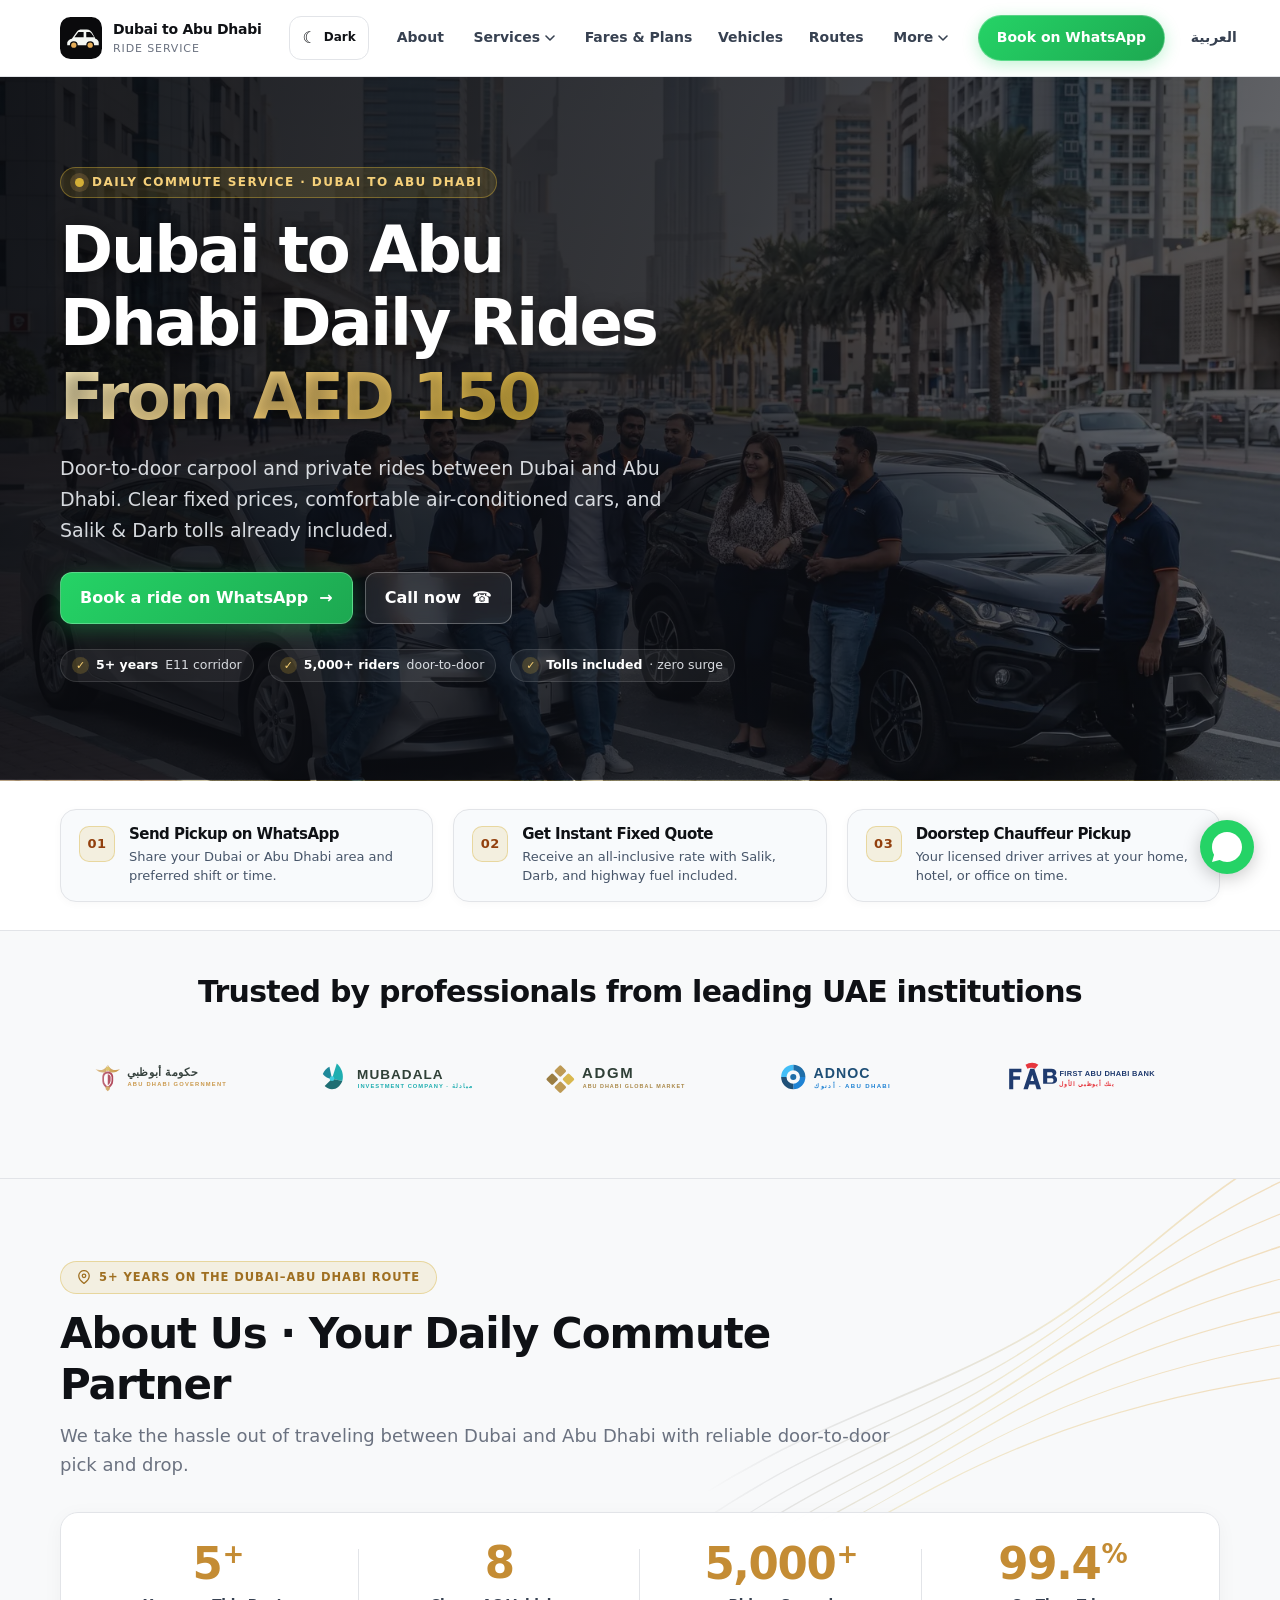
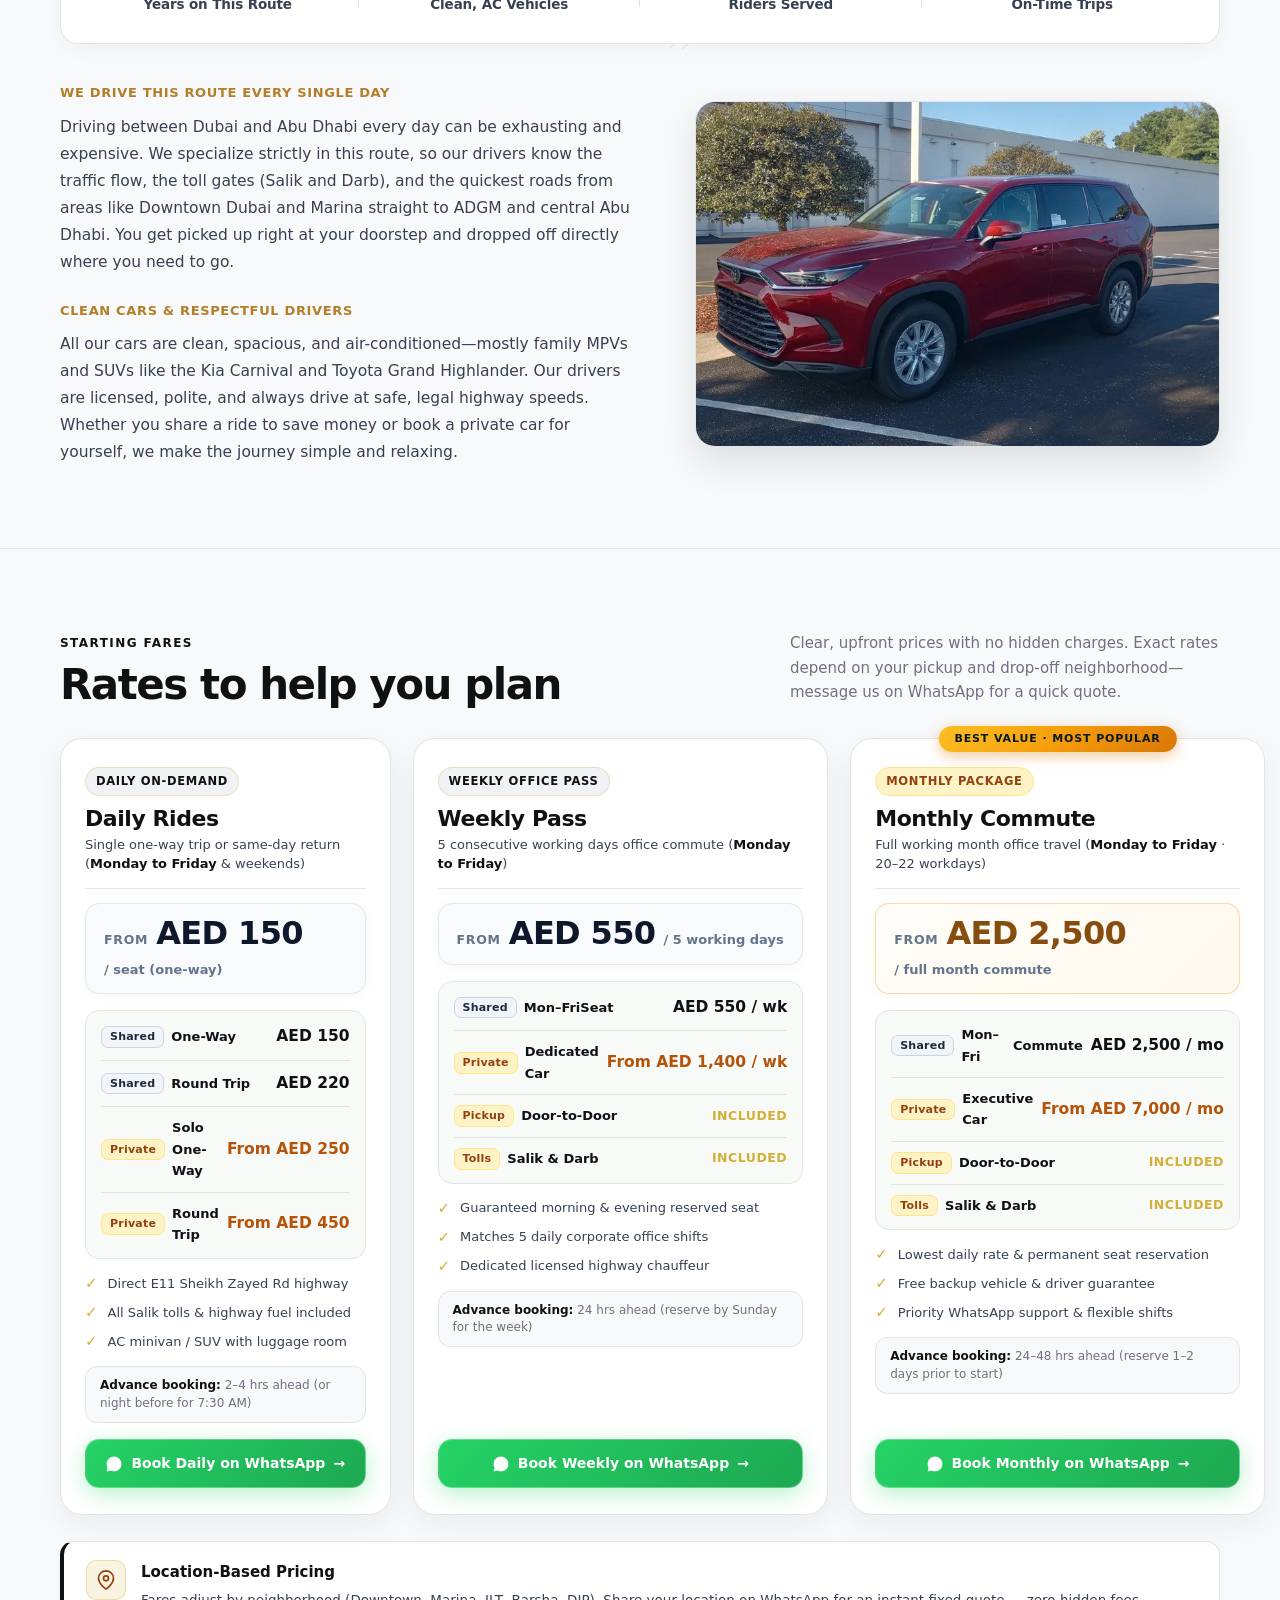
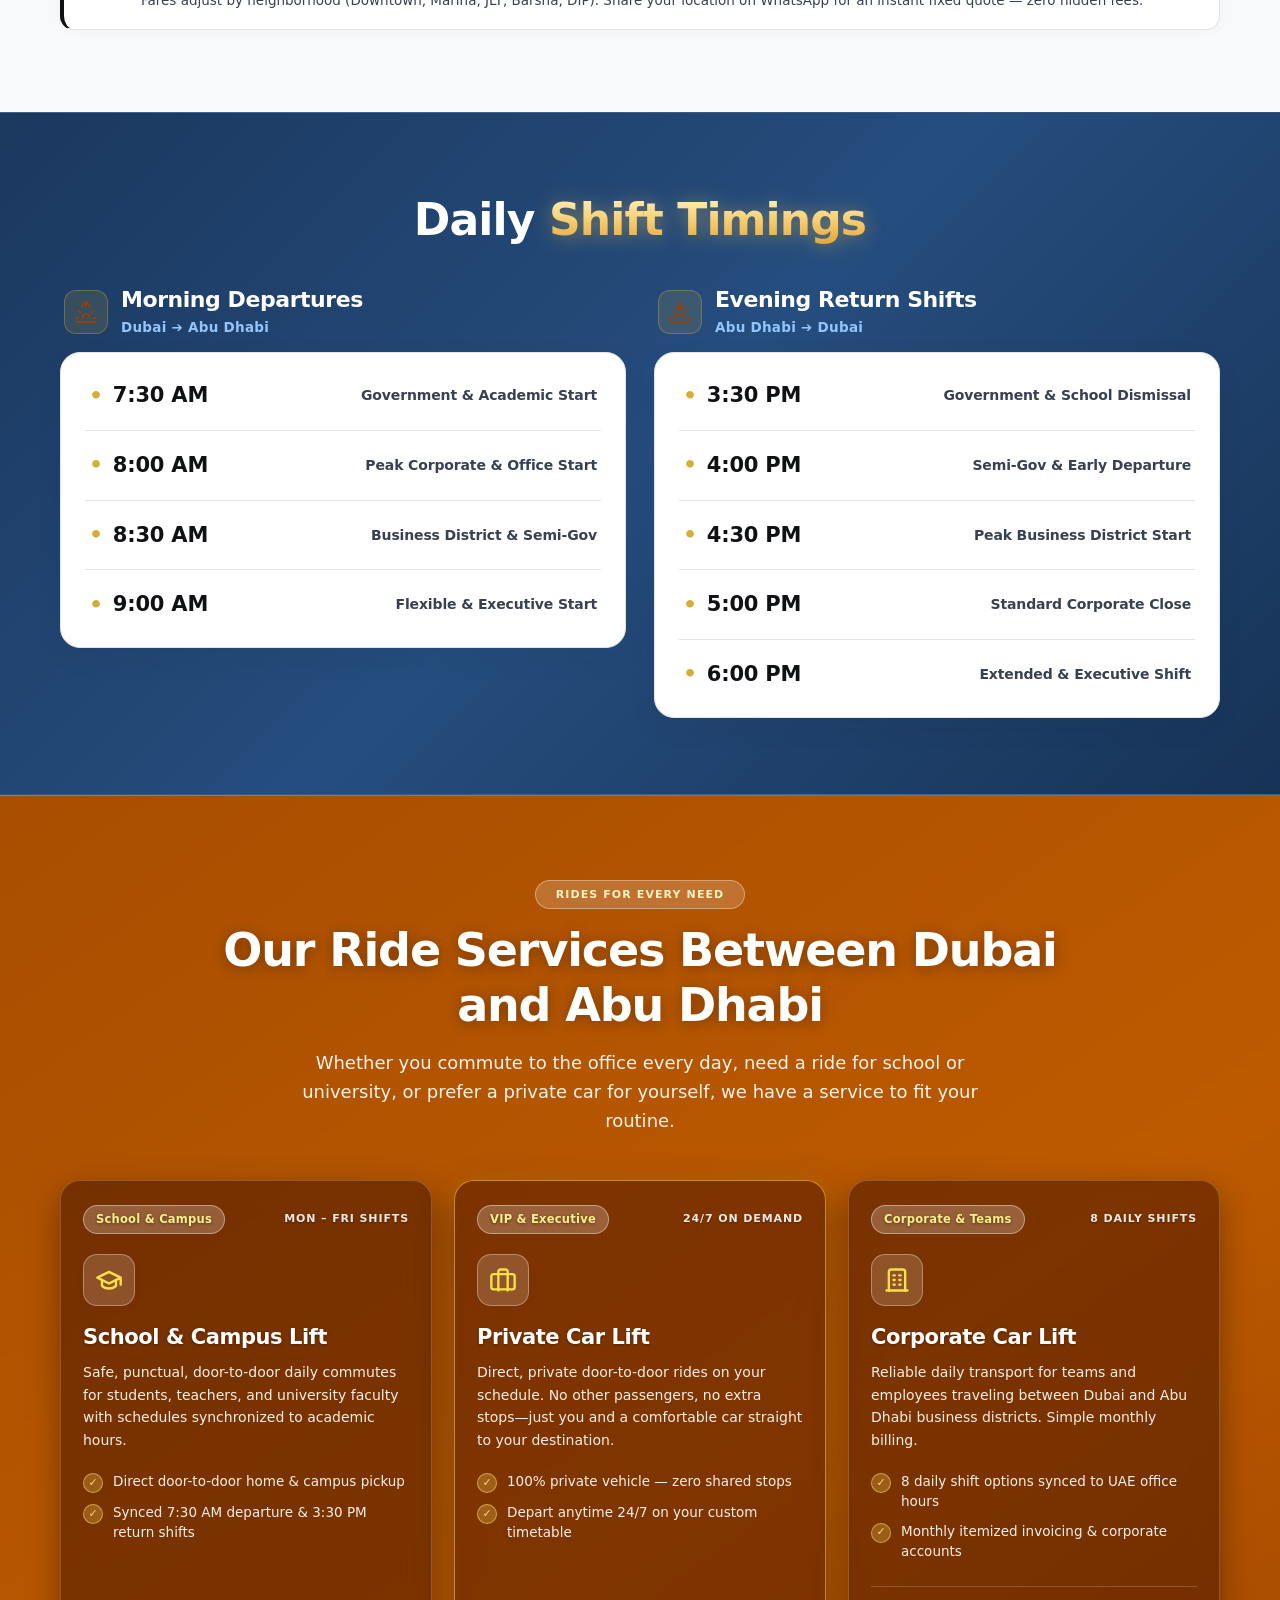
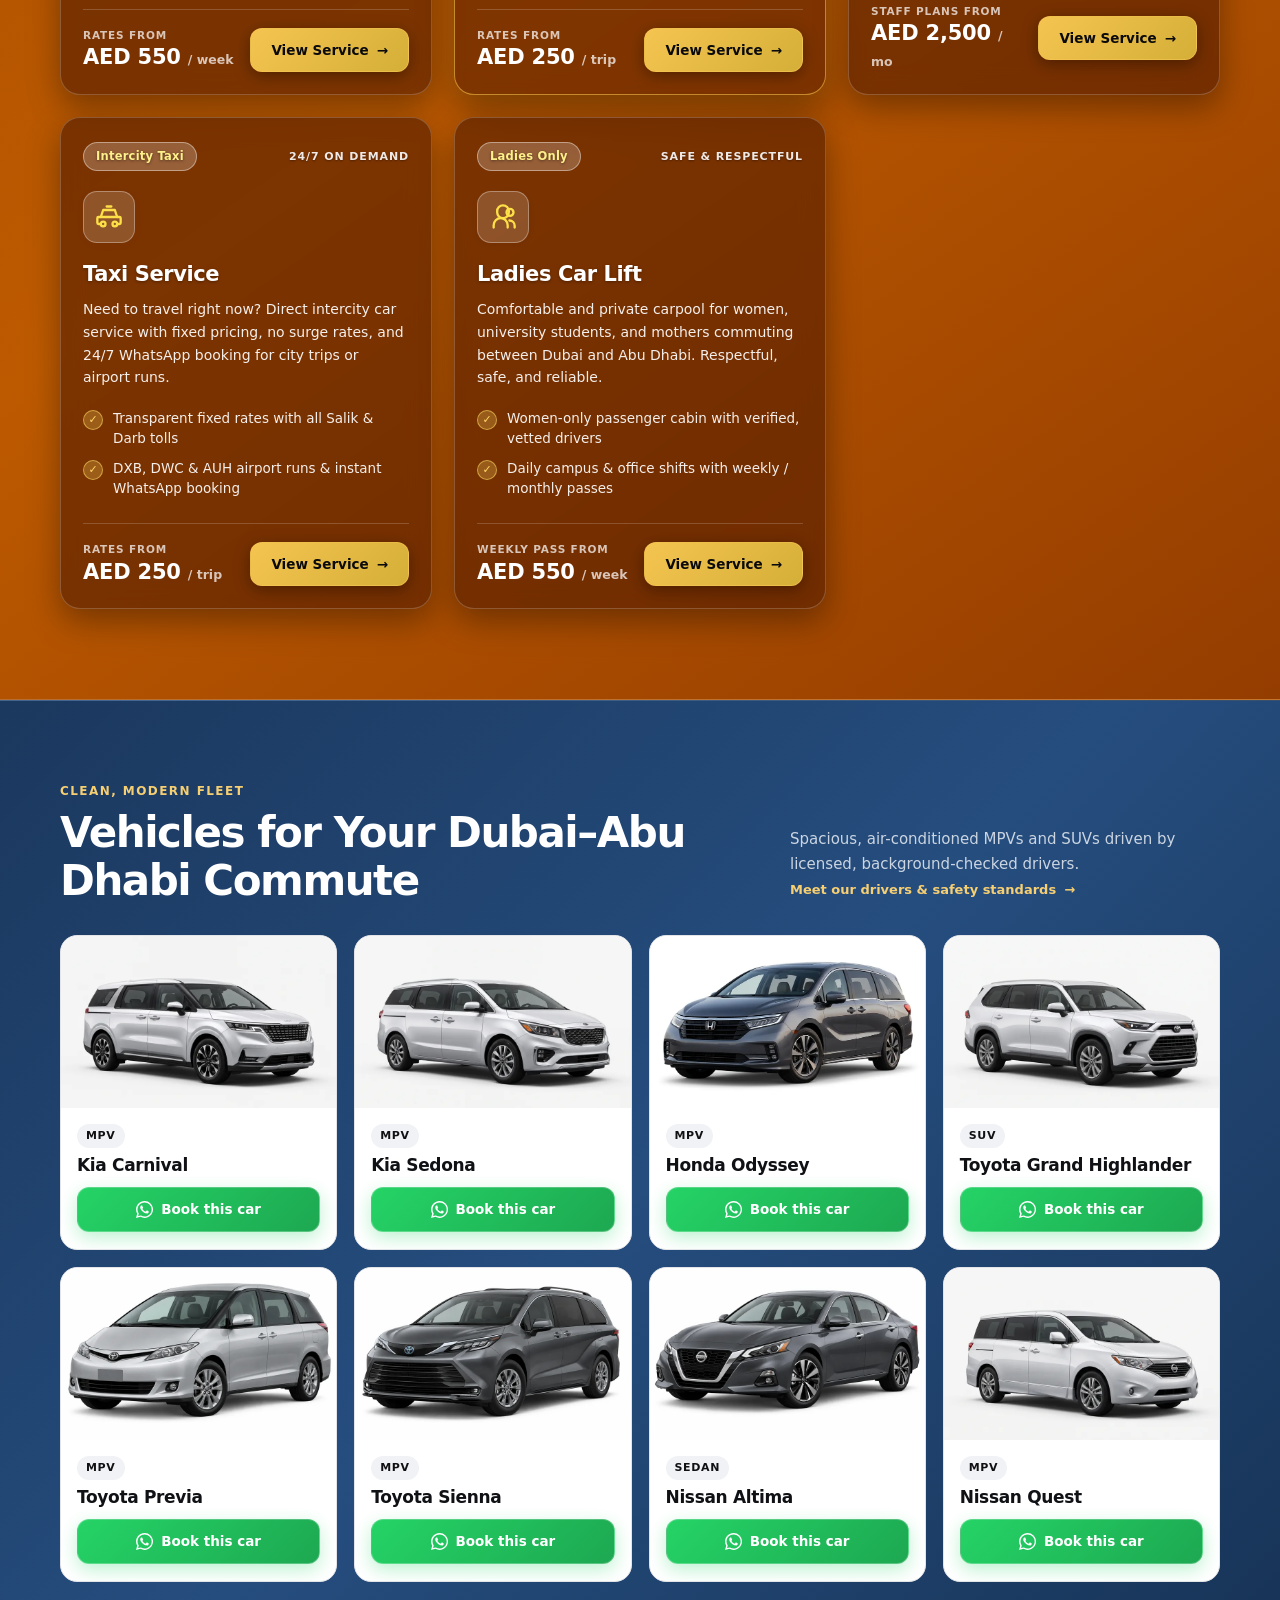
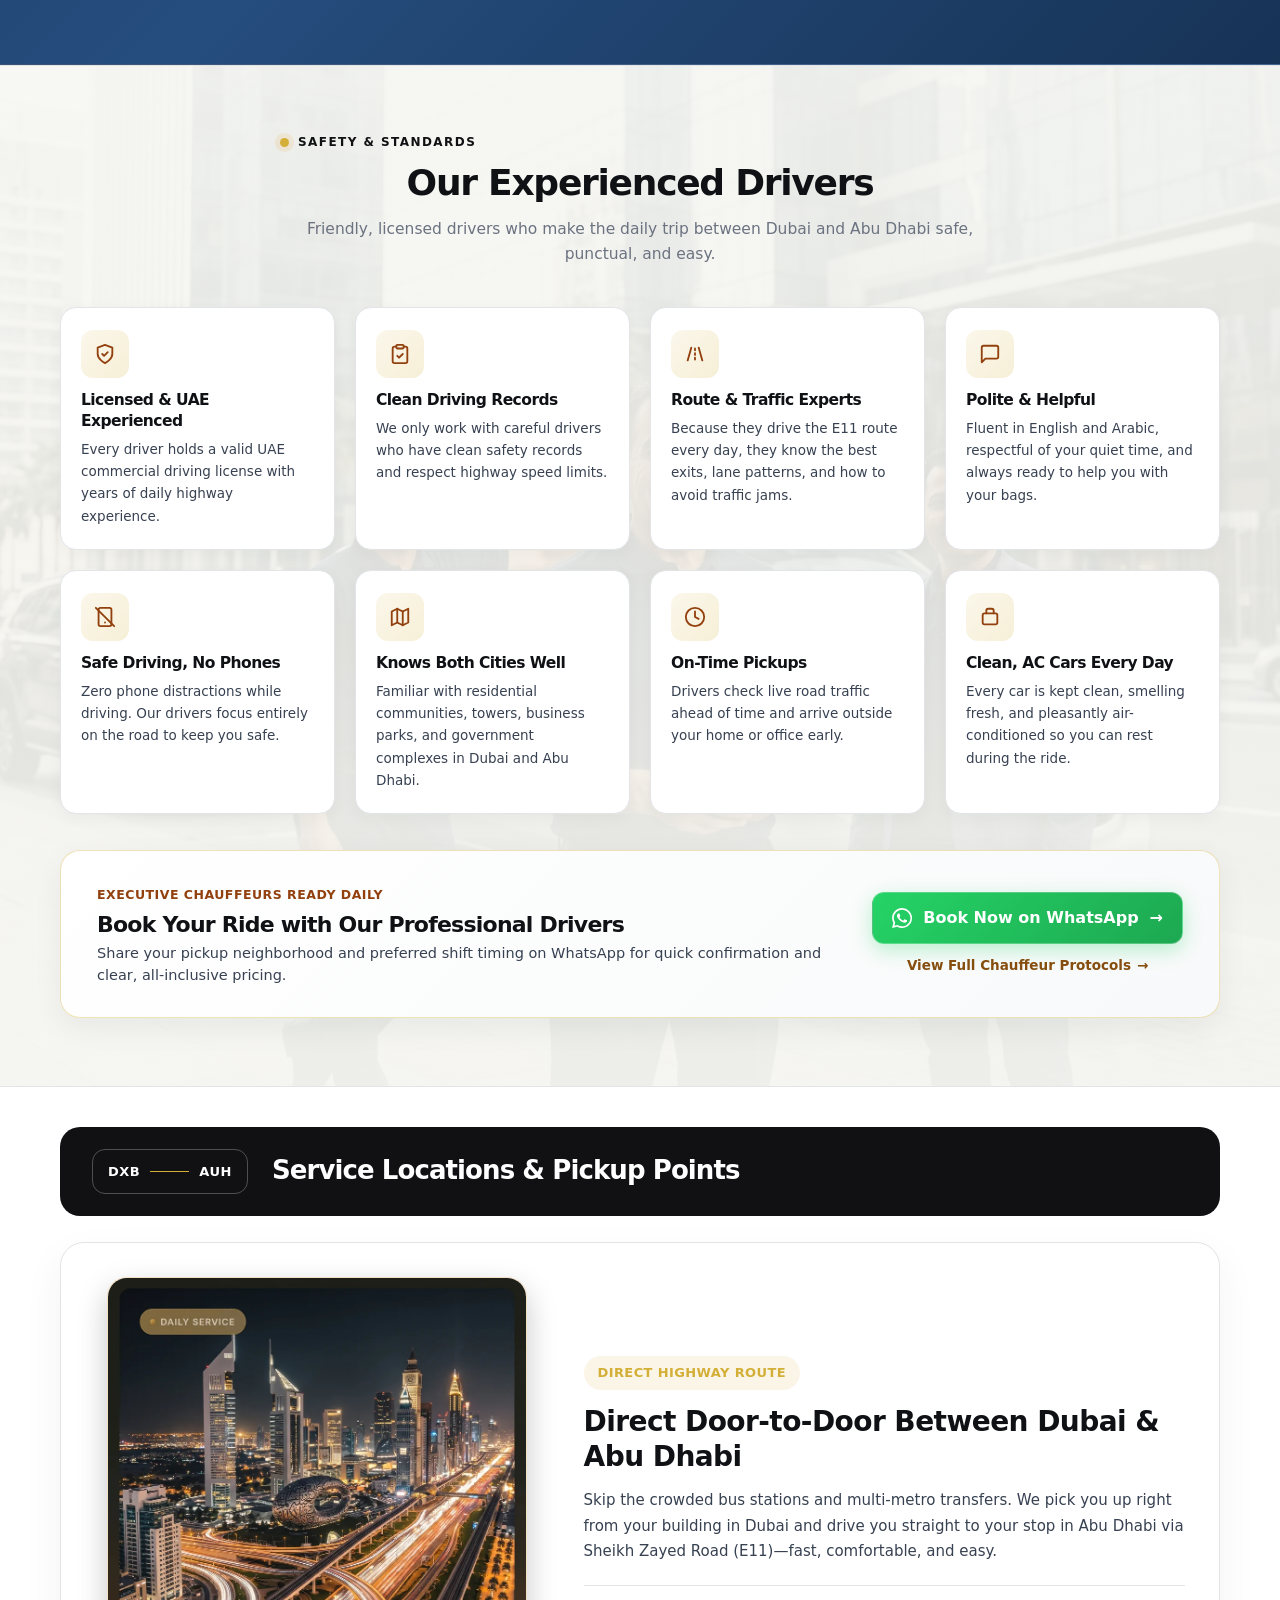
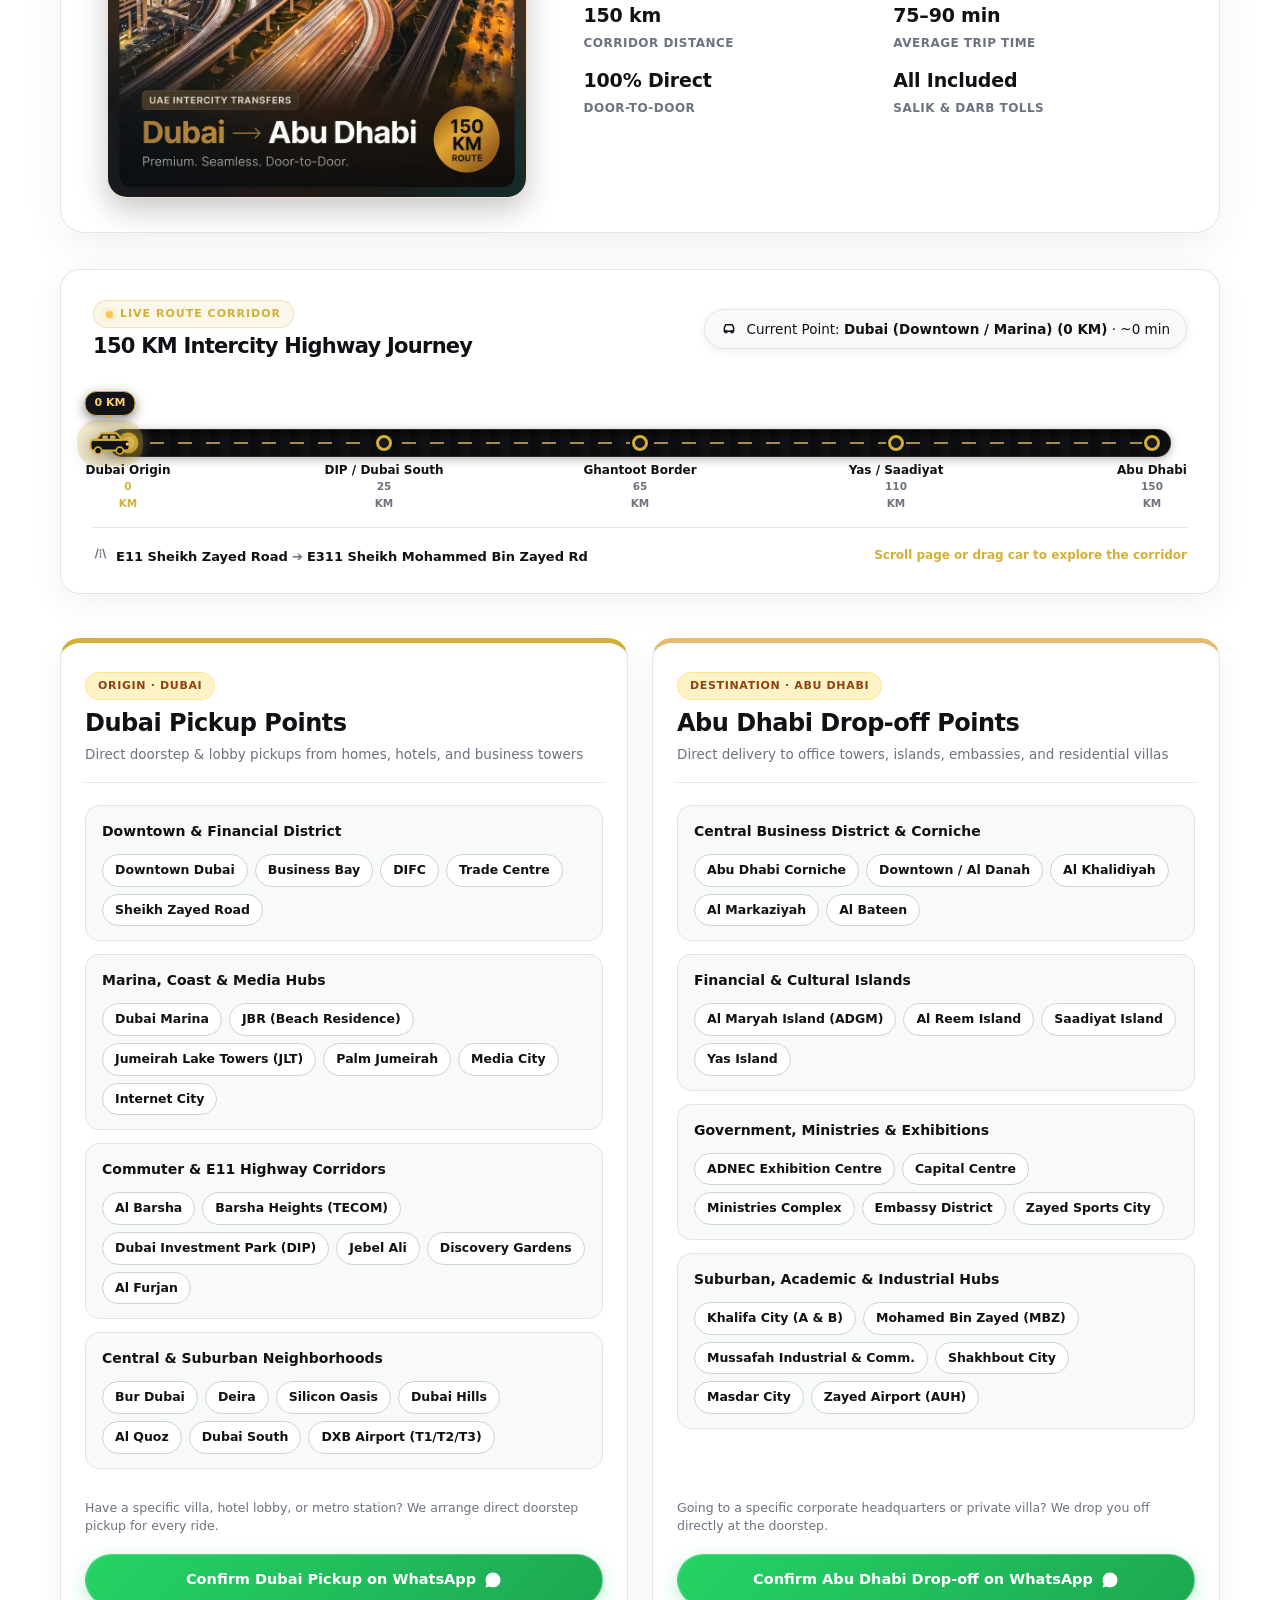
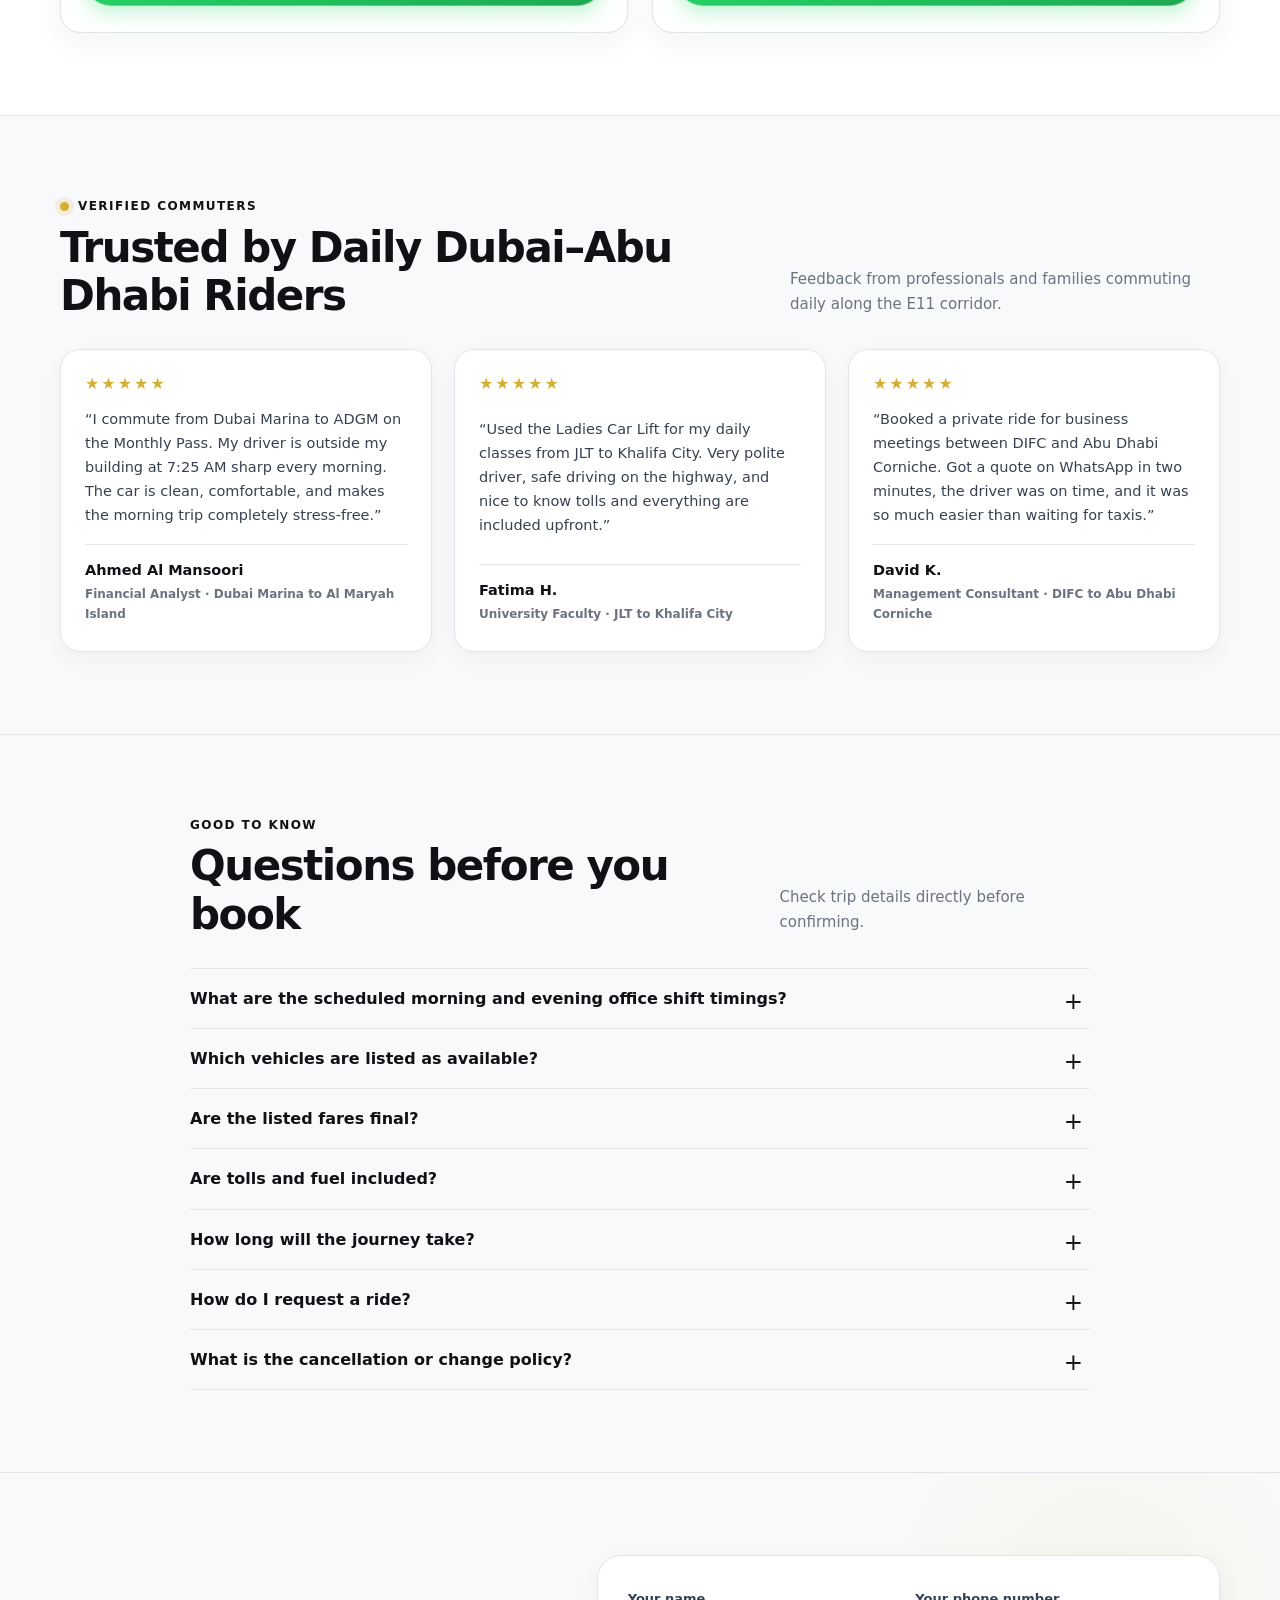
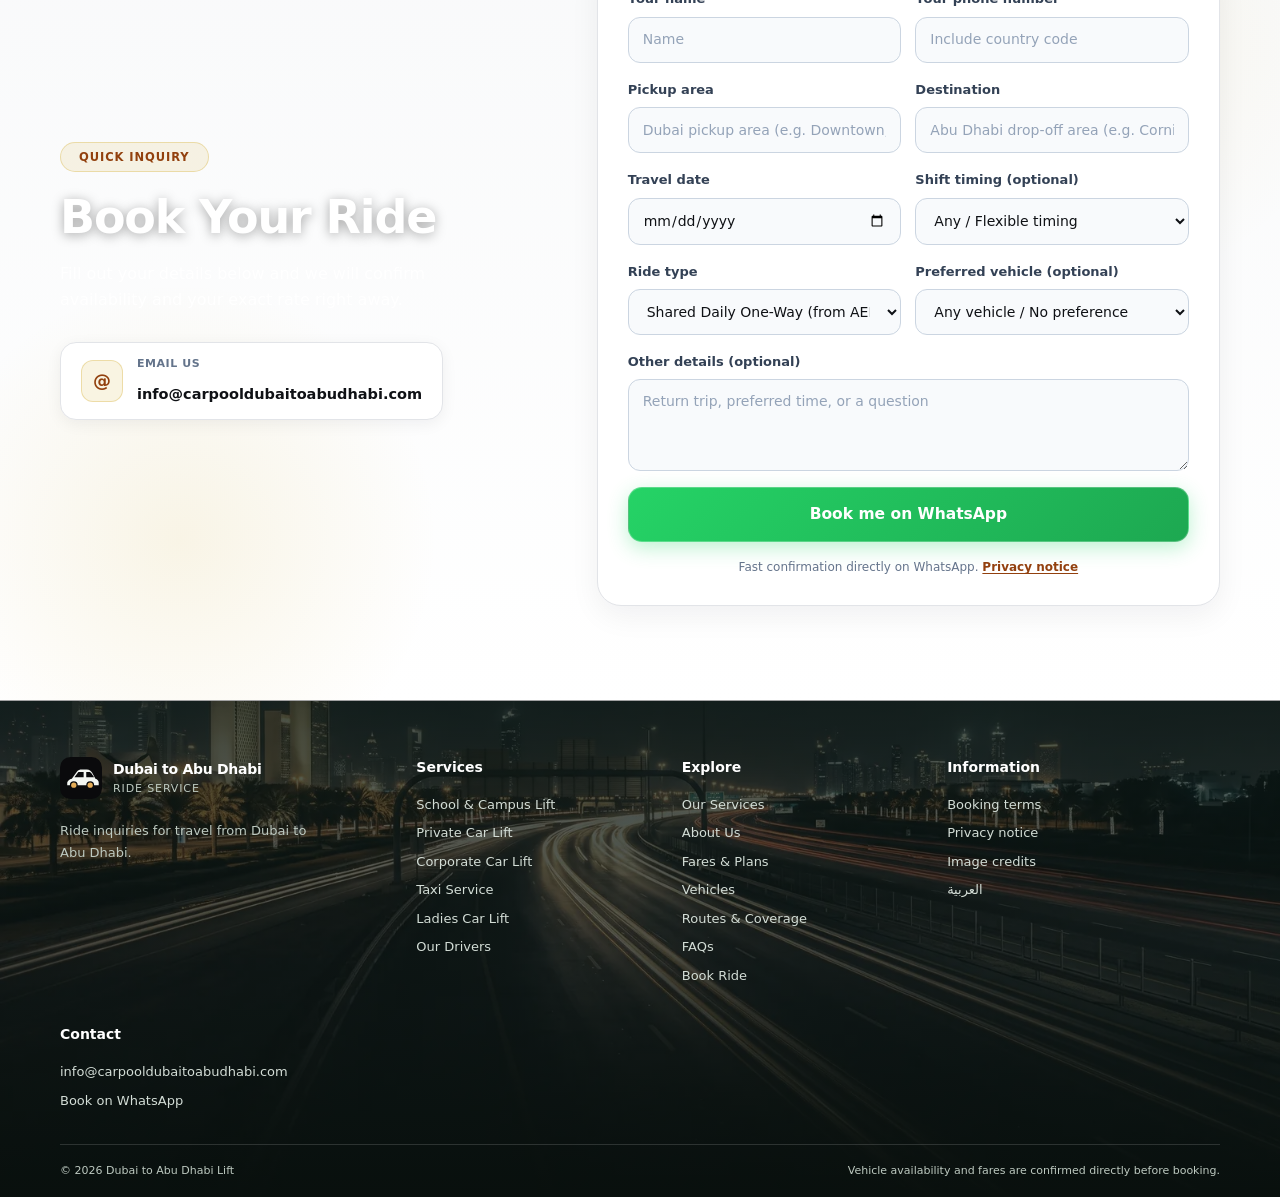
==== commit 2718822b: "Add cache buster query string v=26 to config.js and main.js across all pages" ====
--- a/about.html
+++ b/about.html
@@ -129,6 +129,6 @@
   <span class="floating-whatsapp-pulse" aria-hidden="true"></span>
 </a>
 
-<script src="js/config.js" defer></script><script src="js/main.js?v=25" defer></script>
+<script src="js/config.js?v=26" defer></script><script src="js/main.js?v=26" defer></script>
 </body>
 </html>
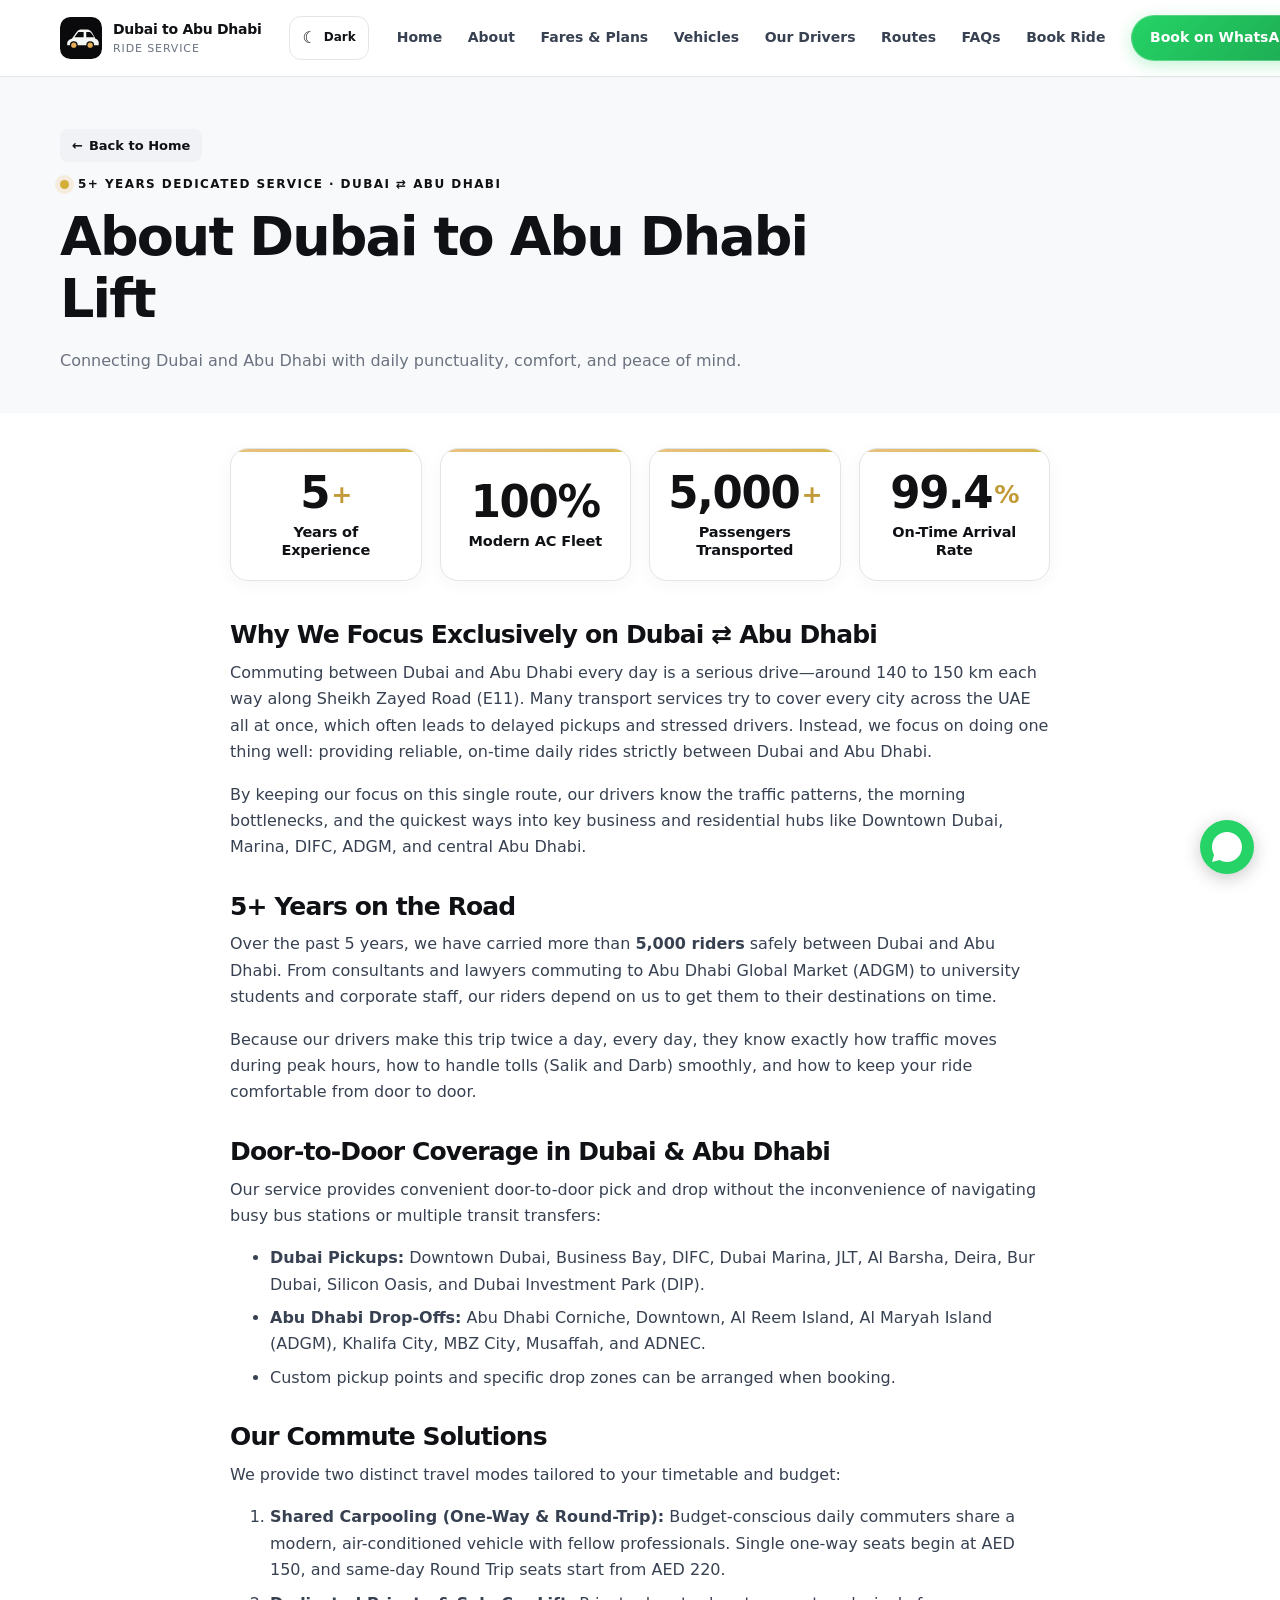
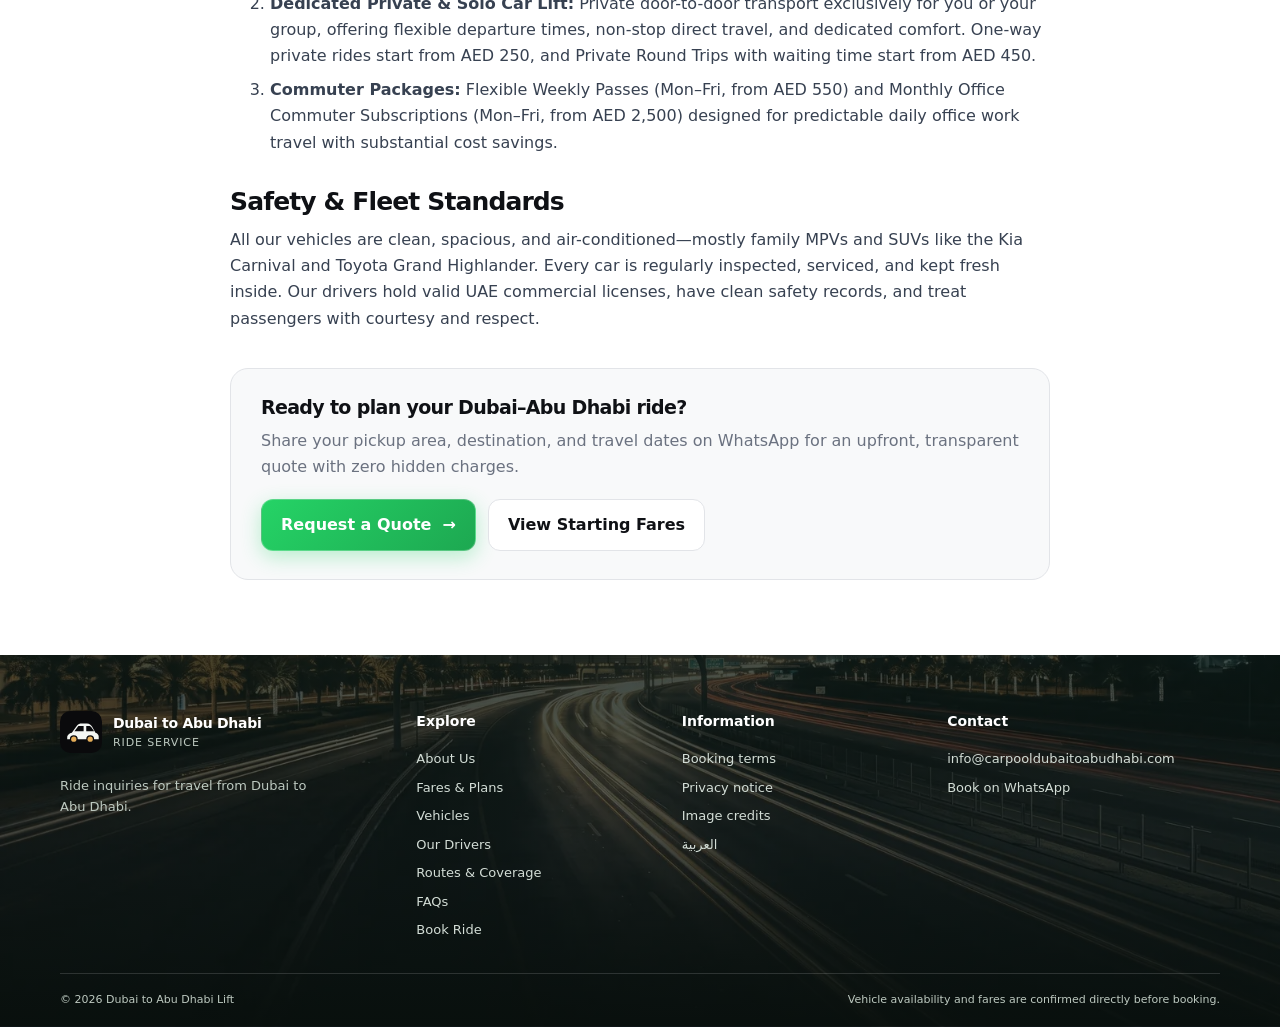
==== commit a5b4574d: "Fix 'Read more about our story & standards' link by removing instant redirect in about.html and enab" ====
--- a/about.html
+++ b/about.html
@@ -16,9 +16,7 @@
 <meta name="viewport" content="width=device-width, initial-scale=1"><meta name="theme-color" content="#0a0a0c">
 <title>About Us | Dubai to Abu Dhabi Lift - 5+ Years Intercity Commute Service</title>
 <meta name="description" content="Learn about Dubai to Abu Dhabi Lift: over 5 years specializing exclusively on the E11 highway corridor with 5,000+ commuters transported safely. Licensed drivers, shared carpool and private executive rides.">
-<link rel="canonical" href="https://dubaitoabudhabilift.com/#about"><link rel="icon" href="images/icon.svg" type="image/svg+xml"><link rel="apple-touch-icon" href="images/apple-touch-icon.png"><link rel="stylesheet" href="css/style.css?v=25">
-<meta http-equiv="refresh" content="0; url=index.html#about">
-<script>window.location.replace("index.html#about");</script>
+<link rel="canonical" href="https://dubaitoabudhabilift.com/about.html"><link rel="icon" href="images/icon.svg" type="image/svg+xml"><link rel="apple-touch-icon" href="images/apple-touch-icon.png"><link rel="stylesheet" href="css/style.css?v=27">
 <script type="application/ld+json">
 {
   "@context": "https://schema.org",
@@ -129,6 +127,6 @@
   <span class="floating-whatsapp-pulse" aria-hidden="true"></span>
 </a>
 
-<script src="js/config.js?v=26" defer></script><script src="js/main.js?v=26" defer></script>
+<script src="js/config.js?v=27" defer></script><script src="js/main.js?v=27" defer></script>
 </body>
 </html>
--- a/css/style.css
+++ b/css/style.css
@@ -7545,14 +7545,31 @@
 }
 
 .about-more-link {
-  display: none;
+  display: inline-flex;
+  align-items: center;
+  gap: 8px;
   font-weight: 750;
-  font-size: 14px;
-  color: #92400e;
+  font-size: 15px;
+  color: #b37e28;
+  margin-top: 4px;
+  text-decoration: none;
+  transition: gap 0.2s ease, color 0.2s ease;
+  cursor: pointer;
+  width: fit-content;
+}
+
+.about-more-link:hover {
+  gap: 12px;
+  color: #8c5d13;
+  text-decoration: underline;
 }
 
 html[data-theme="dark"] .about-more-link {
   color: #f7cf73;
+}
+
+html[data-theme="dark"] .about-more-link:hover {
+  color: #fde68a;
 }
 
 /* 4. Cohesive Palette Unification (Black, White, Gold — zero rainbow clashes) */
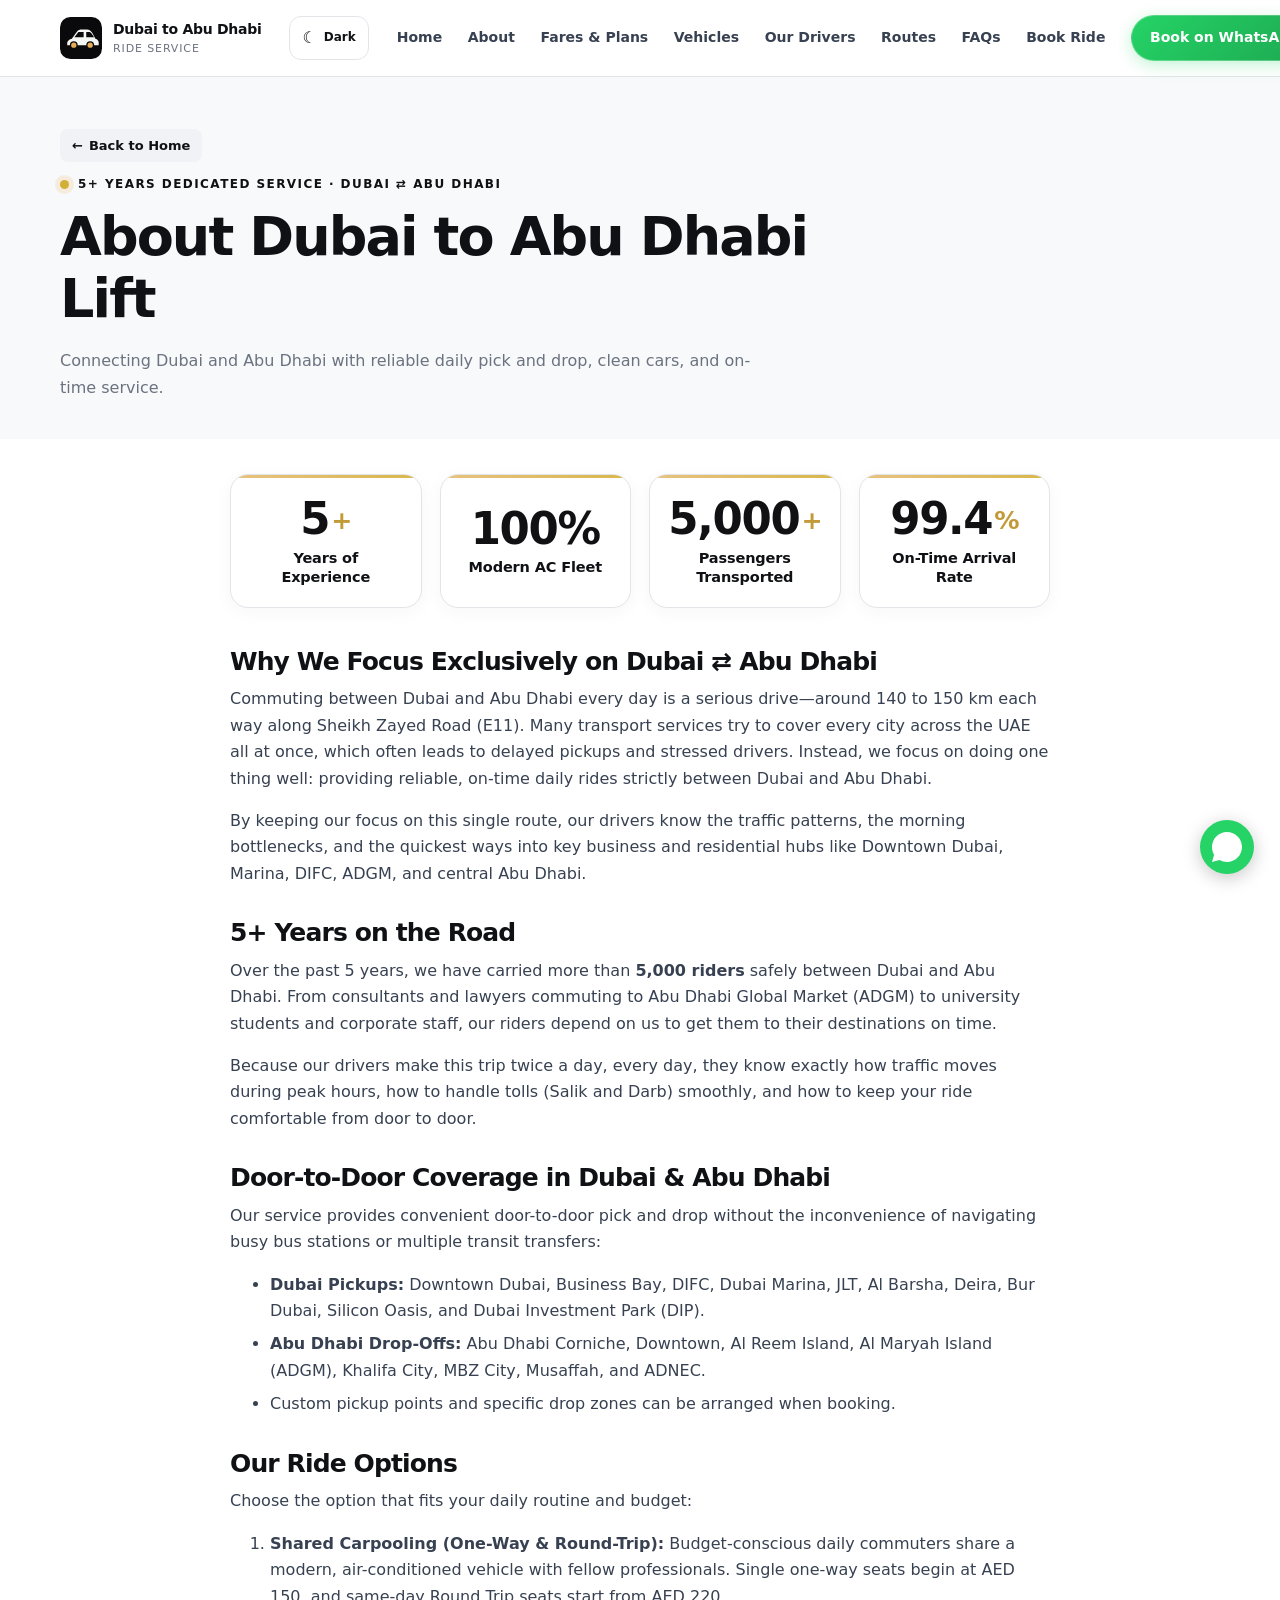
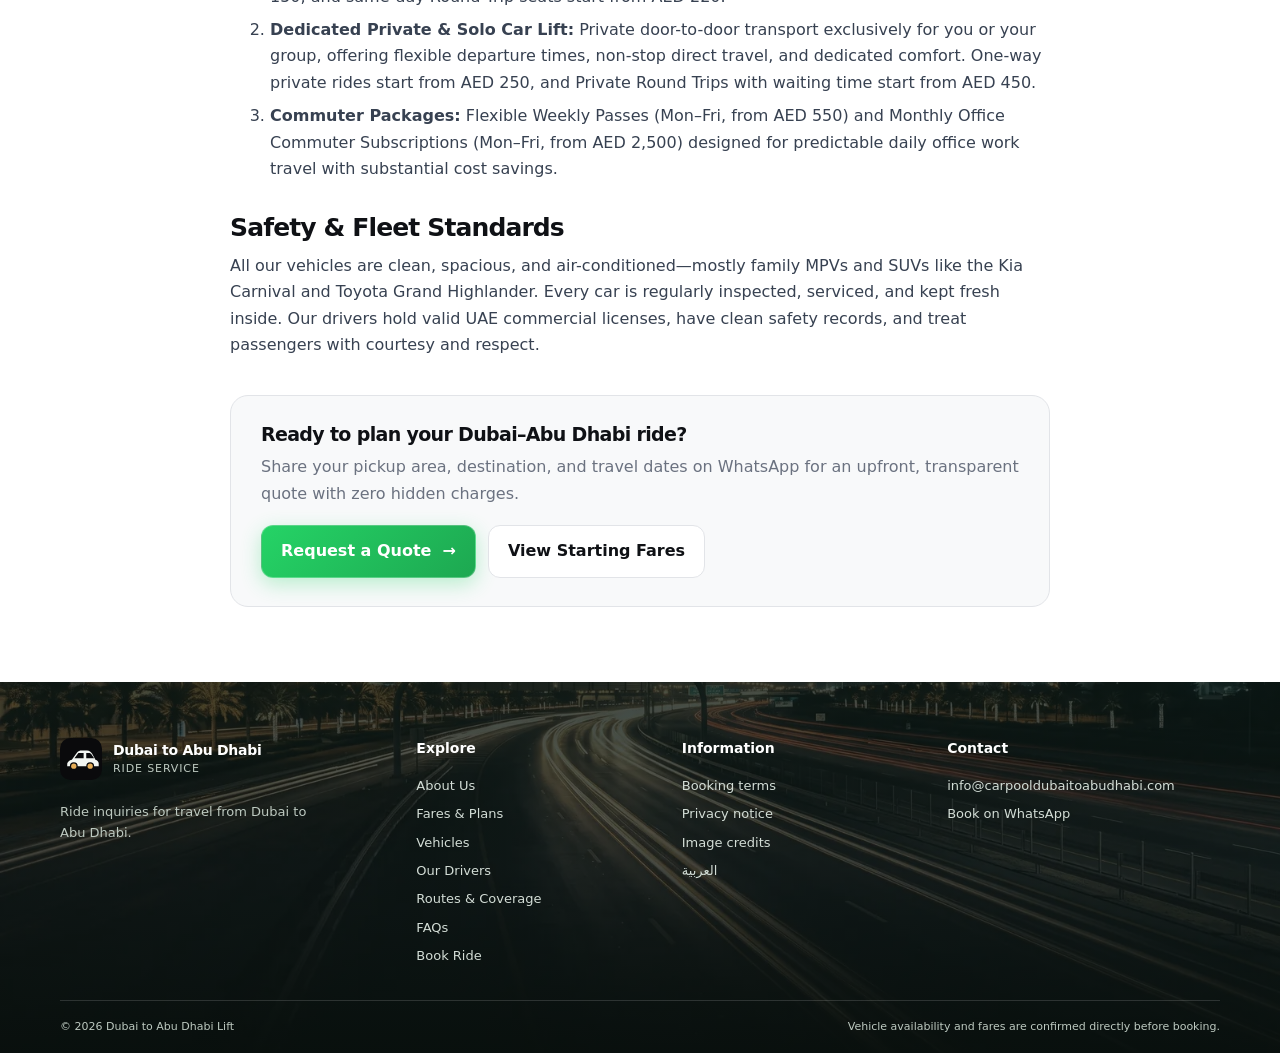
==== commit a6fc009d: "Humanize content and remove AI slop jargon across all pages" ====
--- a/about.html
+++ b/about.html
@@ -6,7 +6,7 @@
   (function () {
     try {
       var s = localStorage.getItem("ride-site-theme");
-      var t = s || (window.matchMedia && window.matchMedia("(prefers-color-scheme: dark)").matches ? "dark" : "light");
+      var t = (s === "dark" || s === "light") ? s : "light";
       document.documentElement.dataset.theme = t;
     } catch (e) {
       document.documentElement.dataset.theme = "light";
@@ -16,7 +16,7 @@
 <meta name="viewport" content="width=device-width, initial-scale=1"><meta name="theme-color" content="#0a0a0c">
 <title>About Us | Dubai to Abu Dhabi Lift - 5+ Years Intercity Commute Service</title>
 <meta name="description" content="Learn about Dubai to Abu Dhabi Lift: over 5 years specializing exclusively on the E11 highway corridor with 5,000+ commuters transported safely. Licensed drivers, shared carpool and private executive rides.">
-<link rel="canonical" href="https://dubaitoabudhabilift.com/about.html"><link rel="icon" href="images/icon.svg" type="image/svg+xml"><link rel="apple-touch-icon" href="images/apple-touch-icon.png"><link rel="stylesheet" href="css/style.css?v=27">
+<link rel="canonical" href="https://dubaitoabudhabilift.com/about.html"><link rel="icon" href="images/icon.svg" type="image/svg+xml"><link rel="apple-touch-icon" href="images/apple-touch-icon.png"><link rel="stylesheet" href="css/style.css?v=29">
 <script type="application/ld+json">
 {
   "@context": "https://schema.org",
@@ -49,7 +49,7 @@
     <a href="index.html" class="service-back-home"><span aria-hidden="true">←</span> Back to Home</a>
     <p class="eyebrow"><span class="eyebrow-dot"></span> 5+ Years Dedicated Service · Dubai ⇄ Abu Dhabi</p>
     <h1>About Dubai to Abu Dhabi Lift</h1>
-    <p>Connecting Dubai and Abu Dhabi with daily punctuality, comfort, and peace of mind.</p>
+    <p>Connecting Dubai and Abu Dhabi with reliable daily pick and drop, clean cars, and on-time service.</p>
   </div></section>
 
   <article class="wrap prose">
@@ -88,8 +88,8 @@
       <li>Custom pickup points and specific drop zones can be arranged when booking.</li>
     </ul>
 
-    <h2>Our Commute Solutions</h2>
-    <p>We provide two distinct travel modes tailored to your timetable and budget:</p>
+    <h2>Our Ride Options</h2>
+    <p>Choose the option that fits your daily routine and budget:</p>
     <ol>
       <li><strong>Shared Carpooling (One-Way &amp; Round-Trip):</strong> Budget-conscious daily commuters share a modern, air-conditioned vehicle with fellow professionals. Single one-way seats begin at AED 150, and same-day Round Trip seats start from AED 220.</li>
       <li><strong>Dedicated Private &amp; Solo Car Lift:</strong> Private door-to-door transport exclusively for you or your group, offering flexible departure times, non-stop direct travel, and dedicated comfort. One-way private rides start from AED 250, and Private Round Trips with waiting time start from AED 450.</li>
@@ -127,6 +127,6 @@
   <span class="floating-whatsapp-pulse" aria-hidden="true"></span>
 </a>
 
-<script src="js/config.js?v=27" defer></script><script src="js/main.js?v=27" defer></script>
+<script src="js/config.js?v=29" defer></script><script src="js/main.js?v=29" defer></script>
 </body>
 </html>
--- a/css/style.css
+++ b/css/style.css
@@ -3214,17 +3214,16 @@
 .contact-copy h2 {
   font-size: clamp(32px, 3.8vw, 46px);
   font-weight: 850;
-  color: #ffffff !important;
+  color: var(--ink);
   letter-spacing: -.025em;
   line-height: 1.2;
   margin: 0 0 16px;
-  text-shadow: 0 2px 12px rgba(0, 0, 0, 0.35);
 }
 
 .contact-copy>p:not(.eyebrow):not(.contact-small) {
   font-size: 16px;
   line-height: 1.65;
-  color: rgba(255, 255, 255, 0.92);
+  color: var(--muted);
   margin: 0 0 28px;
   max-width: 440px;
 }
@@ -7752,12 +7751,16 @@
 
 html:not([data-theme="dark"]) .contact-copy h2,
 html[data-theme="light"] .contact-copy h2 {
-  color: #0f1115;
+  color: #0f1115 !important;
+  text-shadow: none !important;
 }
 
 html:not([data-theme="dark"]) .contact-copy p,
-html[data-theme="light"] .contact-copy p {
-  color: #334155;
+html[data-theme="light"] .contact-copy p,
+html:not([data-theme="dark"]) .contact-copy>p:not(.eyebrow):not(.contact-small),
+html[data-theme="light"] .contact-copy>p:not(.eyebrow):not(.contact-small) {
+  color: #334155 !important;
+  text-shadow: none !important;
 }
 
 html:not([data-theme="dark"]) .contact-copy .eyebrow,
@@ -7830,11 +7833,13 @@
 }
 
 html[data-theme="dark"] .contact-copy h2 {
-  color: #ffffff;
-}
-
-html[data-theme="dark"] .contact-copy p {
-  color: rgba(255, 255, 255, 0.82);
+  color: #ffffff !important;
+  text-shadow: 0 2px 12px rgba(0, 0, 0, 0.35);
+}
+
+html[data-theme="dark"] .contact-copy p,
+html[data-theme="dark"] .contact-copy>p:not(.eyebrow):not(.contact-small) {
+  color: rgba(255, 255, 255, 0.88) !important;
 }
 
 html[data-theme="dark"] .contact-copy .eyebrow {
